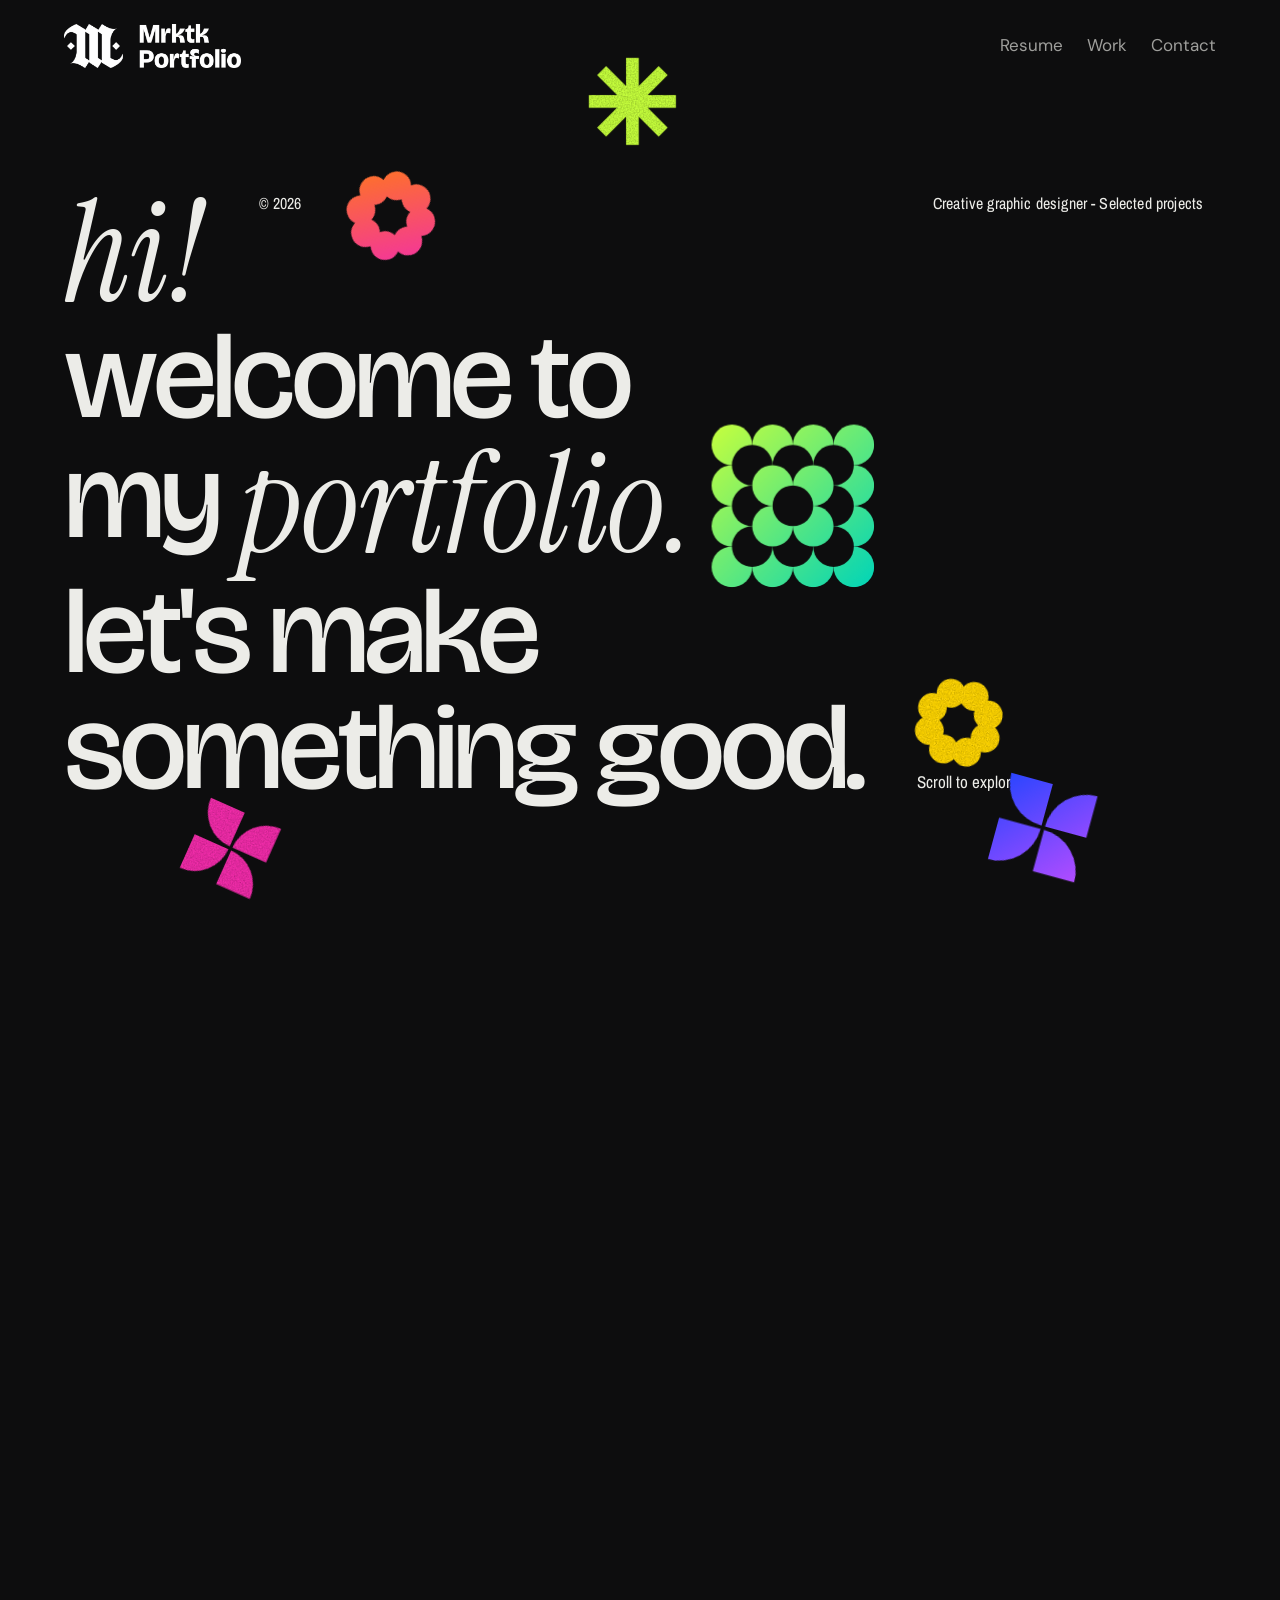
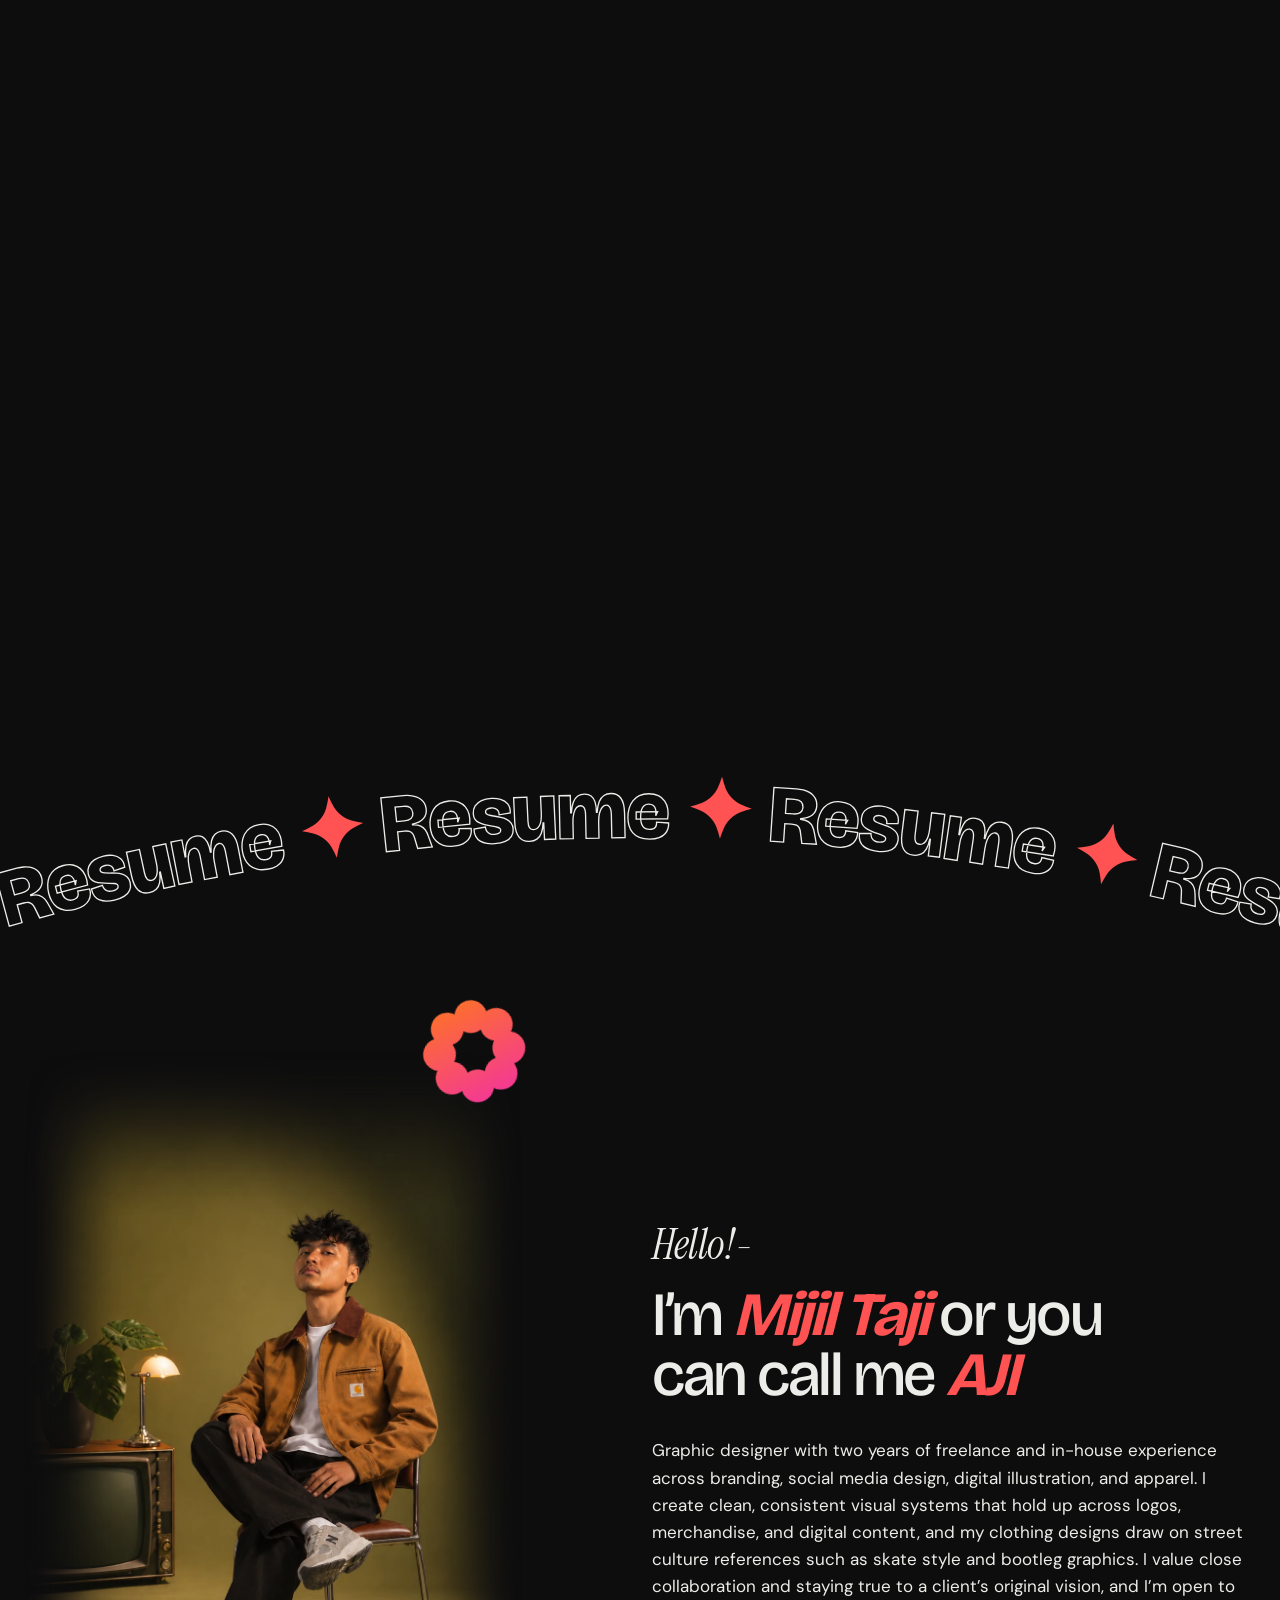
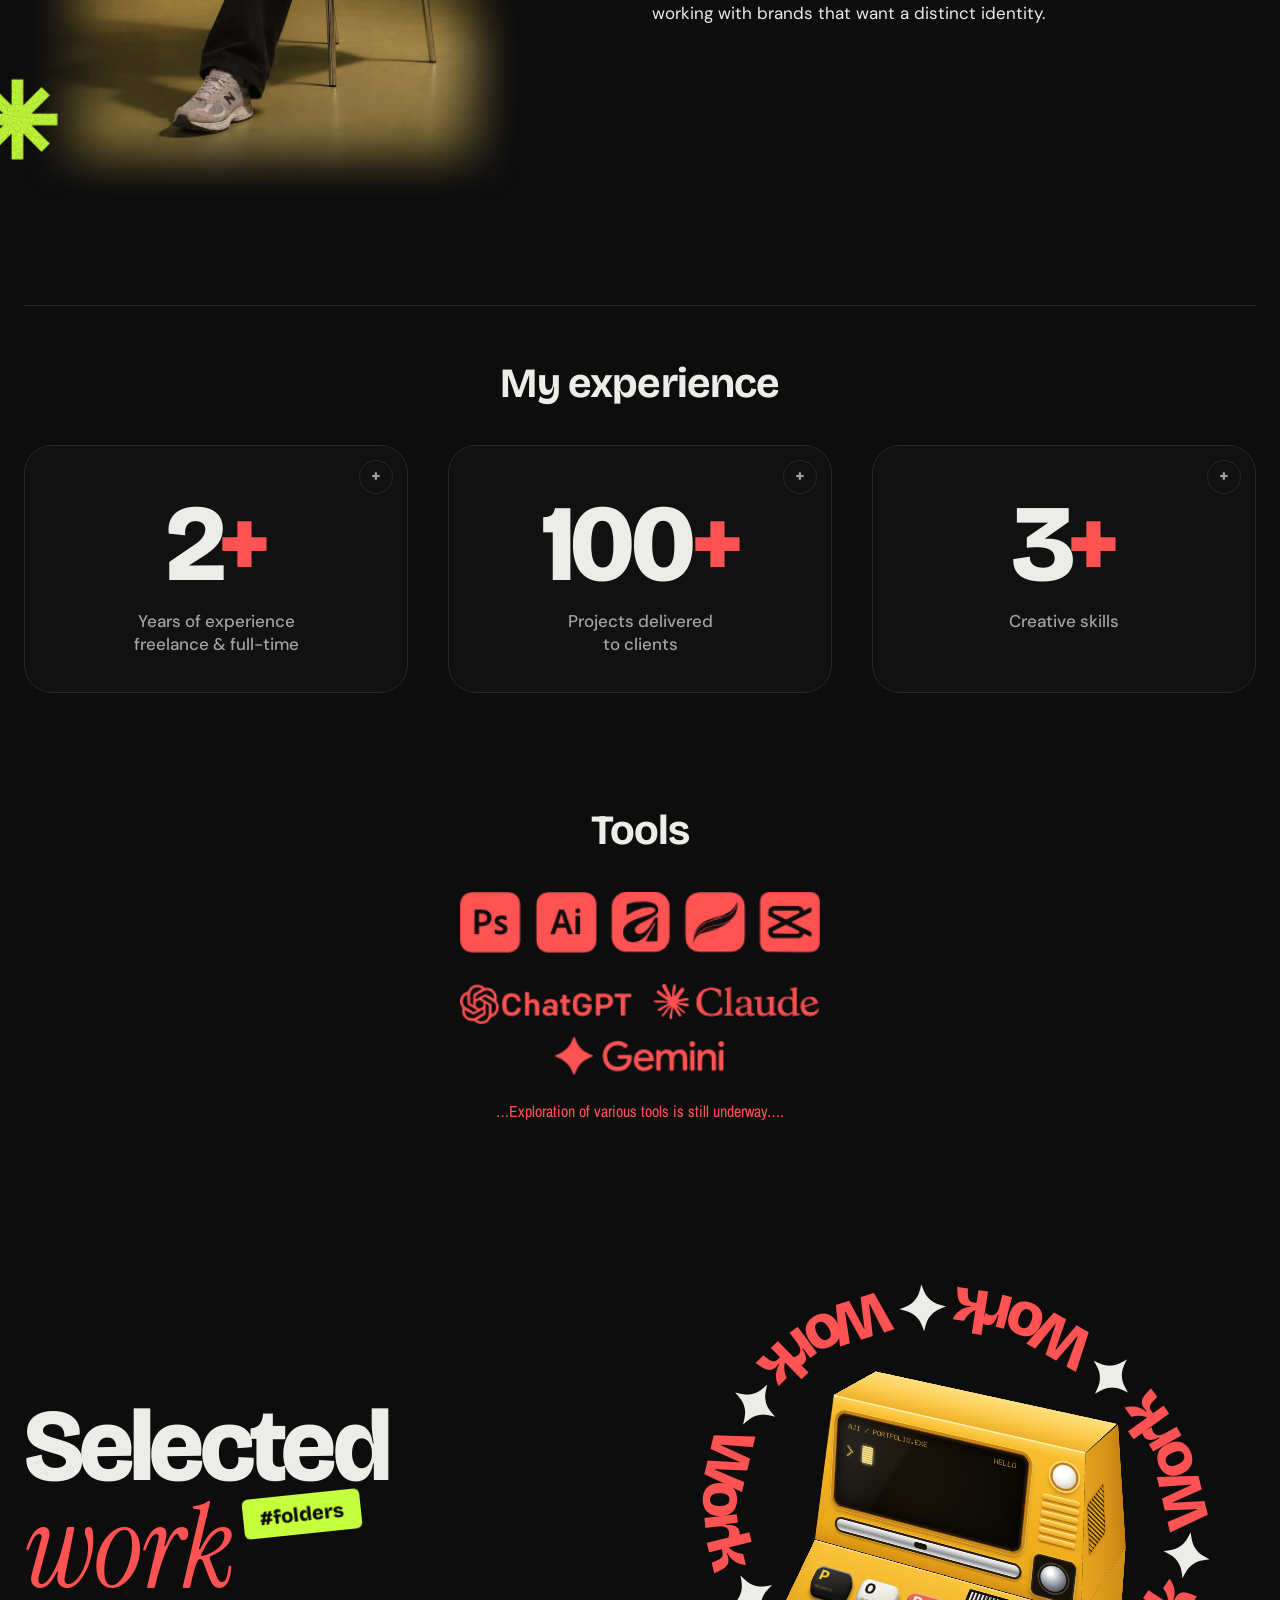
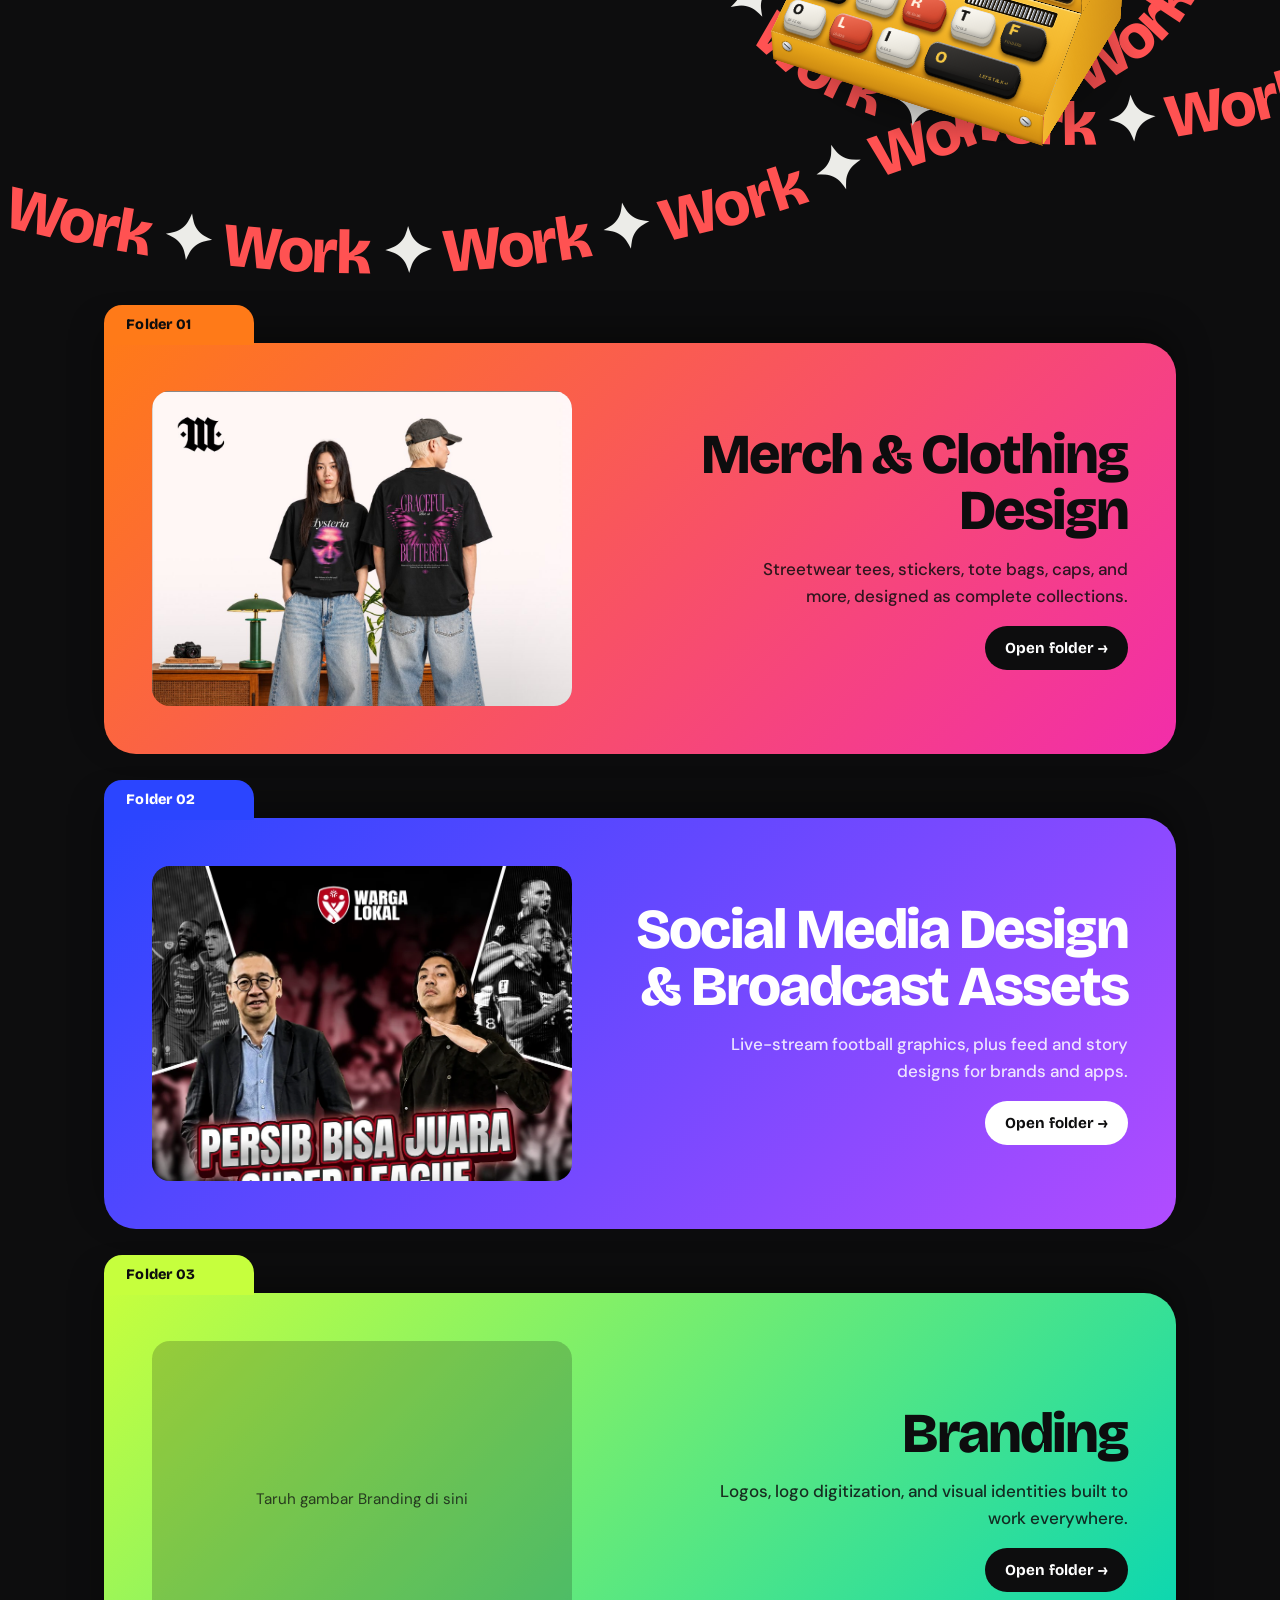
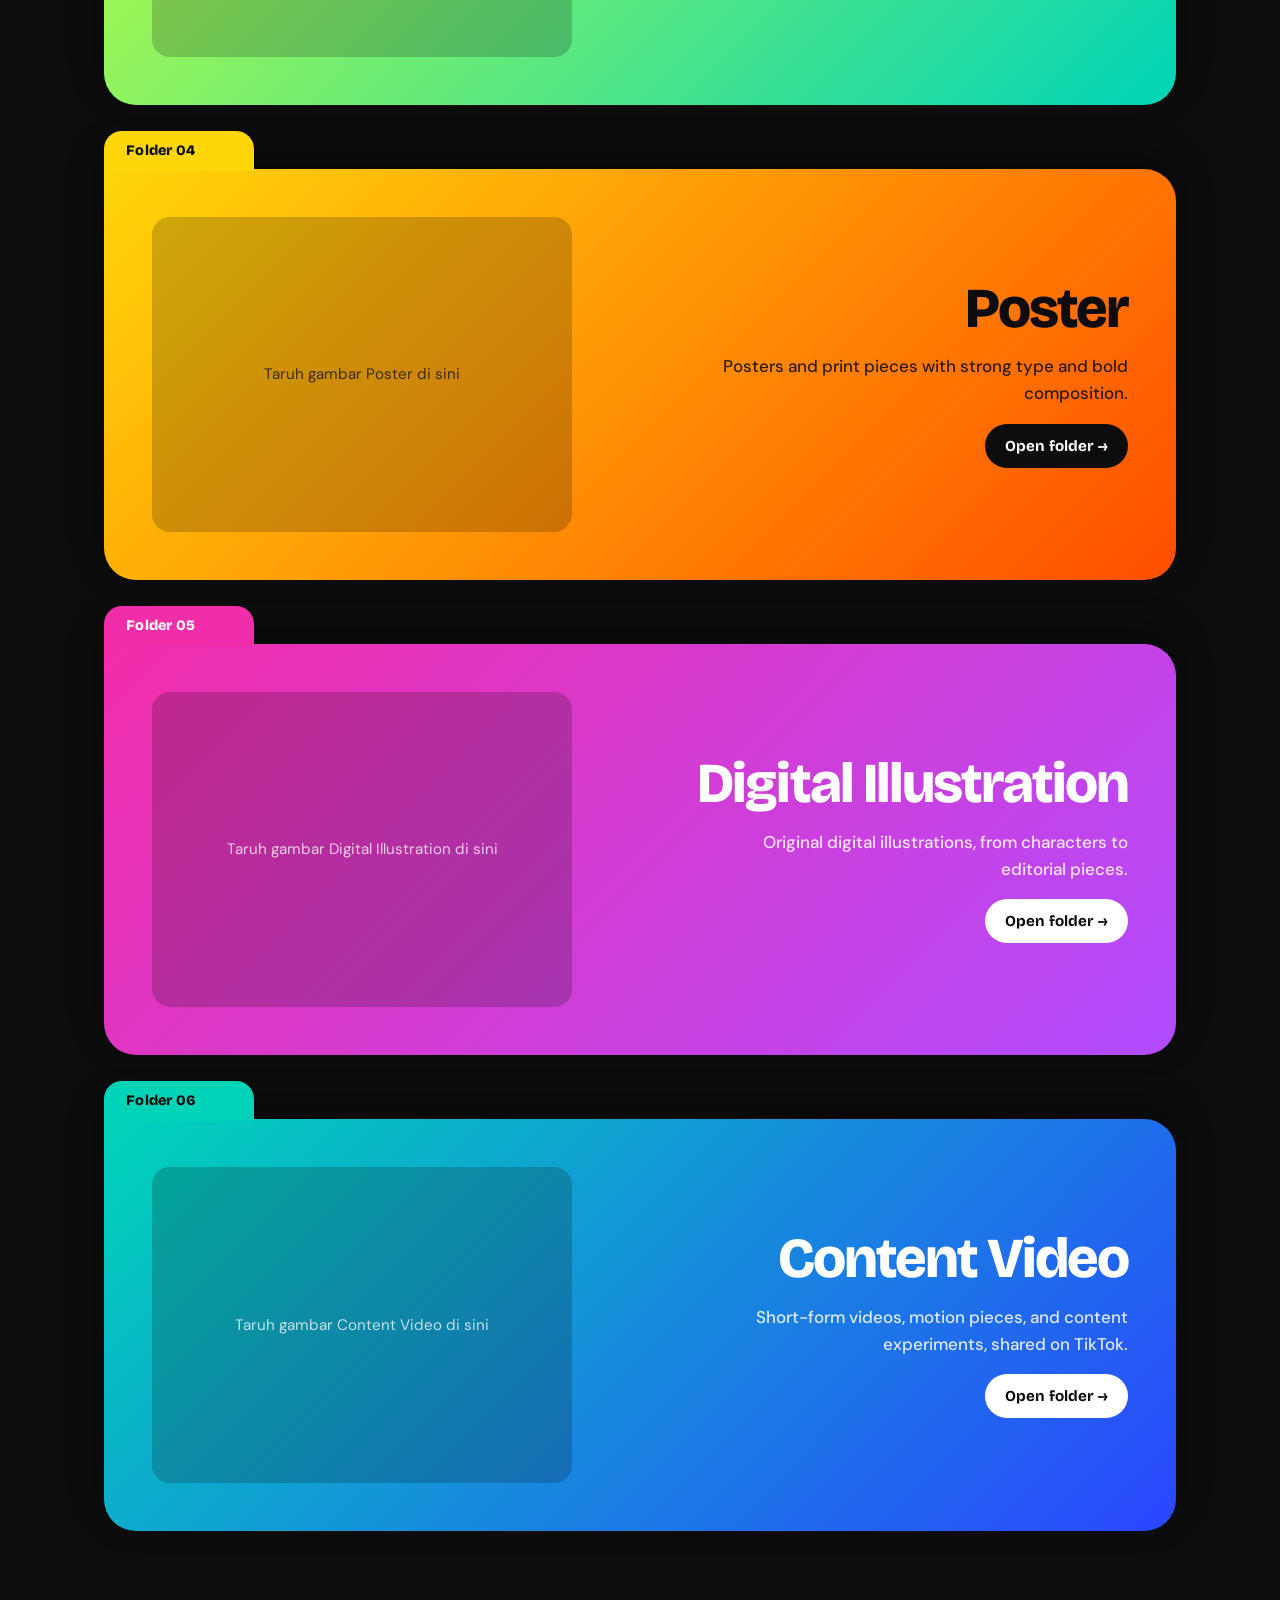
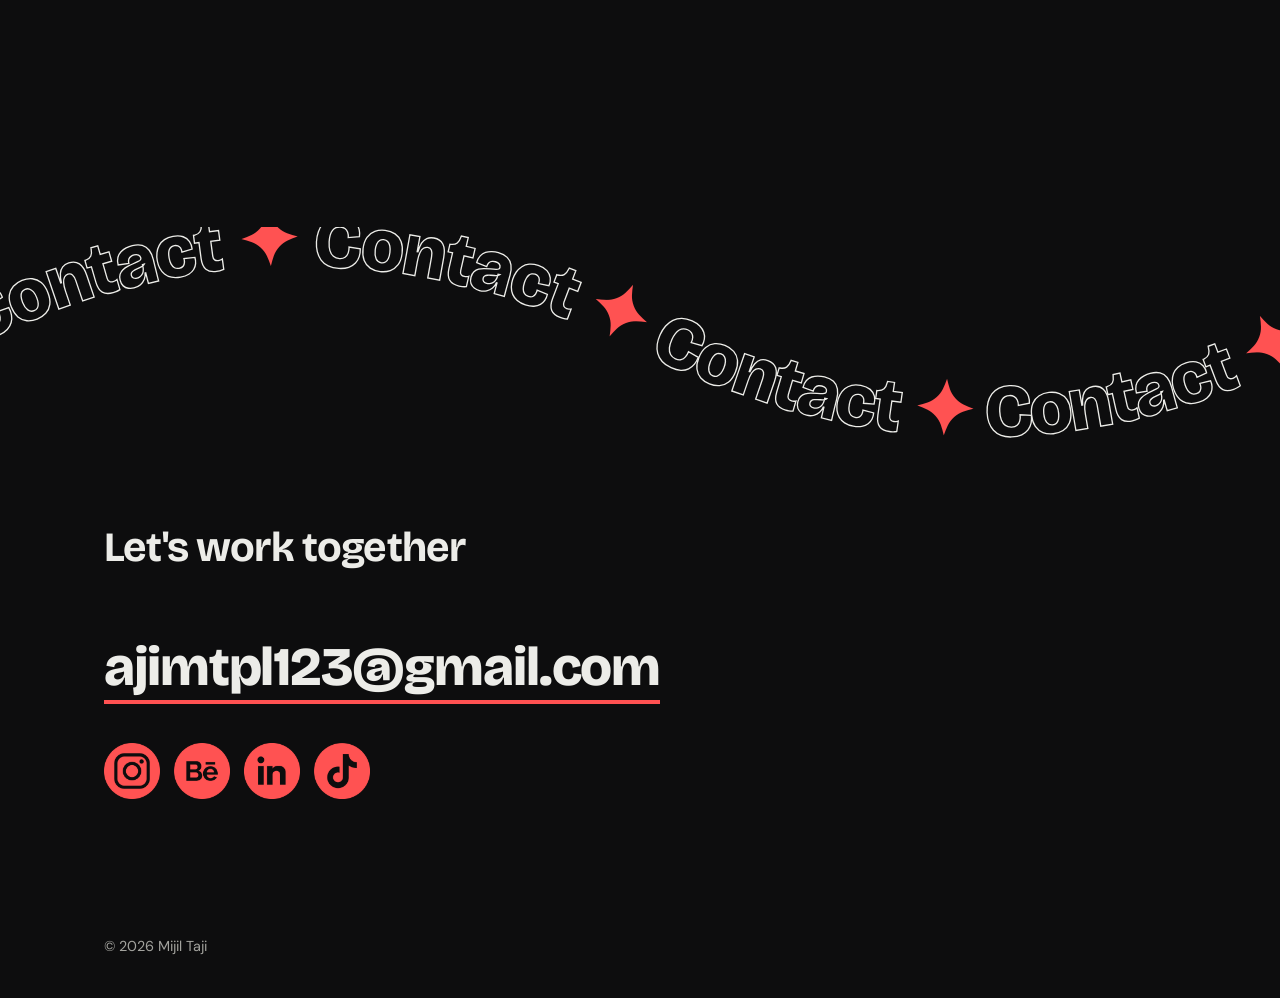
==== index.html @ 5948eebe "Add files via upload" ====
<!DOCTYPE html>
<!-- index.html  —  ISI/KERANGKA website: teks, gambar, dan susunan section.
     Tampilannya diatur di css/style.css, gerakannya di js/script.js. -->
<html lang="en">
<head>
<meta charset="utf-8">
<meta name="viewport" content="width=device-width, initial-scale=1, viewport-fit=cover">
<!-- GANTI: judul tab browser -->
<title>Mijil Taji (AJI) – Graphic Designer</title>
<meta name="description" content="Portfolio of a graphic designer: clothing, merchandise, and brand design.">
<link rel="preconnect" href="https://fonts.googleapis.com">
<link rel="preconnect" href="https://fonts.gstatic.com" crossorigin>
<link href="https://fonts.googleapis.com/css2?family=Bricolage+Grotesque:wght@500;700;800&family=DM+Sans:wght@400;500&family=Archivo+Narrow:wght@500&family=Instrument+Serif:ital@1&display=swap" rel="stylesheet">
<!-- menandai bahwa JavaScript aktif (dipakai CSS untuk menyembunyikan headline sebelum efek huruf mulai); pengaman 2,5 detik kalau script gagal -->
<script>document.documentElement.classList.add('js'); setTimeout(function () { document.documentElement.classList.add('fx-ready'); }, 2500);</script>
<link rel="stylesheet" href="css/style.css">
</head>
<body>

<!-- SHAPE GEOMETRIS: gradien, noise, dan 4 bentuk dasar. Dipakai lewat <use href="#s-..."> -->
<svg width="0" height="0" style="position:absolute" aria-hidden="true"><defs>
  <linearGradient id="g1" gradientUnits="userSpaceOnUse" x1="0" y1="0" x2="100" y2="100"><stop offset="0" stop-color="#FF7A18"/><stop offset="1" stop-color="#F22DAA"/></linearGradient>
  <linearGradient id="g2" gradientUnits="userSpaceOnUse" x1="0" y1="0" x2="100" y2="100"><stop offset="0" stop-color="#2B45FF"/><stop offset="1" stop-color="#B14CFF"/></linearGradient>
  <linearGradient id="g3" gradientUnits="userSpaceOnUse" x1="0" y1="0" x2="100" y2="100"><stop offset="0" stop-color="#C6FF3D"/><stop offset="1" stop-color="#00D4B8"/></linearGradient>
  <linearGradient id="g4" gradientUnits="userSpaceOnUse" x1="0" y1="0" x2="100" y2="100"><stop offset="0" stop-color="#FFD60A"/><stop offset="1" stop-color="#FF4D00"/></linearGradient>
  <!-- noise: butiran halus di atas shape (makin besar angka .35, makin kasar) -->
  <filter id="noise" x="0" y="0" width="1" height="1"><feTurbulence type="fractalNoise" baseFrequency=".9" numOctaves="2" result="n"/><feColorMatrix in="n" type="matrix" values="0 0 0 0 0  0 0 0 0 0  0 0 0 0 0  0 0 0 .9 -.3" result="g"/><feComposite in="g" in2="SourceAlpha" operator="in" result="gn"/><feMerge><feMergeNode in="SourceGraphic"/><feMergeNode in="gn"/></feMerge></filter>
  <symbol id="s-flower" viewBox="0 0 100 100"><circle cx="81.4" cy="63" r="16"/><circle cx="81.4" cy="37" r="16"/><circle cx="63" cy="81.4" r="16"/><circle cx="37" cy="81.4" r="16"/><circle cx="18.6" cy="63" r="16"/><circle cx="18.6" cy="37" r="16"/><circle cx="37" cy="18.6" r="16"/><circle cx="63" cy="18.6" r="16"/></symbol>
  <symbol id="s-star" viewBox="0 0 100 100"><rect x="43" y="2" width="14" height="96"/><rect x="43" y="2" width="14" height="96" transform="rotate(45 50 50)"/><rect x="43" y="2" width="14" height="96" transform="rotate(90 50 50)"/><rect x="43" y="2" width="14" height="96" transform="rotate(135 50 50)"/></symbol>
  <symbol id="s-wheel" viewBox="0 0 100 100"><path d="M0 0H48V48A48 48 0 0 1 0 0Z"/><path d="M100 0V48H52A48 48 0 0 1 100 0Z"/><path d="M0 52H48A48 48 0 0 1 0 100Z"/><path d="M100 100H52V52A48 48 0 0 1 100 100Z"/></symbol>
  <symbol id="s-dots" viewBox="0 0 100 100"><g><circle cx="12.5" cy="12.5" r="12.5"/><circle cx="37.5" cy="12.5" r="12.5"/><circle cx="62.5" cy="12.5" r="12.5"/><circle cx="87.5" cy="12.5" r="12.5"/><circle cx="12.5" cy="37.5" r="12.5"/><circle cx="87.5" cy="37.5" r="12.5"/><circle cx="12.5" cy="62.5" r="12.5"/><circle cx="87.5" cy="62.5" r="12.5"/><circle cx="12.5" cy="87.5" r="12.5"/><circle cx="37.5" cy="87.5" r="12.5"/><circle cx="62.5" cy="87.5" r="12.5"/><circle cx="87.5" cy="87.5" r="12.5"/></g><g fill="#0D0D0E"><circle cx="25" cy="25" r="12.5"/><circle cx="50" cy="25" r="12.5"/><circle cx="75" cy="25" r="12.5"/><circle cx="25" cy="50" r="12.5"/><circle cx="75" cy="50" r="12.5"/><circle cx="25" cy="75" r="12.5"/><circle cx="50" cy="75" r="12.5"/><circle cx="75" cy="75" r="12.5"/></g><circle cx="37.5" cy="37.5" r="12.5"/><circle cx="62.5" cy="37.5" r="12.5"/><circle cx="37.5" cy="62.5" r="12.5"/><circle cx="62.5" cy="62.5" r="12.5"/><circle cx="50" cy="50" r="12.5" fill="#0D0D0E"/></symbol>
</defs></svg>

<header class="hero2" id="top">
  <div class="stage">

    <nav>
      <!-- GANTI: logo. Taruh file logomu di folder images, lalu samakan nama filenya di src -->
      <a class="logo" href="#top"><img src="images/logo-mrktk.png" alt="mrktk"></a>
      <ul>
        <li><a href="#resume">Resume</a></li>
        <li><a href="#work">Work</a></li>
        <li><a href="#contact">Contact</a></li>
      </ul>
    </nav>

    <!--
      OBJEK ILUSTRASI (yang bergoyang)
      Sekarang masih emoji sebagai placeholder. Ganti dengan ilustrasimu sendiri (PNG transparan):
      hapus emoji-nya, lalu tulis: <img src="images/kursi.png" alt="">
      --x dan --y = posisi (persen), --s = ukuran, --t = kecepatan goyang (detik), --dl = jeda mulai
    -->
    <div class="obj" style="--x:27%; --y:19%; --s:7vw;  --lift:-40"><span class="wob" style="--t:3.8s"><svg class="shp" data-m="spin" viewBox="0 0 100 100"><use href="#s-flower" fill="url(#g1)"/></svg></span></div>
    <div class="obj" style="--x:50%; --y:7%;  --s:6vw;  --lift:-25; margin-left:-.6em"><span class="wob" style="--t:4.6s; --dl:-1s"><svg class="shp" data-m="pulse" viewBox="0 0 100 100" style="filter:url(#noise)"><use href="#s-star" fill="#C6FF3D"/></svg></span></div>
    <div class="obj" style="--x:78%; --y:87%; --s:7vw;  --lift:-35"><span class="wob" style="--t:3.4s; --dl:-2s"><svg class="shp" data-m="swing" viewBox="0 0 100 100"><use href="#s-wheel" fill="url(#g2)"/></svg></span></div>

    <!-- OBJEK di atas sekarang shape SVG. Ganti warna lewat fill="url(#g1..g4)" atau kode warna, gerakan lewat data-m="spin|swing|pulse|pop", noise lewat style="filter:url(#noise)" -->
    <!-- GANTI: kalimat headline, satu baris per .line -->
    <h1>
      <span class="line l1"><span class="serif">hi!</span><!-- GANTI: teks kecil di sebelah "hi!" --><span class="tag tag-year">© 2026</span><span class="tag tag-right">Creative graphic designer - Selected projects</span></span>
      <span class="line l2">welcome to</span>
      <span class="line l3"><span>my <span class="serif">portfolio.</span></span><span class="obj" aria-hidden="true" style="--s:1.15em; --lift:-20"><span class="wob" style="--t:5s; --dl:-.5s"><svg class="shp" data-m="pulse" viewBox="0 0 100 100"><use href="#s-dots" fill="url(#g3)"/></svg></span></span></span>
      <span class="line l4">let's make</span>
      <span class="line l5"><span>so<span class="under">m<span class="obj" aria-hidden="true" style="--s:6vw; --lift:-30"><span class="wob" style="--t:4.8s; --dl:-1.5s"><svg class="shp" data-m="spin" viewBox="0 0 100 100" style="filter:url(#noise)"><use href="#s-wheel" fill="#F22DAA"/></svg></span></span></span>ething good.</span><span class="hint-wrap" aria-hidden="true"><span class="scroll-hint">Scroll to explore</span><span class="obj" style="--s:7vw; --lift:-38"><span class="wob" style="--t:3.6s; --dl:-2.5s"><svg class="shp" data-m="swing" viewBox="0 0 100 100" style="filter:url(#noise)"><use href="#s-flower" fill="#FFD60A"/></svg></span></span></span></span>
    </h1>

  </div>
</header>

<!-- Teks yang berjalan diambil dari data-text. Ganti isinya kalau mau teks lain. -->

<section class="sec resume" id="resume">
  <!-- RUNNING TEXT MELENGKUNG: data-curve = arch | wave | swirl (bentuk garis, diatur di js/script.js bagian 2) -->
  <div class="cmq" aria-hidden="true" data-text="Resume" data-curve="arch"></div>
  <div class="wrap">
    <div class="bio">
      <figure class="portrait">
        <img src="images/aji.webp" alt="Portrait of Mijil Taji (AJI)">
        <span class="obj" aria-hidden="true" style="--x:80%; --y:-7%; --s:clamp(64px,8vw,112px)"><span class="wob" style="--t:4.4s"><svg class="shp" data-m="spin" viewBox="0 0 100 100"><use href="#s-flower" fill="url(#g1)"/></svg></span></span>
        <span class="obj" aria-hidden="true" style="--x:-9%; --y:84%; --s:clamp(48px,6vw,84px)"><span class="wob" style="--t:3.8s; --dl:-1s"><svg class="shp" data-m="pulse" viewBox="0 0 100 100" style="filter:url(#noise)"><use href="#s-star" fill="#C6FF3D"/></svg></span></span>
      </figure>
      <div class="bio-text">
        <p class="hello"><span class="serif">Hello!-</span></p>
        <h2 class="name">I’m <b>Mijil Taji</b> or you can call me <b>AJI</b></h2>
        <p class="lead">Graphic designer with two years of freelance and in-house experience across branding, social media design, digital illustration, and apparel. I create clean, consistent visual systems that hold up across logos, merchandise, and digital content, and my clothing designs draw on street culture references such as skate style and bootleg graphics. I value close collaboration and staying true to a client’s original vision, and I’m open to working with brands that want a distinct identity.</p>
      </div>
    </div>

    <!-- PENGALAMAN: angka menghitung naik saat terlihat. GANTI: angka di data-to dan teks labelnya.
         Ketiga kotak bisa diklik: 1 = buka pop up Experience, 2 = lompat ke section Selected Work, 3 = buka pop up Skills.
         Isi pop up ada di bagian paling bawah file ini (id="pop-exp" dan id="pop-skills"). -->
    <div class="stats">
      <p class="stats-t">My experience</p>
      <button class="stat" type="button" data-pop="exp" aria-haspopup="dialog"><b data-to="2"><span class="n">2</span><i>+</i></b><span>Years of experience<br>freelance &amp; full-time</span><em class="go" aria-hidden="true">+</em></button>
      <button class="stat" type="button" data-pop="projects" aria-haspopup="dialog"><b data-to="100"><span class="n">100</span><i>+</i></b><span>Projects delivered<br>to clients</span><em class="go" aria-hidden="true">+</em></button>
      <button class="stat" type="button" data-pop="skills" aria-haspopup="dialog"><b data-to="3"><span class="n">3</span><i>+</i></b><span>Creative skills</span><em class="go" aria-hidden="true">+</em></button>
    </div>

    <!-- TOOLS: gambar images/tools.png sudah berwarna sama dengan teks "Mijil Taji" -->
    <div class="tools-wrap">
      <h2>Tools</h2>
      <img class="tools-img" src="images/tools.png" alt="Tools I use: Photoshop, Illustrator, Procreate, Alight Motion, CapCut, ChatGPT, Claude, and Gemini.">
      <p class="tools-note">…Exploration of various tools is still underway….</p>
    </div>
    <!-- SEMENTARA DIKOSONGKAN (pendidikan, pengalaman kerja, tools). Untuk menampilkan lagi, hapus tanda komentar ini dan penutupnya di bawah.
    <div class="cv">
      <div class="cv-l">
        <h2>Where I <em>learned?</em></h2>
        <p class="edu"><strong>Widyatama University</strong><span>Visual Communication Design</span></p>
        <h2 class="use">What I <em>use?</em></h2>
        <div class="tools"><img src="images/tool-photoshop.png" alt="Photoshop" title="Photoshop"><img src="images/tool-illustrator.png" alt="Illustrator" title="Illustrator"><img src="images/tool-alight-motion.png" alt="Alight Motion" title="Alight Motion"><img src="images/tool-procreate.png" alt="Procreate" title="Procreate"><img src="images/tool-capcut.png" alt="CapCut" title="CapCut"><img class="wm" src="images/tool-chatgpt.png" alt="ChatGPT"><img class="wm" src="images/tool-gemini.png" alt="Gemini"></div>
        <p class="note">…Exploration of various tools is still underway….</p>
      </div>
      <div class="cv-r">
        <h2>Where I’ve <em>worked?</em></h2>
        <ul class="jobs"><li><time>2026</time><div><h3><svg class="ast" viewBox="0 0 100 100" aria-hidden="true"><use href="#s-star" fill="currentColor"/></svg>Graphic Designer at PT. Spend Group International</h3><p>Creating design requirements for social media, marketing kits, and UI assets for a live-streaming application</p></div></li><li><time>2025</time><div><h3><svg class="ast" viewBox="0 0 100 100" aria-hidden="true"><use href="#s-star" fill="currentColor"/></svg>Freelance Pattern Designer at SATTKA</h3><p>Making patterns for pashmina products</p></div></li><li><time>2024</time><div><h3><svg class="ast" viewBox="0 0 100 100" aria-hidden="true"><use href="#s-star" fill="currentColor"/></svg>Warehouse Crew at PT. Yomart Rukun Selalu</h3><p>Warehouse Crew, Stock Opname</p></div></li><li><time>2023</time><div><h3><svg class="ast" viewBox="0 0 100 100" aria-hidden="true"><use href="#s-star" fill="currentColor"/></svg>Freelance Graphic Designer at HANSAMU RAMEN</h3><p>Designing ornaments and fixtures for the café</p></div></li></ul>
      </div>
    </div>
    -->
  </div>
</section>

<section class="sec work" id="work">
  <!-- Bagian atas: running text melingkar + komputer retro yang mengetik "PORTFOLIO" (otomatis, berulang) -->
  <div class="work-hero">
    <div class="cmq fill" aria-hidden="true" data-text="Work" data-curve="swirl"></div>
    <h2 class="wh-title">Selected<br><span class="serif">work</span><span class="chip">#folders</span></h2>
    <!-- Komputer retro 3D: keyboard P-O-R-T-F-O-L-I-O menekan satu per satu, layar mengetik mengikuti tombol (diatur di js/script.js, bagian 2c) -->
    <div class="pc" aria-hidden="true">
      <div class="pc-wrap"><div class="pc-stage"><div class="pc-model" id="pcModel">
        <i class="pf pf-shadow"></i>
        <div class="pf pf-lip"><b class="pc-screw" style="left:16px"></b><b class="pc-screw" style="right:16px"></b></div>
        <div class="pf pf-deck">
          <i class="pc-comb"></i>
          <!-- Tombol: data-k = huruf, data-s = tulisan kecil, data-c = warna (b hitam, w putih, r merah) -->
          <i class="k" data-k="P" data-s="PROJECTS" data-c="b" style="--x:22px;--y:32px;--w:60px;--h:44px"></i>
          <i class="k" data-k="O" data-s="ABOUT"    data-c="w" style="--x:90px;--y:32px;--w:60px;--h:44px"></i>
          <i class="k" data-k="R" data-s="RESUME"   data-c="r" style="--x:158px;--y:32px;--w:60px;--h:44px"></i>
          <i class="k" data-k="T" data-s="TOOLS"    data-c="w" style="--x:226px;--y:32px;--w:60px;--h:44px"></i>
          <i class="k" data-k="F" data-s="FOLDERS"  data-c="b" style="--x:294px;--y:32px;--w:60px;--h:44px"></i>
          <i class="k" data-k="O" data-s="OFFERS"   data-c="w" style="--x:8px;--y:86px;--w:60px;--h:44px"></i>
          <i class="k" data-k="L" data-s="LOGOS"    data-c="r" style="--x:76px;--y:86px;--w:60px;--h:44px"></i>
          <i class="k" data-k="I" data-s="IDEAS"    data-c="w" style="--x:144px;--y:86px;--w:60px;--h:44px"></i>
          <i class="k wide" data-k="O" data-s="LET'S TALK ↵" data-c="b" style="--x:212px;--y:86px;--w:128px;--h:44px"></i>
        </div>
        <div class="pf pf-mon">
          <div class="scr"><canvas id="pcScreen" width="516" height="240"></canvas><span class="scr-glass"></span></div>
          <i class="pc-slot"></i>
          <i class="pc-btn"></i>
          <div class="pc-vents"><i></i><i></i><i></i><i></i><i></i><i></i></div>
          <div class="pc-knob"><i></i></div>
        </div>
        <i class="pf pf-top"></i>
        <i class="pf pf-sr sd"></i>
        <i class="pf pf-sr sm"><b class="pc-grill"></b></i>
        <i class="pf pf-sl sd"></i>
        <i class="pf pf-sl sm"></i>
      </div></div></div>
    </div>
  </div>

  <div class="wrap">
    <div class="folders">
      <!--
        CARA GANTI GAMBAR DI TIAP FOLDER:
        1. Taruh gambar di folder "images" (sebelah index.html)
        2. Hapus tanda komentar di baris <img>, samakan nama filenya
        3. Hapus baris <span class="ph">
        Warna folder: --c1 dan --c2 (gradien), --fg = warna teks
      -->
      <a class="folder" href="#" data-showcase="merch" style="--i:0; --c1:#FF7A18; --c2:#F22DAA; --fg:#0D0D0E; --fg2:#FFFFFF">
        <span class="f-tab">Folder 01</span>
        <div class="f-media">
          <img src="images/merch/cover.jpg" alt="Merch &amp; Clothing Design: mrktk streetwear tees" style="object-position:50% 38%">
        </div>
        <div class="f-text">
          <h3>Merch &amp; Clothing Design</h3>
          <p>Streetwear tees, stickers, tote bags, caps, and more, designed as complete collections.</p>
          <span class="f-btn">Open folder &rarr;</span>
        </div>
      </a>
      <a class="folder" href="#" data-showcase="wl" style="--i:1; --c1:#2B45FF; --c2:#B14CFF; --fg:#FFFFFF; --fg2:#0D0D0E">
        <span class="f-tab">Folder 02</span>
        <div class="f-media">
          <img src="images/social.webp" alt="Social Media Design &amp; Broadcast Assets: Warga Lokal Instagram post" style="object-position:50% 32%">
        </div>
        <div class="f-text">
          <h3>Social Media Design &amp; Broadcast Assets</h3>
          <p>Live-stream football graphics, plus feed and story designs for brands and apps.</p>
          <span class="f-btn">Open folder &rarr;</span>
        </div>
      </a>
      <a class="folder" href="#" data-folder="branding" style="--i:2; --c1:#C6FF3D; --c2:#00D4B8; --fg:#0D0D0E; --fg2:#FFFFFF">
        <span class="f-tab">Folder 03</span>
        <div class="f-media">
          <!-- <img src="images/branding.jpg" alt="Branding"> -->
          <span class="ph">Taruh gambar Branding di sini</span>
        </div>
        <div class="f-text">
          <h3>Branding</h3>
          <p>Logos, logo digitization, and visual identities built to work everywhere.</p>
          <span class="f-btn">Open folder &rarr;</span>
        </div>
      </a>
      <a class="folder" href="#" data-folder="poster" style="--i:3; --c1:#FFD60A; --c2:#FF4D00; --fg:#0D0D0E; --fg2:#FFFFFF">
        <span class="f-tab">Folder 04</span>
        <div class="f-media">
          <!-- <img src="images/poster.jpg" alt="Poster"> -->
          <span class="ph">Taruh gambar Poster di sini</span>
        </div>
        <div class="f-text">
          <h3>Poster</h3>
          <p>Posters and print pieces with strong type and bold composition.</p>
          <span class="f-btn">Open folder &rarr;</span>
        </div>
      </a>
      <a class="folder" href="#" data-folder="illustration" style="--i:4; --c1:#F22DAA; --c2:#B14CFF; --fg:#FFFFFF; --fg2:#0D0D0E">
        <span class="f-tab">Folder 05</span>
        <div class="f-media">
          <!-- <img src="images/illustration.jpg" alt="Digital Illustration"> -->
          <span class="ph">Taruh gambar Digital Illustration di sini</span>
        </div>
        <div class="f-text">
          <h3>Digital Illustration</h3>
          <p>Original digital illustrations, from characters to editorial pieces.</p>
          <span class="f-btn">Open folder &rarr;</span>
        </div>
      </a>
      <a class="folder" href="#" data-folder="content" style="--i:5; --c1:#00D4B8; --c2:#2B45FF; --fg:#FFFFFF; --fg2:#0D0D0E; --tabfg:#0D0D0E">
        <span class="f-tab">Folder 06</span>
        <div class="f-media">
          <span class="ph">Taruh gambar Content Video di sini</span>
        </div>
        <div class="f-text">
          <h3>Content Video</h3>
          <p>Short-form videos, motion pieces, and content experiments, shared on TikTok.</p>
          <span class="f-btn">Open folder &rarr;</span>
        </div>
      </a>
    </div>
  </div>
</section>

<section class="sec contact" id="contact">
  <div class="cmq" aria-hidden="true" data-text="Contact" data-curve="wave"></div>
  <div class="wrap">
    <h2>Let's work together</h2>
    <a class="mail" href="mailto:ajimtpl123@gmail.com">ajimtpl123@gmail.com</a>
    <ul class="socials">
      <!-- Link profil: ubah di href tiap ikon (Instagram, Behance, LinkedIn, TikTok) -->
      <li><a href="https://www.instagram.com/_taajiii" target="_blank" rel="noopener" aria-label="Instagram" title="Instagram"><img src="images/social-instagram.png" alt="" width="56" height="56"></a></li>
      <li><a href="https://www.behance.net/ajimtpl" target="_blank" rel="noopener" aria-label="Behance" title="Behance"><img src="images/social-behance.png" alt="" width="56" height="56"></a></li>
      <li><a href="https://www.linkedin.com/in/mijil-taji-prio-laksono-77979b265" target="_blank" rel="noopener" aria-label="LinkedIn" title="LinkedIn"><img src="images/social-linkedin.png" alt="" width="56" height="56"></a></li>
      <li><a href="https://www.tiktok.com/@_mrktk" target="_blank" rel="noopener" aria-label="TikTok" title="TikTok"><img src="images/social-tiktok.png" alt="" width="56" height="56"></a></li>
    </ul>
  </div>
</section>

<div class="wrap"><footer>© 2026 Mijil Taji</footer></div>

<!-- GSAP (library animasi, gratis) -->
<!-- ================= SHOWCASE: Merch & Clothing Design (terbuka saat folder 01 diklik) =================
     GANTI FOTO: timpa file di folder images/merch/ dengan nama yang sama
       scene.jpg = foto latar (ruangan, TANPA model), shirt-1.png ... shirt-8.png = tiap desain baju (PNG transparan), logo.png = logo
       model-1.webp ... model-8.webp = foto model yang memakai desain baju nomor 1 sampai 8 (PNG/WebP transparan, ukuran & pose sama)
     MENGHUBUNGKAN BAJU DENGAN MODEL: di baris <div class="sf" ...> baju yang bersangkutan, tambahkan 4 atribut ini:
       data-model="images/merch/model-5.webp" data-alt="deskripsi foto" role="button" tabindex="0" aria-pressed="false"
       Baju yang punya data-model otomatis bisa diklik. Model awal = baju yang punya atribut data-start (kalau tidak ada, baju pertama yang punya data-model).
     GANTI TEKS: ubah isi data-text di bawah ini (teks yang "diketik") -->
<div class="sc wl" id="showcase-wl" data-hash="#broadcast-social" role="dialog" aria-modal="true" aria-label="Social Media Design &amp; Broadcast Assets: Warga Lokal, Swipe, Variety Coffee and a rotating cylinder of feed designs" hidden>
  <button class="sc-x" type="button">&larr; Back to work</button>
  <!-- running text paling atas halaman. GANTI tulisan: ubah WARGA LOKAL / PERSONAL PROJECT di dalam tiap <span> (dua blok <div> harus sama persis) -->
  <div class="wl-band wl-top" aria-hidden="true"><div class="wl-run"><div><span>WARGA LOKAL</span><i aria-hidden="true">&#10033;</i><span>PERSONAL PROJECT</span><i aria-hidden="true">&#10033;</i><span>WARGA LOKAL</span><i aria-hidden="true">&#10033;</i><span>PERSONAL PROJECT</span><i aria-hidden="true">&#10033;</i><span>WARGA LOKAL</span><i aria-hidden="true">&#10033;</i><span>PERSONAL PROJECT</span><i aria-hidden="true">&#10033;</i><span>WARGA LOKAL</span><i aria-hidden="true">&#10033;</i><span>PERSONAL PROJECT</span><i aria-hidden="true">&#10033;</i></div><div><span>WARGA LOKAL</span><i aria-hidden="true">&#10033;</i><span>PERSONAL PROJECT</span><i aria-hidden="true">&#10033;</i><span>WARGA LOKAL</span><i aria-hidden="true">&#10033;</i><span>PERSONAL PROJECT</span><i aria-hidden="true">&#10033;</i><span>WARGA LOKAL</span><i aria-hidden="true">&#10033;</i><span>PERSONAL PROJECT</span><i aria-hidden="true">&#10033;</i><span>WARGA LOKAL</span><i aria-hidden="true">&#10033;</i><span>PERSONAL PROJECT</span><i aria-hidden="true">&#10033;</i></div></div></div>
  <div class="sc-stage">
    <div class="sc-view gd-view">
      <div class="wl-art">
        <img class="sc-scene" src="images/wl/bg.webp" alt="Warga Lokal designs: an Instagram story on a phone, channel profile picture, video thumbnails, a livestream screen, subscribe button, scoreboard and goal notification">
        <button class="gd-hot gd-it" type="button" data-gp-img="images/wl/profile.webp" data-gp-group="Branding" data-gp-title="Channel Profile Picture" data-label="Branding · Channel Profile Picture" aria-label="Branding: Channel Profile Picture. Open preview" style="--x:62.79%; --y:20.75%; --w:16.00%; --h:28.00%; --rd:1.2%; --bx:5%; --by:8%; --dl:-0.0s; --px:0%; --py:0%; --pw:100%; --ph:100%; --sh:drop-shadow(0 0 0 rgba(0,0,0,0))"><span class="gd-fl"><img src="images/wl/profile.webp" alt="" draggable="false"></span><i class="gd-dot" aria-hidden="true"></i></button>
        <button class="gd-hot gd-it" type="button" data-gp-img="images/wl/thumb-video.webp" data-gp-group="YouTube" data-gp-title="Video Thumbnail" data-label="YouTube · Video Thumbnail" aria-label="YouTube: Video Thumbnail. Open preview" style="--x:84.07%; --y:18.62%; --w:24.14%; --h:23.75%; --rd:1.2%; --bx:5%; --by:8%; --dl:-0.7s; --px:0%; --py:0%; --pw:100%; --ph:100%; --sh:drop-shadow(0 0 0 rgba(0,0,0,0))"><span class="gd-fl"><img src="images/wl/thumb-video.webp" alt="" draggable="false"></span><i class="gd-dot" aria-hidden="true"></i></button>
        <button class="gd-hot gd-it" type="button" data-gp-img="images/wl/thumb-live.webp" data-gp-group="Livestream" data-gp-title="Live Stream Starting Screen" data-label="Livestream · Live Stream Starting Screen" aria-label="Livestream: Live Stream Starting Screen. Open preview" style="--x:84.07%; --y:44.12%; --w:24.14%; --h:23.75%; --rd:1.2%; --bx:5%; --by:8%; --dl:-1.4s; --px:0%; --py:0%; --pw:100%; --ph:100%; --sh:drop-shadow(0 0 0 rgba(0,0,0,0))"><span class="gd-fl"><img src="images/wl/thumb-live.webp" alt="" draggable="false"></span><i class="gd-dot" aria-hidden="true"></i></button>
        <button class="gd-hot gd-it" type="button" data-gp-img="images/wl/square.webp" data-gp-group="Social Media" data-gp-title="Instagram Feed Post" data-label="Social Media · Instagram Feed Post" aria-label="Social Media: Instagram Feed Post. Open preview" style="--x:62.75%; --y:54.12%; --w:15.93%; --h:34.75%; --rd:1.2%; --bx:5%; --by:8%; --dl:-2.1s; --px:0%; --py:0%; --pw:100%; --ph:100%; --sh:drop-shadow(0 0 0 rgba(0,0,0,0))"><span class="gd-fl"><img src="images/wl/square.webp" alt="" draggable="false"></span><i class="gd-dot" aria-hidden="true"></i></button>
        <button class="gd-hot gd-it" type="button" data-gp-img="images/wl/subscribe.webp" data-gp-group="Livestream" data-gp-title="Subscribe Button" data-label="Livestream · Subscribe Button" aria-label="Livestream: Subscribe Button. Open preview" style="--x:64.86%; --y:76.75%; --w:20.57%; --h:7.00%; --rd:1.2%; --bx:5%; --by:8%; --dl:-2.8s; --px:0%; --py:0%; --pw:100%; --ph:100%; --sh:drop-shadow(0 0 0 rgba(0,0,0,0))"><span class="gd-fl"><img src="images/wl/subscribe.webp" alt="" draggable="false"></span><i class="gd-dot" aria-hidden="true"></i></button>
        <button class="gd-hot gd-it" type="button" data-gp-img="images/wl/scorebar.webp" data-gp-group="Livestream" data-gp-title="Scoreboard" data-label="Livestream · Scoreboard" aria-label="Livestream: Scoreboard. Open preview" style="--x:86.04%; --y:76.44%; --w:20.50%; --h:6.88%; --rd:1.2%; --bx:5%; --by:8%; --dl:-3.5s; --px:0%; --py:0%; --pw:100%; --ph:100%; --sh:drop-shadow(0 0 0 rgba(0,0,0,0))"><span class="gd-fl"><img src="images/wl/scorebar.webp" alt="" draggable="false"></span><i class="gd-dot" aria-hidden="true"></i></button>
        <button class="gd-hot gd-it" type="button" data-gp-img="images/wl/goal.webp" data-gp-group="Livestream" data-gp-title="Goal Notification (Team)" data-label="Livestream · Goal Notification (Team)" aria-label="Livestream: Goal Notification (Team). Open preview" style="--x:81.25%; --y:89.75%; --w:10.64%; --h:9.25%; --rd:1.2%; --bx:5%; --by:8%; --dl:-4.2s; --px:0%; --py:0%; --pw:100%; --ph:100%; --sh:drop-shadow(0 0 0 rgba(0,0,0,0))"><span class="gd-fl"><img src="images/wl/goal.webp" alt="" draggable="false"></span><i class="gd-dot" aria-hidden="true"></i></button>
        <button class="gd-hot gd-it" type="button" data-gp-img="images/wl/goal-player.webp" data-gp-group="Livestream" data-gp-title="Goal Notification (Player)" data-label="Livestream · Goal Notification (Player)" aria-label="Livestream: Goal Notification (Player). Open preview" style="--x:92.32%; --y:87.31%; --w:8.07%; --h:12.88%; --rd:1.5%; --bx:2%; --by:-14%; --dl:-5.6s; --px:0%; --py:0%; --pw:100%; --ph:100%; --sh:drop-shadow(0 0 0 rgba(0,0,0,0))"><span class="gd-fl"><img src="images/wl/goal-player.webp" alt="" draggable="false"></span><i class="gd-dot" aria-hidden="true"></i></button>
        <button class="gd-hot gd-it" type="button" data-gp-img="images/wl/lt-justin.webp" data-gp-group="Livestream" data-gp-title="Lower Third: Coach Justin" data-label="Livestream · Lower Third: Coach Justin" aria-label="Livestream: Lower Third: Coach Justin. Open preview" style="--x:59.61%; --y:87.00%; --w:9.93%; --h:4.50%; --rd:1.5%; --bx:2%; --by:-14%; --dl:-6.3s; --px:0%; --py:0%; --pw:100%; --ph:100%; --sh:drop-shadow(0 0 0 rgba(0,0,0,0))"><span class="gd-fl"><img src="images/wl/lt-justin.webp" alt="" draggable="false"></span><i class="gd-dot" aria-hidden="true"></i></button>
        <button class="gd-hot gd-it" type="button" data-gp-img="images/wl/lt-panji.webp" data-gp-group="Livestream" data-gp-title="Lower Third: Panji Suryono" data-label="Livestream · Lower Third: Panji Suryono" aria-label="Livestream: Lower Third: Panji Suryono. Open preview" style="--x:59.61%; --y:92.12%; --w:9.93%; --h:4.50%; --rd:1.5%; --bx:2%; --by:-14%; --dl:-7.0s; --px:0%; --py:0%; --pw:100%; --ph:100%; --sh:drop-shadow(0 0 0 rgba(0,0,0,0))"><span class="gd-fl"><img src="images/wl/lt-panji.webp" alt="" draggable="false"></span><i class="gd-dot" aria-hidden="true"></i></button>
        <button class="gd-hot gd-it" type="button" data-gp-img="images/wl/card-red.webp" data-gp-group="Livestream" data-gp-title="Red Card Notification" data-label="Livestream · Red Card Notification" aria-label="Livestream: Red Card Notification. Open preview" style="--x:70.18%; --y:85.75%; --w:9.93%; --h:5.00%; --rd:1.5%; --bx:2%; --by:-14%; --dl:-7.7s; --px:0%; --py:0%; --pw:100%; --ph:100%; --sh:drop-shadow(0 0 0 rgba(0,0,0,0))"><span class="gd-fl"><img src="images/wl/card-red.webp" alt="" draggable="false"></span><i class="gd-dot" aria-hidden="true"></i></button>
        <button class="gd-hot gd-it" type="button" data-gp-img="images/wl/card-yellow.webp" data-gp-group="Livestream" data-gp-title="Yellow Card Notification" data-label="Livestream · Yellow Card Notification" aria-label="Livestream: Yellow Card Notification. Open preview" style="--x:70.18%; --y:91.38%; --w:9.93%; --h:5.00%; --rd:1.5%; --bx:2%; --by:-14%; --dl:-8.4s; --px:0%; --py:0%; --pw:100%; --ph:100%; --sh:drop-shadow(0 0 0 rgba(0,0,0,0))"><span class="gd-fl"><img src="images/wl/card-yellow.webp" alt="" draggable="false"></span><i class="gd-dot" aria-hidden="true"></i></button>
        <button class="gd-hot gd-it" type="button" data-gp-img="images/wl/logos.webp" data-gp-group="Branding" data-gp-title="Channel Logo Variations" data-label="Branding · Channel Logo Variations" aria-label="Branding: Channel Logo Variations. Open preview" style="--x:84.04%; --y:64.31%; --w:24.07%; --h:14.38%; --rd:1.5%; --bx:2%; --by:-14%; --dl:-9.1s; --px:0%; --py:0%; --pw:100%; --ph:100%; --sh:drop-shadow(0 0 0 rgba(0,0,0,0))"><span class="gd-fl"><img src="images/wl/logos.webp" alt="" draggable="false"></span><i class="gd-dot" aria-hidden="true"></i></button>
        <button class="gd-hot gd-it wl-story" type="button" data-gp-img="images/wl/story.webp" data-gp-group="Social Media" data-gp-title="Instagram Story" data-label="Social Media · Instagram Story" aria-label="Social Media: Instagram Story. Open preview" style="--x:39.57%; --y:50.31%; --w:22.29%; --h:85.12%; --rd:5%; --bx:6%; --by:3%; --dl:-5.2s; --px:0%; --py:0%; --pw:100%; --ph:100%; --sh:drop-shadow(0 0 0 rgba(0,0,0,0))"><span class="gd-fl"><img src="images/wl/story.webp" alt="" draggable="false"></span><i class="gd-dot" aria-hidden="true"></i></button>
        <!-- dua orang: hanya motion goyang kiri-kanan (loop), tanpa klik/pop up -->
        <div class="wl-ppl" style="left:0%; top:51.75%; width:37.79%; height:48.25%"><img src="images/wl/people.webp" alt="Justinus Lhaksana and Panji Suryono" draggable="false"></div>
      </div>
    </div>
    <div class="sc-text wl-text">
      <span class="wl-logo"><img src="images/wl/logo.webp" alt="Warga Lokal"></span>
      <p class="sc-type" data-text="This is one of my personal projects, which originated from a test for “WARGA LOKAL”—a YouTube channel run by prominent Indonesian pundits Justinus Lhaksana and Panji Suryono. For this test, I created various designs for the channel and its livestreams, including a logo, key visuals, and livestream assets (such as scoreboards, subscribe buttons, lower thirds, card information displays, etc.). I also produced designs specifically for Premier League match coverage.">This is one of my personal projects, which originated from a test for “WARGA LOKAL”—a YouTube channel run by prominent Indonesian pundits Justinus Lhaksana and Panji Suryono. For this test, I created various designs for the channel and its livestreams, including a logo, key visuals, and livestream assets (such as scoreboards, subscribe buttons, lower thirds, card information displays, etc.). I also produced designs specifically for Premier League match coverage.</p>
      <div class="sc-pills"><span>Key Visual and Social Media</span><span>Personal Project</span></div>
    </div>
    <p class="sc-hint"><span>To see the project details, <b class="h-click">click</b><b class="h-tap">tap</b> any item</span><svg viewBox="0 0 40 46" width="40" height="46" fill="none" stroke="currentColor" stroke-width="1.7" stroke-linecap="round" stroke-linejoin="round" aria-hidden="true"><path d="M7 3C22 5 31 15 25 38"/><path d="M17 30l8 9 7-10"/></svg></p>
  </div>
  <!-- jeda antar dua bagian: gradasi hitam + running text -->
  <div class="wl-band" aria-hidden="true"><div class="wl-run"><div><span>LIVE STREAM PACKAGE</span><i aria-hidden="true">&#10033;</i><span>LIVE STREAM PACKAGE</span><i aria-hidden="true">&#10033;</i><span>LIVE STREAM PACKAGE</span><i aria-hidden="true">&#10033;</i><span>LIVE STREAM PACKAGE</span><i aria-hidden="true">&#10033;</i></div><div><span>LIVE STREAM PACKAGE</span><i aria-hidden="true">&#10033;</i><span>LIVE STREAM PACKAGE</span><i aria-hidden="true">&#10033;</i><span>LIVE STREAM PACKAGE</span><i aria-hidden="true">&#10033;</i><span>LIVE STREAM PACKAGE</span><i aria-hidden="true">&#10033;</i></div></div></div>
  <div class="sc-stage wl-stage2">
    <div class="sc-view gd-view">
      <div class="wl-art">
        <img class="sc-scene" src="images/wl/bg2.webp" alt="Match day graphics: starting line-ups, match stats, goal scorers, standings, a live score layout, and a yellow card notification">
        <button class="gd-hot gd-it" type="button" data-gp-img="images/wl/md-arsenal.webp" data-gp-group="Match Day" data-gp-title="Starting Line-up: Arsenal" data-label="Match Day · Starting Line-up: Arsenal" aria-label="Match Day: Starting Line-up: Arsenal. Open preview" style="--x:20.36%; --y:20.19%; --w:28.29%; --h:27.88%; --rd:1.2%; --bx:3%; --by:5%; --dl:-0.0s; --px:0%; --py:0%; --pw:100%; --ph:100%; --sh:drop-shadow(0 0 0 rgba(0,0,0,0))"><span class="gd-fl"><img src="images/wl/md-arsenal.webp" alt="" draggable="false"></span><i class="gd-dot" aria-hidden="true"></i></button>
        <button class="gd-hot gd-it" type="button" data-gp-img="images/wl/md-chelsea.webp" data-gp-group="Match Day" data-gp-title="Starting Line-up: Chelsea" data-label="Match Day · Starting Line-up: Chelsea" aria-label="Match Day: Starting Line-up: Chelsea. Open preview" style="--x:49.82%; --y:20.25%; --w:28.36%; --h:28.00%; --rd:1.2%; --bx:3%; --by:5%; --dl:-0.6s; --px:0%; --py:0%; --pw:100%; --ph:100%; --sh:drop-shadow(0 0 0 rgba(0,0,0,0))"><span class="gd-fl"><img src="images/wl/md-chelsea.webp" alt="" draggable="false"></span><i class="gd-dot" aria-hidden="true"></i></button>
        <button class="gd-hot gd-it" type="button" data-gp-img="images/wl/md-livescore.webp" data-gp-group="Livestream" data-gp-title="Live Score Layout" data-label="Livestream · Live Score Layout" aria-label="Livestream: Live Score Layout. Open preview" style="--x:79.50%; --y:20.25%; --w:28.57%; --h:28.25%; --rd:1.2%; --bx:3%; --by:5%; --dl:-1.2s; --px:0%; --py:0%; --pw:100%; --ph:100%; --sh:drop-shadow(0 0 0 rgba(0,0,0,0))"><span class="gd-fl"><img src="images/wl/md-livescore.webp" alt="" draggable="false"></span><i class="gd-dot" aria-hidden="true"></i></button>
        <button class="gd-hot gd-it" type="button" data-gp-img="images/wl/md-stats.webp" data-gp-group="Match Day" data-gp-title="Match Stats" data-label="Match Day · Match Stats" aria-label="Match Day: Match Stats. Open preview" style="--x:20.36%; --y:49.88%; --w:28.29%; --h:28.00%; --rd:1.2%; --bx:3%; --by:5%; --dl:-1.8s; --px:0%; --py:0%; --pw:100%; --ph:100%; --sh:drop-shadow(0 0 0 rgba(0,0,0,0))"><span class="gd-fl"><img src="images/wl/md-stats.webp" alt="" draggable="false"></span><i class="gd-dot" aria-hidden="true"></i></button>
        <button class="gd-hot gd-it" type="button" data-gp-img="images/wl/md-goalscorer.webp" data-gp-group="Match Day" data-gp-title="Goal Scorers: Manchester United" data-label="Match Day · Goal Scorers: Manchester United" aria-label="Match Day: Goal Scorers: Manchester United. Open preview" style="--x:49.86%; --y:50.00%; --w:28.29%; --h:28.00%; --rd:1.2%; --bx:3%; --by:5%; --dl:-2.4s; --px:0%; --py:0%; --pw:100%; --ph:100%; --sh:drop-shadow(0 0 0 rgba(0,0,0,0))"><span class="gd-fl"><img src="images/wl/md-goalscorer.webp" alt="" draggable="false"></span><i class="gd-dot" aria-hidden="true"></i></button>
        <button class="gd-hot gd-it" type="button" data-gp-img="images/wl/md-frame.webp" data-gp-group="Livestream" data-gp-title="Live Stream Frame" data-label="Livestream · Live Stream Frame" aria-label="Livestream: Live Stream Frame. Open preview" style="--x:79.50%; --y:49.88%; --w:28.57%; --h:28.25%; --rd:1.2%; --bx:3%; --by:5%; --dl:-3.0s; --px:0%; --py:0%; --pw:100%; --ph:100%; --sh:drop-shadow(0 0 0 rgba(0,0,0,0))"><span class="gd-fl"><img src="images/wl/md-frame.webp" alt="" draggable="false"></span><i class="gd-dot" aria-hidden="true"></i></button>
        <button class="gd-hot gd-it" type="button" data-gp-img="images/wl/md-klasemen.webp" data-gp-group="Match Day" data-gp-title="Final Standings 2025/2026" data-label="Match Day · Final Standings 2025/2026" aria-label="Match Day: Final Standings 2025/2026. Open preview" style="--x:20.36%; --y:79.81%; --w:28.29%; --h:27.88%; --rd:1.2%; --bx:3%; --by:5%; --dl:-3.6s; --px:0%; --py:0%; --pw:100%; --ph:100%; --sh:drop-shadow(0 0 0 rgba(0,0,0,0))"><span class="gd-fl"><img src="images/wl/md-klasemen.webp" alt="" draggable="false"></span><i class="gd-dot" aria-hidden="true"></i></button>
        <button class="gd-hot gd-it" type="button" data-gp-img="images/wl/md-update.webp" data-gp-group="Match Day" data-gp-title="Standings Update 2026/2027" data-label="Match Day · Standings Update 2026/2027" aria-label="Match Day: Standings Update 2026/2027. Open preview" style="--x:49.86%; --y:79.81%; --w:28.29%; --h:27.88%; --rd:1.2%; --bx:3%; --by:5%; --dl:-4.2s; --px:0%; --py:0%; --pw:100%; --ph:100%; --sh:drop-shadow(0 0 0 rgba(0,0,0,0))"><span class="gd-fl"><img src="images/wl/md-update.webp" alt="" draggable="false"></span><i class="gd-dot" aria-hidden="true"></i></button>
        <button class="gd-hot gd-it" type="button" data-gp-img="images/wl/md-yellow.webp" data-gp-group="Livestream" data-gp-title="Yellow Card Notification + Live Info" data-label="Livestream · Yellow Card Notification + Live Info" aria-label="Livestream: Yellow Card Notification + Live Info. Open preview" style="--x:79.50%; --y:79.88%; --w:28.57%; --h:27.75%; --rd:1.2%; --bx:3%; --by:5%; --dl:-4.8s; --px:0%; --py:0%; --pw:100%; --ph:100%; --sh:drop-shadow(0 0 0 rgba(0,0,0,0))"><span class="gd-fl"><img src="images/wl/md-yellow.webp" alt="" draggable="false"></span><i class="gd-dot" aria-hidden="true"></i></button>
      </div>
    </div>
  </div>
  <!-- BAGIAN SWIPE (di antara Warga Lokal / Match Day dan Variety Coffee). Foto latar images/swipe/bg.webp = layout utuh tanpa paragraf & pill (logo Swipe tetap menyatu di foto).
       Desain-desainnya menyusul: tiap desain = satu <button class="gd-hot gd-it"> di dalam <div class="wl-art"> (salin pola dari bagian Variety Coffee: hover = muncul + glow, klik = pop up).
       GANTI TEKS: ubah data-text DAN kalimat yang sama persis di dalam <p class="sc-type">. GANTI PERNYATAAN "App on hold": ubah isi <div class="sw-note"> (bahasa Inggris). -->
  <div class="wl-band sw-band" aria-hidden="true"><div class="wl-run"><div><span>SWIPE</span><i aria-hidden="true">&#10033;</i><span>LIVESTREAM APPS</span><i aria-hidden="true">&#10033;</i><span>SWIPE</span><i aria-hidden="true">&#10033;</i><span>LIVESTREAM APPS</span><i aria-hidden="true">&#10033;</i><span>SWIPE</span><i aria-hidden="true">&#10033;</i><span>LIVESTREAM APPS</span><i aria-hidden="true">&#10033;</i></div><div><span>SWIPE</span><i aria-hidden="true">&#10033;</i><span>LIVESTREAM APPS</span><i aria-hidden="true">&#10033;</i><span>SWIPE</span><i aria-hidden="true">&#10033;</i><span>LIVESTREAM APPS</span><i aria-hidden="true">&#10033;</i><span>SWIPE</span><i aria-hidden="true">&#10033;</i><span>LIVESTREAM APPS</span><i aria-hidden="true">&#10033;</i></div></div></div>
  <div class="sc-stage sw-stage">
    <div class="sc-view gd-view">
      <div class="wl-art">
        <img class="sc-scene" src="images/swipe/bg.webp" alt="Swipe, a livestream app: an Instagram story on a phone, campaign posters and the app icon">
        <button class="gd-hot gd-it wl-story" type="button" data-gp-img="images/swipe/story-earn.webp" data-gp-group="Instagram Story" data-gp-title="Earn Extra Money" data-label="Instagram Story · Earn Extra Money" aria-label="Instagram Story: Earn Extra Money. Open preview" style="--x:40.90%; --y:50.12%; --w:22.13%; --h:84.00%; --rd:6%; --bx:6%; --by:5%; --dl:-2.8s; --px:0%; --py:0%; --pw:100%; --ph:100%; --sh:drop-shadow(0 0 0 rgba(0,0,0,0))"><span class="gd-fl"><img src="images/swipe/story-earn.webp" alt="" draggable="false"></span><i class="gd-dot" aria-hidden="true"></i></button>
        <button class="gd-hot gd-it" type="button" data-gp-img="images/swipe/post-withdrawal.webp" data-gp-group="Instagram Feed Post" data-gp-title="How to Add Your Withdrawal" data-label="Instagram Feed Post · How to Add Your Withdrawal" aria-label="Instagram Feed Post: How to Add Your Withdrawal. Open preview" style="--x:60.96%; --y:23.44%; --w:13.28%; --h:29.12%; --rd:1.2%; --bx:6%; --by:5%; --dl:-2.3s; --px:0%; --py:0%; --pw:100%; --ph:100%; --sh:drop-shadow(0 0 0 rgba(0,0,0,0))"><span class="gd-fl"><img src="images/swipe/post-withdrawal.webp" alt="" draggable="false"></span><i class="gd-dot" aria-hidden="true"></i></button>
        <button class="gd-hot gd-it" type="button" data-gp-img="images/swipe/post-earnings.webp" data-gp-group="Instagram Feed Post" data-gp-title="Your Earnings on Swipe" data-label="Instagram Feed Post · Your Earnings on Swipe" aria-label="Instagram Feed Post: Your Earnings on Swipe. Open preview" style="--x:75.30%; --y:23.44%; --w:13.28%; --h:29.12%; --rd:1.2%; --bx:6%; --by:5%; --dl:-0.2s; --px:0%; --py:0%; --pw:100%; --ph:100%; --sh:drop-shadow(0 0 0 rgba(0,0,0,0))"><span class="gd-fl"><img src="images/swipe/post-earnings.webp" alt="" draggable="false"></span><i class="gd-dot" aria-hidden="true"></i></button>
        <button class="gd-hot gd-it" type="button" data-gp-img="images/swipe/post-50k.webp" data-gp-group="Instagram Feed Post" data-gp-title="50k Followers on Swipe" data-label="Instagram Feed Post · 50k Followers on Swipe" aria-label="Instagram Feed Post: 50k Followers on Swipe. Open preview" style="--x:89.72%; --y:23.44%; --w:13.28%; --h:29.12%; --rd:1.2%; --bx:6%; --by:5%; --dl:-2.6s; --px:0%; --py:0%; --pw:100%; --ph:100%; --sh:drop-shadow(0 0 0 rgba(0,0,0,0))"><span class="gd-fl"><img src="images/swipe/post-50k.webp" alt="" draggable="false"></span><i class="gd-dot" aria-hidden="true"></i></button>
        <button class="gd-hot gd-it" type="button" data-gp-img="images/swipe/post-live-host.webp" data-gp-group="Instagram Carousel" data-gp-title="Become a Swipe Live Host" data-label="Instagram Carousel · Become a Swipe Live Host" aria-label="Instagram Carousel: Become a Swipe Live Host. Open preview" style="--x:82.98%; --y:48.94%; --w:8.49%; --h:18.62%; --rd:1.2%; --bx:6%; --by:5%; --dl:-2.7s; --px:0%; --py:0%; --pw:100%; --ph:100%; --sh:drop-shadow(0 0 0 rgba(0,0,0,0))"><span class="gd-fl"><img src="images/swipe/post-live-host.webp" alt="" draggable="false"></span><i class="gd-dot" aria-hidden="true"></i></button>
        <button class="gd-hot gd-it" type="button" data-gp-img="images/swipe/post-live-agent.webp|images/swipe/post-commission.webp" data-gp-group="Instagram Feed Post" data-gp-title="Live Agent Guide &amp; Agency Commission" data-label="Instagram Feed Post · Live Agent Guide &amp; Agency Commission" aria-label="Instagram Feed Post: Live Agent Guide &amp; Agency Commission. Open preview" style="--x:92.22%; --y:48.81%; --w:8.28%; --h:18.12%; --rd:1.2%; --bx:6%; --by:5%; --dl:-0.6s; --px:0%; --py:0%; --pw:100%; --ph:100%; --sh:drop-shadow(0 0 0 rgba(0,0,0,0))"><span class="gd-fl"><img src="images/swipe/post-live-agent.webp" alt="" draggable="false"></span><i class="gd-dot" aria-hidden="true"></i></button>
        <button class="gd-hot gd-it" type="button" data-gp-img="images/swipe/post-pk-battle.webp" data-gp-group="Instagram Feed Post" data-gp-title="How to Start PK Battle" data-label="Instagram Feed Post · How to Start PK Battle" aria-label="Instagram Feed Post: How to Start PK Battle. Open preview" style="--x:66.10%; --y:65.44%; --w:23.55%; --h:51.62%; --rd:1.2%; --bx:6%; --by:4%; --dl:-1.4s; --px:0%; --py:0%; --pw:100%; --ph:100%; --sh:drop-shadow(0 0 0 rgba(0,0,0,0))"><span class="gd-fl"><img src="images/swipe/post-pk-battle.webp" alt="" draggable="false"></span><i class="gd-dot" aria-hidden="true"></i></button>
        <div class="sw-note" role="note"><b>App on hold</b><span>The app is on hold while it is being rebuilt, which is why you won’t find it on the Play Store or App Store.</span></div>
      </div>
    </div>
    <div class="sc-text wl-text sw-text">
      <p class="sc-type" data-text="Creating promotional posters, social media content, and graphics for applications. Collaborating with a team to develop the SWIPE application, ensuring an engaging interface and an enjoyable user experience. Designing collaborative campaign posters and supporting materials for themed events to facilitate brand activations and special activities, while maintaining consistent and compelling visual communication across various platforms and user experiences.">Creating promotional posters, social media content, and graphics for applications. Collaborating with a team to develop the SWIPE application, ensuring an engaging interface and an enjoyable user experience. Designing collaborative campaign posters and supporting materials for themed events to facilitate brand activations and special activities, while maintaining consistent and compelling visual communication across various platforms and user experiences.</p>
      <div class="sc-pills"><span>Social Media &amp; Apps</span><span>PT. Spend Group International</span></div>
    </div>
  </div>
  <!-- jeda antar bagian: running text. GANTI tulisan: ubah FREELANCE PROJECT / VARIETY COFFEE di dalam tiap <span> (dua blok <div> harus sama persis) -->
  <div class="wl-band vc-band" aria-hidden="true"><div class="wl-run"><div><span>FREELANCE PROJECT</span><i aria-hidden="true">&#10033;</i><span>VARIETY COFFEE</span><i aria-hidden="true">&#10033;</i><span>FREELANCE PROJECT</span><i aria-hidden="true">&#10033;</i><span>VARIETY COFFEE</span><i aria-hidden="true">&#10033;</i><span>FREELANCE PROJECT</span><i aria-hidden="true">&#10033;</i><span>VARIETY COFFEE</span><i aria-hidden="true">&#10033;</i></div><div><span>FREELANCE PROJECT</span><i aria-hidden="true">&#10033;</i><span>VARIETY COFFEE</span><i aria-hidden="true">&#10033;</i><span>FREELANCE PROJECT</span><i aria-hidden="true">&#10033;</i><span>VARIETY COFFEE</span><i aria-hidden="true">&#10033;</i><span>FREELANCE PROJECT</span><i aria-hidden="true">&#10033;</i><span>VARIETY COFFEE</span><i aria-hidden="true">&#10033;</i></div></div></div>
  <!-- BAGIAN VARIETY COFFEE (di bawah Match Day). Foto latar images/vc/bg.webp = layout utuh tanpa teks; tiap desain = layer di dalam tombol (muncul + glow saat di-hover, pop up saat diklik).
       GANTI TEKS: ubah data-text DAN kalimat yang sama persis di dalam <p class="sc-type">. -->
  <div class="sc-stage vc-stage">
    <div class="sc-view gd-view">
      <div class="wl-art">
        <img class="sc-scene" src="images/vc/bg.webp" alt="Variety Coffee: logo and social media designs: an Instagram story on a phone, six feed posts and a story for the cafe's menu">
        <button class="gd-hot gd-it" type="button" data-gp-img="images/vc/story-sambal-matah.webp" data-gp-group="Instagram Story" data-gp-title="Sambal Matah" data-label="Instagram Story · Sambal Matah" aria-label="Instagram Story: Sambal Matah. Open preview" style="--x:61.10%; --y:27.50%; --w:13.56%; --h:42.25%; --rd:1.2%; --bx:5%; --by:8%; --dl:-0.0s; --px:0%; --py:0%; --pw:100%; --ph:100%; --sh:drop-shadow(0 0 0 rgba(0,0,0,0))"><span class="gd-fl"><img src="images/vc/story-sambal-matah.webp" alt="" draggable="false"></span><i class="gd-dot" aria-hidden="true"></i></button>
        <button class="gd-hot gd-it" type="button" data-gp-img="images/vc/mont-blanc.webp" data-gp-group="Instagram Feed Post" data-gp-title="Mont Blanc Coffee" data-label="Instagram Feed Post · Mont Blanc Coffee" aria-label="Instagram Feed Post: Mont Blanc Coffee. Open preview" style="--x:76.23%; --y:19.88%; --w:12.42%; --h:27.25%; --rd:1.2%; --bx:5%; --by:8%; --dl:-0.7s; --px:0%; --py:0%; --pw:100%; --ph:100%; --sh:drop-shadow(0 0 0 rgba(0,0,0,0))"><span class="gd-fl"><img src="images/vc/mont-blanc.webp" alt="" draggable="false"></span><i class="gd-dot" aria-hidden="true"></i></button>
        <button class="gd-hot gd-it" type="button" data-gp-img="images/vc/bitter-orange.webp" data-gp-group="Instagram Feed Post" data-gp-title="Bitter Orange Coffee" data-label="Instagram Feed Post · Bitter Orange Coffee" aria-label="Instagram Feed Post: Bitter Orange Coffee. Open preview" style="--x:90.22%; --y:19.88%; --w:12.42%; --h:27.25%; --rd:1.2%; --bx:5%; --by:8%; --dl:-1.4s; --px:0%; --py:0%; --pw:100%; --ph:100%; --sh:drop-shadow(0 0 0 rgba(0,0,0,0))"><span class="gd-fl"><img src="images/vc/bitter-orange.webp" alt="" draggable="false"></span><i class="gd-dot" aria-hidden="true"></i></button>
        <button class="gd-hot gd-it" type="button" data-gp-img="images/vc/latte-espresso.webp" data-gp-group="Instagram Feed Post" data-gp-title="Latte and Espresso" data-label="Instagram Feed Post · Latte and Espresso" aria-label="Instagram Feed Post: Latte and Espresso. Open preview" style="--x:76.23%; --y:50.00%; --w:12.42%; --h:27.25%; --rd:1.2%; --bx:5%; --by:8%; --dl:-2.1s; --px:0%; --py:0%; --pw:100%; --ph:100%; --sh:drop-shadow(0 0 0 rgba(0,0,0,0))"><span class="gd-fl"><img src="images/vc/latte-espresso.webp" alt="" draggable="false"></span><i class="gd-dot" aria-hidden="true"></i></button>
        <button class="gd-hot gd-it" type="button" data-gp-img="images/vc/wedang-ronde.webp" data-gp-group="Instagram Feed Post" data-gp-title="Wedang Ronde" data-label="Instagram Feed Post · Wedang Ronde" aria-label="Instagram Feed Post: Wedang Ronde. Open preview" style="--x:90.26%; --y:49.94%; --w:12.49%; --h:27.38%; --rd:1.2%; --bx:5%; --by:8%; --dl:-2.8s; --px:0%; --py:0%; --pw:100%; --ph:100%; --sh:drop-shadow(0 0 0 rgba(0,0,0,0))"><span class="gd-fl"><img src="images/vc/wedang-ronde.webp" alt="" draggable="false"></span><i class="gd-dot" aria-hidden="true"></i></button>
        <button class="gd-hot gd-it" type="button" data-gp-img="images/vc/new-beans.webp" data-gp-group="Instagram Feed Post" data-gp-title="New Beans" data-label="Instagram Feed Post · New Beans" aria-label="Instagram Feed Post: New Beans. Open preview" style="--x:76.20%; --y:80.25%; --w:12.35%; --h:27.00%; --rd:1.2%; --bx:5%; --by:8%; --dl:-3.5s; --px:0%; --py:0%; --pw:100%; --ph:100%; --sh:drop-shadow(0 0 0 rgba(0,0,0,0))"><span class="gd-fl"><img src="images/vc/new-beans.webp" alt="" draggable="false"></span><i class="gd-dot" aria-hidden="true"></i></button>
        <button class="gd-hot gd-it" type="button" data-gp-img="images/vc/signature-set.webp" data-gp-group="Instagram Feed Post" data-gp-title="Signature Set" data-label="Instagram Feed Post · Signature Set" aria-label="Instagram Feed Post: Signature Set. Open preview" style="--x:90.11%; --y:80.25%; --w:12.35%; --h:27.00%; --rd:1.2%; --bx:5%; --by:8%; --dl:-4.2s; --px:0%; --py:0%; --pw:100%; --ph:100%; --sh:drop-shadow(0 0 0 rgba(0,0,0,0))"><span class="gd-fl"><img src="images/vc/signature-set.webp" alt="" draggable="false"></span><i class="gd-dot" aria-hidden="true"></i></button>
        <button class="gd-hot gd-it vc-story" type="button" data-gp-img="images/vc/story-open.webp" data-gp-group="Instagram Story" data-gp-title="We Are Open" data-label="Instagram Story · We Are Open" aria-label="Instagram Story: We Are Open. Open preview" style="--x:39.69%; --y:50.14%; --w:22.13%; --h:84.49%; --rd:4.6%; --bx:6%; --by:3%; --dl:-4.9s; --px:0%; --py:0%; --pw:100%; --ph:100%; --sh:drop-shadow(0 0 0 rgba(0,0,0,0))"><span class="gd-fl"><img src="images/vc/story-screen.webp" alt="" draggable="false"></span><i class="gd-dot" aria-hidden="true"></i></button>
      </div>
    </div>
    <div class="sc-text wl-text vc-text">
      <span class="wl-logo vc-logo"><img src="images/vc/logo.webp" alt="Variety Coffee"></span>
      <p class="sc-type" data-text="This is a freelance project for Variety Coffee, a cafe from Bali. The owner came with a hand-drawn logo sketch and asked me to digitize it without changing any of its details. My focus was on faithfully translating the original linework into a clean digital version while preserving the character of the hand-drawn style. I also created several sample designs for the cafe’s social media to show how the logo could be applied in practice.">This is a freelance project for Variety Coffee, a cafe from Bali. The owner came with a hand-drawn logo sketch and asked me to digitize it without changing any of its details. My focus was on faithfully translating the original linework into a clean digital version while preserving the character of the hand-drawn style. I also created several sample designs for the cafe’s social media to show how the logo could be applied in practice.</p>
      <div class="sc-pills"><span>Logo Design &amp; Social Media</span><span>Freelance Project</span></div>
    </div>
  </div>
  <!-- ===== DESAIN FEED (paling bawah folder ini, di bawah Variety Coffee) =====
       Ruang hitam bertulisan "And feeds design..." lalu poster tersusun melingkar (silinder) yang berputar 360 derajat mengikuti scroll,
       kemudian menampilkan detail tiap poster satu per satu (poster di depan menghadap layar dan membesar). Semua dihitung di js/script.js (cari "Desain feed").
       GANTI/TAMBAH POSTER: gambar ada di images/feeds/ (feed-01.webp ... urut). Tambah/hapus/pindahkan blok kartu (satu <div class="fd-card"> per poster, tulis alamat gambar kecil di data-src & gambar besar di data-hi); jumlah & urutan mengikuti blok.
       GANTI TULISAN: ubah kata di dalam <h2 class="fd-title">. -->
  <section class="fd" id="feeds" aria-label="Feed designs">
    <div class="fd-track">
      <div class="fd-pin">
        <div class="fd-bg" aria-hidden="true"><i class="fd-glow g1"></i><i class="fd-glow g2"></i><i class="fd-floor"></i></div>
        <h2 class="fd-title"><span class="w">And</span> <span class="w">feeds</span> <span class="w">design...</span></h2>
        <div class="fd-fx" aria-hidden="true">
          <div class="fd-persp"><div class="fd-tilt"><div class="fd-ring">
            <div class="fd-card"><img data-src="images/feeds/small/feed-01.webp" data-hi="images/feeds/feed-01.webp" alt="" decoding="async" draggable="false"></div>
            <div class="fd-card"><img data-src="images/feeds/small/feed-02.webp" data-hi="images/feeds/feed-02.webp" alt="" decoding="async" draggable="false"></div>
            <div class="fd-card"><img data-src="images/feeds/small/feed-03.webp" data-hi="images/feeds/feed-03.webp" alt="" decoding="async" draggable="false"></div>
            <div class="fd-card"><img data-src="images/feeds/small/feed-04.webp" data-hi="images/feeds/feed-04.webp" alt="" decoding="async" draggable="false"></div>
            <div class="fd-card"><img data-src="images/feeds/small/feed-05.webp" data-hi="images/feeds/feed-05.webp" alt="" decoding="async" draggable="false"></div>
            <div class="fd-card"><img data-src="images/feeds/small/feed-06.webp" data-hi="images/feeds/feed-06.webp" alt="" decoding="async" draggable="false"></div>
            <div class="fd-card"><img data-src="images/feeds/small/feed-07.webp" data-hi="images/feeds/feed-07.webp" alt="" decoding="async" draggable="false"></div>
            <div class="fd-card"><img data-src="images/feeds/small/feed-08.webp" data-hi="images/feeds/feed-08.webp" alt="" decoding="async" draggable="false"></div>
            <div class="fd-card"><img data-src="images/feeds/small/feed-09.webp" data-hi="images/feeds/feed-09.webp" alt="" decoding="async" draggable="false"></div>
            <div class="fd-card"><img data-src="images/feeds/small/feed-10.webp" data-hi="images/feeds/feed-10.webp" alt="" decoding="async" draggable="false"></div>
            <div class="fd-card"><img data-src="images/feeds/small/feed-11.webp" data-hi="images/feeds/feed-11.webp" alt="" decoding="async" draggable="false"></div>
            <div class="fd-card"><img data-src="images/feeds/small/feed-12.webp" data-hi="images/feeds/feed-12.webp" alt="" decoding="async" draggable="false"></div>
            <div class="fd-card"><img data-src="images/feeds/small/feed-13.webp" data-hi="images/feeds/feed-13.webp" alt="" decoding="async" draggable="false"></div>
            <div class="fd-card"><img data-src="images/feeds/small/feed-14.webp" data-hi="images/feeds/feed-14.webp" alt="" decoding="async" draggable="false"></div>
            <div class="fd-card"><img data-src="images/feeds/small/feed-15.webp" data-hi="images/feeds/feed-15.webp" alt="" decoding="async" draggable="false"></div>
            <div class="fd-card"><img data-src="images/feeds/small/feed-16.webp" data-hi="images/feeds/feed-16.webp" alt="" decoding="async" draggable="false"></div>
            <div class="fd-card"><img data-src="images/feeds/small/feed-17.webp" data-hi="images/feeds/feed-17.webp" alt="" decoding="async" draggable="false"></div>
            <div class="fd-card"><img data-src="images/feeds/small/feed-18.webp" data-hi="images/feeds/feed-18.webp" alt="" decoding="async" draggable="false"></div>
            <div class="fd-card"><img data-src="images/feeds/small/feed-19.webp" data-hi="images/feeds/feed-19.webp" alt="" decoding="async" draggable="false"></div>
            <div class="fd-card"><img data-src="images/feeds/small/feed-20.webp" data-hi="images/feeds/feed-20.webp" alt="" decoding="async" draggable="false"></div>
            <div class="fd-card"><img data-src="images/feeds/small/feed-21.webp" data-hi="images/feeds/feed-21.webp" alt="" decoding="async" draggable="false"></div>
            <div class="fd-card"><img data-src="images/feeds/small/feed-22.webp" data-hi="images/feeds/feed-22.webp" alt="" decoding="async" draggable="false"></div>
            <div class="fd-card"><img data-src="images/feeds/small/feed-23.webp" data-hi="images/feeds/feed-23.webp" alt="" decoding="async" draggable="false"></div>
            <div class="fd-card"><img data-src="images/feeds/small/feed-24.webp" data-hi="images/feeds/feed-24.webp" alt="" decoding="async" draggable="false"></div>
            <div class="fd-card"><img data-src="images/feeds/small/feed-25.webp" data-hi="images/feeds/feed-25.webp" alt="" decoding="async" draggable="false"></div>
            <div class="fd-card"><img data-src="images/feeds/small/feed-26.webp" data-hi="images/feeds/feed-26.webp" alt="" decoding="async" draggable="false"></div>
            <div class="fd-card"><img data-src="images/feeds/small/feed-27.webp" data-hi="images/feeds/feed-27.webp" alt="" decoding="async" draggable="false"></div>
            <div class="fd-card"><img data-src="images/feeds/small/feed-28.webp" data-hi="images/feeds/feed-28.webp" alt="" decoding="async" draggable="false"></div>
            <div class="fd-card"><img data-src="images/feeds/small/feed-29.webp" data-hi="images/feeds/feed-29.webp" alt="" decoding="async" draggable="false"></div>
            <div class="fd-card"><img data-src="images/feeds/small/feed-30.webp" data-hi="images/feeds/feed-30.webp" alt="" decoding="async" draggable="false"></div>
            <div class="fd-card"><img data-src="images/feeds/small/feed-31.webp" data-hi="images/feeds/feed-31.webp" alt="" decoding="async" draggable="false"></div>
            <div class="fd-card"><img data-src="images/feeds/small/feed-32.webp" data-hi="images/feeds/feed-32.webp" alt="" decoding="async" draggable="false"></div>
            <div class="fd-card"><img data-src="images/feeds/small/feed-33.webp" data-hi="images/feeds/feed-33.webp" alt="" decoding="async" draggable="false"></div>
            <div class="fd-card"><img data-src="images/feeds/small/feed-34.webp" data-hi="images/feeds/feed-34.webp" alt="" decoding="async" draggable="false"></div>
            <div class="fd-card"><img data-src="images/feeds/small/feed-35.webp" data-hi="images/feeds/feed-35.webp" alt="" decoding="async" draggable="false"></div>
            <div class="fd-card"><img data-src="images/feeds/small/feed-36.webp" data-hi="images/feeds/feed-36.webp" alt="" decoding="async" draggable="false"></div>
            <div class="fd-card"><img data-src="images/feeds/small/feed-37.webp" data-hi="images/feeds/feed-37.webp" alt="" decoding="async" draggable="false"></div>
          </div></div></div>
        </div>
        <p class="fd-count" aria-hidden="true"><b>01</b> / 37</p>
        <p class="fd-hint" aria-hidden="true"><span>Scroll</span><i></i></p>
      </div>
    </div>
  </section>
  <div class="gp" role="dialog" aria-modal="true" aria-label="Item preview" hidden>
    <div class="gp-bg" data-gp-close></div>
    <button class="gp-x" type="button" data-gp-close aria-label="Close preview">&times;</button>
    <div class="gp-box">
      <div class="gp-art"></div>
      <p class="gp-cap"><span class="gp-g"></span><b class="gp-t"></b></p>
    </div>
  </div>
</div>

<!-- ================= BAGIAN MERCH (sekarang satu halaman dengan Clothing, disusun atas-bawah) (stiker, tote bag, topi, bucket hat, lanyard) =================
     CARA KERJA (v16): foto latar = foto utuh yang sudah berisi semua barang (images/merch/goods/scene-bg.webp, teksnya sudah dihapus karena teks tampil dari HTML).
       Tiap barang punya layer terpisah (scene-*.webp) yang TERSEMBUNYI saat diam; saat di-hover layer muncul tepat di atas barangnya, membesar sedikit + outer glow (sama seperti kaos di Clothing).
     GANTI GAMBAR: timpa file dengan nama yang SAMA di images/merch/goods/
       scene-bg.webp = foto latar utuh (1401x800), scene-tote-white/cap/hat/tote-black/lanyard.webp = layer tiap barang (PNG/WEBP transparan, posisi di foto harus sama persis),
       scene-basket.webp = layer keranjang (sudah termasuk stiker di dalamnya), scene-basket-glow.webp = glow keranjang (hanya di luar siluet),
       sticker-*.webp, tote-*.webp, cap.webp, bucket-hat-*.webp = gambar preview yang muncul saat item diklik
     GANTI TEKS: ubah isi data-text (teks yang "diketik") DAN kalimat yang sama persis di dalam tag <p class="sc-type">
     TAMBAH ITEM: salin satu baris <button class="gd-hot" ...>, ubah data-gp-img (gambar preview; pisahkan dengan | kalau lebih dari satu),
       data-gp-group (kategori), data-gp-title (nama), lalu atur posisinya lewat --x --y (titik tengah) dan --w --h (ukuran) dalam persen. -->
<div class="sc" id="showcase-merch" data-hash="#merch" role="dialog" aria-modal="true" aria-label="Merch and clothing design" hidden>
  <button class="sc-x" type="button">&larr; Back to work</button>
  <!-- RUNNING TEXT atas: judul bagian Clothing Design (desain sama dengan running text di Broadcast & Social). GANTI tulisan: ubah CLOTHING DESIGN di dalam tiap <span> -->
  <div class="wl-band" aria-hidden="true"><div class="wl-run"><div><span>CLOTHING DESIGN</span><i aria-hidden="true">&#10033;</i><span>CLOTHING DESIGN</span><i aria-hidden="true">&#10033;</i><span>CLOTHING DESIGN</span><i aria-hidden="true">&#10033;</i><span>CLOTHING DESIGN</span><i aria-hidden="true">&#10033;</i><span>CLOTHING DESIGN</span><i aria-hidden="true">&#10033;</i><span>CLOTHING DESIGN</span><i aria-hidden="true">&#10033;</i></div><div><span>CLOTHING DESIGN</span><i aria-hidden="true">&#10033;</i><span>CLOTHING DESIGN</span><i aria-hidden="true">&#10033;</i><span>CLOTHING DESIGN</span><i aria-hidden="true">&#10033;</i><span>CLOTHING DESIGN</span><i aria-hidden="true">&#10033;</i><span>CLOTHING DESIGN</span><i aria-hidden="true">&#10033;</i><span>CLOTHING DESIGN</span><i aria-hidden="true">&#10033;</i></div></div></div>
  <div class="sc-stage cl-stage">
    <div class="sc-view">
      <img class="sc-scene" src="images/merch/scene.jpg" alt="">
      <div class="sc-shadow"></div>
      <div class="sc-model"><img alt="Two models wearing a mrktk oversized tee" draggable="false"></div>
    </div>
    <div class="sc-text">
      <img class="sc-logo" src="images/merch/logo.png" alt="mrktk">
      <p class="sc-type" data-text="*mrktk* is a personal clothing design project focused on boxy, oversized streetwear tees. The designs draw inspiration from the raw, unpolished look of bootleg graphics, skater style, and streetwear culture more broadly. Through this project, I explore how to turn these references into relaxed graphics and silhouettes that still carry a distinct character and visual identity of their own.">*mrktk* is a personal clothing design project focused on boxy, oversized streetwear tees. The designs draw inspiration from the raw, unpolished look of bootleg graphics, skater style, and streetwear culture more broadly. Through this project, I explore how to turn these references into relaxed graphics and silhouettes that still carry a distinct character and visual identity of their own.</p>
      <div class="sc-pills"><span>Clothing Design</span><span>Personal Project</span></div>
    </div>
    <!-- PETUNJUK kecil di atas baju. GANTI teksnya di sini. Hilang otomatis setelah pengunjung mengklik salah satu baju. "Click" tampil di komputer, "Tap" di layar sentuh. -->
    <p class="sc-hint hint-c"><span><b class="h-click">Click</b><b class="h-tap">Tap</b> a shirt to see the design on the model</span><svg viewBox="0 0 40 46" width="40" height="46" fill="none" stroke="currentColor" stroke-width="1.7" stroke-linecap="round" stroke-linejoin="round" aria-hidden="true"><path d="M7 3C22 5 31 15 25 38"/><path d="M17 30l8 9 7-10"/></svg></p>
    <div class="sc-shirts">
        <div class="sf" data-model="images/merch/model-1.webp" data-alt="Two models wearing the Life Crisis tee" role="button" tabindex="0" aria-pressed="false" aria-label="Life Crisis: show on model" style="--x:58.82%; --y:19.62%; --w:13.13%; --dx:1.1cqw; --dy:1.6cqw; --fd:9.5s; --wd:8s; --dl:-1.3s; --r:9deg"><img src="images/merch/shirt-1.png" alt=""></div>
        <div class="sf" data-model="images/merch/model-2.webp" data-alt="Two models wearing The Protector hoodie" role="button" tabindex="0" aria-pressed="false" aria-label="The Protector: show on model" style="--x:72.52%; --y:17.12%; --w:12.85%; --dx:-1.0cqw; --dy:2.0cqw; --fd:11s; --wd:10s; --dl:-4.2s; --r:-11deg"><img src="images/merch/shirt-2.png" alt=""></div>
        <div class="sf" data-start data-model="images/merch/model-3.webp" data-alt="Two models wearing the Boring Life tee" role="button" tabindex="0" aria-pressed="false" aria-label="Boring Life: show on model" style="--x:85.44%; --y:19.75%; --w:13.28%; --dx:1.4cqw; --dy:-1.5cqw; --fd:8.5s; --wd:7s; --dl:-2.6s; --r:8deg"><img src="images/merch/shirt-3.png" alt="" ></div>
        <div class="sf" data-model="images/merch/model-4.webp" data-alt="Two models wearing the Graceful Butterfly tee, seen from the back" role="button" tabindex="0" aria-pressed="false" aria-label="Graceful Butterfly: show on model" style="--x:58.89%; --y:42.50%; --w:13.35%; --dx:-1.2cqw; --dy:-1.8cqw; --fd:10.5s; --wd:9s; --dl:-6.0s; --r:-10deg"><img src="images/merch/shirt-4.png" alt="" ></div>
        <div class="sf" data-model="images/merch/model-5.webp" data-alt="Two models wearing the Hysteria tee" role="button" tabindex="0" aria-pressed="false" aria-label="Hysteria: show on model" style="--x:72.52%; --y:42.50%; --w:12.85%; --dx:0.9cqw; --dy:2.2cqw; --fd:9s; --wd:8s; --dl:-0.6s; --r:12deg"><img src="images/merch/shirt-5.png" alt=""></div>
        <div class="sf" data-model="images/merch/model-6.webp" data-alt="Two models wearing the Dancing Dead tee" role="button" tabindex="0" aria-pressed="false" aria-label="Dancing Dead: show on model" style="--x:85.65%; --y:42.62%; --w:13.13%; --dx:-1.4cqw; --dy:1.4cqw; --fd:12s; --wd:11s; --dl:-7.5s; --r:-8deg"><img src="images/merch/shirt-6.png" alt=""></div>
        <div class="sf" data-model="images/merch/model-7.webp" data-alt="Two models wearing the Feel Free tee, seen from the back" role="button" tabindex="0" aria-pressed="false" aria-label="Feel Free: show on model" style="--x:65.45%; --y:65.25%; --w:13.20%; --dx:1.2cqw; --dy:-2.0cqw; --fd:8s; --wd:7s; --dl:-3.4s; --r:10deg"><img src="images/merch/shirt-7.png" alt=""></div>
        <div class="sf" data-model="images/merch/model-8.webp" data-alt="Two models wearing the Floral tee" role="button" tabindex="0" aria-pressed="false" aria-label="Floral: show on model" style="--x:78.73%; --y:65.50%; --w:13.49%; --dx:-0.8cqw; --dy:1.8cqw; --fd:10s; --wd:9s; --dl:-5.1s; --r:-12deg"><img src="images/merch/shirt-8.png" alt=""></div>
    </div>
  </div>
  <!-- JEDA: ruang berwarna polos (warna diatur lewat --mx-gap di css/style.css, bagian .mx-gap) sebagai transisi ke bagian Merch, lalu running text Merch Design -->
  <div class="mx-gap" aria-hidden="true"></div>
  <div class="wl-band" aria-hidden="true"><div class="wl-run"><div><span>MERCH DESIGN</span><i aria-hidden="true">&#10033;</i><span>MERCH DESIGN</span><i aria-hidden="true">&#10033;</i><span>MERCH DESIGN</span><i aria-hidden="true">&#10033;</i><span>MERCH DESIGN</span><i aria-hidden="true">&#10033;</i><span>MERCH DESIGN</span><i aria-hidden="true">&#10033;</i><span>MERCH DESIGN</span><i aria-hidden="true">&#10033;</i></div><div><span>MERCH DESIGN</span><i aria-hidden="true">&#10033;</i><span>MERCH DESIGN</span><i aria-hidden="true">&#10033;</i><span>MERCH DESIGN</span><i aria-hidden="true">&#10033;</i><span>MERCH DESIGN</span><i aria-hidden="true">&#10033;</i><span>MERCH DESIGN</span><i aria-hidden="true">&#10033;</i><span>MERCH DESIGN</span><i aria-hidden="true">&#10033;</i></div></div></div>
  <div class="sc-stage gd-stage">
    <div class="sc-view gd-view">
      <div class="gd-art">
        <img class="sc-scene" src="images/merch/goods/scene-bg.webp" alt="Top view of a merch collection: a red basket of stickers, two tote bags, a cap, a bucket hat, and a lanyard on a rug">
        <!-- tiap item = layer PNG/WEBP transparan di dalam tombol (.gd-fl). Hover: item melayang + bergoyang + outer glow. Gambar layer: images/merch/goods/scene-*.webp -->
        <button class="gd-hot gd-it" type="button" data-gp-img="images/merch/goods/tote-white.webp" data-gp-group="Tote Bag" data-gp-title="It’s Okay to Not Be Okay" data-label="Tote Bag · It’s Okay to Not Be Okay" aria-label="Tote Bag: It’s Okay to Not Be Okay. Open preview" style="--x:60.85%; --y:21.56%; --w:19.63%; --h:43.12%; --rd:6%; --bx:16%; --by:20%; --dl:-2.70s; --px:-17.09%; --py:0.00%; --pw:118.55%; --ph:111.59%; --sh:drop-shadow(0 0 0 rgba(0,0,0,0)); --fr:1.6deg; --fd:3.8s"><span class="gd-fl"><img src="images/merch/goods/scene-tote-white.webp" alt="" draggable="false"></span><i class="gd-dot" aria-hidden="true"></i></button>
        <!-- layer keranjang: muncul + bercahaya saat di-hover (stiker di dalamnya punya titik klik sendiri) -->
        <div class="gd-basket" style="left:21.770%; top:23.750%; width:48.680%; height:82.125%">
          <img class="gd-bglow" src="images/merch/goods/scene-basket-glow.webp" alt="" draggable="false" style="left:-9.237%; top:3.957%; width:104.251%; height:114.764%">
          <img class="gd-bimg" src="images/merch/goods/scene-basket.webp" alt="" draggable="false" style="left:1.027%; top:14.612%; width:83.724%; height:93.455%">
          <!-- area hover keranjang (mengikuti bentuk keranjang, bukan kotak) -->
          <span class="gd-bhit" aria-hidden="true" style="left:1.027%; top:14.612%; width:83.724%; height:93.455%; clip-path: polygon(57.79% 0.00%, 51.31% 0.00%, 51.31% 1.14%, 35.73% 18.24%, 34.50% 20.36%, 34.50% 22.31%, 17.69% 43.81%, 12.78% 47.39%, 1.40% 64.01%, 0.00% 64.17%, 0.00% 70.20%, 1.23% 70.20%, 10.86% 77.04%, 14.01% 81.27%, 25.92% 90.23%, 32.40% 92.35%, 40.98% 98.53%, 41.16% 99.84%, 47.64% 99.84%, 47.64% 98.70%, 63.22% 81.60%, 64.80% 76.71%, 82.31% 54.40%, 86.34% 52.28%, 98.25% 35.02%, 99.82% 34.69%, 99.82% 28.34%, 98.60% 28.34%, 88.79% 21.66%, 83.36% 15.64%, 73.20% 9.12%, 66.37% 7.00%, 57.97% 1.30%)"></span>
          <button class="gd-hot gd-it" type="button" data-gp-img="images/merch/goods/sticker-coconut.webp" data-gp-group="Sticker" data-gp-title="Coconut Skull" data-label="Sticker · Coconut Skull" aria-label="Sticker: Coconut Skull. Open preview" style="--x:46.92%; --y:35.77%; --w:9.09%; --h:15.22%; --rd:10%; --bx:12%; --by:12%; --dl:-0.00s; --px:-9.68%; --py:-17.50%; --pw:119.35%; --ph:135.00%; --sh:drop-shadow(.22cqw .32cqw .28cqw rgba(30,10,10,.32)); --fr:4deg; --fd:3.2s; --rot:28deg"><span class="gd-fl"><img src="images/merch/goods/sticker-coconut.webp" alt="" draggable="false"></span><i class="gd-dot" aria-hidden="true"></i></button>
          <button class="gd-hot gd-it" type="button" data-gp-img="images/merch/goods/sticker-ikari.webp" data-gp-group="Sticker" data-gp-title="Ikari" data-label="Sticker · Ikari" aria-label="Sticker: Ikari. Open preview" style="--x:36.22%; --y:45.36%; --w:9.09%; --h:15.22%; --rd:10%; --bx:12%; --by:12%; --dl:-0.45s; --px:-9.68%; --py:-17.50%; --pw:119.35%; --ph:135.00%; --sh:drop-shadow(.22cqw .32cqw .28cqw rgba(30,10,10,.32)); --fr:4deg; --fd:3.6s; --rot:20deg"><span class="gd-fl"><img src="images/merch/goods/sticker-ikari.webp" alt="" draggable="false"></span><i class="gd-dot" aria-hidden="true"></i></button>
          <button class="gd-hot gd-it" type="button" data-gp-img="images/merch/goods/sticker-beach.webp" data-gp-group="Sticker" data-gp-title="Skeleton Beach" data-label="Sticker · Skeleton Beach" aria-label="Sticker: Skeleton Beach. Open preview" style="--x:55.28%; --y:48.40%; --w:9.09%; --h:15.22%; --rd:10%; --bx:12%; --by:12%; --dl:-0.90s; --px:-9.68%; --py:-17.50%; --pw:119.35%; --ph:135.00%; --sh:drop-shadow(.22cqw .32cqw .28cqw rgba(30,10,10,.32)); --fr:4deg; --fd:3.0s; --rot:38deg"><span class="gd-fl"><img src="images/merch/goods/sticker-beach.webp" alt="" draggable="false"></span><i class="gd-dot" aria-hidden="true"></i></button>
          <button class="gd-hot gd-it" type="button" data-gp-img="images/merch/goods/sticker-skull.webp" data-gp-group="Sticker" data-gp-title="Skull" data-label="Sticker · Skull" aria-label="Sticker: Skull. Open preview" style="--x:29.77%; --y:58.45%; --w:9.09%; --h:15.22%; --rd:10%; --bx:12%; --by:12%; --dl:-1.35s; --px:-9.68%; --py:-17.50%; --pw:119.35%; --ph:135.00%; --sh:drop-shadow(.22cqw .32cqw .28cqw rgba(30,10,10,.32)); --fr:4deg; --fd:3.8s; --rot:25deg"><span class="gd-fl"><img src="images/merch/goods/sticker-skull.webp" alt="" draggable="false"></span><i class="gd-dot" aria-hidden="true"></i></button>
          <button class="gd-hot gd-it" type="button" data-gp-img="images/merch/goods/sticker-round.webp" data-gp-group="Sticker" data-gp-title="Round Beach" data-label="Sticker · Round Beach" aria-label="Sticker: Round Beach. Open preview" style="--x:35.34%; --y:69.41%; --w:9.09%; --h:15.22%; --rd:10%; --bx:12%; --by:12%; --dl:-1.80s; --px:-9.68%; --py:-17.50%; --pw:119.35%; --ph:135.00%; --sh:drop-shadow(.22cqw .32cqw .28cqw rgba(30,10,10,.32)); --fr:4deg; --fd:3.3s; --rot:32deg"><span class="gd-fl"><img src="images/merch/goods/sticker-round.webp" alt="" draggable="false"></span><i class="gd-dot" aria-hidden="true"></i></button>
          <button class="gd-hot gd-it" type="button" data-gp-img="images/merch/goods/sticker-koi.webp" data-gp-group="Sticker" data-gp-title="Koi" data-label="Sticker · Koi" aria-label="Sticker: Koi. Open preview" style="--x:49.41%; --y:64.84%; --w:9.09%; --h:15.22%; --rd:10%; --bx:12%; --by:12%; --dl:-2.25s; --px:-9.68%; --py:-17.50%; --pw:119.35%; --ph:135.00%; --sh:drop-shadow(.22cqw .32cqw .28cqw rgba(30,10,10,.32)); --fr:4deg; --fd:3.5s; --rot:14deg"><span class="gd-fl"><img src="images/merch/goods/sticker-koi.webp" alt="" draggable="false"></span><i class="gd-dot" aria-hidden="true"></i></button>
        </div>
        <button class="gd-hot gd-it" type="button" data-gp-img="images/merch/goods/bucket-hat-beige.webp|images/merch/goods/bucket-hat-green.webp" data-gp-group="Bucket Hat" data-gp-title="OFFGRID STD." data-label="Bucket Hat · OFFGRID STD." aria-label="Bucket Hat: OFFGRID STD.. Open preview" style="--x:69.16%; --y:78.62%; --w:15.56%; --h:27.25%; --rd:50%; --bx:12%; --by:12%; --dl:-3.60s; --px:-6.83%; --py:0.00%; --pw:109.63%; --ph:110.55%; --sh:drop-shadow(.8cqw .9cqw .6cqw rgba(30,15,10,.34)); --fr:2.4deg; --fd:3.4s"><span class="gd-fl"><img src="images/merch/goods/scene-hat.webp" alt="" draggable="false"></span><i class="gd-dot" aria-hidden="true"></i></button>
        <button class="gd-hot gd-it" type="button" data-gp-img="images/merch/goods/cap.webp" data-gp-group="Baseball Cap" data-gp-title="OFFGRID STD." data-label="Baseball Cap · OFFGRID STD." aria-label="Baseball Cap: OFFGRID STD.. Open preview" style="--x:91.04%; --y:23.44%; --w:17.92%; --h:36.88%; --rd:42%; --bx:12%; --by:12%; --dl:-3.15s; --px:-2.35%; --py:-0.68%; --pw:107.53%; --ph:100.34%; --sh:drop-shadow(.8cqw .9cqw .6cqw rgba(30,15,10,.34)); --fr:2deg; --fd:3.6s"><span class="gd-fl"><img src="images/merch/goods/scene-cap.webp" alt="" draggable="false"></span><i class="gd-dot" aria-hidden="true"></i></button>
        <button class="gd-hot gd-it" type="button" data-gp-img="images/merch/goods/tote-black.webp" data-gp-group="Tote Bag" data-gp-title="Take It Easy" data-label="Tote Bag · Take It Easy" aria-label="Tote Bag: Take It Easy. Open preview" style="--x:88.72%; --y:75.00%; --w:22.56%; --h:50.00%; --rd:6%; --bx:16%; --by:20%; --dl:-4.05s; --px:-3.76%; --py:-6.75%; --pw:145.52%; --ph:117.00%; --sh:drop-shadow(.8cqw .9cqw .6cqw rgba(30,15,10,.34)); --fr:1.6deg; --fd:3.9s"><span class="gd-fl"><img src="images/merch/goods/scene-tote-black.webp" alt="" draggable="false"></span><i class="gd-dot" aria-hidden="true"></i></button>
        <button class="gd-hot gd-it" type="button" data-gp-img="images/merch/goods/lanyard.webp" data-gp-group="Lanyard" data-gp-title="Squid Scraps" data-label="Lanyard · Squid Scraps" aria-label="Lanyard: Squid Scraps. Open preview" style="--x:11.96%; --y:80.62%; --w:23.91%; --h:38.75%; --rd:18%; --bx:10%; --by:8%; --dl:-4.50s; --px:-1.22%; --py:-2.26%; --pw:106.57%; --ph:106.77%; --sh:drop-shadow(.8cqw .9cqw .6cqw rgba(30,15,10,.34)); --fr:2.2deg; --fd:3.5s"><span class="gd-fl"><img src="images/merch/goods/scene-lanyard.webp" alt="" draggable="false"></span><i class="gd-dot" aria-hidden="true"></i></button>
      </div>
    </div>
    <div class="sc-text">
      <img class="sc-logo" src="images/merch/logo.png" alt="mrktk">
      <p class="sc-type" data-text="In another personal project, I designed a merchandise collection that includes stickers, a tote bag, a lanyard, a baseball cap, and a bucket hat. The goal was to create a cohesive set of pieces that work together as one visual identity while suiting the different formats and surfaces of each item. This project let me explore how a single design language can be adapted across both small accessories and wearable pieces, balancing playful graphics with practical, everyday use.">In another personal project, I designed a merchandise collection that includes stickers, a tote bag, a lanyard, a baseball cap, and a bucket hat. The goal was to create a cohesive set of pieces that work together as one visual identity while suiting the different formats and surfaces of each item. This project let me explore how a single design language can be adapted across both small accessories and wearable pieces, balancing playful graphics with practical, everyday use.</p>
      <div class="sc-pills"><span>Merch Design</span><span>Personal Project</span></div>
    </div>
    <!-- PETUNJUK: hilang otomatis setelah pengunjung mengklik salah satu item. "Click" tampil di komputer, "Tap" di layar sentuh. -->
    <p class="sc-hint hint-g"><span>To see the project details, <b class="h-click">click</b><b class="h-tap">tap</b> any item</span><svg viewBox="0 0 40 46" width="40" height="46" fill="none" stroke="currentColor" stroke-width="1.7" stroke-linecap="round" stroke-linejoin="round" aria-hidden="true"><path d="M7 3C22 5 31 15 25 38"/><path d="M17 30l8 9 7-10"/></svg></p>
    <!-- daftar item (hanya tampil di HP, supaya mudah disentuh) -->
    <div class="gd-list">
      <button type="button" class="gd-li" data-gp-img="images/merch/goods/sticker-coconut.webp" data-gp-group="Sticker" data-gp-title="Coconut Skull"><img src="images/merch/goods/sticker-coconut.webp" alt="" loading="lazy"><span><em>Sticker</em>Coconut Skull</span></button>
      <button type="button" class="gd-li" data-gp-img="images/merch/goods/sticker-ikari.webp" data-gp-group="Sticker" data-gp-title="Ikari"><img src="images/merch/goods/sticker-ikari.webp" alt="" loading="lazy"><span><em>Sticker</em>Ikari</span></button>
      <button type="button" class="gd-li" data-gp-img="images/merch/goods/sticker-beach.webp" data-gp-group="Sticker" data-gp-title="Skeleton Beach"><img src="images/merch/goods/sticker-beach.webp" alt="" loading="lazy"><span><em>Sticker</em>Skeleton Beach</span></button>
      <button type="button" class="gd-li" data-gp-img="images/merch/goods/sticker-skull.webp" data-gp-group="Sticker" data-gp-title="Skull"><img src="images/merch/goods/sticker-skull.webp" alt="" loading="lazy"><span><em>Sticker</em>Skull</span></button>
      <button type="button" class="gd-li" data-gp-img="images/merch/goods/sticker-round.webp" data-gp-group="Sticker" data-gp-title="Round Beach"><img src="images/merch/goods/sticker-round.webp" alt="" loading="lazy"><span><em>Sticker</em>Round Beach</span></button>
      <button type="button" class="gd-li" data-gp-img="images/merch/goods/sticker-koi.webp" data-gp-group="Sticker" data-gp-title="Koi"><img src="images/merch/goods/sticker-koi.webp" alt="" loading="lazy"><span><em>Sticker</em>Koi</span></button>
      <button type="button" class="gd-li" data-gp-img="images/merch/goods/tote-white.webp" data-gp-group="Tote Bag" data-gp-title="It’s Okay to Not Be Okay"><img src="images/merch/goods/tote-white.webp" alt="" loading="lazy"><span><em>Tote Bag</em>It’s Okay to Not Be Okay</span></button>
      <button type="button" class="gd-li" data-gp-img="images/merch/goods/cap.webp" data-gp-group="Baseball Cap" data-gp-title="OFFGRID STD."><img src="images/merch/goods/cap.webp" alt="" loading="lazy"><span><em>Baseball Cap</em>OFFGRID STD.</span></button>
      <button type="button" class="gd-li" data-gp-img="images/merch/goods/bucket-hat-beige.webp|images/merch/goods/bucket-hat-green.webp" data-gp-group="Bucket Hat" data-gp-title="OFFGRID STD."><img src="images/merch/goods/bucket-hat-beige.webp" alt="" loading="lazy"><span><em>Bucket Hat</em>OFFGRID STD.</span></button>
      <button type="button" class="gd-li" data-gp-img="images/merch/goods/lanyard.webp" data-gp-group="Lanyard" data-gp-title="Squid Scraps"><img src="images/merch/goods/lanyard.webp" alt="" loading="lazy"><span><em>Lanyard</em>Squid Scraps</span></button>
      <button type="button" class="gd-li" data-gp-img="images/merch/goods/tote-black.webp" data-gp-group="Tote Bag" data-gp-title="Take It Easy"><img src="images/merch/goods/tote-black.webp" alt="" loading="lazy"><span><em>Tote Bag</em>Take It Easy</span></button>
    </div>
  </div>
  <!-- POP UP PREVIEW: isinya diisi otomatis dari data-gp-* di tombol yang diklik -->
  <div class="gp" role="dialog" aria-modal="true" aria-label="Item preview" hidden>
    <div class="gp-bg" data-gp-close></div>
    <button class="gp-x" type="button" data-gp-close aria-label="Close preview">&times;</button>
    <div class="gp-box">
      <div class="gp-art"></div>
      <p class="gp-cap"><span class="gp-g"></span><b class="gp-t"></b></p>
    </div>
  </div>
</div>


<!-- ================= POP UP (terbuka saat kotak di "My experience" diklik) =================
     Pop up SKILLS: tambah/hapus skill dengan menambah/menghapus baris <li> di bawah.
     Pop up EXPERIENCE: tambah/ubah pengalaman kerja dengan menambah/mengubah baris <li> di <ul class="pop-jobs"> (tahun, posisi di perusahaan, deskripsi singkat). -->
<div class="pop" id="pop-skills" role="dialog" aria-modal="true" aria-labelledby="pop-skills-t" hidden>
  <div class="pop-bg" data-close></div>
  <div class="pop-box" style="--c1:#FF7A18; --c2:#F22DAA; --fg:#0D0D0E">
    <div class="pop-top"><h3 id="pop-skills-t">Skills</h3><button class="pop-x" type="button" data-close aria-label="Close">&times;</button></div>
    <div class="pop-body">
      <ul class="skills">
        <li>Digital illustration</li>
        <li>Clothing design</li>
        <li>Merchandise</li>
        <li>Social Media Design</li>
        <li>Creative Thinking</li>
        <li>Branding</li>
        <li>Team Work</li>
      </ul>
    </div>
  </div>
</div>

<div class="pop" id="pop-projects" role="dialog" aria-modal="true" aria-labelledby="pop-projects-t" hidden>
  <div class="pop-bg" data-close></div>
  <div class="pop-box" style="--c1:#12C2A0; --c2:#2B7BFF; --fg:#0D0D0E">
    <div class="pop-top"><h3 id="pop-projects-t">Projects</h3><button class="pop-x" type="button" data-close aria-label="Close">&times;</button></div>
    <div class="pop-body">
      <!-- nama kategori project = nama folder di Selected Work; tambah/hapus baris <li> sesuai kebutuhan -->
      <ul class="skills">
        <li>Merch &amp; Clothing Design</li>
        <li>Social Media Design &amp; Broadcast Assets</li>
        <li>Branding</li>
        <li>Poster</li>
        <li>Digital Illustration</li>
        <li>Content Video</li>
      </ul>
    </div>
  </div>
</div>

<div class="pop" id="pop-exp" role="dialog" aria-modal="true" aria-labelledby="pop-exp-t" hidden>
  <div class="pop-bg" data-close></div>
  <div class="pop-box" style="--c1:#2B45FF; --c2:#B14CFF; --fg:#FFFFFF">
    <div class="pop-top"><h3 id="pop-exp-t">Experience</h3><button class="pop-x" type="button" data-close aria-label="Close">&times;</button></div>
    <div class="pop-body">
      <ul class="pop-jobs">
        <li><time>2026</time><div><h4>Graphic Designer at PT. Spend Group International</h4><p>Creating design requirements for social media, marketing kits, and UI assets for a live-streaming application</p></div></li>
        <li><time>2025</time><div><h4>Freelance Pattern Designer at SATTKA</h4><p>Making patterns for pashmina products</p></div></li>
        <li><time>2024</time><div><h4>Warehouse Crew at PT. Yomart Rukun Selalu</h4><p>Warehouse crew, stock opname</p></div></li>
        <li><time>2023</time><div><h4>Freelance Graphic Designer at HANSAMU RAMEN</h4><p>Designing ornaments and fixtures for the café</p></div></li>
      </ul>
    </div>
  </div>
</div>

<script src="https://cdnjs.cloudflare.com/ajax/libs/gsap/3.12.5/gsap.min.js"></script>
<script src="js/karya.js"></script>
<script src="js/script.js"></script>
</body>
</html>
---- css/style.css ----
/* =====================================================================
   style.css  —  TAMPILAN website
   Semua urusan warna, font, ukuran, posisi, dan animasi ada di file ini.
   Dipanggil dari index.html lewat: <link rel="stylesheet" href="css/style.css">
   Tips: warna & font utama ada di bagian :root paling atas.
   ===================================================================== */

/* ========== WARNA & FONT: ubah di sini, berubah di seluruh website ========== */
:root {
  --bg: #0D0D0E;
  --ink: #ECECE8;
  --muted: #A3A39E;
  --accent: #FF5252;
  --line: #2A2A2D;
  --head: "Bricolage Grotesque", "Helvetica Neue", Arial, sans-serif;
  --body: "DM Sans", "Helvetica Neue", Arial, sans-serif;
  --hero-bg: #0D0D0E;   /* warna latar halaman headline */
  --hero-ink: #ECECE8;  /* warna teks headline */
  --serif: "Instrument Serif", Georgia, serif; /* font untuk kata 'hi!' dan 'portfolio.' */
  --small-font: "Archivo Narrow", "Arial Narrow", Arial, sans-serif;
  --marquee-speed: 28s; /* makin kecil angkanya, makin cepat teksnya berjalan */
}
* { box-sizing: border-box; margin: 0; }
html { scroll-behavior: smooth; }
body { background: var(--bg); color: var(--ink); font-family: var(--body); font-size: 1.0625rem; line-height: 1.6; overflow-x: clip; }
a { color: inherit; }
:focus-visible { outline: 3px solid var(--accent); outline-offset: 3px; }
.wrap { max-width: 1120px; margin: 0 auto; padding: 0 24px; }

/* ========== NAVIGASI ========== */
nav { display: flex; justify-content: space-between; align-items: center; padding: 24px 0; }
nav .logo { font-family: var(--head); font-weight: 800; text-decoration: none; font-size: 1.15rem; }
nav ul { display: flex; gap: 24px; list-style: none; padding: 0; }
nav ul a { text-decoration: none; color: var(--muted); }
nav ul a:hover { color: var(--ink); }

/* ========== HERO: headline bergerak saat scroll ========== */
.hero2 { height: 260vh; position: relative; background: var(--hero-bg); color: var(--hero-ink); }
.stage { position: sticky; top: 0; height: 100vh; overflow: hidden; display: flex; flex-direction: column; justify-content: center; padding: clamp(96px, 15vh, 170px) 0 40px; }
.stage nav { position: absolute; top: 0; left: 0; right: 0; padding: 24px 5vw; z-index: 5; }
.logo img { height: clamp(30px, 3.6vw, 44px); width: auto; display: block; }
.stage nav ul a { color: rgba(236,236,232,.65); }
.stage nav ul a:hover { color: var(--hero-ink); }

/* tiap baris headline bergeser kiri/kanan sesuai --p (progress scroll 0 sampai 1, diisi oleh JavaScript) */
.line { display: block; white-space: nowrap; font-family: var(--head); font-weight: 500;
        font-size: clamp(2.6rem, min(10.5vw, 13.5vh), 10.5rem); line-height: .95; letter-spacing: -.04em; padding-left: 5vw;
        translate: calc(var(--p, 0) * var(--dir, 1) * 115vw * var(--sp, 1)) 0; will-change: translate; }
.serif { font-family: var(--serif); font-style: italic; font-weight: 400; font-size: 1.14em; letter-spacing: -.01em; }
.l1, .l3, .l5 { --dir: -1; }  /* ke kiri */
.l2, .l4 { --dir: 1; }        /* ke kanan */
.l1 { --sp: .9; } .l2 { --sp: 1.1; } .l3 { --sp: 1; } .l4 { --sp: 1.25; } .l5 { --sp: .95; }  /* beda kecepatan */

/* baris "hi!": teks © 2026 tepat di kanan "hi!" (jaraknya sama dengan Scroll to explore), teks panjang di ujung kanan, semuanya sejajar */
.l1 { display: flex; align-items: baseline; gap: .45em; padding-right: 6vw; }
.tag { font-family: var(--small-font); font-size: 1rem; font-weight: 400; letter-spacing: .01em; line-height: 1.2; white-space: nowrap; flex-shrink: 0;
       position: relative; top: calc(var(--year-lift, 0px) * -1); } /* --year-lift diisi JavaScript supaya ujung atasnya sejajar dengan ujung atas tanda seru */
.tag-right { margin-left: auto; }
@media (max-width: 640px) { .tag-right { display: none; } }
/* baris "my portfolio.": kursi berada di kanan kata portfolio, sejajar di tengah barisnya */
.l3 { display: flex; align-items: center; gap: .25em; }
.l3 .obj { position: relative; left: auto; top: auto; line-height: 0; flex-shrink: 0; }
/* baris terakhir: "something good." lalu "Scroll to explore" tepat di kanan titik, sejajar di garis dasar huruf yang sama */
.l5 { display: flex; align-items: baseline; justify-content: flex-start; gap: .45em; }
.hint-wrap { position: relative; font-family: var(--small-font); font-size: 1.0625rem; font-weight: 400; letter-spacing: 0; line-height: 1.2; white-space: nowrap; flex-shrink: 0; }
.scroll-hint { opacity: calc(1 - var(--p, 0) * 10); }
/* pot tanaman "menempel" di atas teks Scroll to explore: bottom: 100% = tepat di atas pembungkusnya, left: 50% = di tengah */
/* shape di bawah huruf "m" pada kata "something": .under = pembungkus huruf m, shape di tengah-bawahnya */
.under { position: relative; display: inline-block; }
.under .obj { left: 50%; top: 100%; margin: 4px 0 0 -.5em; }
.hint-wrap .obj { left: 50%; top: auto; bottom: calc(100% + 4px); margin-left: -.6em; }
@media (max-width: 900px) { .hint-wrap { display: none; } } /* di layar sempit tidak muat, jadi disembunyikan (pot ikut hilang) */

/* objek ilustrasi: .obj mengatur posisi + naik saat scroll, .wob membuatnya bergoyang terus (loop) */
.obj { position: absolute; left: var(--x); top: var(--y); font-size: var(--s, clamp(3rem, 8vw, 6.5rem)); line-height: 1; z-index: 2;
       translate: 0 calc(var(--p, 0) * var(--lift, -30) * 1vh); }
.shp { width: 1em; height: 1em; display: block; overflow: visible; }  /* shape SVG: ukurannya ikut --s di .obj */
.js:not(.fx-ready) .shp { opacity: 0; }  /* disembunyikan sampai animasi pembuka mulai */
.obj img { width: 1em; height: auto; display: block; }
.wob { display: block; animation: wob var(--t, 4s) ease-in-out infinite; animation-delay: var(--dl, 0s); }
@keyframes wob { 0%, 100% { rotate: -10deg; translate: 0 0; } 50% { rotate: 10deg; translate: 0 -8px; } }

/* ========== EFEK TEKS HEADLINE: huruf berputar seperti mesin slot ========== */
/* sebelum efek mulai, headline disembunyikan supaya tidak "berkedip" (kelas "js" & "fx-ready" diatur di <head> dan script.js) */
.js:not(.fx-ready) .hero2 h1 { visibility: hidden; }

/* tiap huruf dibungkus .ch (jendela kecil/topeng), isinya .ch-in (gulungan) berisi beberapa .ch-cell (huruf acak lalu huruf asli) */
.ch { display: inline-block; vertical-align: top; box-sizing: content-box; height: .95em; overflow: hidden;
      padding: .1em .14em .25em; margin: -.1em -.14em -.25em; } /* padding & margin negatif: memperluas topeng supaya huruf yang menjulur (g, y, miring) tidak terpotong, tanpa menggeser posisi */
/* titik putar saat huruf dibalik (di sekitar tengah huruf kecil) */
.ch { transform-origin: 50% .58em; }
.ch.done { overflow: visible; }      /* setelah huruf berhenti, topeng dilepas */
.ch.rolling { overflow: hidden; }    /* dipakai lagi saat huruf "i" berubah jadi "!" */
.ch-in { display: block; }
.ch:not(.done) .ch-in { will-change: transform; }
.ch-cell { display: block; height: .95em; line-height: .95; }

/* ========== SECTION + EFEK HOVER ========== */
.sec { padding-bottom: 112px; transition: opacity .35s ease; }
h2 { font-family: var(--head); font-weight: 700; font-size: clamp(1.8rem, 4vw, 2.6rem); letter-spacing: -0.02em; margin: 56px 0 32px; position: relative; width: fit-content; }
/* garis aksen di bawah judul, memanjang saat section di-hover */
h2::after { content: ""; display: block; height: 4px; width: 0; background: var(--accent); margin-top: 8px; transition: width .5s ease; }
.sec:hover h2::after { width: 100%; }
@media (hover: hover) {
  /* section lain meredup saat satu section ditunjuk kursor */
  body:has(.sec:hover) .sec:not(:hover) { opacity: .5; }
}

/* ========== RUNNING TEXT (MARQUEE) ========== */
.marquee { overflow: hidden; white-space: nowrap; border-top: 1px solid var(--line); border-bottom: 1px solid var(--line); padding: 10px 0; }
.track { display: flex; width: max-content; animation: run var(--marquee-speed) linear infinite; }
.sec:nth-of-type(even) .track { animation-direction: reverse; } /* section genap berjalan ke arah sebaliknya */
.group { display: flex; flex-shrink: 0; align-items: center; }
.group span { font-family: var(--head); font-weight: 800; font-size: clamp(2.4rem, 7vw, 5.2rem); line-height: 1.1; letter-spacing: -0.02em; color: transparent; -webkit-text-stroke: 1.5px var(--ink); transition: color .3s; }
/* pemisah antar teks: bintang berkaki 4 yang berputar. 12 pemisah per kelompok, jadi 1 putaran = waktu tempuh 1 jarak antar-bintang (mengikuti kecepatan marquee) */
.group i { width: .5em; height: .5em; background: var(--accent); margin: 0 .55em; flex-shrink: 0; font-size: clamp(2.4rem, 7vw, 5.2rem);
           -webkit-mask: url("data:image/svg+xml,%3Csvg xmlns='http://www.w3.org/2000/svg' viewBox='0 0 100 100'%3E%3Cpath d='M50 0C54 30 70 46 100 50C70 54 54 70 50 100C46 70 30 54 0 50C30 46 46 30 50 0Z'/%3E%3C/svg%3E") center / contain no-repeat;
           mask: url("data:image/svg+xml,%3Csvg xmlns='http://www.w3.org/2000/svg' viewBox='0 0 100 100'%3E%3Cpath d='M50 0C54 30 70 46 100 50C70 54 54 70 50 100C46 70 30 54 0 50C30 46 46 30 50 0Z'/%3E%3C/svg%3E") center / contain no-repeat;
           animation: starspin calc(var(--marquee-speed) / 12) linear infinite; }
.sec:nth-of-type(even) .group i { animation-direction: reverse; } /* arah putar ikut arah jalan teks, seperti roda menggelinding */
@keyframes starspin { to { rotate: -360deg; } }
.sec:hover .group span { color: var(--ink); } /* teks terisi saat section di-hover */
@keyframes run { to { transform: translateX(-50%); } }

/* ========== WORK ========== */
.grid { display: grid; grid-template-columns: repeat(12, 1fr); gap: 24px; }
.card { grid-column: span 6; text-decoration: none; display: block; }
.card.wide { grid-column: span 12; }
.thumb { aspect-ratio: 4 / 3; border-radius: 6px; overflow: hidden; background: var(--line); display: grid; place-items: center; }
.card.wide .thumb { aspect-ratio: 21 / 9; }
.thumb img { width: 100%; height: 100%; object-fit: cover; display: block; transition: transform .5s ease; }
.card:hover .thumb img { transform: scale(1.04); }
.ph { color: var(--muted); font-size: .95rem; padding: 16px; text-align: center; }
.card h3 { font-family: var(--head); font-weight: 700; font-size: 1.4rem; margin-top: 16px; }
.card p { color: var(--muted); max-width: 52ch; }

/* ========== SKILLS (pill di dalam pop up Skills) ========== */
.skills { list-style: none; padding: 0; display: flex; flex-wrap: wrap; gap: 10px; }
.skills li { border: 1px solid var(--ink); border-radius: 999px; padding: 6px 16px; font-size: .95rem; transition: background .2s, color .2s; }
.skills li:hover { background: var(--ink); color: var(--bg); }

/* ========== RESUME ========== */
.resume .wrap { max-width: 1280px; }
.bio { display: grid; grid-template-columns: repeat(12, 1fr); gap: 24px; align-items: center; padding-top: 72px; }
.portrait { grid-column: 1 / 6; position: relative; margin: 0; --fade: linear-gradient(to right, rgba(0,0,0,0.0) 0.0%, rgba(0,0,0,0.034) 2.22%, rgba(0,0,0,0.126) 4.44%, rgba(0,0,0,0.259) 6.67%, rgba(0,0,0,0.417) 8.89%, rgba(0,0,0,0.583) 11.11%, rgba(0,0,0,0.741) 13.33%, rgba(0,0,0,0.874) 15.56%, rgba(0,0,0,0.966) 17.78%, rgba(0,0,0,1.0) 20.0%, rgba(0,0,0,1.0) 80.0%, rgba(0,0,0,0.966) 82.22%, rgba(0,0,0,0.874) 84.44%, rgba(0,0,0,0.741) 86.67%, rgba(0,0,0,0.583) 88.89%, rgba(0,0,0,0.417) 91.11%, rgba(0,0,0,0.259) 93.33%, rgba(0,0,0,0.126) 95.56%, rgba(0,0,0,0.034) 97.78%, rgba(0,0,0,0.0) 100.0%), linear-gradient(to bottom, rgba(0,0,0,0.0) 0.0%, rgba(0,0,0,0.034) 2.44%, rgba(0,0,0,0.126) 4.89%, rgba(0,0,0,0.259) 7.33%, rgba(0,0,0,0.417) 9.78%, rgba(0,0,0,0.583) 12.22%, rgba(0,0,0,0.741) 14.67%, rgba(0,0,0,0.874) 17.11%, rgba(0,0,0,0.966) 19.56%, rgba(0,0,0,1.0) 22.0%, rgba(0,0,0,1.0) 89.0%, rgba(0,0,0,0.966) 90.22%, rgba(0,0,0,0.874) 91.44%, rgba(0,0,0,0.741) 92.67%, rgba(0,0,0,0.583) 93.89%, rgba(0,0,0,0.417) 95.11%, rgba(0,0,0,0.259) 96.33%, rgba(0,0,0,0.126) 97.56%, rgba(0,0,0,0.034) 98.78%, rgba(0,0,0,0.0) 100.0%); }
/* foto menyatu dengan background: semua tepinya memudar (feather) ke warna latar halaman. Kurva fade dibuat halus (smoothstep): ubah angka pada --fade di atas (kiri/kanan 20%, atas 22%, bawah 11%) untuk fade lebih lebar/sempit */
.portrait img { position: relative; width: 100%; aspect-ratio: 2 / 3; object-fit: cover; display: block; -webkit-mask-image: var(--fade); mask-image: var(--fade); -webkit-mask-composite: source-in; mask-composite: intersect; }
/* efek kilau: pita cahaya bergerak kiri ke kanan, lalu kanan ke kiri, berulang */
.portrait::after { content: ""; position: absolute; inset: 0; z-index: 1; pointer-events: none; mix-blend-mode: screen; background: linear-gradient(105deg, transparent 42%, rgba(255,214,190,.10) 46%, rgba(255,226,206,.34) 50%, rgba(255,214,190,.10) 54%, transparent 58%) 100% 0 / 260% 100% no-repeat; -webkit-mask-image: var(--fade); mask-image: var(--fade); -webkit-mask-composite: source-in; mask-composite: intersect; animation: portraitShine 7s ease-in-out infinite; }
@keyframes portraitShine { 0%, 8% { background-position: 100% 0; } 46%, 54% { background-position: 0 0; } 92%, 100% { background-position: 100% 0; } }
@media (prefers-reduced-motion: reduce) { .portrait::after { animation: none; opacity: 0; } }
.stk { position: absolute; z-index: 3; rotate: var(--r); font-family: var(--head); font-weight: 800; font-size: 1rem; line-height: 1; padding: .55em 1em; border-radius: 999px; color: #0D0D0E; }
.bio-text { grid-column: 7 / 13; }
.hello { font-size: 1.1rem; line-height: 1; }
.hello .serif { font-size: 2.6rem; }
.resume h2.name::after { display: none; }
.resume h2.name { width: auto; font-weight: 500; font-size: clamp(2.3rem, 4.8vw, 4.4rem); line-height: .98; letter-spacing: -.04em; margin: 18px 0 32px; text-wrap: balance; }
.name b { font-family: var(--head); font-size: 1em; font-weight: 700; font-style: italic; font-synthesis: style weight; letter-spacing: inherit; line-height: inherit; color: var(--accent); }
.lead { max-width: 56ch; }
.cv { display: grid; grid-template-columns: 5fr 7fr; gap: 72px; margin-top: 120px; }
.resume .cv h2 { font-weight: 500; font-size: clamp(2rem, 3.6vw, 3rem); letter-spacing: -.04em; line-height: 1; margin: 0 0 28px; }
.cv h2 em { font-family: var(--serif); font-weight: 400; font-size: 1.14em; letter-spacing: -.01em; color: var(--accent); }
.resume .cv h2::after { display: none; }
.cv h2.use { margin-top: 72px; }
.edu strong { display: block; font-family: var(--head); font-weight: 700; font-size: 1.5rem; line-height: 1.2; }
.edu span { color: var(--muted); }
.tools { display: flex; flex-wrap: wrap; align-items: center; gap: 14px 12px; }
.tools img { height: 56px; width: auto; display: block; transition: translate .25s ease; }
.tools img.wm { height: 34px; margin-top: 6px; margin-right: 10px; }
.tools img:hover { translate: 0 -6px; }
.note { font-family: var(--small-font); color: var(--muted); font-size: .95rem; margin-top: 18px; }
.jobs { list-style: none; padding: 0; }
.jobs li { display: grid; grid-template-columns: 104px 1fr; gap: 20px; padding: 28px 0; border-top: 1px solid var(--line); }
.jobs li:last-child { border-bottom: 1px solid var(--line); }
.jobs time { font-family: var(--serif); font-style: italic; font-size: 2.6rem; line-height: .9; color: var(--accent); }
.jobs h3 { font-family: var(--head); font-weight: 700; font-size: 1.35rem; line-height: 1.2; }
.jobs p { color: var(--muted); margin-top: 6px; max-width: 48ch; }
.ast { width: .8em; height: .8em; color: var(--accent); margin-right: .45em; vertical-align: -.02em; transition: rotate .4s ease; }
.jobs li:hover .ast { rotate: 135deg; }
@media (max-width: 900px) {
  .bio { grid-template-columns: 1fr; gap: 56px; }
  .portrait, .bio-text { grid-column: 1; }
  .portrait { margin: 0; max-width: 440px; }
  .cv { grid-template-columns: 1fr; gap: 64px; margin-top: 88px; }
}
@media (max-width: 480px) { .jobs li { grid-template-columns: 1fr; gap: 8px; } }

/* ========== CONTACT ========== */
.contact a.mail { font-family: var(--head); font-weight: 800; font-size: clamp(1.6rem, 5vw, 3.4rem); letter-spacing: -0.02em; text-decoration: none; border-bottom: 4px solid var(--accent); word-break: break-word; }
.contact ul { list-style: none; padding: 0; display: flex; gap: 14px; margin-top: 32px; }
.contact .socials a { display: block; width: 56px; height: 56px; transition: translate .25s ease; }   /* sama seperti logo di section Tools: warna #FF5252, naik saat di-hover */
.contact .socials a img { display: block; width: 100%; height: 100%; }
.contact .socials a:hover, .contact .socials a:focus-visible { translate: 0 -6px; }
footer { color: var(--muted); font-size: .9rem; padding: 24px 0 40px; }

/* ========== EFEK KURSOR (hanya aktif di laptop/PC) ========== */
.has-cursor, .has-cursor a, .has-cursor button { cursor: none; }
.arrow, .ring { position: fixed; left: 0; top: 0; pointer-events: none; opacity: 0; transition: opacity .2s; }

/* kursor panah 3D glossy: .arrow mengikuti mouse, .arrow-in miring mengikuti gerakan, .arrow-3d berputar terbalik */
.arrow { z-index: 1000; }
.arrow-in { position: relative; }
.arrow-3d { width: 100%; height: 100%; }
.arrow svg { display: block; overflow: visible; filter: drop-shadow(0 4px 6px rgba(0,0,0,.5)); }
.ring { z-index: 999; border-radius: 50%; width: 44px; height: 44px; margin: -22px 0 0 -22px; border: 1.5px solid transparent;
        display: grid; place-items: center; font-size: .8rem; font-weight: 500; color: transparent;
        transition: opacity .2s, width .25s, height .25s, margin .25s, background .25s, border-color .25s, color .2s; }
.ring.is-link { width: 72px; height: 72px; margin: -36px 0 0 -36px; background: rgba(255,82,82,.14); border-color: var(--accent); }
.ring.is-view { width: 92px; height: 92px; margin: -46px 0 0 -46px; background: var(--accent); border-color: var(--accent); color: #0D0D0E; }
.show { opacity: 1; }
.dust { position: fixed; inset: 0; width: 100%; height: 100%; pointer-events: none; z-index: 998; }   /* debu dan asap berwarna */

/* ========== POP UP (Skills & Experience) ========== */
.pop { position: fixed; inset: 0; z-index: 900; display: grid; place-items: center; padding: clamp(10px, 3vw, 40px); }
.pop[hidden] { display: none; }
.pop-bg { position: absolute; inset: 0; background: rgba(5,5,6,.82); backdrop-filter: blur(6px); }
.pop-box { position: relative; width: min(560px, 100%); max-height: 100%; display: flex; flex-direction: column; overflow: hidden; background: #131315; border: 1px solid var(--line); border-radius: 24px; box-shadow: 0 30px 80px rgba(0,0,0,.6); animation: pop-in .28s cubic-bezier(.2,.9,.3,1.2); }
.pop-top { display: flex; align-items: center; gap: 16px; padding: 22px clamp(18px, 3vw, 32px); background: linear-gradient(135deg, var(--c1), var(--c2)); color: var(--fg); }
.pop-top h3 { flex: 1; font-family: var(--head); font-weight: 800; font-size: clamp(1.6rem, 4vw, 2.4rem); line-height: 1.05; letter-spacing: -.03em; }
.pop-x { width: 44px; height: 44px; border-radius: 50%; border: 0; background: rgba(13,13,14,.88); color: #fff; font-size: 1.7rem; line-height: 1; flex-shrink: 0; cursor: pointer; }
.pop-body { padding: clamp(20px, 3vw, 32px); overflow-y: auto; overscroll-behavior: contain; }
.pop .skills { gap: 12px; }
.pop .skills li { padding: 9px 20px; font-size: 1.05rem; }
.pop-empty { color: var(--muted); text-align: center; padding: 24px 0; }
.pop-jobs { list-style: none; padding: 0; display: grid; gap: 22px; }
.pop-jobs li { display: grid; grid-template-columns: 64px 1fr; gap: 16px; }
.pop-jobs time { color: var(--muted); font-weight: 500; }
.pop-jobs h4 { font-family: var(--head); font-weight: 700; font-size: 1.15rem; line-height: 1.25; }
.pop-jobs p { margin-top: 4px; color: var(--muted); }
@keyframes pop-in { from { opacity: 0; scale: .94; translate: 0 14px; } }
@media (prefers-reduced-motion: reduce) { .pop-box { animation: none; } }

/* ========== HP / LAYAR KECIL ========== */
@media (max-width: 720px) {
  .card, .card.wide { grid-column: span 12; }
  .card.wide .thumb { aspect-ratio: 4 / 3; }
  .job { grid-template-columns: 1fr; gap: 4px; }
  nav ul { gap: 16px; }
}
/* hormati pengguna yang mematikan animasi di perangkatnya */
@media (prefers-reduced-motion: reduce) {
  .track, .group i { animation: none; }
  .hero2 { height: auto; }
  .stage { position: relative; height: auto; min-height: 100vh; padding: 120px 0 80px; }
  .wob { animation: none; }
  * { transition: none !important; scroll-behavior: auto !important; }
}


/* ========== RUNNING TEXT MELENGKUNG (Resume, Work, Contact) ========== */
.cmq { width: 100%; line-height: 0; overflow: hidden; }
.cmq svg { display: block; width: 100%; height: auto; }
.cmq text { font-family: var(--head); font-weight: 800; letter-spacing: -.02em; white-space: pre; fill: transparent; stroke: var(--ink); stroke-width: 1.5px; transition: fill .3s; }
.cmq .st { fill: var(--accent); stroke: none; }
.sec:hover .cmq text { fill: var(--ink); }
.cmq.fill { position: absolute; inset: 0; z-index: 1; overflow: visible; pointer-events: none; }
.cmq.fill svg { overflow: visible; }
.cmq.fill text, .sec:hover .cmq.fill text { fill: var(--accent); stroke: none; }
.cmq.fill .st { fill: var(--ink); }

/* About: pita miring berwarna */
.marquee.tape { border: 0; background: var(--accent); rotate: -2.5deg; margin: 56px -3vw 24px; padding: 2px 0; }
.tape .group span, .sec:hover .tape .group span { color: #0D0D0E; -webkit-text-stroke: 0; font-size: clamp(1.6rem, 4vw, 3rem); }
.tape .group i { background: #0D0D0E; font-size: clamp(1.6rem, 4vw, 3rem); }

/* ========== RESUME: pengalaman + tools ========== */
.stats { display: grid; grid-template-columns: repeat(3, 1fr); gap: 28px 40px; margin-top: 104px; padding-top: 44px; border-top: 1px solid var(--line); }
.stats-t { grid-column: 1 / -1; text-align: center; font-family: var(--head); font-weight: 700; font-size: clamp(1.8rem, 4vw, 2.6rem); letter-spacing: -0.02em; }
/* tiap angka = kotak yang bisa diklik (tombol atau link). Efek: border menyala + kilau saat hover/fokus, lencana + / ↓ di pojok */
.stat { position: relative; overflow: hidden; isolation: isolate; display: flex; flex-direction: column; align-items: center; justify-content: flex-start; width: 100%; padding: clamp(28px, 4vw, 44px) 20px clamp(24px, 3vw, 36px); border: 1px solid var(--line); border-radius: 28px; background: rgba(236,236,232,.02); color: inherit; font: inherit; text-align: center; text-decoration: none; cursor: pointer; transition: border-color .25s, background .25s, translate .25s; }
.stat b { display: block; font-family: var(--head); font-weight: 800; font-size: clamp(3.4rem, 8.5vw, 7rem); line-height: 1; letter-spacing: -.04em; }
.stat b i { font-style: normal; color: var(--accent); }
.stat > span { display: block; margin-top: 12px; color: var(--muted); font-weight: 500; line-height: 1.35; }
.stat .go { position: absolute; top: 14px; right: 14px; width: 34px; height: 34px; display: grid; place-items: center; border: 1px solid var(--line); border-radius: 50%; font: 700 1.15rem/1 var(--head); font-style: normal; color: var(--muted); transition: background .25s, color .25s, border-color .25s, rotate .35s; }
/* kilau: garis cahaya miring menyapu kotak */
.stat::before { content: ""; position: absolute; z-index: -1; top: 0; bottom: 0; left: 0; width: 45%; background: linear-gradient(105deg, transparent 0%, rgba(255,255,255,.16) 50%, transparent 100%); translate: -140% 0; pointer-events: none; }
.stat:hover, .stat:focus-visible { border-color: var(--accent); background: rgba(255,82,82,.07); translate: 0 -4px; }
.stat:hover::before, .stat:focus-visible::before { animation: stat-shine .9s ease; }
.stat:hover .go, .stat:focus-visible .go { background: var(--accent); border-color: var(--accent); color: #0D0D0E; }
.stat:hover .go { rotate: 90deg; }
.stat:active { translate: 0 -1px; }
@keyframes stat-shine { to { translate: 340% 0; } }
/* kilau pelan tiap beberapa detik supaya di HP (tanpa hover) tetap kelihatan bisa diklik */
@media (prefers-reduced-motion: no-preference) {
  .stat::before { animation: stat-idle 7s ease infinite; }
  .stats > :nth-child(3)::before { animation-delay: 2.3s; }   /* kotak ke-2 dan ke-3 berkilau bergantian */
  .stats > :nth-child(4)::before { animation-delay: 4.6s; }
  .stat:hover::before, .stat:focus-visible::before { animation: stat-shine .9s ease; }
}
@keyframes stat-idle { 0%, 82% { translate: -140% 0; } 100% { translate: 340% 0; } }
.tools-wrap { margin-top: 104px; text-align: center; }
.tools-wrap h2 { margin: 0 auto 28px; }
.tools-wrap h2::after { display: none; }
.tools-img { display: block; width: min(100%, 360px); height: auto; margin: 0 auto; }
.tools-note { margin-top: 24px; color: var(--accent); font-family: var(--small-font); font-size: 1rem; }

/* ========== WORK: running text melingkar + komputer + folder ========== */
.work-hero { position: relative; max-width: 1280px; margin: 0 auto; aspect-ratio: 1200 / 640; }
.wh-title { position: absolute; left: 24px; top: 24%; z-index: 2; width: auto; margin: 0; font-weight: 800; font-size: clamp(2.6rem, 8vw, 7rem); line-height: .92; letter-spacing: -.045em; }
.wh-title::after { display: none; }
.wh-title .serif { color: var(--accent); }
.chip { display: inline-block; vertical-align: top; margin-left: .5em; padding: .5em .85em; border-radius: 6px; background: #C6FF3D; color: #0D0D0E; rotate: -6deg; font-family: var(--head); font-weight: 800; font-size: clamp(.8rem, 1.7vw, 1.25rem); letter-spacing: 0; line-height: 1; }
/* ===== Komputer retro 3D (kuning) =====
   Semua bentuknya dirakit dari bidang CSS 3D. Ukuran model dasar 560px lalu otomatis diskalakan mengikuti lebar .pc.
   Gerak (miring, melayang, tekan tombol, ketik di layar) ada di js/script.js bagian 2c. */
.pc { position: absolute; z-index: 2; left: 56%; top: 0%; width: 37%; aspect-ratio: 1 / 1; }
.pc-wrap { position: absolute; left: 50%; top: 50%; width: 560px; height: 560px; margin: -280px 0 0 -280px; transform-origin: 50% 50%; perspective: 1800px; perspective-origin: 50% 34%; }
/* loop goyang seperti objek lain (rotate + naik-turun) dan efek hover */
.pc { pointer-events: none; }
.pc .pf { pointer-events: auto; }
.pc-wrap { animation: pcwob 4.6s ease-in-out infinite; transition: scale .35s cubic-bezier(.2,.9,.3,1.3), filter .35s ease; }
.pc:hover .pc-wrap { scale: 1.07; filter: drop-shadow(0 0 26px rgba(255,190,40,.38)); }
@keyframes pcwob { 0%, 100% { rotate: -3.5deg; translate: 0 0; } 50% { rotate: 3.5deg; translate: 0 -10px; } }
@media (prefers-reduced-motion: reduce) { .pc-wrap { animation: none; } }
.pc-stage { position: absolute; left: 280px; top: 474px; width: 0; height: 0; transform-style: preserve-3d; }
.pc-model { position: absolute; left: 0; top: 0; width: 0; height: 0; transform-style: preserve-3d; transform: rotateX(-28deg) rotateY(-18deg); will-change: transform; }
.pf { position: absolute; display: block; backface-visibility: hidden; }

/* badan */
.pf-lip { left: -190px; top: -23px; width: 380px; height: 46px; transform: translate3d(0, -23px, 150px); background: linear-gradient(180deg, #ecab1d 0, #e19f17 38%, #cb8810 100%); box-shadow: inset 0 1px 0 rgba(255,236,170,.6), inset 0 -3px 4px rgba(90,40,0,.4); }
.pf-deck { left: -190px; top: -68.26px; width: 380px; height: 136.53px; transform: translate3d(0, -82px, 92px) rotateX(58.17deg); background: linear-gradient(180deg, #f9c43c, #f0b126 55%, #e29f18); box-shadow: inset 0 1.5px 0 rgba(255,244,190,.7), inset 0 0 0 1px rgba(255,225,130,.25), inset 0 -12px 18px -8px rgba(150,75,0,.4); }
.pf-mon { left: -190px; top: -103.58px; width: 380px; height: 207.15px; transform: translate3d(0, -220px, 16px) rotateX(10.01deg); clip-path: polygon(18px 0, calc(100% - 18px) 0, 100% 100%, 0 100%); background: linear-gradient(180deg, #ffd45a 0, #f8bd2e 7%, #f1b020 55%, #e8a51a 100%); box-shadow: inset 0 2px 0 rgba(255,246,200,.75), inset 0 -16px 22px -10px rgba(150,75,0,.35); }
.pf-top { left: -172.71px; top: -57.06px; width: 345.41px; height: 114.13px; transform: translate3d(0, -314px, -58.5px) rotateX(98.06deg); background: linear-gradient(180deg, #ffe17f, #fbc94a 60%, #efb12a); box-shadow: inset 0 0 0 1px rgba(255,240,170,.5); }
.pf-sr::before, .pf-sl::before { content: ""; position: absolute; left: 0; top: 0; right: 0; bottom: 0; }
.pf-sr, .pf-sl { left: -140px; top: -330px; width: 280px; height: 330px; }
.pf-sr.sd { transform: translate3d(190px, 0, 10px) rotateY(90deg); }
.pf-sr.sd::before { clip-path: polygon(0px 330px, 0px 284px, 116px 212px, 280px 212px, 280px 330px); background: linear-gradient(90deg, #f3b82f 0, #e6a61c 35%, #cf8e17 100%); }
.pf-sl.sd { transform: translate3d(-190px, 0, 10px) rotateY(-90deg); }
.pf-sl.sd::before { clip-path: polygon(280px 330px, 280px 284px, 164px 212px, 0px 212px, 0px 330px); background: linear-gradient(270deg, #e5a51c 0, #d2901a 45%, #b87410 100%); }
.pf-sr.sm { transform-origin: 140px 212px; transform: translate3d(190px, 0, 10px) rotateZ(-5.04deg) rotateY(90deg); }
.pf-sr.sm::before { clip-path: polygon(116px 212px, 152px 8px, 265px 24px, 280px 212px); background: linear-gradient(90deg, #f9c23c 0, #ecac20 30%, #d8921a 80%, #c27d12 100%); }
.pf-sl.sm { transform-origin: 140px 212px; transform: translate3d(-190px, 0, 10px) rotateZ(5.04deg) rotateY(-90deg); }
.pf-sl.sm::before { clip-path: polygon(164px 212px, 128px 8px, 15px 24px, 0px 212px); background: linear-gradient(270deg, #eaaa1d 0, #d6911a 45%, #bc7712 100%); }
.pf-shadow { left: -260px; top: -210px; width: 520px; height: 420px; transform: translate3d(0, 1px, 10px) rotateX(90deg); background: radial-gradient(closest-side, rgba(0,0,0,.75), rgba(0,0,0,.35) 55%, transparent); }
.pc-grill { position: absolute; left: 150px; top: 78px; width: 56px; height: 70px; border-radius: 4px; background: repeating-linear-gradient(45deg, #2e2009 0 2px, #e4a31c 2px 5px); box-shadow: 0 0 0 3px #c98610, inset 0 0 6px rgba(0,0,0,.6); opacity: .92; }

/* layar */
.scr { position: absolute; left: 24px; top: 20px; width: 270px; height: 132px; padding: 6px; border-radius: 14px; background: #191108; box-shadow: inset 0 0 0 1.5px #d38a1c, inset 0 0 0 4px #281a09, 0 0 0 3px #c98610, 0 0 0 4px rgba(255,235,160,.45), 0 3px 4px 3px rgba(110,55,0,.45); }
.scr canvas { position: absolute; left: 6px; top: 6px; width: 258px; height: 120px; border-radius: 9px; image-rendering: pixelated; box-shadow: inset 0 0 12px #000; }
.scr-glass { position: absolute; left: 6px; top: 6px; width: 258px; height: 120px; border-radius: 9px; pointer-events: none; background: linear-gradient(118deg, rgba(255,255,255,.13) 0, rgba(255,255,255,.03) 34%, transparent 36%), repeating-linear-gradient(0deg, rgba(0,0,0,.22) 0 1px, transparent 1px 3px); box-shadow: inset 0 0 16px rgba(0,0,0,.7); }
.pc-slot { position: absolute; left: 32px; top: 168px; width: 262px; height: 16px; border-radius: 8px; background: linear-gradient(180deg, #fbfbf9 0, #d4d5d4 28%, #8c8d90 62%, #ecece9 100%); box-shadow: 0 0 0 3px #2a1c08, 0 0 0 4px rgba(255,230,150,.35), 0 3px 3px 3px rgba(110,55,0,.4); }
.pc-slot::after { content: ""; position: absolute; left: 44%; top: 4px; width: 18px; height: 8px; border-radius: 4px; background: #1c150a; box-shadow: inset 0 1px 2px #000; }
.pc-btn { position: absolute; left: 324px; top: 22px; width: 30px; height: 30px; border-radius: 50%; background: radial-gradient(circle at 38% 30%, #fff 0 30%, #ebe8df 58%, #b4aea1 100%); box-shadow: 0 0 0 3px #b9780f, 0 0 0 5px #ffe28c, 0 4px 6px 3px rgba(90,40,0,.45); }
.pc-vents { position: absolute; left: 314px; top: 64px; width: 48px; }
.pc-vents i { display: block; height: 7px; margin-bottom: 4px; border-radius: 4px; background: linear-gradient(180deg, #ffd964, #eaa31b); box-shadow: 0 2px 2px rgba(120,60,0,.6), inset 0 1px 0 rgba(255,255,255,.55); }
.pc-knob { position: absolute; left: 311px; top: 144px; width: 56px; height: 56px; border-radius: 9px; background: #17120a; box-shadow: inset 0 0 0 2px #2d2415, 0 0 0 2px rgba(255,220,120,.3), 0 3px 4px 2px rgba(90,40,0,.4); }
.pc-knob i { position: absolute; left: 11px; top: 11px; width: 34px; height: 34px; border-radius: 50%; background: radial-gradient(circle at 36% 28%, #fff 0 10%, #d3d6da 26%, #7a7e85 60%, #2c2f34 100%); box-shadow: 0 0 0 2px #0d0a05, 0 0 0 4px #4a4538, 0 4px 5px rgba(0,0,0,.7); }
.pc-comb { position: absolute; left: 232px; top: 8px; width: 120px; height: 20px; border-radius: 3px; background: #1d1507; box-shadow: inset 0 1px 3px #000, 0 0 0 1px rgba(255,230,150,.35); }
.pc-comb::after { content: ""; position: absolute; left: 4px; right: 4px; top: 3px; bottom: 2px; background: repeating-linear-gradient(90deg, #eceef0 0 1.5px, #757980 1.5px 3px, transparent 3px 5px); }
.pc-screw { position: absolute; top: 10px; width: 14px; height: 14px; border-radius: 50%; background: radial-gradient(circle at 35% 30%, #fff, #c5c8cc 42%, #6c7076); box-shadow: 0 1px 2px rgba(0,0,0,.55), 0 0 0 1px rgba(90,50,0,.4); }
.pc-screw::after { content: ""; position: absolute; left: 2px; right: 2px; top: 6px; height: 2px; background: #4b4f55; transform: rotate(35deg); }

/* tombol keyboard: satu bidang datar per tombol; tebal samping digambar dengan box-shadow bertumpuk.
   (Sengaja tidak pakai bidang 3D per sisi karena bisa berkedip di sebagian browser/GPU) */
.k { position: absolute; left: var(--x); top: var(--y); width: var(--w); height: var(--h); display: block; cursor: default; --kt: linear-gradient(160deg, #fffdf7, #dcd8cd); --ks1: #b9b4a6; --ks2: #8f897a; --kc: #181716; }
.k[data-c="b"] { --kt: linear-gradient(160deg, #3d3b38, #171615); --ks1: #151413; --ks2: #070707; --kc: #f6c844; }
.k[data-c="r"] { --kt: linear-gradient(160deg, #f4745a, #c93b23); --ks1: #a92a16; --ks2: #6d1609; --kc: #fff3e2; }
.k b { position: absolute; display: block; }
.k .kt { left: 0; top: 0; width: calc(var(--w) - 6px); height: calc(var(--h) - 9px); border-radius: 11px; background: var(--kt);
  box-shadow: inset 0 1.5px 0 rgba(255,255,255,.6), inset 0 -4px 6px rgba(0,0,0,.22), inset 0 0 0 1px rgba(0,0,0,.2), 0.42px 0.95px 0 var(--ks1),0.84px 1.9px 0 var(--ks1),1.26px 2.85px 0 var(--ks1),1.68px 3.8px 0 var(--ks1),2.1px 4.75px 0 var(--ks1),2.52px 5.7px 0 var(--ks1),2.94px 6.65px 0 var(--ks2),3.36px 7.6px 0 var(--ks2),3.78px 8.55px 0 var(--ks2),4.2px 9.5px 0 var(--ks2), 5px 12px 5px 1px rgba(40,18,0,.55); }
.k u { position: absolute; left: 7px; top: 2px; text-decoration: none; font: 800 21px/1 var(--head); color: var(--kc); }
.k em { position: absolute; left: 7px; bottom: 3px; font: 500 5px/1 var(--small-font); font-style: normal; letter-spacing: .08em; color: var(--kc); opacity: .55; white-space: nowrap; }
.k.wide u { left: 12px; top: 8px; }
.k.wide em { left: auto; right: 9px; bottom: 6px; font-size: 6px; opacity: .9; }

.folders { padding: 24px 0 120px; }
.folder { position: sticky; top: calc(72px + var(--i) * 44px); display: grid; grid-template-columns: 5fr 6fr; gap: clamp(20px, 4vw, 56px); align-items: center; min-height: 360px; margin: 0 0 64px; padding: clamp(22px, 4vw, 48px); color: var(--fg); text-decoration: none; background: linear-gradient(135deg, var(--c1), var(--c2)); border-radius: 0 32px 32px 32px; box-shadow: 0 -14px 34px rgba(0,0,0,.35); }
.f-tab { position: absolute; left: 0; top: -38px; display: flex; align-items: center; height: 40px; min-width: 150px; padding: 0 22px; border-radius: 18px 18px 0 0; background: var(--c1); color: var(--tabfg, var(--fg)); font: 800 .9rem/1 var(--head); letter-spacing: .02em; }
.f-media { aspect-ratio: 4 / 3; border-radius: 18px; overflow: hidden; display: grid; place-items: center; background: rgba(13,13,14,.2); }
.f-media img { width: 100%; height: 100%; object-fit: cover; display: block; }
.f-media .ph { color: var(--fg); opacity: .75; font-size: .95rem; text-align: center; padding: 16px; }
.f-text { display: flex; flex-direction: column; align-items: flex-end; gap: 16px; text-align: right; }
.f-text h3 { font-family: var(--head); font-weight: 800; font-size: clamp(1.9rem, 4.4vw, 3.6rem); line-height: 1; letter-spacing: -.035em; }
.f-text p { max-width: 34ch; font-weight: 500; opacity: .85; }
.f-btn { display: inline-block; padding: .65em 1.3em; border-radius: 999px; background: var(--fg); color: var(--fg2); font-family: var(--head); font-weight: 700; font-size: .95rem; transition: translate .25s ease; }
.folder:hover .f-btn { translate: -6px 0; }
@media (max-width: 700px) {
  .stats { grid-template-columns: 1fr; margin-top: 80px; }
  .folder { position: relative; top: auto; grid-template-columns: 1fr; min-height: 0; margin-bottom: 56px; }
  .f-text { align-items: flex-start; text-align: left; }
}


/* ========== GALERI KARYA (jendela yang terbuka saat folder diklik) ========== */
.gal { position: fixed; inset: 0; z-index: 900; display: grid; place-items: center; padding: clamp(10px, 3vw, 40px); }
.gal[hidden] { display: none; }
.gal-bg { position: absolute; inset: 0; background: rgba(5,5,6,.82); backdrop-filter: blur(6px); }
.gal-box { position: relative; width: min(1100px, 100%); max-height: 100%; display: flex; flex-direction: column; overflow: hidden; background: #131315; border: 1px solid var(--line); border-radius: 24px; box-shadow: 0 30px 80px rgba(0,0,0,.6); }
.gal-top { display: flex; align-items: center; gap: 16px; padding: 22px clamp(18px, 3vw, 36px); }
.gal-top > div { flex: 1; min-width: 0; }
.gal-n { display: block; font: 800 .8rem/1 var(--head); letter-spacing: .08em; text-transform: uppercase; opacity: .75; }
.gal-top h3 { font-family: var(--head); font-weight: 800; font-size: clamp(1.4rem, 3.4vw, 2.4rem); line-height: 1.05; letter-spacing: -.03em; margin-top: 6px; }
.gal-x { width: 44px; height: 44px; border-radius: 50%; border: 0; background: rgba(13,13,14,.88); color: #fff; font-size: 1.7rem; line-height: 1; flex-shrink: 0; }
.gal-btn { display: inline-block; padding: .6em 1.2em; border-radius: 999px; background: var(--ink); color: #0D0D0E; text-decoration: none; font-family: var(--head); font-weight: 700; font-size: .92rem; white-space: nowrap; }
.gal-follow { background: #0D0D0E; color: #fff; }
.gal-body { padding: clamp(18px, 3vw, 36px); overflow-y: auto; overscroll-behavior: contain; }
.gal-pics { columns: 3 240px; column-gap: 16px; }
.gal-pics img { display: block; width: 100%; height: auto; margin: 0 0 16px; border-radius: 12px; break-inside: avoid; background: var(--line); }
.gal-h { margin: 28px 0 16px; font-family: var(--head); font-weight: 700; font-size: 1.4rem; }
.gal-pics + .gal-h { margin-top: 12px; }
.gal-body > .gal-h:first-child { margin-top: 0; }
.gal-vids { display: grid; grid-template-columns: repeat(auto-fill, minmax(230px, 1fr)); gap: 24px; }
.gal-vid { display: flex; flex-direction: column; align-items: center; gap: 12px; }
.gal-frame { width: 100%; max-width: 300px; aspect-ratio: 9 / 16; border-radius: 16px; overflow: hidden; background: #000; }
.gal-frame iframe, .gal-frame video { width: 100%; height: 100%; border: 0; display: block; }
.gal-empty { padding: 48px 0; text-align: center; color: var(--muted); }
.gal-zoom { position: absolute; inset: 0; z-index: 2; display: grid; place-items: center; padding: 24px; background: rgba(5,5,6,.94); }
.gal-zoom[hidden] { display: none; }
.gal-zoom img { max-width: 100%; max-height: 100%; object-fit: contain; border-radius: 10px; }
.folder:focus-visible { outline: 3px solid #fff; outline-offset: 4px; }
@media (max-width: 700px) { .gal-top { flex-wrap: wrap; } .gal-follow { order: 3; } }


/* ========== SHOWCASE (halaman khusus folder Merch & Clothing Design) ========== */
.sc { position: fixed; inset: 0; z-index: 900; display: flex; overflow-y: auto; overscroll-behavior: contain; background: linear-gradient(90deg, #FFF6F5, #FFFDFE); color: #0D0D0E; }
.sc[hidden] { display: none; }
.sc:not([hidden]) { animation: scIn .55s cubic-bezier(.2,.7,.2,1); }
@keyframes scIn { from { opacity: 0; translate: 0 28px; } }
.sc-x { position: fixed; top: 18px; right: 22px; z-index: 5; padding: .65em 1.3em; border: 0; border-radius: 999px; background: #0D0D0E; color: #fff; font-family: var(--head); font-weight: 700; font-size: .95rem; }
.sc-stage { container-type: inline-size; position: relative; width: min(100%, 1600px); margin: 0 auto auto; aspect-ratio: 1401 / 800; }
.sc-view { position: absolute; inset: 0; }
.sc-scene { position: absolute; inset: 0; width: 100%; height: 100%; display: block; -webkit-mask-image: linear-gradient(to bottom, #000 86%, transparent 100%); mask-image: linear-gradient(to bottom, #000 86%, transparent 100%); }
/* model: foto 2 orang (PNG transparan) berdiri di atas karpet. Posisi & ukuran dalam % dari panggung supaya ikut skala layar */
.sc-model { position: absolute; left: 22.6%; top: 9.7%; width: 37.3%; z-index: 1; pointer-events: none; }
.sc-model img { display: block; width: 100%; height: auto; user-select: none; -webkit-user-drag: none; will-change: transform; }
.sc-model img:not([src]) { visibility: hidden; }
.sc-shadow { position: absolute; left: 24.6%; top: 90.5%; width: 34%; height: 4.6%; border-radius: 50%; background: radial-gradient(closest-side, rgba(45,25,20,.32), rgba(45,25,20,0)); mix-blend-mode: multiply; pointer-events: none; }
.sc-text { position: absolute; left: 3.57%; top: 5%; width: 22%; z-index: 3; font-size: max(11.5px, 1cqw); line-height: 1.55; }
.sc-logo { display: block; width: 6.6cqw; min-width: 64px; height: auto; margin-bottom: 1.7cqw; }
.sc-type { position: relative; font-weight: 500; letter-spacing: -.005em; }
.sc-type .ghost { visibility: hidden; }
.sc-type .live { position: absolute; inset: 0; }
.sc-type.typing .live::after { content: ""; display: inline-block; width: 2px; height: 1.05em; margin-left: 2px; vertical-align: -.16em; background: #0D0D0E; animation: scBlink .8s steps(1) infinite; }
@keyframes scBlink { 50% { opacity: 0; } }
.sc-pills { display: flex; flex-wrap: wrap; gap: .55em; margin-top: 1.3cqw; opacity: 0; translate: 0 10px; transition: opacity .6s ease, translate .6s ease; }
.typed .sc-pills { opacity: 1; translate: 0 0; }
.sc-pills span { padding: .32em .9em; border: 1px solid #0D0D0E; border-radius: 999px; font-weight: 500; font-size: .82em; white-space: nowrap; }
.sc-shirts { position: absolute; inset: 0; z-index: 2; pointer-events: none; }
/* petunjuk: catatan tulisan tangan (font serif italic seperti "hi!" di home) + panah kecil yang menunjuk ke baju */
.sc-hint { position: absolute; left: 60%; top: 6%; z-index: 3; display: flex; align-items: flex-end; gap: .35em; max-width: max(18cqw, 160px); font-family: var(--serif); font-style: italic; font-size: max(14px, 1.5cqw); line-height: 1.12; color: #0D0D0E; pointer-events: none; transition: opacity .45s ease, translate .45s ease; }
.sc-hint b { font-weight: inherit; }
.sc-hint > span { text-wrap: balance; }
.sc-hint .h-tap { display: none; }
@media (hover: none) { .sc-hint .h-click { display: none; } .sc-hint .h-tap { display: inline; } }
.sc-hint svg { flex: none; width: 1.7em; height: auto; margin-bottom: -.5em; animation: hintBob 1.9s ease-in-out infinite; }
.sc:not([hidden]) .sc-hint { animation: hintIn .7s cubic-bezier(.2,.7,.2,1) 1.3s backwards; }
.sc.used .sc-hint, .sc.used-c .hint-c, .sc.used-g .hint-g { opacity: 0; translate: 0 -6px; }
@keyframes hintIn { from { opacity: 0; translate: 0 10px; } }
@keyframes hintBob { 50% { translate: 0 .28em; } }
@media (prefers-reduced-motion: reduce) { .sc-hint svg, .sc:not([hidden]) .sc-hint { animation: none; } }
/* baju mengambang tanpa gravitasi: .sf melayang pelan ke segala arah, gambar di dalamnya bergoyang berputar (loop) seperti shape di home */
.sf { --sf-sh: drop-shadow(0 1.4cqw 1.2cqw rgba(40,20,40,.22)); position: absolute; left: var(--x); top: var(--y); width: var(--w); pointer-events: auto; animation: sfDrift var(--fd) ease-in-out var(--dl) infinite; }
.sf img { display: block; width: 100%; height: auto; filter: var(--sf-sh) drop-shadow(0 0 0 rgba(255,255,255,0)) drop-shadow(0 0 0 rgba(255,122,24,0)) drop-shadow(0 0 0 rgba(242,45,170,0)); animation: sfWob var(--wd) ease-in-out var(--dl) infinite alternate; transition: scale .4s cubic-bezier(.3,1.5,.5,1), filter .35s ease; }
/* baju yang terhubung dengan foto model (punya data-model): bisa diklik, baju yang sedang dipakai model diberi label "On model" */
.sf[data-model] { cursor: pointer; }
.has-cursor .sf[data-model] { cursor: none; }
.sf.on img { scale: 1.08; }
/* HOVER: baju yang ada di bawah cursor jadi lebih besar (menonjol dibanding baju lain), naik ke lapisan paling atas, dan bercahaya (outer glow) */
.sf[data-model]:focus-visible { z-index: 3; }
.sf[data-model]:focus-visible img { scale: 1.16; filter: var(--sf-sh) drop-shadow(0 0 .25cqw rgba(255,255,255,.95)) drop-shadow(0 0 .9cqw rgba(255,122,24,.95)) drop-shadow(0 0 1.8cqw rgba(242,45,170,.6)); }
@media (hover: hover) {
  .sf[data-model]:hover { z-index: 3; }
  .sf[data-model]:hover img { scale: 1.16; filter: var(--sf-sh) drop-shadow(0 0 .25cqw rgba(255,255,255,.95)) drop-shadow(0 0 .9cqw rgba(255,122,24,.95)) drop-shadow(0 0 1.8cqw rgba(242,45,170,.6)); }
}
.sf[data-model]:focus-visible { outline: 2px solid #0D0D0E; outline-offset: .8cqw; border-radius: 1cqw; }
.sf::after { content: "On model"; position: absolute; left: 50%; top: -1.1cqw; translate: -50% 4px; padding: .3em .85em; border-radius: 999px; background: #0D0D0E; color: #fff; font: 600 max(10px, .72cqw)/1.2 var(--body); letter-spacing: .01em; white-space: nowrap; opacity: 0; pointer-events: none; transition: opacity .3s ease, translate .3s ease; }
.sf.on::after { opacity: 1; translate: -50% 0; }
@keyframes sfDrift { 0%, 100% { translate: 0 0; } 25% { translate: var(--dx) calc(var(--dy) * -1); } 50% { translate: calc(var(--dx) * -.7) var(--dy); } 75% { translate: calc(var(--dx) * .6) calc(var(--dy) * .4); } }
@keyframes sfWob { from { rotate: calc(var(--r) * -1); translate: 0 .6cqw; } to { rotate: var(--r); translate: 0 -.8cqw; } }
@media (prefers-reduced-motion: reduce) { .sf, .sf img { animation: none; } }
@media (max-width: 820px) {
  .sc-stage { aspect-ratio: auto; display: flex; flex-direction: column; gap: 28px; padding: 76px 20px 48px; }
  .sc-text { position: static; width: auto; order: 1; font-size: 15px; }
  .sc-logo { width: 72px; margin-bottom: 20px; }
  .sc-pills { margin-top: 18px; }
  .sc-view { position: relative; inset: auto; order: 2; aspect-ratio: 4 / 5; border-radius: 18px; overflow: hidden; }
  .sc-scene { object-fit: cover; object-position: 36% 50%; -webkit-mask-image: none; mask-image: none; }
  .sc-model { left: 50%; top: auto; bottom: 2%; width: 84%; translate: -50% 0; }
  .sc-shadow { left: 15%; top: auto; bottom: 1%; width: 70%; height: 5%; }
  .sc-hint { position: static; order: 3; max-width: none; justify-content: center; align-items: center; gap: .5em; font-size: 19px; margin: -6px 0 -10px; }
  .sc-hint > span { text-align: right; max-width: 15em; }
  .sc-hint svg { margin-bottom: 0; }
  .sc-shirts { position: static; order: 4; display: grid; grid-template-columns: 1fr 1fr; gap: 18px 12px; padding-bottom: 12px; }
  .sf { position: relative; left: auto; top: auto; width: 100%; --dx: 6px; --dy: 8px; --sf-sh: drop-shadow(0 10px 10px rgba(40,20,40,.22)); }
}


/* ========== SHOWCASE 02: MERCH COLLECTION (stiker, tote bag, topi, bucket hat) ========== */

/* foto latar + keranjang berada dalam satu pembungkus supaya memudar di bawah bersama-sama */
.gd-art { position: absolute; inset: 0; -webkit-mask-image: linear-gradient(to bottom, #000 86%, transparent 100%); mask-image: linear-gradient(to bottom, #000 86%, transparent 100%); }
.gd-art .sc-scene { -webkit-mask-image: none; mask-image: none; }
/* keranjang bergerak seperti sedang digoyang: goyangan cepat sebentar, lalu bergoyang pelan, berulang */
.gd-basket { position: absolute; }
/* foto latar sudah memuat keranjang, jadi layer keranjang disembunyikan dan baru muncul saat di-hover (sama seperti baju di Clothing: membesar + outer glow) */
.gd-basket > .gd-bimg { position: absolute; display: block; pointer-events: none; user-select: none; -webkit-user-drag: none; opacity: 0;
  transition: opacity .25s ease, scale .4s cubic-bezier(.3,1.5,.5,1); }
.gd-basket > .gd-bglow { position: absolute; display: block; pointer-events: none; user-select: none; -webkit-user-drag: none; opacity: 0; transition: opacity .25s ease, scale .4s cubic-bezier(.3,1.5,.5,1); }   /* glow keranjang sudah "dipanggang" di gambar: hanya di luar siluet, jadi lubang jaring tetap bersih */
.gd-bhit { position: absolute; z-index: 1; background: transparent; }   /* area hover = siluet keranjang; stiker (z-index 2) ada di atasnya */
@media (hover: hover) {
  .gd-basket:has(.gd-bhit:hover) > .gd-bimg, .gd-basket:has(.gd-bhit:hover) > .gd-bglow { opacity: 1; scale: 1.06; }
}

/* titik klik: tiap item punya lingkaran/kotak transparan + tanda "+" yang berdenyut */
.gd-hot { position: absolute; left: var(--x); top: var(--y); width: var(--w); height: var(--h); translate: -50% -50%; z-index: 2; padding: 0; border: 0; border-radius: var(--rd, 50%); background: transparent; cursor: pointer; -webkit-tap-highlight-color: transparent; }
.gd-hot::before { content: ""; position: absolute; inset: -3%; border: 2px solid #0D0D0E; border-radius: inherit; opacity: 0; scale: .9; transition: opacity .25s ease, scale .4s cubic-bezier(.3,1.6,.5,1); pointer-events: none; }
.gd-hot:hover::before, .gd-hot:focus-visible::before, .gd-hot.on::before { opacity: 1; scale: 1; }
.gd-hot:focus-visible { outline: none; }
.gd-hot::after { content: attr(data-label); position: absolute; left: 50%; top: -1.4cqw; translate: -50% 5px; padding: .3em .85em; border-radius: 999px; background: #0D0D0E; color: #fff; font: 600 max(10px, .78cqw)/1.2 var(--body); white-space: nowrap; opacity: 0; pointer-events: none; transition: opacity .25s ease, translate .25s ease; }
.gd-hot:hover::after, .gd-hot:focus-visible::after { opacity: 1; translate: -50% 0; }
.gd-dot { position: absolute; right: var(--bx, 12%); top: var(--by, 12%); width: max(20px, 1.7cqw); height: max(20px, 1.7cqw); border-radius: 50%; background: #0D0D0E; box-shadow: 0 0 0 0 rgba(13,13,14,.45); animation: gdPulse 2.2s ease-out var(--dl, 0s) infinite; pointer-events: none; transition: scale .3s ease; }
.gd-dot::before, .gd-dot::after { content: ""; position: absolute; left: 50%; top: 50%; width: 46%; height: 2px; translate: -50% -50%; background: #fff; border-radius: 2px; }
.gd-dot::after { rotate: 90deg; }
.gd-hot:hover .gd-dot { scale: 1.2; }
.sc.used .gd-dot, .sc.used-g .gd-dot { animation: none; }                         /* setelah ada yang diklik, tanda berhenti berdenyut */
@keyframes gdPulse { 0% { box-shadow: 0 0 0 0 rgba(13,13,14,.45); } 70%, 100% { box-shadow: 0 0 0 .9cqw rgba(13,13,14,0); } }

/* ===== item Merch = layer gambar di dalam tombol. Hover/fokus: item terangkat, melayang + bergoyang (seperti baju di Clothing) dan bercahaya (outer glow) ===== */
.gd-it::before { display: none; }                                   /* kotak outline lama diganti glow di siluet item */
.gd-fl { position: absolute; left: var(--px); top: var(--py); width: var(--pw); height: var(--ph); pointer-events: none; }
.gd-fl img { display: block; width: 100%; height: 100%; transform: rotate(var(--rot, 0deg)); user-select: none; -webkit-user-drag: none; opacity: 0;
  filter: var(--sh) drop-shadow(0 0 0 rgba(255,255,255,0)) drop-shadow(0 0 0 rgba(255,122,24,0)) drop-shadow(0 0 0 rgba(242,45,170,0));
  transition: opacity .25s ease, scale .4s cubic-bezier(.3,1.5,.5,1), filter .35s ease; }
.gd-it:focus-visible .gd-fl img { opacity: 1; scale: 1.07; filter: var(--sh) drop-shadow(0 0 .25cqw rgba(255,255,255,.95)) drop-shadow(0 0 .9cqw rgba(255,122,24,.95)) drop-shadow(0 0 1.8cqw rgba(242,45,170,.6)); }
@media (hover: hover) {
  .gd-it:hover .gd-fl img { opacity: 1; scale: 1.07; filter: var(--sh) drop-shadow(0 0 .25cqw rgba(255,255,255,.95)) drop-shadow(0 0 .9cqw rgba(255,122,24,.95)) drop-shadow(0 0 1.8cqw rgba(242,45,170,.6)); }
}

/* petunjuk: ditaruh di area putih sebelah teks */
#showcase-merch .gd-stage .sc-hint { left: 29%; top: 10%; max-width: max(19cqw, 170px); }

/* daftar item untuk HP */
.gd-list { display: none; }

/* ----- POP UP PREVIEW ----- */
.gp { position: fixed; inset: 0; z-index: 20; display: flex; align-items: center; justify-content: center; padding: 56px 20px 28px; }
.gp[hidden] { display: none; }
.gp-bg { position: absolute; inset: 0; background: rgba(255,246,245,.8); -webkit-backdrop-filter: blur(12px); backdrop-filter: blur(12px); animation: gpFade .35s ease; }
.gp.out .gp-bg { opacity: 0; transition: opacity .25s ease; }
@keyframes gpFade { from { opacity: 0; } }
.gp-box { position: relative; display: flex; flex-direction: column; align-items: center; gap: 2.2vmin; max-width: 100%; will-change: transform; }
.gp-x { position: fixed; top: 18px; right: 22px; z-index: 2; width: 44px; height: 44px; border: 0; border-radius: 50%; background: #0D0D0E; color: #fff; font-size: 26px; line-height: 1; display: grid; place-items: center; }
.gp-art { display: flex; align-items: center; justify-content: center; gap: 2vmin; width: min(86vw, 880px); height: min(66vh, 640px); }
.gp-fl { flex: 0 1 auto; height: 100%; max-width: 100%; display: flex; animation: gpDrift var(--fd, 9s) ease-in-out var(--dl, 0s) infinite; }
.gp-art[data-n="2"] .gp-fl { height: 70%; max-width: 50%; }
.gp-fl img { display: block; height: 100%; width: auto; max-width: 100%; object-fit: contain; filter: drop-shadow(0 2.2vmin 2vmin rgba(40,20,40,.24)); animation: gpWob var(--wd, 7s) ease-in-out var(--dl, 0s) infinite alternate; opacity: 0; transition: opacity .3s ease; user-select: none; -webkit-user-drag: none; }
.gp-fl img.ok { opacity: 1; }
@keyframes gpDrift { 0%, 100% { translate: 0 0; } 25% { translate: 1.2vmin -1.6vmin; } 50% { translate: -.9vmin 1.4vmin; } 75% { translate: .7vmin .5vmin; } }
@keyframes gpWob { from { rotate: calc(var(--r, 4deg) * -1); translate: 0 .8vmin; } to { rotate: var(--r, 4deg); translate: 0 -1vmin; } }
.gp-cap { display: flex; flex-direction: column; align-items: center; gap: .5em; text-align: center; }
.gp-g { padding: .3em .95em; border: 1px solid #0D0D0E; border-radius: 999px; font-weight: 500; font-size: .82rem; }
.gp-t { font-family: var(--serif); font-style: italic; font-weight: 400; font-size: clamp(22px, 3.2vmin, 34px); line-height: 1.1; }
@media (prefers-reduced-motion: reduce) { .gd-basket, .gd-dot, .gp-fl, .gp-fl img, .gd-fl { animation: none; } }

@media (max-width: 820px) {
  #showcase-merch .gd-stage .sc-view { aspect-ratio: 1401 / 800; }
  #showcase-merch .gd-stage .sc-scene { object-fit: fill; }
  #showcase-merch .gd-stage .sc-hint { position: static; }
  .gd-dot { width: 14px; height: 14px; }
  .gd-hot::after { display: none; }
  .gd-list { order: 4; display: grid; grid-template-columns: 1fr 1fr; gap: 12px; }
  .gd-li { display: flex; align-items: center; gap: 10px; padding: 10px; border: 1px solid rgba(13,13,14,.16); border-radius: 16px; background: rgba(255,255,255,.7); text-align: left; font-family: var(--body); font-size: 13px; line-height: 1.25; color: #0D0D0E; }
  .gd-li img { flex: none; width: 44px; height: 56px; object-fit: contain; }
  .gd-li em { display: block; font-style: normal; font-size: 11px; opacity: .6; margin-bottom: 2px; }
  .gp-art { height: min(58vh, 560px); }
  .gp-art[data-n="2"] { flex-direction: column; }
  .gp-art[data-n="2"] .gp-fl { height: 46%; max-width: 100%; }
}


/* ===== Folder 02: Warga Lokal (Broadcast & Social Design) ===== */
.wl-art { position: absolute; inset: 0; overflow: hidden; border-radius: 0; }
.wl-art .sc-scene { -webkit-mask-image: none; mask-image: none; }
.wl-text { color: #fff; }
.wl-text .sc-pills span { border-color: #fff; }
.wl-logo { position: relative; display: block; width: 13.7cqw; min-width: 120px; margin-bottom: 1.25cqw; }
.wl-logo img { display: block; width: 100%; height: auto; }
/* efek kilatan seperti foto di About me: pita cahaya bergerak bolak-balik, hanya di atas bentuk logo */
.wl-logo::after { content: ""; position: absolute; inset: 0; pointer-events: none; mix-blend-mode: screen; background: linear-gradient(105deg, transparent 42%, rgba(255,214,190,.18) 46%, rgba(255,236,222,.9) 50%, rgba(255,214,190,.18) 54%, transparent 58%) 100% 0 / 260% 100% no-repeat; -webkit-mask-image: var(--lg); mask-image: var(--lg); -webkit-mask-size: 100% 100%; mask-size: 100% 100%; animation: portraitShine 7s ease-in-out infinite; }
@media (prefers-reduced-motion: reduce) { .wl-logo::after { animation: none; opacity: 0; } }
/* petunjuk klik: bubble putih di atas foto, ekornya menunjuk ke HP; letaknya di strip kosong bawah HP supaya tidak menimpa teks deskripsi */
#showcase-wl .sc-hint { left: 38%; top: 93.4%; right: auto; max-width: none; white-space: nowrap; text-align: left; color: #0D0D0E; background: #fff; padding: .42em 1.05em; border-radius: 999px; box-shadow: 0 .5cqw 1.5cqw rgba(0,0,0,.35); }
#showcase-wl .sc-hint::before { content: ""; position: absolute; left: 1.7em; top: -.5em; width: 1em; height: 1em; background: #fff; border-radius: 3px 0 0 0; transform: rotate(45deg); }
#showcase-wl .sc-hint svg { display: none; }
.wl-art .gd-dot { background: #fff; animation-name: wlPulse; }
.wl-art .gd-dot::before, .wl-art .gd-dot::after { background: #0D0D0E; }
@keyframes wlPulse { 0% { box-shadow: 0 0 0 0 rgba(255,255,255,.55); } 70%, 100% { box-shadow: 0 0 0 .9cqw rgba(255,255,255,0); } }
.wl-art .gd-hot::after { background: #fff; color: #0D0D0E; }
/* dua orang: hanya motion goyang ke kiri-kanan berulang (berporos di bawah), tidak bisa diklik */
.wl-ppl { position: absolute; z-index: 1; pointer-events: none; }
.wl-ppl img { display: block; width: 100%; height: 100%; transform-origin: 50% 100%; animation: wlSway 4.4s ease-in-out infinite alternate; user-select: none; -webkit-user-drag: none; }
@keyframes wlSway { from { rotate: -2.4deg; } to { rotate: 2.4deg; } }
@media (prefers-reduced-motion: reduce) { .wl-ppl img { animation: none; } }
@media (max-width: 820px) {
  #showcase-wl .sc-view { aspect-ratio: 1400 / 800; border-radius: 14px; overflow: hidden; }
  #showcase-wl .sc-scene { object-fit: fill; }
  #showcase-wl .sc-hint { position: static; color: #0D0D0E; background: none; box-shadow: none; padding: 0; border-radius: 0; white-space: normal; }
  #showcase-wl .sc-hint::before { display: none; }
  .wl-text { color: #0D0D0E; } .wl-text .sc-pills span { border-color: #0D0D0E; }
  .wl-logo { display: inline-block; width: auto; padding: 10px 14px; border-radius: 12px; background: #121214; } .wl-logo img { width: 120px; }
}

/* ===== Warga Lokal: bagian bawah (Match Day Graphics) + jeda gradasi hitam dengan running text ===== */
#showcase-wl { flex-direction: column; }
#showcase-wl .sc-stage { flex: none; }
.wl-band { flex: none; width: 100%; overflow: hidden; padding: clamp(26px, 4.4vw, 72px) 0; background: linear-gradient(180deg, #08080a 0%, #000 50%, #08080a 100%); color: #fff; }
.wl-run { display: flex; width: max-content; animation: run 38s linear infinite; font: 800 clamp(26px, 4.2vw, 68px)/1 var(--head); letter-spacing: .02em; white-space: nowrap; }
.wl-run > div { display: flex; align-items: center; flex: none; }
.wl-run span { padding: 0 .5em; color: transparent; -webkit-text-stroke: 1.5px rgba(255,255,255,.9); }
.wl-run span:nth-of-type(odd) { color: #fff; -webkit-text-stroke: 0; }
.wl-run i { font-style: normal; color: #FF5252; font-size: .7em; }
.wl-stage2 { margin: 0 auto; }
@media (prefers-reduced-motion: reduce) { .wl-run { animation: none; } }
@media (max-width: 820px) { .wl-stage2.sc-stage { padding-top: 0; padding-bottom: 36px; } }

.wl-story .gd-fl img { object-fit: cover; border-radius: 3.6cqw; }   /* layar story: gambar diisi penuh seperti di dalam HP */

/* ===== Variety Coffee (bagian paling bawah Broadcast & Social, di bawah Match Day) =====
   Pita running text, teks yang diketik, logo berkilat, dan tiap desain (hover = muncul + glow, klik = pop up) memakai kelas yang SAMA dengan Warga Lokal. */
/* running text paling atas Broadcast & Social ("Warga Lokal * Personal Project"): tombol Back diberi garis putih supaya terlihat di atas pita hitam */
#showcase-wl .sc-x { box-shadow: 0 0 0 2px #fff; }
@media (max-width: 820px) { .wl-top + .sc-stage { padding-top: 40px; } }
.vc-band .wl-run i { color: #F2CFA0; }                      /* tanda ✱ berwarna emas seperti logo (di Warga Lokal merah) */
@media (min-width: 821px) {
  .vc-logo { width: 5.4cqw; min-width: 0; margin: .75cqw 0 1.7cqw; }
  .vc-text { width: 21.5%; font-size: max(11px, .9cqw); line-height: 1.45; }
  .vc-text .sc-pills { margin-top: 1.5cqw; }
}
@media (max-width: 820px) {
  .vc-stage.sc-stage { padding-top: 40px; }
  .vc-logo { margin: 0; padding: 8px 10px; } .vc-logo img { width: 56px; } .vc-logo::after { display: none; }
}


/* ===== Folder 01: Merch & Clothing Design (satu halaman, disusun atas-bawah seperti Broadcast & Social) =====
   urutan: running text "Clothing Design" > desain Clothing > ruang polos (transisi) > running text "Merch Design" > desain Merch.
   Running text memakai kelas .wl-band / .wl-run yang sama dengan Broadcast & Social, jadi tampilannya selalu sama. */
#showcase-merch { flex-direction: column; --mx-gap: #FFFFFF; }   /* GANTI warna ruang transisi di sini (kode warna polos) */
#showcase-merch .sc-stage { flex: none; margin: 0 auto; }
#showcase-merch .sc-x { box-shadow: 0 0 0 2px #fff; }           /* tombol Back tetap terlihat di atas pita hitam */
.mx-gap { flex: none; width: 100%; height: clamp(64px, 10vw, 160px); background: var(--mx-gap, #FFFFFF); }
@media (max-width: 820px) {
  #showcase-merch .sc-stage { padding-top: 28px; }
  .mx-gap { height: 56px; }
}

/* ===== Swipe (di antara Warga Lokal dan Variety Coffee) ===== */
.sw-band .wl-run i { color: #8B7BFF; }                                   /* tanda ✱ ungu-biru seperti warna Swipe */
.sw-text { color: #3A3EEB; }                                              /* biru teks asli di desain (latar langit terang) */
.sw-text .sc-pills span { border-color: #3A3EEB; }
@media (min-width: 821px) { .sw-text { top: 18.4%; width: 21.6%; font-size: .96cqw; line-height: 1.38; } .sw-text .sc-pills { margin-top: 1.9cqw; } }
@media (max-width: 820px) { .sw-stage.sc-stage { padding-top: 40px; } }
/* pernyataan "App on hold" di pojok kiri bawah: berayun flip kiri-kanan lalu memantul tipis, berulang */
.sw-note { position: absolute; left: 2.6%; bottom: 2.4%; z-index: 2; width: 27cqw; min-width: 200px; padding: .95cqw 1.3cqw 1.05cqw; border-radius: 1.4cqw; background: linear-gradient(135deg, #4B4EF2, #8E5CFF); color: #fff; font-size: max(11px, .92cqw); line-height: 1.4; box-shadow: 0 1cqw 2.4cqw rgba(60,50,200,.35); transform-origin: 50% 60%; animation: swFlip 5.6s ease-in-out infinite; }
.sw-note b { display: block; margin-bottom: .2em; font-size: 1.08em; letter-spacing: .04em; text-transform: uppercase; }
@keyframes swFlip {
  0%, 46%, 100% { transform: perspective(700px) rotateY(0) translateY(0); }
  8%  { transform: perspective(700px) rotateY(-26deg) translateY(-.7cqw); }
  16% { transform: perspective(700px) rotateY(24deg) translateY(.15cqw); }
  24% { transform: perspective(700px) rotateY(-11deg) translateY(-.35cqw); }
  32% { transform: perspective(700px) rotateY(5deg) translateY(.05cqw); }
  40% { transform: perspective(700px) rotateY(0) translateY(-.15cqw); }
}
@media (prefers-reduced-motion: reduce) { .sw-note { animation: none; } }

/* =====================================================================
   DESAIN FEED (paling bawah folder 02): "And feeds design..." + silinder poster yang berputar saat di-scroll
   Gerakannya dihitung di js/script.js (bagian "Desain feed"). Di sini hanya tampilan.
   Ukuran kartu (--cw/--ch) diisi otomatis oleh JS mengikuti ukuran layar.
   ===================================================================== */
.fd { position: relative; flex: none; width: 100%; background: var(--bg); color: var(--ink); }
.fd-track { position: relative; height: 2400vh; }                       /* tinggi sebenarnya diatur JS (= jarak scroll) */
.fd-pin { position: sticky; top: 0; height: 100vh; overflow: hidden; --cw: 288px; --ch: 360px; }
/* latar: hitam khas website + cahaya lembut warna gradasi website (oranye-pink dan biru-ungu) + lantai bersinar di bawah silinder */
.fd-bg { position: absolute; inset: 0; pointer-events: none; background: radial-gradient(120% 90% at 50% 38%, #151517 0%, var(--bg) 62%); }
.fd-glow { position: absolute; border-radius: 50%; filter: blur(70px); opacity: .5; will-change: transform, opacity; }
.fd-glow.g1 { left: -12%; bottom: -22%; width: 56vmax; height: 56vmax; background: radial-gradient(closest-side, rgba(255,92,64,.55), rgba(242,45,170,.28) 55%, transparent 100%); }
.fd-glow.g2 { right: -14%; top: -26%; width: 60vmax; height: 60vmax; background: radial-gradient(closest-side, rgba(43,69,255,.5), rgba(177,76,255,.26) 55%, transparent 100%); }
.fd-floor { position: absolute; left: 50%; top: 66%; width: 86vmin; height: 20vmin; transform: translateX(-50%); border-radius: 50%; background: radial-gradient(closest-side, rgba(255,255,255,.11), rgba(255,255,255,0)); }
/* judul */
.fd-title { position: absolute; left: 50%; top: 50%; z-index: 2; width: min(94%, 1500px); margin: 0; text-align: center; transform: translate(-50%, -50%); font: italic 400 clamp(54px, 12.5vw, 210px)/.98 var(--serif); letter-spacing: -.02em; color: var(--ink); pointer-events: none; will-change: transform, opacity, filter; }
.fd-title .w { display: inline-block; will-change: transform, opacity, filter; }
.js .fd-title .w { opacity: 0; }                                        /* dikendalikan JS (muncul kata demi kata saat bagian ini masuk layar) */
/* silinder: .fd-fx (efek blur/pecah warna) > .fd-persp (perspektif) > .fd-tilt (kemiringan kamera) > .fd-ring (kartu) */
.fd-fx { position: absolute; inset: 0; z-index: 1; }
.fd-persp { position: absolute; inset: 0; perspective: 1800px; perspective-origin: 50% 50%; }
.fd-tilt, .fd-ring { position: absolute; left: 50%; top: 50%; width: 0; height: 0; transform-style: preserve-3d; }
.fd-card { position: absolute; left: calc(var(--cw) / -2); top: calc(var(--ch) / -2); width: var(--cw); height: var(--ch); border-radius: calc(var(--cw) * .045); background: #1b1b1f; will-change: transform, opacity; -webkit-backface-visibility: visible; backface-visibility: visible; box-shadow: 0 18px 40px rgba(0,0,0,.45); }
.fd-card img:not([src]) { visibility: hidden; }
.fd-card img { opacity: 0; transition: opacity .6s ease; display: block; width: 100%; height: 100%; object-fit: cover; border-radius: inherit; user-select: none; -webkit-user-drag: none; pointer-events: none; }
.fd-card img.ld { opacity: 1; }
.fd-card::after { content: ""; position: absolute; inset: 0; background: var(--bg); opacity: var(--dim, 0); pointer-events: none; }
/* penghitung & petunjuk */
.fd-count { position: absolute; left: 50%; bottom: max(22px, 4.5vh); z-index: 3; margin: 0; transform: translateX(-50%); font: 500 .85rem/1 var(--body); letter-spacing: .14em; color: var(--muted); opacity: 0; pointer-events: none; }
.fd-count b { color: var(--ink); font-weight: 500; }
.fd-hint { position: absolute; left: 50%; bottom: max(24px, 5vh); z-index: 3; display: flex; flex-direction: column; align-items: center; gap: 10px; margin: 0; transform: translateX(-50%); font: 500 .72rem/1 var(--body); letter-spacing: .28em; text-transform: uppercase; color: var(--muted); pointer-events: none; }
.fd-hint i { display: block; width: 1px; height: 34px; background: linear-gradient(var(--muted), transparent); transform-origin: top; animation: fdHint 1.8s ease-in-out infinite; }
@keyframes fdHint { 0% { transform: scaleY(0); opacity: 1; } 60% { transform: scaleY(1); opacity: 1; } 100% { transform: scaleY(1); opacity: 0; } }
@media (max-width: 820px) { .fd-glow { filter: blur(50px); } .fd-floor { top: 62%; } }
@media (prefers-reduced-motion: reduce) { .fd-hint i { animation: none; } }
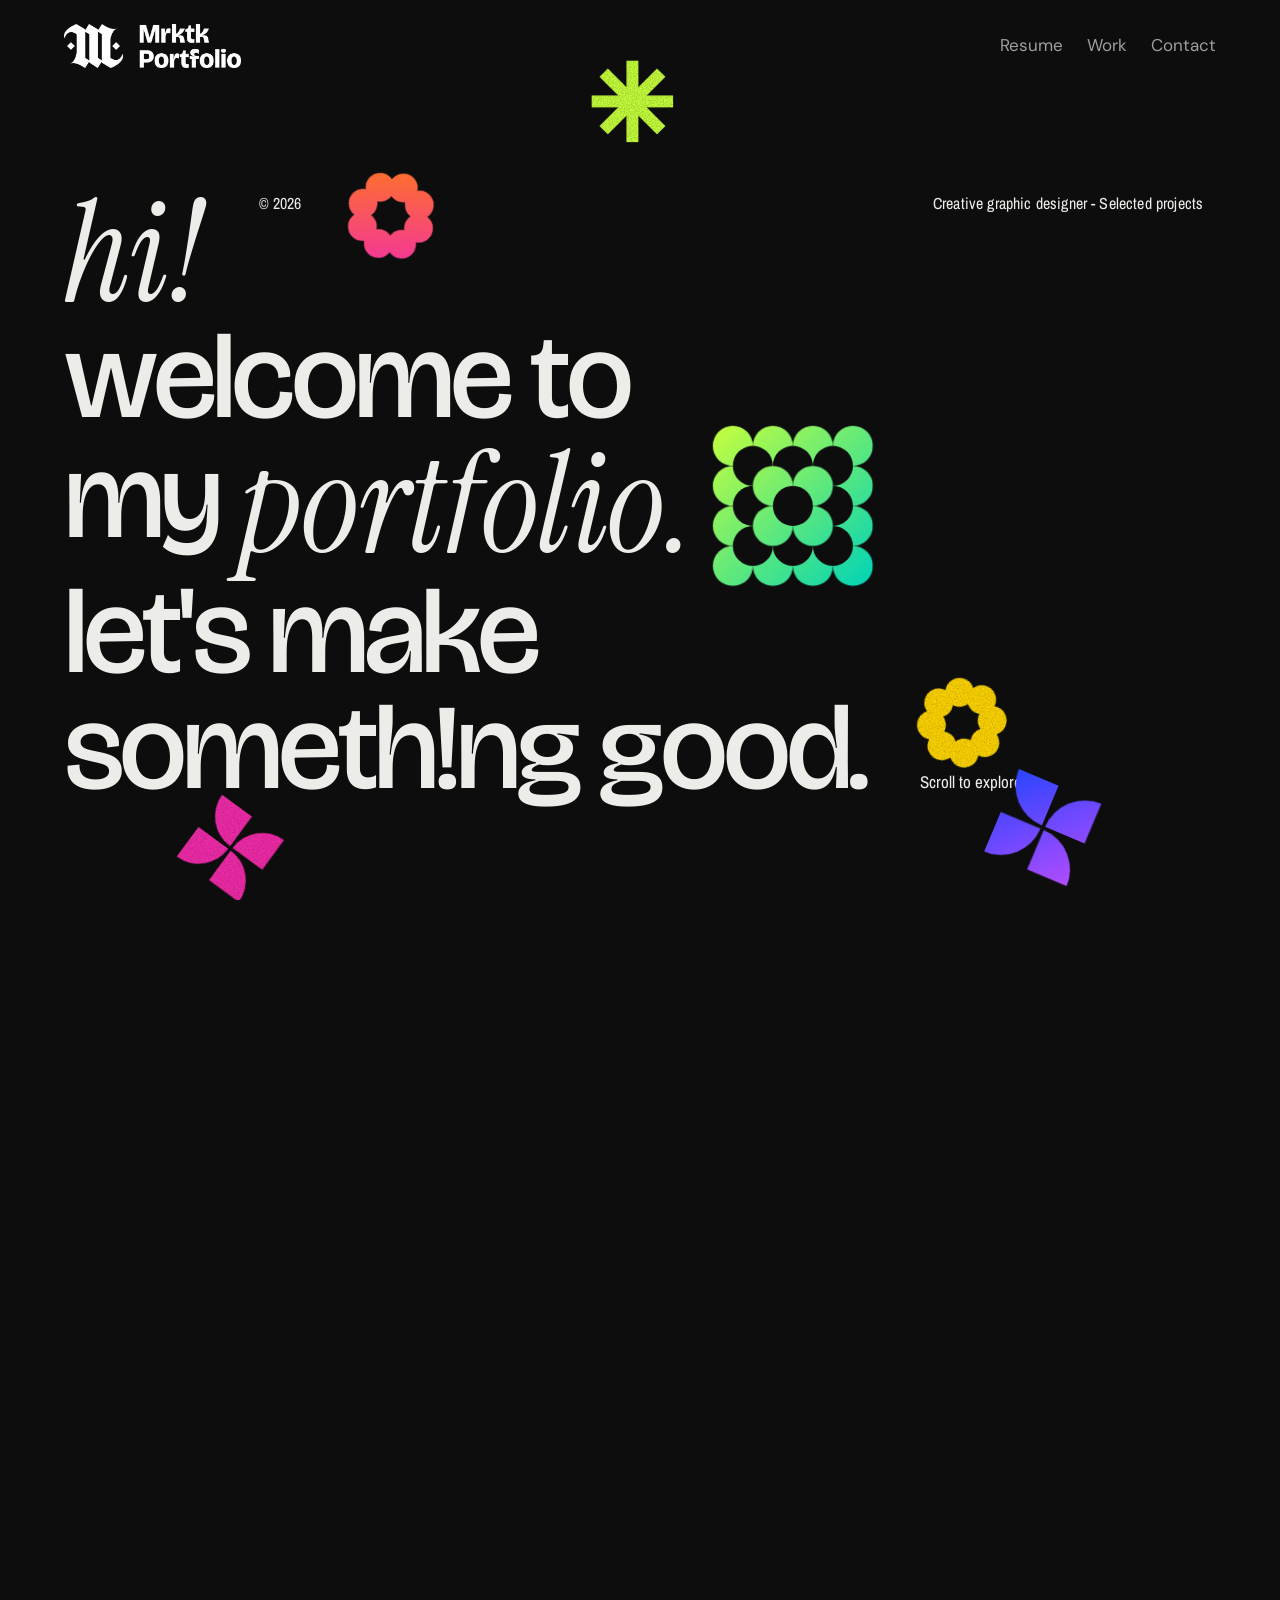
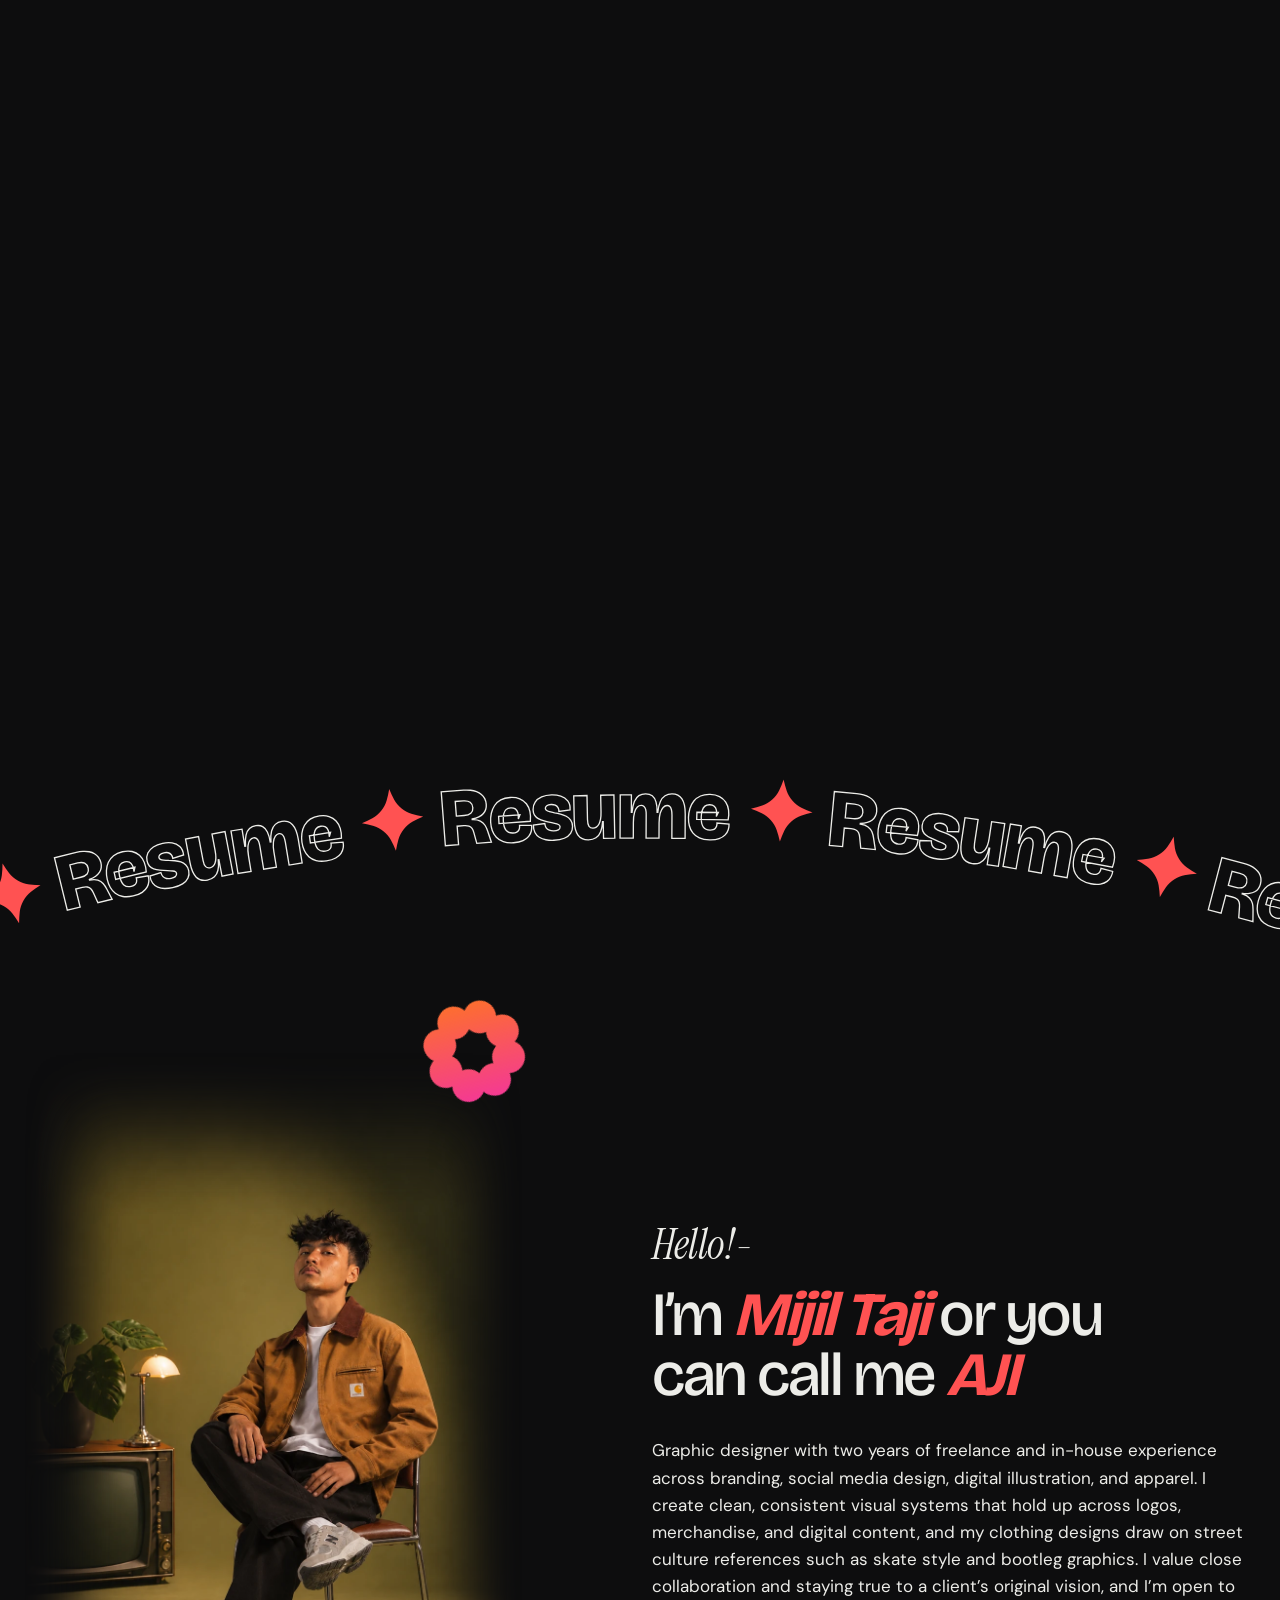
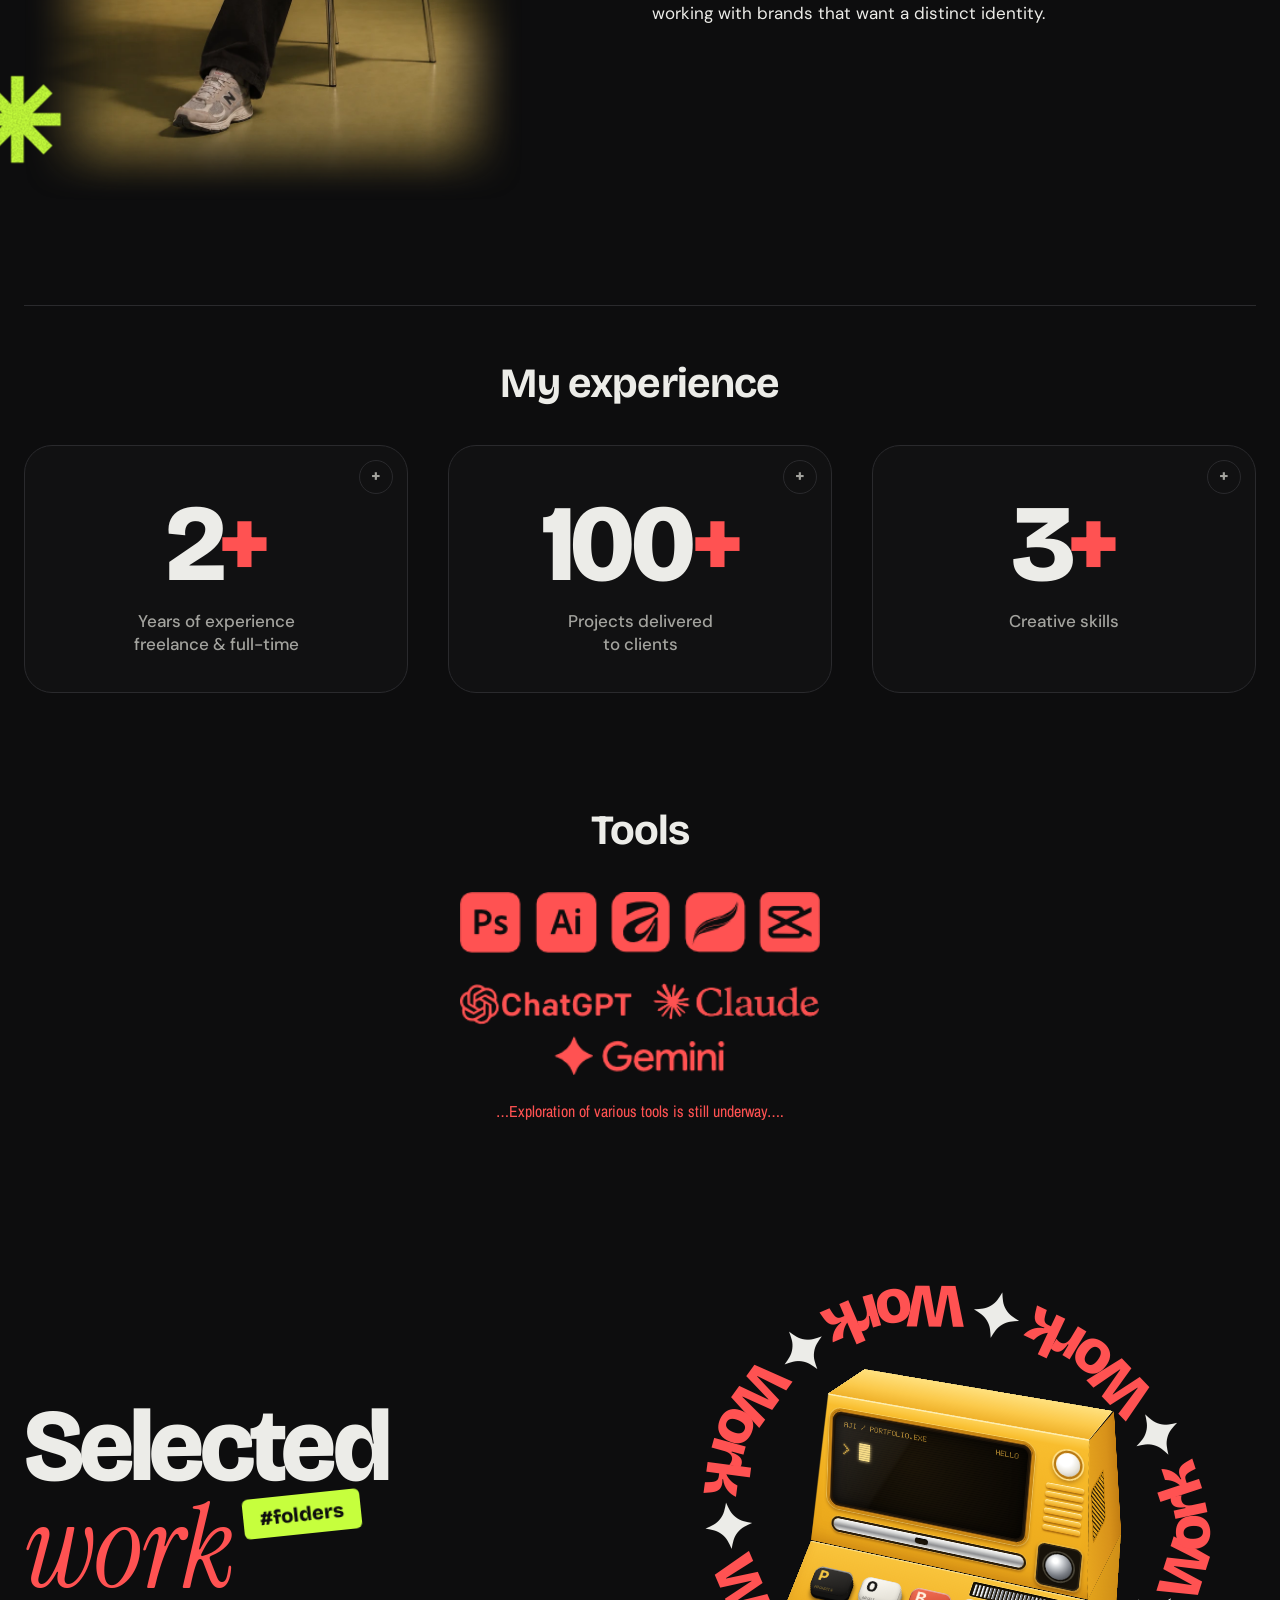
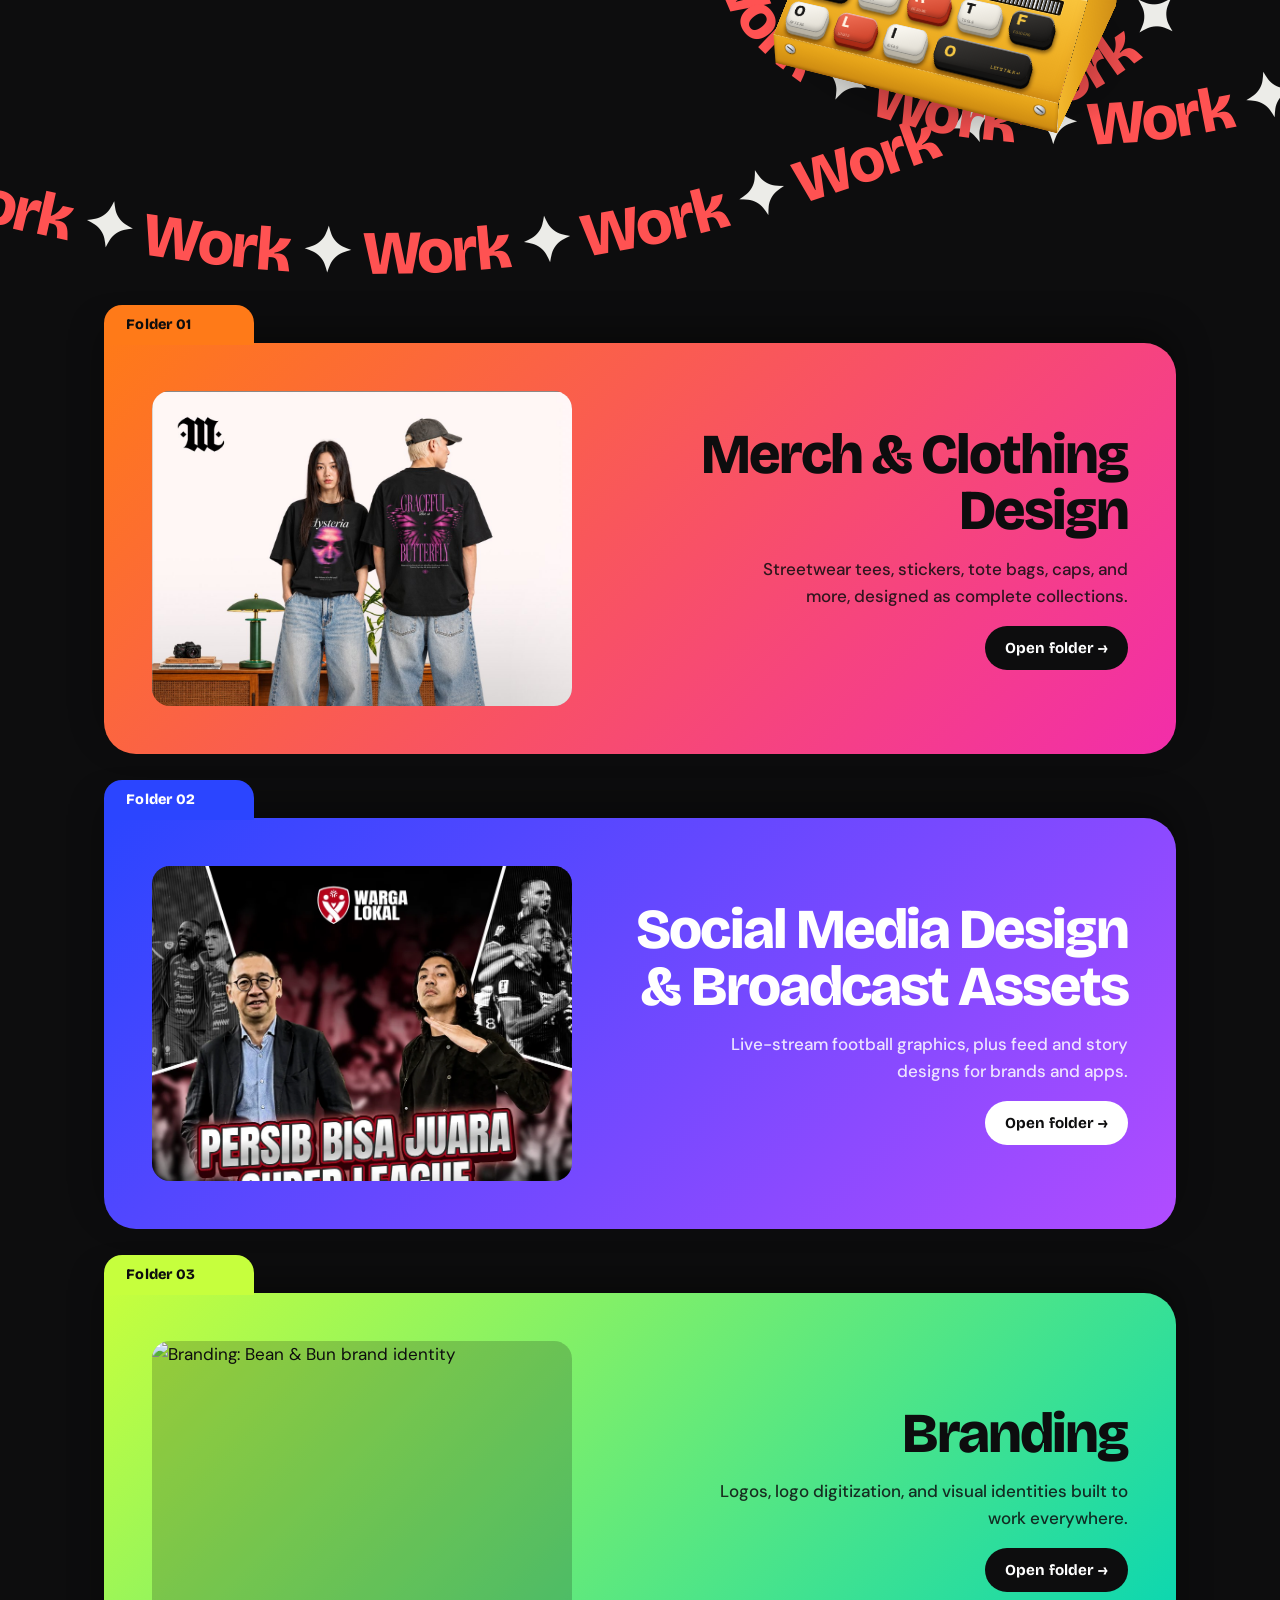
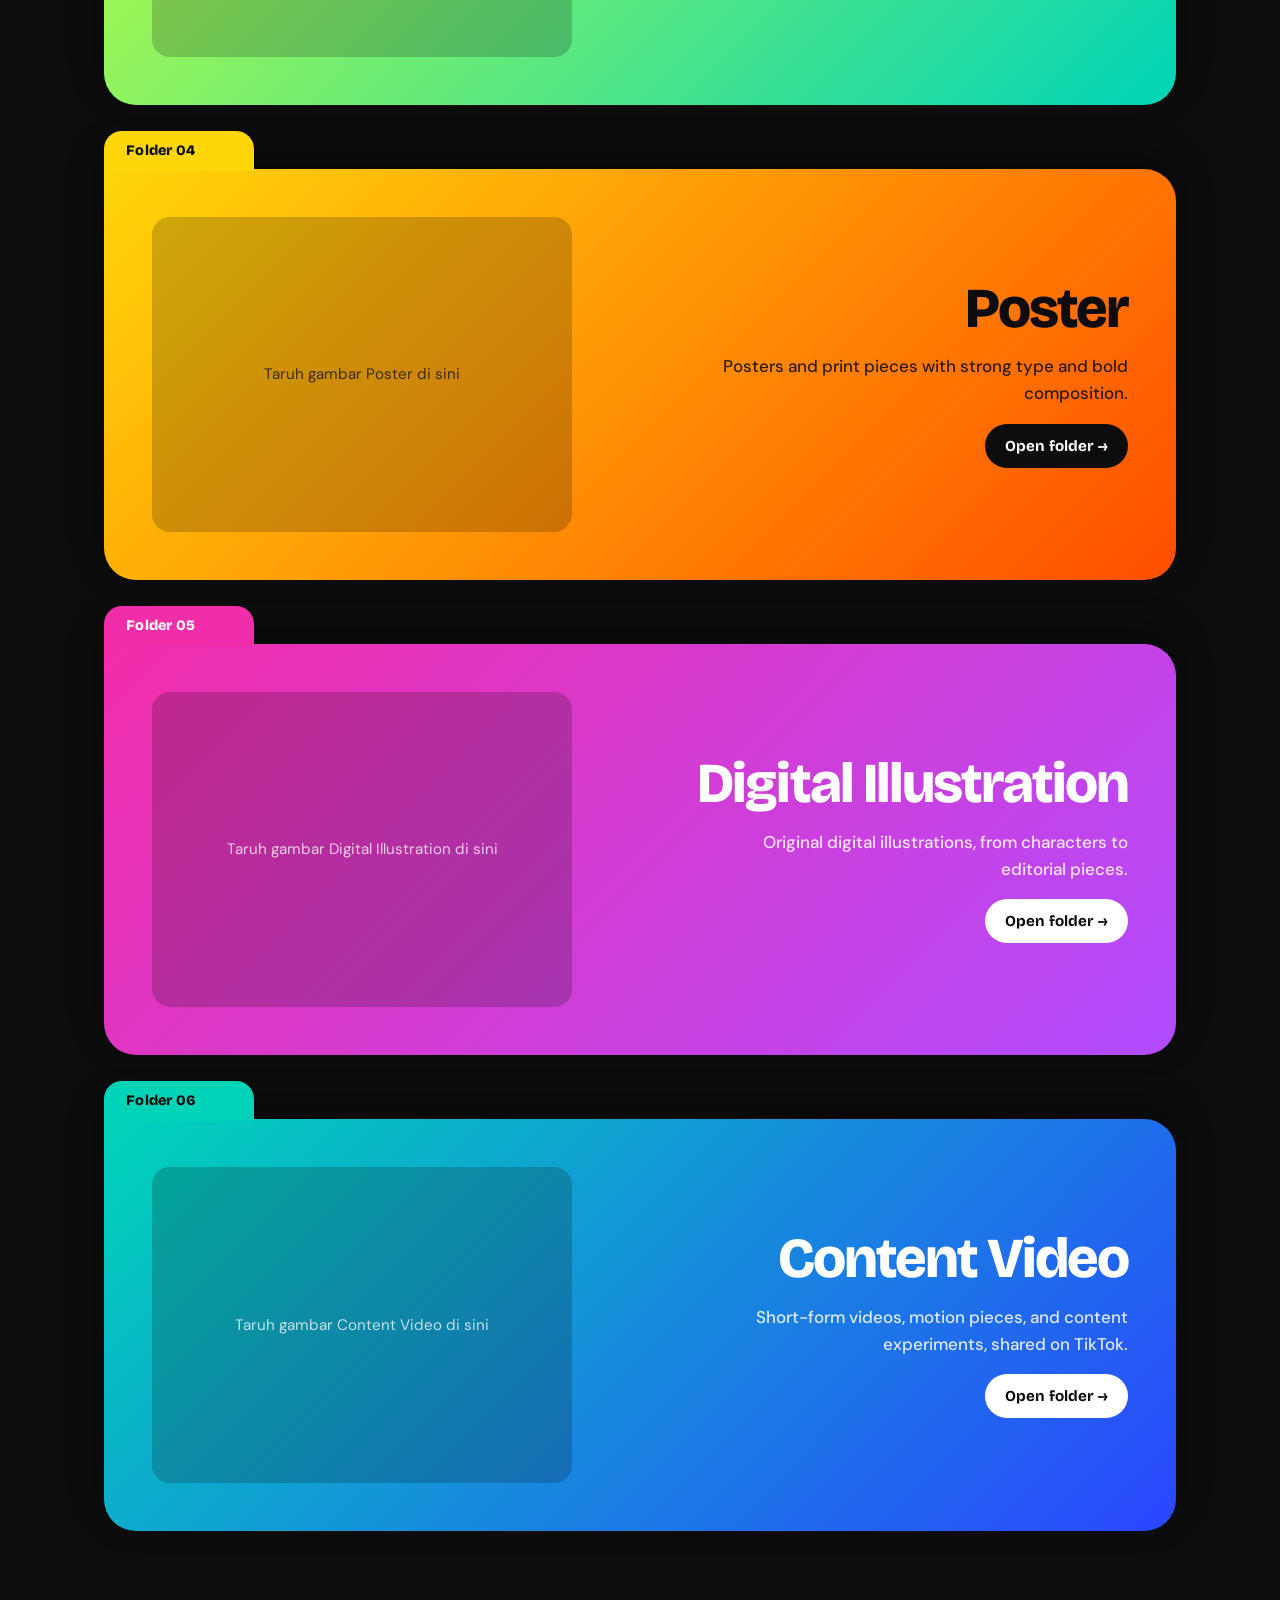
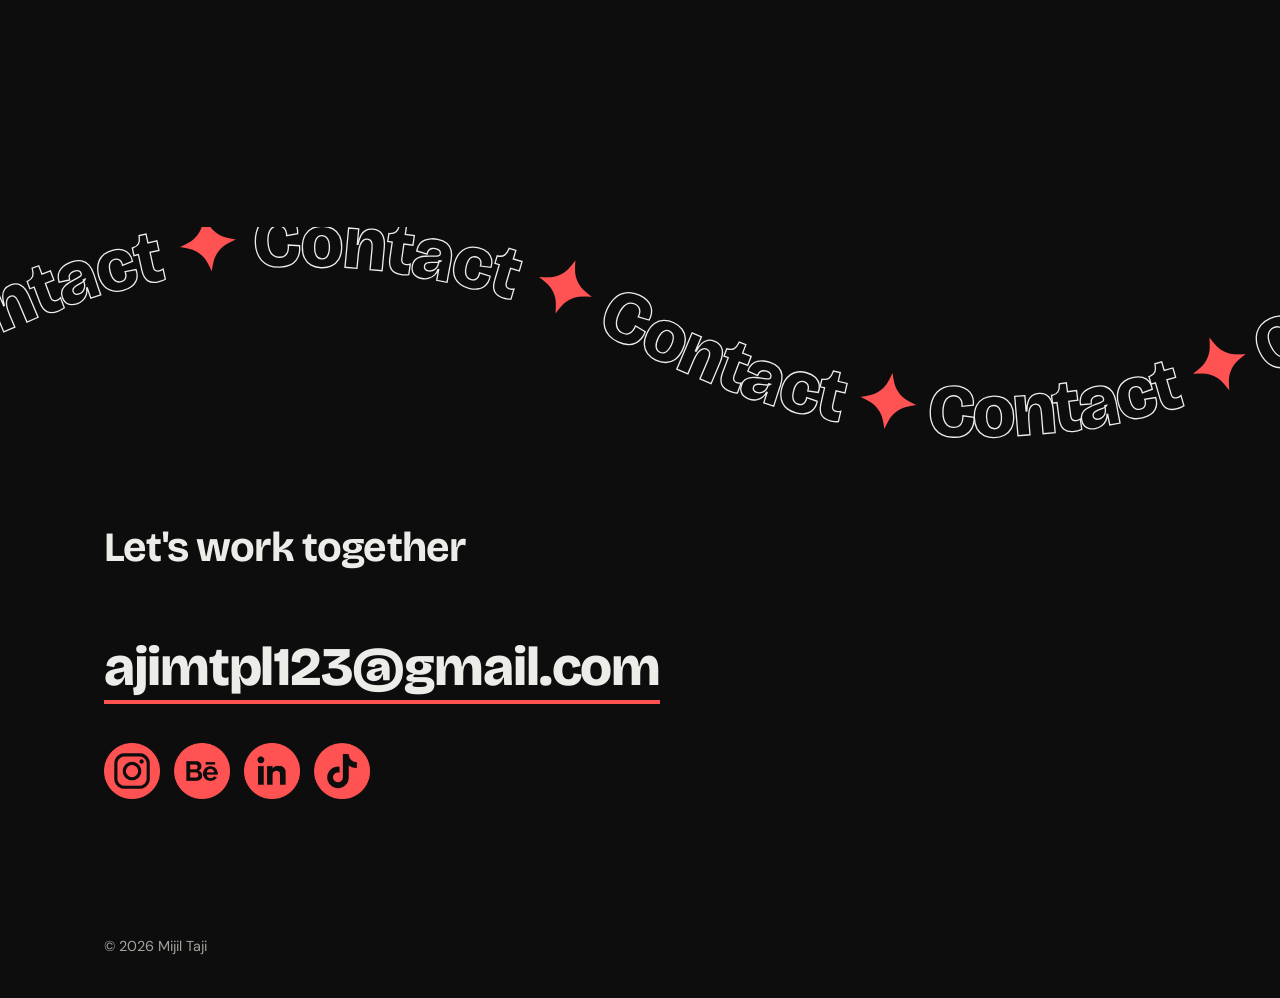
==== commit 2f7b34e8: "Add files via upload" ====
--- a/index.html
+++ b/index.html
@@ -8,6 +8,18 @@
 <!-- GANTI: judul tab browser -->
 <title>Mijil Taji (AJI) – Graphic Designer</title>
 <meta name="description" content="Portfolio of a graphic designer: clothing, merchandise, and brand design.">
+<meta name="theme-color" content="#0D0D0E">
+<meta name="color-scheme" content="dark">
+<link rel="icon" href="images/logo-mrktk.png" type="image/png">
+<link rel="apple-touch-icon" href="images/logo-mrktk.png">
+<!-- GANTI: ganti GANTI-DOMAIN-KAMU.com dengan alamat websitemu (wajib alamat lengkap agar preview muncul di WhatsApp/Instagram/LinkedIn) -->
+<meta property="og:type" content="website">
+<meta property="og:title" content="Mijil Taji (AJI) – Graphic Designer">
+<meta property="og:description" content="Portfolio of a graphic designer: clothing, merchandise, and brand design.">
+<meta property="og:image" content="https://GANTI-DOMAIN-KAMU.com/images/merch/cover.jpg">
+<meta property="og:url" content="https://GANTI-DOMAIN-KAMU.com/">
+<meta name="twitter:card" content="summary_large_image">
+<script type="application/ld+json">{"@context":"https://schema.org","@type":"Person","name":"Mijil Taji (AJI)","jobTitle":"Graphic Designer","url":"https://GANTI-DOMAIN-KAMU.com/","sameAs":["https://www.tiktok.com/@_mrktk"]}</script>
 <link rel="preconnect" href="https://fonts.googleapis.com">
 <link rel="preconnect" href="https://fonts.gstatic.com" crossorigin>
 <link href="https://fonts.googleapis.com/css2?family=Bricolage+Grotesque:wght@500;700;800&family=DM+Sans:wght@400;500&family=Archivo+Narrow:wght@500&family=Instrument+Serif:ital@1&display=swap" rel="stylesheet">
@@ -16,6 +28,7 @@
 <link rel="stylesheet" href="css/style.css">
 </head>
 <body>
+<a class="skip-link" href="#resume">Skip to content</a>
 
 <!-- SHAPE GEOMETRIS: gradien, noise, dan 4 bentuk dasar. Dipakai lewat <use href="#s-..."> -->
 <svg width="0" height="0" style="position:absolute" aria-hidden="true"><defs>
@@ -36,7 +49,7 @@
 
     <nav>
       <!-- GANTI: logo. Taruh file logomu di folder images, lalu samakan nama filenya di src -->
-      <a class="logo" href="#top"><img src="images/logo-mrktk.png" alt="mrktk"></a>
+      <a class="logo" href="#top"><img src="images/logo-mrktk.png" fetchpriority="high" decoding="async" alt="mrktk"></a>
       <ul>
         <li><a href="#resume">Resume</a></li>
         <li><a href="#work">Work</a></li>
@@ -47,7 +60,7 @@
     <!--
       OBJEK ILUSTRASI (yang bergoyang)
       Sekarang masih emoji sebagai placeholder. Ganti dengan ilustrasimu sendiri (PNG transparan):
-      hapus emoji-nya, lalu tulis: <img src="images/kursi.png" alt="">
+      hapus emoji-nya, lalu tulis: <img decoding="async" loading="lazy" src="images/kursi.png" alt="">
       --x dan --y = posisi (persen), --s = ukuran, --t = kecepatan goyang (detik), --dl = jeda mulai
     -->
     <div class="obj" style="--x:27%; --y:19%; --s:7vw;  --lift:-40"><span class="wob" style="--t:3.8s"><svg class="shp" data-m="spin" viewBox="0 0 100 100"><use href="#s-flower" fill="url(#g1)"/></svg></span></div>
@@ -99,7 +112,7 @@
     <!-- TOOLS: gambar images/tools.png sudah berwarna sama dengan teks "Mijil Taji" -->
     <div class="tools-wrap">
       <h2>Tools</h2>
-      <img class="tools-img" src="images/tools.png" alt="Tools I use: Photoshop, Illustrator, Procreate, Alight Motion, CapCut, ChatGPT, Claude, and Gemini.">
+      <img decoding="async" loading="lazy" class="tools-img" src="images/tools.png" alt="Tools I use: Photoshop, Illustrator, Procreate, Alight Motion, CapCut, ChatGPT, Claude, and Gemini.">
       <p class="tools-note">…Exploration of various tools is still underway….</p>
     </div>
     <!-- SEMENTARA DIKOSONGKAN (pendidikan, pengalaman kerja, tools). Untuk menampilkan lagi, hapus tanda komentar ini dan penutupnya di bawah.
@@ -108,7 +121,7 @@
         <h2>Where I <em>learned?</em></h2>
         <p class="edu"><strong>Widyatama University</strong><span>Visual Communication Design</span></p>
         <h2 class="use">What I <em>use?</em></h2>
-        <div class="tools"><img src="images/tool-photoshop.png" alt="Photoshop" title="Photoshop"><img src="images/tool-illustrator.png" alt="Illustrator" title="Illustrator"><img src="images/tool-alight-motion.png" alt="Alight Motion" title="Alight Motion"><img src="images/tool-procreate.png" alt="Procreate" title="Procreate"><img src="images/tool-capcut.png" alt="CapCut" title="CapCut"><img class="wm" src="images/tool-chatgpt.png" alt="ChatGPT"><img class="wm" src="images/tool-gemini.png" alt="Gemini"></div>
+        <div class="tools"><img decoding="async" loading="lazy" src="images/tool-photoshop.png" alt="Photoshop" title="Photoshop"><img decoding="async" loading="lazy" src="images/tool-illustrator.png" alt="Illustrator" title="Illustrator"><img decoding="async" loading="lazy" src="images/tool-alight-motion.png" alt="Alight Motion" title="Alight Motion"><img decoding="async" loading="lazy" src="images/tool-procreate.png" alt="Procreate" title="Procreate"><img decoding="async" loading="lazy" src="images/tool-capcut.png" alt="CapCut" title="CapCut"><img decoding="async" loading="lazy" class="wm" src="images/tool-chatgpt.png" alt="ChatGPT"><img decoding="async" loading="lazy" class="wm" src="images/tool-gemini.png" alt="Gemini"></div>
         <p class="note">…Exploration of various tools is still underway….</p>
       </div>
       <div class="cv-r">
@@ -164,14 +177,14 @@
       <!--
         CARA GANTI GAMBAR DI TIAP FOLDER:
         1. Taruh gambar di folder "images" (sebelah index.html)
-        2. Hapus tanda komentar di baris <img>, samakan nama filenya
+        2. Hapus tanda komentar di baris <img decoding="async" loading="lazy">, samakan nama filenya
         3. Hapus baris <span class="ph">
         Warna folder: --c1 dan --c2 (gradien), --fg = warna teks
       -->
       <a class="folder" href="#" data-showcase="merch" style="--i:0; --c1:#FF7A18; --c2:#F22DAA; --fg:#0D0D0E; --fg2:#FFFFFF">
         <span class="f-tab">Folder 01</span>
         <div class="f-media">
-          <img src="images/merch/cover.jpg" alt="Merch &amp; Clothing Design: mrktk streetwear tees" style="object-position:50% 38%">
+          <img decoding="async" loading="lazy" src="images/merch/cover.jpg" alt="Merch &amp; Clothing Design: mrktk streetwear tees" style="object-position:50% 38%">
         </div>
         <div class="f-text">
           <h3>Merch &amp; Clothing Design</h3>
@@ -182,7 +195,7 @@
       <a class="folder" href="#" data-showcase="wl" style="--i:1; --c1:#2B45FF; --c2:#B14CFF; --fg:#FFFFFF; --fg2:#0D0D0E">
         <span class="f-tab">Folder 02</span>
         <div class="f-media">
-          <img src="images/social.webp" alt="Social Media Design &amp; Broadcast Assets: Warga Lokal Instagram post" style="object-position:50% 32%">
+          <img decoding="async" loading="lazy" src="images/social.webp" alt="Social Media Design &amp; Broadcast Assets: Warga Lokal Instagram post" style="object-position:50% 32%">
         </div>
         <div class="f-text">
           <h3>Social Media Design &amp; Broadcast Assets</h3>
@@ -190,11 +203,10 @@
           <span class="f-btn">Open folder &rarr;</span>
         </div>
       </a>
-      <a class="folder" href="#" data-folder="branding" style="--i:2; --c1:#C6FF3D; --c2:#00D4B8; --fg:#0D0D0E; --fg2:#FFFFFF">
+      <a class="folder" href="#" data-showcase="branding" style="--i:2; --c1:#C6FF3D; --c2:#00D4B8; --fg:#0D0D0E; --fg2:#FFFFFF">
         <span class="f-tab">Folder 03</span>
         <div class="f-media">
-          <!-- <img src="images/branding.jpg" alt="Branding"> -->
-          <span class="ph">Taruh gambar Branding di sini</span>
+          <img decoding="async" loading="lazy" src="images/bnb/p4.webp" alt="Branding: Bean &amp; Bun brand identity" style="object-position:50% 50%">
         </div>
         <div class="f-text">
           <h3>Branding</h3>
@@ -205,7 +217,7 @@
       <a class="folder" href="#" data-folder="poster" style="--i:3; --c1:#FFD60A; --c2:#FF4D00; --fg:#0D0D0E; --fg2:#FFFFFF">
         <span class="f-tab">Folder 04</span>
         <div class="f-media">
-          <!-- <img src="images/poster.jpg" alt="Poster"> -->
+          <!-- <img decoding="async" loading="lazy" src="images/poster.jpg" alt="Poster"> -->
           <span class="ph">Taruh gambar Poster di sini</span>
         </div>
         <div class="f-text">
@@ -217,7 +229,7 @@
       <a class="folder" href="#" data-folder="illustration" style="--i:4; --c1:#F22DAA; --c2:#B14CFF; --fg:#FFFFFF; --fg2:#0D0D0E">
         <span class="f-tab">Folder 05</span>
         <div class="f-media">
-          <!-- <img src="images/illustration.jpg" alt="Digital Illustration"> -->
+          <!-- <img decoding="async" loading="lazy" src="images/illustration.jpg" alt="Digital Illustration"> -->
           <span class="ph">Taruh gambar Digital Illustration di sini</span>
         </div>
         <div class="f-text">
@@ -248,10 +260,10 @@
     <a class="mail" href="mailto:ajimtpl123@gmail.com">ajimtpl123@gmail.com</a>
     <ul class="socials">
       <!-- Link profil: ubah di href tiap ikon (Instagram, Behance, LinkedIn, TikTok) -->
-      <li><a href="https://www.instagram.com/_taajiii" target="_blank" rel="noopener" aria-label="Instagram" title="Instagram"><img src="images/social-instagram.png" alt="" width="56" height="56"></a></li>
-      <li><a href="https://www.behance.net/ajimtpl" target="_blank" rel="noopener" aria-label="Behance" title="Behance"><img src="images/social-behance.png" alt="" width="56" height="56"></a></li>
-      <li><a href="https://www.linkedin.com/in/mijil-taji-prio-laksono-77979b265" target="_blank" rel="noopener" aria-label="LinkedIn" title="LinkedIn"><img src="images/social-linkedin.png" alt="" width="56" height="56"></a></li>
-      <li><a href="https://www.tiktok.com/@_mrktk" target="_blank" rel="noopener" aria-label="TikTok" title="TikTok"><img src="images/social-tiktok.png" alt="" width="56" height="56"></a></li>
+      <li><a href="https://www.instagram.com/_taajiii" target="_blank" rel="noopener" aria-label="Instagram" title="Instagram"><img decoding="async" loading="lazy" src="images/social-instagram.png" alt="" width="56" height="56"></a></li>
+      <li><a href="https://www.behance.net/ajimtpl" target="_blank" rel="noopener" aria-label="Behance" title="Behance"><img decoding="async" loading="lazy" src="images/social-behance.png" alt="" width="56" height="56"></a></li>
+      <li><a href="https://www.linkedin.com/in/mijil-taji-prio-laksono-77979b265" target="_blank" rel="noopener" aria-label="LinkedIn" title="LinkedIn"><img decoding="async" loading="lazy" src="images/social-linkedin.png" alt="" width="56" height="56"></a></li>
+      <li><a href="https://www.tiktok.com/@_mrktk" target="_blank" rel="noopener" aria-label="TikTok" title="TikTok"><img decoding="async" loading="lazy" src="images/social-tiktok.png" alt="" width="56" height="56"></a></li>
     </ul>
   </div>
 </section>
@@ -267,6 +279,55 @@
        data-model="images/merch/model-5.webp" data-alt="deskripsi foto" role="button" tabindex="0" aria-pressed="false"
        Baju yang punya data-model otomatis bisa diklik. Model awal = baju yang punya atribut data-start (kalau tidak ada, baju pertama yang punya data-model).
      GANTI TEKS: ubah isi data-text di bawah ini (teks yang "diketik") -->
+<div class="sc bn" id="showcase-branding" data-hash="#branding" role="dialog" aria-modal="true" aria-label="Branding: Bean &amp; Bun brand identity" hidden>
+  <button class="sc-x" type="button">&larr; Back to work</button>
+  <!-- HALAMAN BRANDING disusun atas-bawah sesuai urutan: Page 1 (animasi maskot) sampai Page 5 (klik desain = pop up). Gambar ada di images/bnb/ -->
+  <div class="bn-pages">
+      <section class="bn-page bn-motion" aria-label="Branding page 1: Bean &amp; Bun logo and mascot animation">
+        <img decoding="async" src="images/bnb/p1-s1.webp" alt="Bean &amp; Bun logo" class="on">
+        <img decoding="async" src="images/bnb/p1-s2.webp" alt="" aria-hidden="true">
+        <img decoding="async" src="images/bnb/p1-s3.webp" alt="" aria-hidden="true">
+        <img decoding="async" src="images/bnb/p1-s4.webp" alt="" aria-hidden="true">
+        <img decoding="async" src="images/bnb/p1-s5.webp" alt="" aria-hidden="true">
+      </section>
+      <section class="bn-page " aria-label="Branding page 2: logo process and logo variations">
+        <img decoding="async" loading="lazy" src="images/bnb/p2.webp" alt="Branding page 2: logo process and logo variations">
+      </section>
+      <section class="bn-page " aria-label="Branding page 3: color palette, typography and brand applications">
+        <img decoding="async" loading="lazy" src="images/bnb/p3.webp" alt="Branding page 3: color palette, typography and brand applications">
+      </section>
+      <section class="bn-page " aria-label="Branding page 4: brand merchandise and packaging mockups">
+        <img decoding="async" loading="lazy" src="images/bnb/p4.webp" alt="Branding page 4: brand merchandise and packaging mockups">
+      </section>
+      <section class="bn-page bn-p5" aria-label="Branding page 5: Instagram profile and social media designs">
+        <img decoding="async" loading="lazy" src="images/bnb/p5.webp" alt="Branding page 5: Instagram profile and social media designs">
+        <!-- TEKS Page 5: diketik saat halaman ini terlihat. GANTI tulisan di data-text (dan isi <span class="bn-sr">). Gambar p5.webp sudah dihapus teks aslinya. -->
+        <div class="bn-copy"><span class="bn-sr">For those who seek comfort in the middle of a busy day: Bean &amp; Bun. There is coffee you drink out of habit, and there is coffee that gives you a moment to pause—paired with warm, honest pastries that feel like home. Bean &amp; Bun was created for the latter, where every cup and every bun is a gentle escape from the noise, turning simple routines into quiet, meaningful moments.</span>
+          <p class="bn-type" aria-hidden="true" data-text="For those who seek comfort in the middle of a busy day:"></p>
+          <p class="bn-type" aria-hidden="true" data-text="Bean &amp; Bun. There is coffee you drink out of habit, and there is coffee that gives you a moment to pause—paired with warm, honest pastries that feel like home. Bean &amp; Bun was created for the latter, where every cup and every bun is a gentle escape from the noise, turning simple routines into quiet, meaningful moments."></p>
+        </div>
+        <button class="gd-hot bn-hot" type="button" data-gp-img="images/bnb/p5-1.webp" data-gp-group="Breakfast Post" data-gp-title="Brewed to Wake" data-label="Brewed to Wake" aria-label="Brewed to Wake. Open preview" style="--x:61.60%; --y:20.19%; --w:12.85%; --h:28.38%; --rd:.5cqw; --bx:6%; --by:6%; --dl:-0.0s"><span class="gd-dot"></span></button>
+        <button class="gd-hot bn-hot" type="button" data-gp-img="images/bnb/p5-4.webp" data-gp-group="Social Media Post" data-gp-title="Warm & Sweet" data-label="Warm & Sweet" aria-label="Warm & Sweet. Open preview" style="--x:75.41%; --y:20.19%; --w:13.06%; --h:28.38%; --rd:.5cqw; --bx:6%; --by:6%; --dl:-0.0s"><span class="gd-dot"></span></button>
+        <button class="gd-hot bn-hot" type="button" data-gp-img="images/bnb/p5-7.webp" data-gp-group="Social Media Post" data-gp-title="Bakery Chef Stickers" data-label="Bakery Chef Stickers" aria-label="Bakery Chef Stickers. Open preview" style="--x:61.60%; --y:50.06%; --w:12.85%; --h:28.12%; --rd:.5cqw; --bx:6%; --by:6%; --dl:-0.0s"><span class="gd-dot"></span></button>
+        <button class="gd-hot bn-hot" type="button" data-gp-img="images/bnb/p5-6.webp" data-gp-group="Social Media Post" data-gp-title="Tasty Morning Joy" data-label="Tasty Morning Joy" aria-label="Tasty Morning Joy. Open preview" style="--x:75.41%; --y:50.06%; --w:13.06%; --h:28.12%; --rd:.5cqw; --bx:6%; --by:6%; --dl:-0.0s"><span class="gd-dot"></span></button>
+        <button class="gd-hot bn-hot" type="button" data-gp-img="images/bnb/p5-3.webp" data-gp-group="Social Media Post" data-gp-title="Join the Club" data-label="Join the Club" aria-label="Join the Club. Open preview" style="--x:89.15%; --y:50.06%; --w:12.99%; --h:28.12%; --rd:.5cqw; --bx:6%; --by:6%; --dl:-0.0s"><span class="gd-dot"></span></button>
+        <button class="gd-hot bn-hot" type="button" data-gp-img="images/bnb/p5-5.webp" data-gp-group="Social Media Post" data-gp-title="Freshly Baked, Never Faked" data-label="Freshly Baked, Never Faked" aria-label="Freshly Baked, Never Faked. Open preview" style="--x:75.41%; --y:79.69%; --w:13.06%; --h:28.12%; --rd:.5cqw; --bx:6%; --by:6%; --dl:-0.0s"><span class="gd-dot"></span></button>
+        <button class="gd-hot bn-hot" type="button" data-gp-img="images/bnb/p5-2.webp" data-gp-group="Social Media Post" data-gp-title="Fresh Croissant" data-label="Fresh Croissant" aria-label="Fresh Croissant. Open preview" style="--x:89.15%; --y:79.69%; --w:12.99%; --h:28.12%; --rd:.5cqw; --bx:6%; --by:6%; --dl:-0.0s"><span class="gd-dot"></span></button>
+      </section>
+      <section class="bn-page " aria-label="Branding page 4 (extra): outdoor poster mockup">
+        <img decoding="async" loading="lazy" src="images/bnb/p4b.webp" alt="Branding page 4 (extra): outdoor poster mockup">
+      </section>
+  </div>
+  <div class="gp" role="dialog" aria-modal="true" aria-label="Item preview" hidden>
+    <div class="gp-bg" data-gp-close></div>
+    <button class="gp-x" type="button" data-gp-close aria-label="Close preview">&times;</button>
+    <div class="gp-box">
+      <div class="gp-art"></div>
+      <p class="gp-cap"><span class="gp-g"></span><b class="gp-t"></b></p>
+    </div>
+  </div>
+</div>
+
 <div class="sc wl" id="showcase-wl" data-hash="#broadcast-social" role="dialog" aria-modal="true" aria-label="Social Media Design &amp; Broadcast Assets: Warga Lokal, Swipe, Variety Coffee and a rotating cylinder of feed designs" hidden>
   <button class="sc-x" type="button">&larr; Back to work</button>
   <!-- running text paling atas halaman. GANTI tulisan: ubah WARGA LOKAL / PERSONAL PROJECT di dalam tiap <span> (dua blok <div> harus sama persis) -->
@@ -274,27 +335,27 @@
   <div class="sc-stage">
     <div class="sc-view gd-view">
       <div class="wl-art">
-        <img class="sc-scene" src="images/wl/bg.webp" alt="Warga Lokal designs: an Instagram story on a phone, channel profile picture, video thumbnails, a livestream screen, subscribe button, scoreboard and goal notification">
-        <button class="gd-hot gd-it" type="button" data-gp-img="images/wl/profile.webp" data-gp-group="Branding" data-gp-title="Channel Profile Picture" data-label="Branding · Channel Profile Picture" aria-label="Branding: Channel Profile Picture. Open preview" style="--x:62.79%; --y:20.75%; --w:16.00%; --h:28.00%; --rd:1.2%; --bx:5%; --by:8%; --dl:-0.0s; --px:0%; --py:0%; --pw:100%; --ph:100%; --sh:drop-shadow(0 0 0 rgba(0,0,0,0))"><span class="gd-fl"><img src="images/wl/profile.webp" alt="" draggable="false"></span><i class="gd-dot" aria-hidden="true"></i></button>
-        <button class="gd-hot gd-it" type="button" data-gp-img="images/wl/thumb-video.webp" data-gp-group="YouTube" data-gp-title="Video Thumbnail" data-label="YouTube · Video Thumbnail" aria-label="YouTube: Video Thumbnail. Open preview" style="--x:84.07%; --y:18.62%; --w:24.14%; --h:23.75%; --rd:1.2%; --bx:5%; --by:8%; --dl:-0.7s; --px:0%; --py:0%; --pw:100%; --ph:100%; --sh:drop-shadow(0 0 0 rgba(0,0,0,0))"><span class="gd-fl"><img src="images/wl/thumb-video.webp" alt="" draggable="false"></span><i class="gd-dot" aria-hidden="true"></i></button>
-        <button class="gd-hot gd-it" type="button" data-gp-img="images/wl/thumb-live.webp" data-gp-group="Livestream" data-gp-title="Live Stream Starting Screen" data-label="Livestream · Live Stream Starting Screen" aria-label="Livestream: Live Stream Starting Screen. Open preview" style="--x:84.07%; --y:44.12%; --w:24.14%; --h:23.75%; --rd:1.2%; --bx:5%; --by:8%; --dl:-1.4s; --px:0%; --py:0%; --pw:100%; --ph:100%; --sh:drop-shadow(0 0 0 rgba(0,0,0,0))"><span class="gd-fl"><img src="images/wl/thumb-live.webp" alt="" draggable="false"></span><i class="gd-dot" aria-hidden="true"></i></button>
-        <button class="gd-hot gd-it" type="button" data-gp-img="images/wl/square.webp" data-gp-group="Social Media" data-gp-title="Instagram Feed Post" data-label="Social Media · Instagram Feed Post" aria-label="Social Media: Instagram Feed Post. Open preview" style="--x:62.75%; --y:54.12%; --w:15.93%; --h:34.75%; --rd:1.2%; --bx:5%; --by:8%; --dl:-2.1s; --px:0%; --py:0%; --pw:100%; --ph:100%; --sh:drop-shadow(0 0 0 rgba(0,0,0,0))"><span class="gd-fl"><img src="images/wl/square.webp" alt="" draggable="false"></span><i class="gd-dot" aria-hidden="true"></i></button>
-        <button class="gd-hot gd-it" type="button" data-gp-img="images/wl/subscribe.webp" data-gp-group="Livestream" data-gp-title="Subscribe Button" data-label="Livestream · Subscribe Button" aria-label="Livestream: Subscribe Button. Open preview" style="--x:64.86%; --y:76.75%; --w:20.57%; --h:7.00%; --rd:1.2%; --bx:5%; --by:8%; --dl:-2.8s; --px:0%; --py:0%; --pw:100%; --ph:100%; --sh:drop-shadow(0 0 0 rgba(0,0,0,0))"><span class="gd-fl"><img src="images/wl/subscribe.webp" alt="" draggable="false"></span><i class="gd-dot" aria-hidden="true"></i></button>
-        <button class="gd-hot gd-it" type="button" data-gp-img="images/wl/scorebar.webp" data-gp-group="Livestream" data-gp-title="Scoreboard" data-label="Livestream · Scoreboard" aria-label="Livestream: Scoreboard. Open preview" style="--x:86.04%; --y:76.44%; --w:20.50%; --h:6.88%; --rd:1.2%; --bx:5%; --by:8%; --dl:-3.5s; --px:0%; --py:0%; --pw:100%; --ph:100%; --sh:drop-shadow(0 0 0 rgba(0,0,0,0))"><span class="gd-fl"><img src="images/wl/scorebar.webp" alt="" draggable="false"></span><i class="gd-dot" aria-hidden="true"></i></button>
-        <button class="gd-hot gd-it" type="button" data-gp-img="images/wl/goal.webp" data-gp-group="Livestream" data-gp-title="Goal Notification (Team)" data-label="Livestream · Goal Notification (Team)" aria-label="Livestream: Goal Notification (Team). Open preview" style="--x:81.25%; --y:89.75%; --w:10.64%; --h:9.25%; --rd:1.2%; --bx:5%; --by:8%; --dl:-4.2s; --px:0%; --py:0%; --pw:100%; --ph:100%; --sh:drop-shadow(0 0 0 rgba(0,0,0,0))"><span class="gd-fl"><img src="images/wl/goal.webp" alt="" draggable="false"></span><i class="gd-dot" aria-hidden="true"></i></button>
-        <button class="gd-hot gd-it" type="button" data-gp-img="images/wl/goal-player.webp" data-gp-group="Livestream" data-gp-title="Goal Notification (Player)" data-label="Livestream · Goal Notification (Player)" aria-label="Livestream: Goal Notification (Player). Open preview" style="--x:92.32%; --y:87.31%; --w:8.07%; --h:12.88%; --rd:1.5%; --bx:2%; --by:-14%; --dl:-5.6s; --px:0%; --py:0%; --pw:100%; --ph:100%; --sh:drop-shadow(0 0 0 rgba(0,0,0,0))"><span class="gd-fl"><img src="images/wl/goal-player.webp" alt="" draggable="false"></span><i class="gd-dot" aria-hidden="true"></i></button>
-        <button class="gd-hot gd-it" type="button" data-gp-img="images/wl/lt-justin.webp" data-gp-group="Livestream" data-gp-title="Lower Third: Coach Justin" data-label="Livestream · Lower Third: Coach Justin" aria-label="Livestream: Lower Third: Coach Justin. Open preview" style="--x:59.61%; --y:87.00%; --w:9.93%; --h:4.50%; --rd:1.5%; --bx:2%; --by:-14%; --dl:-6.3s; --px:0%; --py:0%; --pw:100%; --ph:100%; --sh:drop-shadow(0 0 0 rgba(0,0,0,0))"><span class="gd-fl"><img src="images/wl/lt-justin.webp" alt="" draggable="false"></span><i class="gd-dot" aria-hidden="true"></i></button>
-        <button class="gd-hot gd-it" type="button" data-gp-img="images/wl/lt-panji.webp" data-gp-group="Livestream" data-gp-title="Lower Third: Panji Suryono" data-label="Livestream · Lower Third: Panji Suryono" aria-label="Livestream: Lower Third: Panji Suryono. Open preview" style="--x:59.61%; --y:92.12%; --w:9.93%; --h:4.50%; --rd:1.5%; --bx:2%; --by:-14%; --dl:-7.0s; --px:0%; --py:0%; --pw:100%; --ph:100%; --sh:drop-shadow(0 0 0 rgba(0,0,0,0))"><span class="gd-fl"><img src="images/wl/lt-panji.webp" alt="" draggable="false"></span><i class="gd-dot" aria-hidden="true"></i></button>
-        <button class="gd-hot gd-it" type="button" data-gp-img="images/wl/card-red.webp" data-gp-group="Livestream" data-gp-title="Red Card Notification" data-label="Livestream · Red Card Notification" aria-label="Livestream: Red Card Notification. Open preview" style="--x:70.18%; --y:85.75%; --w:9.93%; --h:5.00%; --rd:1.5%; --bx:2%; --by:-14%; --dl:-7.7s; --px:0%; --py:0%; --pw:100%; --ph:100%; --sh:drop-shadow(0 0 0 rgba(0,0,0,0))"><span class="gd-fl"><img src="images/wl/card-red.webp" alt="" draggable="false"></span><i class="gd-dot" aria-hidden="true"></i></button>
-        <button class="gd-hot gd-it" type="button" data-gp-img="images/wl/card-yellow.webp" data-gp-group="Livestream" data-gp-title="Yellow Card Notification" data-label="Livestream · Yellow Card Notification" aria-label="Livestream: Yellow Card Notification. Open preview" style="--x:70.18%; --y:91.38%; --w:9.93%; --h:5.00%; --rd:1.5%; --bx:2%; --by:-14%; --dl:-8.4s; --px:0%; --py:0%; --pw:100%; --ph:100%; --sh:drop-shadow(0 0 0 rgba(0,0,0,0))"><span class="gd-fl"><img src="images/wl/card-yellow.webp" alt="" draggable="false"></span><i class="gd-dot" aria-hidden="true"></i></button>
-        <button class="gd-hot gd-it" type="button" data-gp-img="images/wl/logos.webp" data-gp-group="Branding" data-gp-title="Channel Logo Variations" data-label="Branding · Channel Logo Variations" aria-label="Branding: Channel Logo Variations. Open preview" style="--x:84.04%; --y:64.31%; --w:24.07%; --h:14.38%; --rd:1.5%; --bx:2%; --by:-14%; --dl:-9.1s; --px:0%; --py:0%; --pw:100%; --ph:100%; --sh:drop-shadow(0 0 0 rgba(0,0,0,0))"><span class="gd-fl"><img src="images/wl/logos.webp" alt="" draggable="false"></span><i class="gd-dot" aria-hidden="true"></i></button>
-        <button class="gd-hot gd-it wl-story" type="button" data-gp-img="images/wl/story.webp" data-gp-group="Social Media" data-gp-title="Instagram Story" data-label="Social Media · Instagram Story" aria-label="Social Media: Instagram Story. Open preview" style="--x:39.57%; --y:50.31%; --w:22.29%; --h:85.12%; --rd:5%; --bx:6%; --by:3%; --dl:-5.2s; --px:0%; --py:0%; --pw:100%; --ph:100%; --sh:drop-shadow(0 0 0 rgba(0,0,0,0))"><span class="gd-fl"><img src="images/wl/story.webp" alt="" draggable="false"></span><i class="gd-dot" aria-hidden="true"></i></button>
+        <img decoding="async" loading="lazy" class="sc-scene" src="images/wl/bg.webp" alt="Warga Lokal designs: an Instagram story on a phone, channel profile picture, video thumbnails, a livestream screen, subscribe button, scoreboard and goal notification">
+        <button class="gd-hot gd-it" type="button" data-gp-img="images/wl/profile.webp" data-gp-group="Branding" data-gp-title="Channel Profile Picture" data-label="Branding · Channel Profile Picture" aria-label="Branding: Channel Profile Picture. Open preview" style="--x:62.79%; --y:20.75%; --w:16.00%; --h:28.00%; --rd:1.2%; --bx:5%; --by:8%; --dl:-0.0s; --px:0%; --py:0%; --pw:100%; --ph:100%; --sh:drop-shadow(0 0 0 rgba(0,0,0,0))"><span class="gd-fl"><img decoding="async" loading="lazy" src="images/wl/profile.webp" alt="" draggable="false"></span><i class="gd-dot" aria-hidden="true"></i></button>
+        <button class="gd-hot gd-it" type="button" data-gp-img="images/wl/thumb-video.webp" data-gp-group="YouTube" data-gp-title="Video Thumbnail" data-label="YouTube · Video Thumbnail" aria-label="YouTube: Video Thumbnail. Open preview" style="--x:84.07%; --y:18.62%; --w:24.14%; --h:23.75%; --rd:1.2%; --bx:5%; --by:8%; --dl:-0.7s; --px:0%; --py:0%; --pw:100%; --ph:100%; --sh:drop-shadow(0 0 0 rgba(0,0,0,0))"><span class="gd-fl"><img decoding="async" loading="lazy" src="images/wl/thumb-video.webp" alt="" draggable="false"></span><i class="gd-dot" aria-hidden="true"></i></button>
+        <button class="gd-hot gd-it" type="button" data-gp-img="images/wl/thumb-live.webp" data-gp-group="Livestream" data-gp-title="Live Stream Starting Screen" data-label="Livestream · Live Stream Starting Screen" aria-label="Livestream: Live Stream Starting Screen. Open preview" style="--x:84.07%; --y:44.12%; --w:24.14%; --h:23.75%; --rd:1.2%; --bx:5%; --by:8%; --dl:-1.4s; --px:0%; --py:0%; --pw:100%; --ph:100%; --sh:drop-shadow(0 0 0 rgba(0,0,0,0))"><span class="gd-fl"><img decoding="async" loading="lazy" src="images/wl/thumb-live.webp" alt="" draggable="false"></span><i class="gd-dot" aria-hidden="true"></i></button>
+        <button class="gd-hot gd-it" type="button" data-gp-img="images/wl/square.webp" data-gp-group="Social Media" data-gp-title="Instagram Feed Post" data-label="Social Media · Instagram Feed Post" aria-label="Social Media: Instagram Feed Post. Open preview" style="--x:62.75%; --y:54.12%; --w:15.93%; --h:34.75%; --rd:1.2%; --bx:5%; --by:8%; --dl:-2.1s; --px:0%; --py:0%; --pw:100%; --ph:100%; --sh:drop-shadow(0 0 0 rgba(0,0,0,0))"><span class="gd-fl"><img decoding="async" loading="lazy" src="images/wl/square.webp" alt="" draggable="false"></span><i class="gd-dot" aria-hidden="true"></i></button>
+        <button class="gd-hot gd-it" type="button" data-gp-img="images/wl/subscribe.webp" data-gp-group="Livestream" data-gp-title="Subscribe Button" data-label="Livestream · Subscribe Button" aria-label="Livestream: Subscribe Button. Open preview" style="--x:64.86%; --y:76.75%; --w:20.57%; --h:7.00%; --rd:1.2%; --bx:5%; --by:8%; --dl:-2.8s; --px:0%; --py:0%; --pw:100%; --ph:100%; --sh:drop-shadow(0 0 0 rgba(0,0,0,0))"><span class="gd-fl"><img decoding="async" loading="lazy" src="images/wl/subscribe.webp" alt="" draggable="false"></span><i class="gd-dot" aria-hidden="true"></i></button>
+        <button class="gd-hot gd-it" type="button" data-gp-img="images/wl/scorebar.webp" data-gp-group="Livestream" data-gp-title="Scoreboard" data-label="Livestream · Scoreboard" aria-label="Livestream: Scoreboard. Open preview" style="--x:86.04%; --y:76.44%; --w:20.50%; --h:6.88%; --rd:1.2%; --bx:5%; --by:8%; --dl:-3.5s; --px:0%; --py:0%; --pw:100%; --ph:100%; --sh:drop-shadow(0 0 0 rgba(0,0,0,0))"><span class="gd-fl"><img decoding="async" loading="lazy" src="images/wl/scorebar.webp" alt="" draggable="false"></span><i class="gd-dot" aria-hidden="true"></i></button>
+        <button class="gd-hot gd-it" type="button" data-gp-img="images/wl/goal.webp" data-gp-group="Livestream" data-gp-title="Goal Notification (Team)" data-label="Livestream · Goal Notification (Team)" aria-label="Livestream: Goal Notification (Team). Open preview" style="--x:81.25%; --y:89.75%; --w:10.64%; --h:9.25%; --rd:1.2%; --bx:5%; --by:8%; --dl:-4.2s; --px:0%; --py:0%; --pw:100%; --ph:100%; --sh:drop-shadow(0 0 0 rgba(0,0,0,0))"><span class="gd-fl"><img decoding="async" loading="lazy" src="images/wl/goal.webp" alt="" draggable="false"></span><i class="gd-dot" aria-hidden="true"></i></button>
+        <button class="gd-hot gd-it" type="button" data-gp-img="images/wl/goal-player.webp" data-gp-group="Livestream" data-gp-title="Goal Notification (Player)" data-label="Livestream · Goal Notification (Player)" aria-label="Livestream: Goal Notification (Player). Open preview" style="--x:92.32%; --y:87.31%; --w:8.07%; --h:12.88%; --rd:1.5%; --bx:2%; --by:-14%; --dl:-5.6s; --px:0%; --py:0%; --pw:100%; --ph:100%; --sh:drop-shadow(0 0 0 rgba(0,0,0,0))"><span class="gd-fl"><img decoding="async" loading="lazy" src="images/wl/goal-player.webp" alt="" draggable="false"></span><i class="gd-dot" aria-hidden="true"></i></button>
+        <button class="gd-hot gd-it" type="button" data-gp-img="images/wl/lt-justin.webp" data-gp-group="Livestream" data-gp-title="Lower Third: Coach Justin" data-label="Livestream · Lower Third: Coach Justin" aria-label="Livestream: Lower Third: Coach Justin. Open preview" style="--x:59.61%; --y:87.00%; --w:9.93%; --h:4.50%; --rd:1.5%; --bx:2%; --by:-14%; --dl:-6.3s; --px:0%; --py:0%; --pw:100%; --ph:100%; --sh:drop-shadow(0 0 0 rgba(0,0,0,0))"><span class="gd-fl"><img decoding="async" loading="lazy" src="images/wl/lt-justin.webp" alt="" draggable="false"></span><i class="gd-dot" aria-hidden="true"></i></button>
+        <button class="gd-hot gd-it" type="button" data-gp-img="images/wl/lt-panji.webp" data-gp-group="Livestream" data-gp-title="Lower Third: Panji Suryono" data-label="Livestream · Lower Third: Panji Suryono" aria-label="Livestream: Lower Third: Panji Suryono. Open preview" style="--x:59.61%; --y:92.12%; --w:9.93%; --h:4.50%; --rd:1.5%; --bx:2%; --by:-14%; --dl:-7.0s; --px:0%; --py:0%; --pw:100%; --ph:100%; --sh:drop-shadow(0 0 0 rgba(0,0,0,0))"><span class="gd-fl"><img decoding="async" loading="lazy" src="images/wl/lt-panji.webp" alt="" draggable="false"></span><i class="gd-dot" aria-hidden="true"></i></button>
+        <button class="gd-hot gd-it" type="button" data-gp-img="images/wl/card-red.webp" data-gp-group="Livestream" data-gp-title="Red Card Notification" data-label="Livestream · Red Card Notification" aria-label="Livestream: Red Card Notification. Open preview" style="--x:70.18%; --y:85.75%; --w:9.93%; --h:5.00%; --rd:1.5%; --bx:2%; --by:-14%; --dl:-7.7s; --px:0%; --py:0%; --pw:100%; --ph:100%; --sh:drop-shadow(0 0 0 rgba(0,0,0,0))"><span class="gd-fl"><img decoding="async" loading="lazy" src="images/wl/card-red.webp" alt="" draggable="false"></span><i class="gd-dot" aria-hidden="true"></i></button>
+        <button class="gd-hot gd-it" type="button" data-gp-img="images/wl/card-yellow.webp" data-gp-group="Livestream" data-gp-title="Yellow Card Notification" data-label="Livestream · Yellow Card Notification" aria-label="Livestream: Yellow Card Notification. Open preview" style="--x:70.18%; --y:91.38%; --w:9.93%; --h:5.00%; --rd:1.5%; --bx:2%; --by:-14%; --dl:-8.4s; --px:0%; --py:0%; --pw:100%; --ph:100%; --sh:drop-shadow(0 0 0 rgba(0,0,0,0))"><span class="gd-fl"><img decoding="async" loading="lazy" src="images/wl/card-yellow.webp" alt="" draggable="false"></span><i class="gd-dot" aria-hidden="true"></i></button>
+        <button class="gd-hot gd-it" type="button" data-gp-img="images/wl/logos.webp" data-gp-group="Branding" data-gp-title="Channel Logo Variations" data-label="Branding · Channel Logo Variations" aria-label="Branding: Channel Logo Variations. Open preview" style="--x:84.04%; --y:64.31%; --w:24.07%; --h:14.38%; --rd:1.5%; --bx:2%; --by:-14%; --dl:-9.1s; --px:0%; --py:0%; --pw:100%; --ph:100%; --sh:drop-shadow(0 0 0 rgba(0,0,0,0))"><span class="gd-fl"><img decoding="async" loading="lazy" src="images/wl/logos.webp" alt="" draggable="false"></span><i class="gd-dot" aria-hidden="true"></i></button>
+        <button class="gd-hot gd-it wl-story" type="button" data-gp-img="images/wl/story.webp" data-gp-group="Social Media" data-gp-title="Instagram Story" data-label="Social Media · Instagram Story" aria-label="Social Media: Instagram Story. Open preview" style="--x:39.57%; --y:50.31%; --w:22.29%; --h:85.12%; --rd:5%; --bx:6%; --by:3%; --dl:-5.2s; --px:0%; --py:0%; --pw:100%; --ph:100%; --sh:drop-shadow(0 0 0 rgba(0,0,0,0))"><span class="gd-fl"><img decoding="async" loading="lazy" src="images/wl/story.webp" alt="" draggable="false"></span><i class="gd-dot" aria-hidden="true"></i></button>
         <!-- dua orang: hanya motion goyang kiri-kanan (loop), tanpa klik/pop up -->
-        <div class="wl-ppl" style="left:0%; top:51.75%; width:37.79%; height:48.25%"><img src="images/wl/people.webp" alt="Justinus Lhaksana and Panji Suryono" draggable="false"></div>
+        <div class="wl-ppl" style="left:0%; top:51.75%; width:37.79%; height:48.25%"><img decoding="async" loading="lazy" src="images/wl/people.webp" alt="Justinus Lhaksana and Panji Suryono" draggable="false"></div>
       </div>
     </div>
     <div class="sc-text wl-text">
-      <span class="wl-logo"><img src="images/wl/logo.webp" alt="Warga Lokal"></span>
+      <span class="wl-logo"><img decoding="async" loading="lazy" src="images/wl/logo.webp" alt="Warga Lokal"></span>
       <p class="sc-type" data-text="This is one of my personal projects, which originated from a test for “WARGA LOKAL”—a YouTube channel run by prominent Indonesian pundits Justinus Lhaksana and Panji Suryono. For this test, I created various designs for the channel and its livestreams, including a logo, key visuals, and livestream assets (such as scoreboards, subscribe buttons, lower thirds, card information displays, etc.). I also produced designs specifically for Premier League match coverage.">This is one of my personal projects, which originated from a test for “WARGA LOKAL”—a YouTube channel run by prominent Indonesian pundits Justinus Lhaksana and Panji Suryono. For this test, I created various designs for the channel and its livestreams, including a logo, key visuals, and livestream assets (such as scoreboards, subscribe buttons, lower thirds, card information displays, etc.). I also produced designs specifically for Premier League match coverage.</p>
       <div class="sc-pills"><span>Key Visual and Social Media</span><span>Personal Project</span></div>
     </div>
@@ -305,16 +366,16 @@
   <div class="sc-stage wl-stage2">
     <div class="sc-view gd-view">
       <div class="wl-art">
-        <img class="sc-scene" src="images/wl/bg2.webp" alt="Match day graphics: starting line-ups, match stats, goal scorers, standings, a live score layout, and a yellow card notification">
-        <button class="gd-hot gd-it" type="button" data-gp-img="images/wl/md-arsenal.webp" data-gp-group="Match Day" data-gp-title="Starting Line-up: Arsenal" data-label="Match Day · Starting Line-up: Arsenal" aria-label="Match Day: Starting Line-up: Arsenal. Open preview" style="--x:20.36%; --y:20.19%; --w:28.29%; --h:27.88%; --rd:1.2%; --bx:3%; --by:5%; --dl:-0.0s; --px:0%; --py:0%; --pw:100%; --ph:100%; --sh:drop-shadow(0 0 0 rgba(0,0,0,0))"><span class="gd-fl"><img src="images/wl/md-arsenal.webp" alt="" draggable="false"></span><i class="gd-dot" aria-hidden="true"></i></button>
-        <button class="gd-hot gd-it" type="button" data-gp-img="images/wl/md-chelsea.webp" data-gp-group="Match Day" data-gp-title="Starting Line-up: Chelsea" data-label="Match Day · Starting Line-up: Chelsea" aria-label="Match Day: Starting Line-up: Chelsea. Open preview" style="--x:49.82%; --y:20.25%; --w:28.36%; --h:28.00%; --rd:1.2%; --bx:3%; --by:5%; --dl:-0.6s; --px:0%; --py:0%; --pw:100%; --ph:100%; --sh:drop-shadow(0 0 0 rgba(0,0,0,0))"><span class="gd-fl"><img src="images/wl/md-chelsea.webp" alt="" draggable="false"></span><i class="gd-dot" aria-hidden="true"></i></button>
-        <button class="gd-hot gd-it" type="button" data-gp-img="images/wl/md-livescore.webp" data-gp-group="Livestream" data-gp-title="Live Score Layout" data-label="Livestream · Live Score Layout" aria-label="Livestream: Live Score Layout. Open preview" style="--x:79.50%; --y:20.25%; --w:28.57%; --h:28.25%; --rd:1.2%; --bx:3%; --by:5%; --dl:-1.2s; --px:0%; --py:0%; --pw:100%; --ph:100%; --sh:drop-shadow(0 0 0 rgba(0,0,0,0))"><span class="gd-fl"><img src="images/wl/md-livescore.webp" alt="" draggable="false"></span><i class="gd-dot" aria-hidden="true"></i></button>
-        <button class="gd-hot gd-it" type="button" data-gp-img="images/wl/md-stats.webp" data-gp-group="Match Day" data-gp-title="Match Stats" data-label="Match Day · Match Stats" aria-label="Match Day: Match Stats. Open preview" style="--x:20.36%; --y:49.88%; --w:28.29%; --h:28.00%; --rd:1.2%; --bx:3%; --by:5%; --dl:-1.8s; --px:0%; --py:0%; --pw:100%; --ph:100%; --sh:drop-shadow(0 0 0 rgba(0,0,0,0))"><span class="gd-fl"><img src="images/wl/md-stats.webp" alt="" draggable="false"></span><i class="gd-dot" aria-hidden="true"></i></button>
-        <button class="gd-hot gd-it" type="button" data-gp-img="images/wl/md-goalscorer.webp" data-gp-group="Match Day" data-gp-title="Goal Scorers: Manchester United" data-label="Match Day · Goal Scorers: Manchester United" aria-label="Match Day: Goal Scorers: Manchester United. Open preview" style="--x:49.86%; --y:50.00%; --w:28.29%; --h:28.00%; --rd:1.2%; --bx:3%; --by:5%; --dl:-2.4s; --px:0%; --py:0%; --pw:100%; --ph:100%; --sh:drop-shadow(0 0 0 rgba(0,0,0,0))"><span class="gd-fl"><img src="images/wl/md-goalscorer.webp" alt="" draggable="false"></span><i class="gd-dot" aria-hidden="true"></i></button>
-        <button class="gd-hot gd-it" type="button" data-gp-img="images/wl/md-frame.webp" data-gp-group="Livestream" data-gp-title="Live Stream Frame" data-label="Livestream · Live Stream Frame" aria-label="Livestream: Live Stream Frame. Open preview" style="--x:79.50%; --y:49.88%; --w:28.57%; --h:28.25%; --rd:1.2%; --bx:3%; --by:5%; --dl:-3.0s; --px:0%; --py:0%; --pw:100%; --ph:100%; --sh:drop-shadow(0 0 0 rgba(0,0,0,0))"><span class="gd-fl"><img src="images/wl/md-frame.webp" alt="" draggable="false"></span><i class="gd-dot" aria-hidden="true"></i></button>
-        <button class="gd-hot gd-it" type="button" data-gp-img="images/wl/md-klasemen.webp" data-gp-group="Match Day" data-gp-title="Final Standings 2025/2026" data-label="Match Day · Final Standings 2025/2026" aria-label="Match Day: Final Standings 2025/2026. Open preview" style="--x:20.36%; --y:79.81%; --w:28.29%; --h:27.88%; --rd:1.2%; --bx:3%; --by:5%; --dl:-3.6s; --px:0%; --py:0%; --pw:100%; --ph:100%; --sh:drop-shadow(0 0 0 rgba(0,0,0,0))"><span class="gd-fl"><img src="images/wl/md-klasemen.webp" alt="" draggable="false"></span><i class="gd-dot" aria-hidden="true"></i></button>
-        <button class="gd-hot gd-it" type="button" data-gp-img="images/wl/md-update.webp" data-gp-group="Match Day" data-gp-title="Standings Update 2026/2027" data-label="Match Day · Standings Update 2026/2027" aria-label="Match Day: Standings Update 2026/2027. Open preview" style="--x:49.86%; --y:79.81%; --w:28.29%; --h:27.88%; --rd:1.2%; --bx:3%; --by:5%; --dl:-4.2s; --px:0%; --py:0%; --pw:100%; --ph:100%; --sh:drop-shadow(0 0 0 rgba(0,0,0,0))"><span class="gd-fl"><img src="images/wl/md-update.webp" alt="" draggable="false"></span><i class="gd-dot" aria-hidden="true"></i></button>
-        <button class="gd-hot gd-it" type="button" data-gp-img="images/wl/md-yellow.webp" data-gp-group="Livestream" data-gp-title="Yellow Card Notification + Live Info" data-label="Livestream · Yellow Card Notification + Live Info" aria-label="Livestream: Yellow Card Notification + Live Info. Open preview" style="--x:79.50%; --y:79.88%; --w:28.57%; --h:27.75%; --rd:1.2%; --bx:3%; --by:5%; --dl:-4.8s; --px:0%; --py:0%; --pw:100%; --ph:100%; --sh:drop-shadow(0 0 0 rgba(0,0,0,0))"><span class="gd-fl"><img src="images/wl/md-yellow.webp" alt="" draggable="false"></span><i class="gd-dot" aria-hidden="true"></i></button>
+        <img decoding="async" loading="lazy" class="sc-scene" src="images/wl/bg2.webp" alt="Match day graphics: starting line-ups, match stats, goal scorers, standings, a live score layout, and a yellow card notification">
+        <button class="gd-hot gd-it" type="button" data-gp-img="images/wl/md-arsenal.webp" data-gp-group="Match Day" data-gp-title="Starting Line-up: Arsenal" data-label="Match Day · Starting Line-up: Arsenal" aria-label="Match Day: Starting Line-up: Arsenal. Open preview" style="--x:20.36%; --y:20.19%; --w:28.29%; --h:27.88%; --rd:1.2%; --bx:3%; --by:5%; --dl:-0.0s; --px:0%; --py:0%; --pw:100%; --ph:100%; --sh:drop-shadow(0 0 0 rgba(0,0,0,0))"><span class="gd-fl"><img decoding="async" loading="lazy" src="images/wl/md-arsenal.webp" alt="" draggable="false"></span><i class="gd-dot" aria-hidden="true"></i></button>
+        <button class="gd-hot gd-it" type="button" data-gp-img="images/wl/md-chelsea.webp" data-gp-group="Match Day" data-gp-title="Starting Line-up: Chelsea" data-label="Match Day · Starting Line-up: Chelsea" aria-label="Match Day: Starting Line-up: Chelsea. Open preview" style="--x:49.82%; --y:20.25%; --w:28.36%; --h:28.00%; --rd:1.2%; --bx:3%; --by:5%; --dl:-0.6s; --px:0%; --py:0%; --pw:100%; --ph:100%; --sh:drop-shadow(0 0 0 rgba(0,0,0,0))"><span class="gd-fl"><img decoding="async" loading="lazy" src="images/wl/md-chelsea.webp" alt="" draggable="false"></span><i class="gd-dot" aria-hidden="true"></i></button>
+        <button class="gd-hot gd-it" type="button" data-gp-img="images/wl/md-livescore.webp" data-gp-group="Livestream" data-gp-title="Live Score Layout" data-label="Livestream · Live Score Layout" aria-label="Livestream: Live Score Layout. Open preview" style="--x:79.50%; --y:20.25%; --w:28.57%; --h:28.25%; --rd:1.2%; --bx:3%; --by:5%; --dl:-1.2s; --px:0%; --py:0%; --pw:100%; --ph:100%; --sh:drop-shadow(0 0 0 rgba(0,0,0,0))"><span class="gd-fl"><img decoding="async" loading="lazy" src="images/wl/md-livescore.webp" alt="" draggable="false"></span><i class="gd-dot" aria-hidden="true"></i></button>
+        <button class="gd-hot gd-it" type="button" data-gp-img="images/wl/md-stats.webp" data-gp-group="Match Day" data-gp-title="Match Stats" data-label="Match Day · Match Stats" aria-label="Match Day: Match Stats. Open preview" style="--x:20.36%; --y:49.88%; --w:28.29%; --h:28.00%; --rd:1.2%; --bx:3%; --by:5%; --dl:-1.8s; --px:0%; --py:0%; --pw:100%; --ph:100%; --sh:drop-shadow(0 0 0 rgba(0,0,0,0))"><span class="gd-fl"><img decoding="async" loading="lazy" src="images/wl/md-stats.webp" alt="" draggable="false"></span><i class="gd-dot" aria-hidden="true"></i></button>
+        <button class="gd-hot gd-it" type="button" data-gp-img="images/wl/md-goalscorer.webp" data-gp-group="Match Day" data-gp-title="Goal Scorers: Manchester United" data-label="Match Day · Goal Scorers: Manchester United" aria-label="Match Day: Goal Scorers: Manchester United. Open preview" style="--x:49.86%; --y:50.00%; --w:28.29%; --h:28.00%; --rd:1.2%; --bx:3%; --by:5%; --dl:-2.4s; --px:0%; --py:0%; --pw:100%; --ph:100%; --sh:drop-shadow(0 0 0 rgba(0,0,0,0))"><span class="gd-fl"><img decoding="async" loading="lazy" src="images/wl/md-goalscorer.webp" alt="" draggable="false"></span><i class="gd-dot" aria-hidden="true"></i></button>
+        <button class="gd-hot gd-it" type="button" data-gp-img="images/wl/md-frame.webp" data-gp-group="Livestream" data-gp-title="Live Stream Frame" data-label="Livestream · Live Stream Frame" aria-label="Livestream: Live Stream Frame. Open preview" style="--x:79.50%; --y:49.88%; --w:28.57%; --h:28.25%; --rd:1.2%; --bx:3%; --by:5%; --dl:-3.0s; --px:0%; --py:0%; --pw:100%; --ph:100%; --sh:drop-shadow(0 0 0 rgba(0,0,0,0))"><span class="gd-fl"><img decoding="async" loading="lazy" src="images/wl/md-frame.webp" alt="" draggable="false"></span><i class="gd-dot" aria-hidden="true"></i></button>
+        <button class="gd-hot gd-it" type="button" data-gp-img="images/wl/md-klasemen.webp" data-gp-group="Match Day" data-gp-title="Final Standings 2025/2026" data-label="Match Day · Final Standings 2025/2026" aria-label="Match Day: Final Standings 2025/2026. Open preview" style="--x:20.36%; --y:79.81%; --w:28.29%; --h:27.88%; --rd:1.2%; --bx:3%; --by:5%; --dl:-3.6s; --px:0%; --py:0%; --pw:100%; --ph:100%; --sh:drop-shadow(0 0 0 rgba(0,0,0,0))"><span class="gd-fl"><img decoding="async" loading="lazy" src="images/wl/md-klasemen.webp" alt="" draggable="false"></span><i class="gd-dot" aria-hidden="true"></i></button>
+        <button class="gd-hot gd-it" type="button" data-gp-img="images/wl/md-update.webp" data-gp-group="Match Day" data-gp-title="Standings Update 2026/2027" data-label="Match Day · Standings Update 2026/2027" aria-label="Match Day: Standings Update 2026/2027. Open preview" style="--x:49.86%; --y:79.81%; --w:28.29%; --h:27.88%; --rd:1.2%; --bx:3%; --by:5%; --dl:-4.2s; --px:0%; --py:0%; --pw:100%; --ph:100%; --sh:drop-shadow(0 0 0 rgba(0,0,0,0))"><span class="gd-fl"><img decoding="async" loading="lazy" src="images/wl/md-update.webp" alt="" draggable="false"></span><i class="gd-dot" aria-hidden="true"></i></button>
+        <button class="gd-hot gd-it" type="button" data-gp-img="images/wl/md-yellow.webp" data-gp-group="Livestream" data-gp-title="Yellow Card Notification + Live Info" data-label="Livestream · Yellow Card Notification + Live Info" aria-label="Livestream: Yellow Card Notification + Live Info. Open preview" style="--x:79.50%; --y:79.88%; --w:28.57%; --h:27.75%; --rd:1.2%; --bx:3%; --by:5%; --dl:-4.8s; --px:0%; --py:0%; --pw:100%; --ph:100%; --sh:drop-shadow(0 0 0 rgba(0,0,0,0))"><span class="gd-fl"><img decoding="async" loading="lazy" src="images/wl/md-yellow.webp" alt="" draggable="false"></span><i class="gd-dot" aria-hidden="true"></i></button>
       </div>
     </div>
   </div>
@@ -325,14 +386,14 @@
   <div class="sc-stage sw-stage">
     <div class="sc-view gd-view">
       <div class="wl-art">
-        <img class="sc-scene" src="images/swipe/bg.webp" alt="Swipe, a livestream app: an Instagram story on a phone, campaign posters and the app icon">
-        <button class="gd-hot gd-it wl-story" type="button" data-gp-img="images/swipe/story-earn.webp" data-gp-group="Instagram Story" data-gp-title="Earn Extra Money" data-label="Instagram Story · Earn Extra Money" aria-label="Instagram Story: Earn Extra Money. Open preview" style="--x:40.90%; --y:50.12%; --w:22.13%; --h:84.00%; --rd:6%; --bx:6%; --by:5%; --dl:-2.8s; --px:0%; --py:0%; --pw:100%; --ph:100%; --sh:drop-shadow(0 0 0 rgba(0,0,0,0))"><span class="gd-fl"><img src="images/swipe/story-earn.webp" alt="" draggable="false"></span><i class="gd-dot" aria-hidden="true"></i></button>
-        <button class="gd-hot gd-it" type="button" data-gp-img="images/swipe/post-withdrawal.webp" data-gp-group="Instagram Feed Post" data-gp-title="How to Add Your Withdrawal" data-label="Instagram Feed Post · How to Add Your Withdrawal" aria-label="Instagram Feed Post: How to Add Your Withdrawal. Open preview" style="--x:60.96%; --y:23.44%; --w:13.28%; --h:29.12%; --rd:1.2%; --bx:6%; --by:5%; --dl:-2.3s; --px:0%; --py:0%; --pw:100%; --ph:100%; --sh:drop-shadow(0 0 0 rgba(0,0,0,0))"><span class="gd-fl"><img src="images/swipe/post-withdrawal.webp" alt="" draggable="false"></span><i class="gd-dot" aria-hidden="true"></i></button>
-        <button class="gd-hot gd-it" type="button" data-gp-img="images/swipe/post-earnings.webp" data-gp-group="Instagram Feed Post" data-gp-title="Your Earnings on Swipe" data-label="Instagram Feed Post · Your Earnings on Swipe" aria-label="Instagram Feed Post: Your Earnings on Swipe. Open preview" style="--x:75.30%; --y:23.44%; --w:13.28%; --h:29.12%; --rd:1.2%; --bx:6%; --by:5%; --dl:-0.2s; --px:0%; --py:0%; --pw:100%; --ph:100%; --sh:drop-shadow(0 0 0 rgba(0,0,0,0))"><span class="gd-fl"><img src="images/swipe/post-earnings.webp" alt="" draggable="false"></span><i class="gd-dot" aria-hidden="true"></i></button>
-        <button class="gd-hot gd-it" type="button" data-gp-img="images/swipe/post-50k.webp" data-gp-group="Instagram Feed Post" data-gp-title="50k Followers on Swipe" data-label="Instagram Feed Post · 50k Followers on Swipe" aria-label="Instagram Feed Post: 50k Followers on Swipe. Open preview" style="--x:89.72%; --y:23.44%; --w:13.28%; --h:29.12%; --rd:1.2%; --bx:6%; --by:5%; --dl:-2.6s; --px:0%; --py:0%; --pw:100%; --ph:100%; --sh:drop-shadow(0 0 0 rgba(0,0,0,0))"><span class="gd-fl"><img src="images/swipe/post-50k.webp" alt="" draggable="false"></span><i class="gd-dot" aria-hidden="true"></i></button>
-        <button class="gd-hot gd-it" type="button" data-gp-img="images/swipe/post-live-host.webp" data-gp-group="Instagram Carousel" data-gp-title="Become a Swipe Live Host" data-label="Instagram Carousel · Become a Swipe Live Host" aria-label="Instagram Carousel: Become a Swipe Live Host. Open preview" style="--x:82.98%; --y:48.94%; --w:8.49%; --h:18.62%; --rd:1.2%; --bx:6%; --by:5%; --dl:-2.7s; --px:0%; --py:0%; --pw:100%; --ph:100%; --sh:drop-shadow(0 0 0 rgba(0,0,0,0))"><span class="gd-fl"><img src="images/swipe/post-live-host.webp" alt="" draggable="false"></span><i class="gd-dot" aria-hidden="true"></i></button>
-        <button class="gd-hot gd-it" type="button" data-gp-img="images/swipe/post-live-agent.webp|images/swipe/post-commission.webp" data-gp-group="Instagram Feed Post" data-gp-title="Live Agent Guide &amp; Agency Commission" data-label="Instagram Feed Post · Live Agent Guide &amp; Agency Commission" aria-label="Instagram Feed Post: Live Agent Guide &amp; Agency Commission. Open preview" style="--x:92.22%; --y:48.81%; --w:8.28%; --h:18.12%; --rd:1.2%; --bx:6%; --by:5%; --dl:-0.6s; --px:0%; --py:0%; --pw:100%; --ph:100%; --sh:drop-shadow(0 0 0 rgba(0,0,0,0))"><span class="gd-fl"><img src="images/swipe/post-live-agent.webp" alt="" draggable="false"></span><i class="gd-dot" aria-hidden="true"></i></button>
-        <button class="gd-hot gd-it" type="button" data-gp-img="images/swipe/post-pk-battle.webp" data-gp-group="Instagram Feed Post" data-gp-title="How to Start PK Battle" data-label="Instagram Feed Post · How to Start PK Battle" aria-label="Instagram Feed Post: How to Start PK Battle. Open preview" style="--x:66.10%; --y:65.44%; --w:23.55%; --h:51.62%; --rd:1.2%; --bx:6%; --by:4%; --dl:-1.4s; --px:0%; --py:0%; --pw:100%; --ph:100%; --sh:drop-shadow(0 0 0 rgba(0,0,0,0))"><span class="gd-fl"><img src="images/swipe/post-pk-battle.webp" alt="" draggable="false"></span><i class="gd-dot" aria-hidden="true"></i></button>
+        <img decoding="async" loading="lazy" class="sc-scene" src="images/swipe/bg.webp" alt="Swipe, a livestream app: an Instagram story on a phone, campaign posters and the app icon">
+        <button class="gd-hot gd-it wl-story" type="button" data-gp-img="images/swipe/story-earn.webp" data-gp-group="Instagram Story" data-gp-title="Earn Extra Money" data-label="Instagram Story · Earn Extra Money" aria-label="Instagram Story: Earn Extra Money. Open preview" style="--x:40.90%; --y:50.12%; --w:22.13%; --h:84.00%; --rd:6%; --bx:6%; --by:5%; --dl:-2.8s; --px:0%; --py:0%; --pw:100%; --ph:100%; --sh:drop-shadow(0 0 0 rgba(0,0,0,0))"><span class="gd-fl"><img decoding="async" loading="lazy" src="images/swipe/story-earn.webp" alt="" draggable="false"></span><i class="gd-dot" aria-hidden="true"></i></button>
+        <button class="gd-hot gd-it" type="button" data-gp-img="images/swipe/post-withdrawal.webp" data-gp-group="Instagram Feed Post" data-gp-title="How to Add Your Withdrawal" data-label="Instagram Feed Post · How to Add Your Withdrawal" aria-label="Instagram Feed Post: How to Add Your Withdrawal. Open preview" style="--x:60.96%; --y:23.44%; --w:13.28%; --h:29.12%; --rd:1.2%; --bx:6%; --by:5%; --dl:-2.3s; --px:0%; --py:0%; --pw:100%; --ph:100%; --sh:drop-shadow(0 0 0 rgba(0,0,0,0))"><span class="gd-fl"><img decoding="async" loading="lazy" src="images/swipe/post-withdrawal.webp" alt="" draggable="false"></span><i class="gd-dot" aria-hidden="true"></i></button>
+        <button class="gd-hot gd-it" type="button" data-gp-img="images/swipe/post-earnings.webp" data-gp-group="Instagram Feed Post" data-gp-title="Your Earnings on Swipe" data-label="Instagram Feed Post · Your Earnings on Swipe" aria-label="Instagram Feed Post: Your Earnings on Swipe. Open preview" style="--x:75.30%; --y:23.44%; --w:13.28%; --h:29.12%; --rd:1.2%; --bx:6%; --by:5%; --dl:-0.2s; --px:0%; --py:0%; --pw:100%; --ph:100%; --sh:drop-shadow(0 0 0 rgba(0,0,0,0))"><span class="gd-fl"><img decoding="async" loading="lazy" src="images/swipe/post-earnings.webp" alt="" draggable="false"></span><i class="gd-dot" aria-hidden="true"></i></button>
+        <button class="gd-hot gd-it" type="button" data-gp-img="images/swipe/post-50k.webp" data-gp-group="Instagram Feed Post" data-gp-title="50k Followers on Swipe" data-label="Instagram Feed Post · 50k Followers on Swipe" aria-label="Instagram Feed Post: 50k Followers on Swipe. Open preview" style="--x:89.72%; --y:23.44%; --w:13.28%; --h:29.12%; --rd:1.2%; --bx:6%; --by:5%; --dl:-2.6s; --px:0%; --py:0%; --pw:100%; --ph:100%; --sh:drop-shadow(0 0 0 rgba(0,0,0,0))"><span class="gd-fl"><img decoding="async" loading="lazy" src="images/swipe/post-50k.webp" alt="" draggable="false"></span><i class="gd-dot" aria-hidden="true"></i></button>
+        <button class="gd-hot gd-it" type="button" data-gp-img="images/swipe/post-live-host.webp" data-gp-group="Instagram Carousel" data-gp-title="Become a Swipe Live Host" data-label="Instagram Carousel · Become a Swipe Live Host" aria-label="Instagram Carousel: Become a Swipe Live Host. Open preview" style="--x:82.98%; --y:48.94%; --w:8.49%; --h:18.62%; --rd:1.2%; --bx:6%; --by:5%; --dl:-2.7s; --px:0%; --py:0%; --pw:100%; --ph:100%; --sh:drop-shadow(0 0 0 rgba(0,0,0,0))"><span class="gd-fl"><img decoding="async" loading="lazy" src="images/swipe/post-live-host.webp" alt="" draggable="false"></span><i class="gd-dot" aria-hidden="true"></i></button>
+        <button class="gd-hot gd-it" type="button" data-gp-img="images/swipe/post-live-agent.webp|images/swipe/post-commission.webp" data-gp-group="Instagram Feed Post" data-gp-title="Live Agent Guide &amp; Agency Commission" data-label="Instagram Feed Post · Live Agent Guide &amp; Agency Commission" aria-label="Instagram Feed Post: Live Agent Guide &amp; Agency Commission. Open preview" style="--x:92.22%; --y:48.81%; --w:8.28%; --h:18.12%; --rd:1.2%; --bx:6%; --by:5%; --dl:-0.6s; --px:0%; --py:0%; --pw:100%; --ph:100%; --sh:drop-shadow(0 0 0 rgba(0,0,0,0))"><span class="gd-fl"><img decoding="async" loading="lazy" src="images/swipe/post-live-agent.webp" alt="" draggable="false"></span><i class="gd-dot" aria-hidden="true"></i></button>
+        <button class="gd-hot gd-it" type="button" data-gp-img="images/swipe/post-pk-battle.webp" data-gp-group="Instagram Feed Post" data-gp-title="How to Start PK Battle" data-label="Instagram Feed Post · How to Start PK Battle" aria-label="Instagram Feed Post: How to Start PK Battle. Open preview" style="--x:66.10%; --y:65.44%; --w:23.55%; --h:51.62%; --rd:1.2%; --bx:6%; --by:4%; --dl:-1.4s; --px:0%; --py:0%; --pw:100%; --ph:100%; --sh:drop-shadow(0 0 0 rgba(0,0,0,0))"><span class="gd-fl"><img decoding="async" loading="lazy" src="images/swipe/post-pk-battle.webp" alt="" draggable="false"></span><i class="gd-dot" aria-hidden="true"></i></button>
         <div class="sw-note" role="note"><b>App on hold</b><span>The app is on hold while it is being rebuilt, which is why you won’t find it on the Play Store or App Store.</span></div>
       </div>
     </div>
@@ -348,19 +409,19 @@
   <div class="sc-stage vc-stage">
     <div class="sc-view gd-view">
       <div class="wl-art">
-        <img class="sc-scene" src="images/vc/bg.webp" alt="Variety Coffee: logo and social media designs: an Instagram story on a phone, six feed posts and a story for the cafe's menu">
-        <button class="gd-hot gd-it" type="button" data-gp-img="images/vc/story-sambal-matah.webp" data-gp-group="Instagram Story" data-gp-title="Sambal Matah" data-label="Instagram Story · Sambal Matah" aria-label="Instagram Story: Sambal Matah. Open preview" style="--x:61.10%; --y:27.50%; --w:13.56%; --h:42.25%; --rd:1.2%; --bx:5%; --by:8%; --dl:-0.0s; --px:0%; --py:0%; --pw:100%; --ph:100%; --sh:drop-shadow(0 0 0 rgba(0,0,0,0))"><span class="gd-fl"><img src="images/vc/story-sambal-matah.webp" alt="" draggable="false"></span><i class="gd-dot" aria-hidden="true"></i></button>
-        <button class="gd-hot gd-it" type="button" data-gp-img="images/vc/mont-blanc.webp" data-gp-group="Instagram Feed Post" data-gp-title="Mont Blanc Coffee" data-label="Instagram Feed Post · Mont Blanc Coffee" aria-label="Instagram Feed Post: Mont Blanc Coffee. Open preview" style="--x:76.23%; --y:19.88%; --w:12.42%; --h:27.25%; --rd:1.2%; --bx:5%; --by:8%; --dl:-0.7s; --px:0%; --py:0%; --pw:100%; --ph:100%; --sh:drop-shadow(0 0 0 rgba(0,0,0,0))"><span class="gd-fl"><img src="images/vc/mont-blanc.webp" alt="" draggable="false"></span><i class="gd-dot" aria-hidden="true"></i></button>
-        <button class="gd-hot gd-it" type="button" data-gp-img="images/vc/bitter-orange.webp" data-gp-group="Instagram Feed Post" data-gp-title="Bitter Orange Coffee" data-label="Instagram Feed Post · Bitter Orange Coffee" aria-label="Instagram Feed Post: Bitter Orange Coffee. Open preview" style="--x:90.22%; --y:19.88%; --w:12.42%; --h:27.25%; --rd:1.2%; --bx:5%; --by:8%; --dl:-1.4s; --px:0%; --py:0%; --pw:100%; --ph:100%; --sh:drop-shadow(0 0 0 rgba(0,0,0,0))"><span class="gd-fl"><img src="images/vc/bitter-orange.webp" alt="" draggable="false"></span><i class="gd-dot" aria-hidden="true"></i></button>
-        <button class="gd-hot gd-it" type="button" data-gp-img="images/vc/latte-espresso.webp" data-gp-group="Instagram Feed Post" data-gp-title="Latte and Espresso" data-label="Instagram Feed Post · Latte and Espresso" aria-label="Instagram Feed Post: Latte and Espresso. Open preview" style="--x:76.23%; --y:50.00%; --w:12.42%; --h:27.25%; --rd:1.2%; --bx:5%; --by:8%; --dl:-2.1s; --px:0%; --py:0%; --pw:100%; --ph:100%; --sh:drop-shadow(0 0 0 rgba(0,0,0,0))"><span class="gd-fl"><img src="images/vc/latte-espresso.webp" alt="" draggable="false"></span><i class="gd-dot" aria-hidden="true"></i></button>
-        <button class="gd-hot gd-it" type="button" data-gp-img="images/vc/wedang-ronde.webp" data-gp-group="Instagram Feed Post" data-gp-title="Wedang Ronde" data-label="Instagram Feed Post · Wedang Ronde" aria-label="Instagram Feed Post: Wedang Ronde. Open preview" style="--x:90.26%; --y:49.94%; --w:12.49%; --h:27.38%; --rd:1.2%; --bx:5%; --by:8%; --dl:-2.8s; --px:0%; --py:0%; --pw:100%; --ph:100%; --sh:drop-shadow(0 0 0 rgba(0,0,0,0))"><span class="gd-fl"><img src="images/vc/wedang-ronde.webp" alt="" draggable="false"></span><i class="gd-dot" aria-hidden="true"></i></button>
-        <button class="gd-hot gd-it" type="button" data-gp-img="images/vc/new-beans.webp" data-gp-group="Instagram Feed Post" data-gp-title="New Beans" data-label="Instagram Feed Post · New Beans" aria-label="Instagram Feed Post: New Beans. Open preview" style="--x:76.20%; --y:80.25%; --w:12.35%; --h:27.00%; --rd:1.2%; --bx:5%; --by:8%; --dl:-3.5s; --px:0%; --py:0%; --pw:100%; --ph:100%; --sh:drop-shadow(0 0 0 rgba(0,0,0,0))"><span class="gd-fl"><img src="images/vc/new-beans.webp" alt="" draggable="false"></span><i class="gd-dot" aria-hidden="true"></i></button>
-        <button class="gd-hot gd-it" type="button" data-gp-img="images/vc/signature-set.webp" data-gp-group="Instagram Feed Post" data-gp-title="Signature Set" data-label="Instagram Feed Post · Signature Set" aria-label="Instagram Feed Post: Signature Set. Open preview" style="--x:90.11%; --y:80.25%; --w:12.35%; --h:27.00%; --rd:1.2%; --bx:5%; --by:8%; --dl:-4.2s; --px:0%; --py:0%; --pw:100%; --ph:100%; --sh:drop-shadow(0 0 0 rgba(0,0,0,0))"><span class="gd-fl"><img src="images/vc/signature-set.webp" alt="" draggable="false"></span><i class="gd-dot" aria-hidden="true"></i></button>
-        <button class="gd-hot gd-it vc-story" type="button" data-gp-img="images/vc/story-open.webp" data-gp-group="Instagram Story" data-gp-title="We Are Open" data-label="Instagram Story · We Are Open" aria-label="Instagram Story: We Are Open. Open preview" style="--x:39.69%; --y:50.14%; --w:22.13%; --h:84.49%; --rd:4.6%; --bx:6%; --by:3%; --dl:-4.9s; --px:0%; --py:0%; --pw:100%; --ph:100%; --sh:drop-shadow(0 0 0 rgba(0,0,0,0))"><span class="gd-fl"><img src="images/vc/story-screen.webp" alt="" draggable="false"></span><i class="gd-dot" aria-hidden="true"></i></button>
+        <img decoding="async" loading="lazy" class="sc-scene" src="images/vc/bg.webp" alt="Variety Coffee: logo and social media designs: an Instagram story on a phone, six feed posts and a story for the cafe's menu">
+        <button class="gd-hot gd-it" type="button" data-gp-img="images/vc/story-sambal-matah.webp" data-gp-group="Instagram Story" data-gp-title="Sambal Matah" data-label="Instagram Story · Sambal Matah" aria-label="Instagram Story: Sambal Matah. Open preview" style="--x:61.10%; --y:27.50%; --w:13.56%; --h:42.25%; --rd:1.2%; --bx:5%; --by:8%; --dl:-0.0s; --px:0%; --py:0%; --pw:100%; --ph:100%; --sh:drop-shadow(0 0 0 rgba(0,0,0,0))"><span class="gd-fl"><img decoding="async" loading="lazy" src="images/vc/story-sambal-matah.webp" alt="" draggable="false"></span><i class="gd-dot" aria-hidden="true"></i></button>
+        <button class="gd-hot gd-it" type="button" data-gp-img="images/vc/mont-blanc.webp" data-gp-group="Instagram Feed Post" data-gp-title="Mont Blanc Coffee" data-label="Instagram Feed Post · Mont Blanc Coffee" aria-label="Instagram Feed Post: Mont Blanc Coffee. Open preview" style="--x:76.23%; --y:19.88%; --w:12.42%; --h:27.25%; --rd:1.2%; --bx:5%; --by:8%; --dl:-0.7s; --px:0%; --py:0%; --pw:100%; --ph:100%; --sh:drop-shadow(0 0 0 rgba(0,0,0,0))"><span class="gd-fl"><img decoding="async" loading="lazy" src="images/vc/mont-blanc.webp" alt="" draggable="false"></span><i class="gd-dot" aria-hidden="true"></i></button>
+        <button class="gd-hot gd-it" type="button" data-gp-img="images/vc/bitter-orange.webp" data-gp-group="Instagram Feed Post" data-gp-title="Bitter Orange Coffee" data-label="Instagram Feed Post · Bitter Orange Coffee" aria-label="Instagram Feed Post: Bitter Orange Coffee. Open preview" style="--x:90.22%; --y:19.88%; --w:12.42%; --h:27.25%; --rd:1.2%; --bx:5%; --by:8%; --dl:-1.4s; --px:0%; --py:0%; --pw:100%; --ph:100%; --sh:drop-shadow(0 0 0 rgba(0,0,0,0))"><span class="gd-fl"><img decoding="async" loading="lazy" src="images/vc/bitter-orange.webp" alt="" draggable="false"></span><i class="gd-dot" aria-hidden="true"></i></button>
+        <button class="gd-hot gd-it" type="button" data-gp-img="images/vc/latte-espresso.webp" data-gp-group="Instagram Feed Post" data-gp-title="Latte and Espresso" data-label="Instagram Feed Post · Latte and Espresso" aria-label="Instagram Feed Post: Latte and Espresso. Open preview" style="--x:76.23%; --y:50.00%; --w:12.42%; --h:27.25%; --rd:1.2%; --bx:5%; --by:8%; --dl:-2.1s; --px:0%; --py:0%; --pw:100%; --ph:100%; --sh:drop-shadow(0 0 0 rgba(0,0,0,0))"><span class="gd-fl"><img decoding="async" loading="lazy" src="images/vc/latte-espresso.webp" alt="" draggable="false"></span><i class="gd-dot" aria-hidden="true"></i></button>
+        <button class="gd-hot gd-it" type="button" data-gp-img="images/vc/wedang-ronde.webp" data-gp-group="Instagram Feed Post" data-gp-title="Wedang Ronde" data-label="Instagram Feed Post · Wedang Ronde" aria-label="Instagram Feed Post: Wedang Ronde. Open preview" style="--x:90.26%; --y:49.94%; --w:12.49%; --h:27.38%; --rd:1.2%; --bx:5%; --by:8%; --dl:-2.8s; --px:0%; --py:0%; --pw:100%; --ph:100%; --sh:drop-shadow(0 0 0 rgba(0,0,0,0))"><span class="gd-fl"><img decoding="async" loading="lazy" src="images/vc/wedang-ronde.webp" alt="" draggable="false"></span><i class="gd-dot" aria-hidden="true"></i></button>
+        <button class="gd-hot gd-it" type="button" data-gp-img="images/vc/new-beans.webp" data-gp-group="Instagram Feed Post" data-gp-title="New Beans" data-label="Instagram Feed Post · New Beans" aria-label="Instagram Feed Post: New Beans. Open preview" style="--x:76.20%; --y:80.25%; --w:12.35%; --h:27.00%; --rd:1.2%; --bx:5%; --by:8%; --dl:-3.5s; --px:0%; --py:0%; --pw:100%; --ph:100%; --sh:drop-shadow(0 0 0 rgba(0,0,0,0))"><span class="gd-fl"><img decoding="async" loading="lazy" src="images/vc/new-beans.webp" alt="" draggable="false"></span><i class="gd-dot" aria-hidden="true"></i></button>
+        <button class="gd-hot gd-it" type="button" data-gp-img="images/vc/signature-set.webp" data-gp-group="Instagram Feed Post" data-gp-title="Signature Set" data-label="Instagram Feed Post · Signature Set" aria-label="Instagram Feed Post: Signature Set. Open preview" style="--x:90.11%; --y:80.25%; --w:12.35%; --h:27.00%; --rd:1.2%; --bx:5%; --by:8%; --dl:-4.2s; --px:0%; --py:0%; --pw:100%; --ph:100%; --sh:drop-shadow(0 0 0 rgba(0,0,0,0))"><span class="gd-fl"><img decoding="async" loading="lazy" src="images/vc/signature-set.webp" alt="" draggable="false"></span><i class="gd-dot" aria-hidden="true"></i></button>
+        <button class="gd-hot gd-it vc-story" type="button" data-gp-img="images/vc/story-open.webp" data-gp-group="Instagram Story" data-gp-title="We Are Open" data-label="Instagram Story · We Are Open" aria-label="Instagram Story: We Are Open. Open preview" style="--x:39.69%; --y:50.14%; --w:22.13%; --h:84.49%; --rd:4.6%; --bx:6%; --by:3%; --dl:-4.9s; --px:0%; --py:0%; --pw:100%; --ph:100%; --sh:drop-shadow(0 0 0 rgba(0,0,0,0))"><span class="gd-fl"><img decoding="async" loading="lazy" src="images/vc/story-screen.webp" alt="" draggable="false"></span><i class="gd-dot" aria-hidden="true"></i></button>
       </div>
     </div>
     <div class="sc-text wl-text vc-text">
-      <span class="wl-logo vc-logo"><img src="images/vc/logo.webp" alt="Variety Coffee"></span>
+      <span class="wl-logo vc-logo"><img decoding="async" loading="lazy" src="images/vc/logo.webp" alt="Variety Coffee"></span>
       <p class="sc-type" data-text="This is a freelance project for Variety Coffee, a cafe from Bali. The owner came with a hand-drawn logo sketch and asked me to digitize it without changing any of its details. My focus was on faithfully translating the original linework into a clean digital version while preserving the character of the hand-drawn style. I also created several sample designs for the cafe’s social media to show how the logo could be applied in practice.">This is a freelance project for Variety Coffee, a cafe from Bali. The owner came with a hand-drawn logo sketch and asked me to digitize it without changing any of its details. My focus was on faithfully translating the original linework into a clean digital version while preserving the character of the hand-drawn style. I also created several sample designs for the cafe’s social media to show how the logo could be applied in practice.</p>
       <div class="sc-pills"><span>Logo Design &amp; Social Media</span><span>Freelance Project</span></div>
     </div>
@@ -377,43 +438,43 @@
         <h2 class="fd-title"><span class="w">And</span> <span class="w">feeds</span> <span class="w">design...</span></h2>
         <div class="fd-fx" aria-hidden="true">
           <div class="fd-persp"><div class="fd-tilt"><div class="fd-ring">
-            <div class="fd-card"><img data-src="images/feeds/small/feed-01.webp" data-hi="images/feeds/feed-01.webp" alt="" decoding="async" draggable="false"></div>
-            <div class="fd-card"><img data-src="images/feeds/small/feed-02.webp" data-hi="images/feeds/feed-02.webp" alt="" decoding="async" draggable="false"></div>
-            <div class="fd-card"><img data-src="images/feeds/small/feed-03.webp" data-hi="images/feeds/feed-03.webp" alt="" decoding="async" draggable="false"></div>
-            <div class="fd-card"><img data-src="images/feeds/small/feed-04.webp" data-hi="images/feeds/feed-04.webp" alt="" decoding="async" draggable="false"></div>
-            <div class="fd-card"><img data-src="images/feeds/small/feed-05.webp" data-hi="images/feeds/feed-05.webp" alt="" decoding="async" draggable="false"></div>
-            <div class="fd-card"><img data-src="images/feeds/small/feed-06.webp" data-hi="images/feeds/feed-06.webp" alt="" decoding="async" draggable="false"></div>
-            <div class="fd-card"><img data-src="images/feeds/small/feed-07.webp" data-hi="images/feeds/feed-07.webp" alt="" decoding="async" draggable="false"></div>
-            <div class="fd-card"><img data-src="images/feeds/small/feed-08.webp" data-hi="images/feeds/feed-08.webp" alt="" decoding="async" draggable="false"></div>
-            <div class="fd-card"><img data-src="images/feeds/small/feed-09.webp" data-hi="images/feeds/feed-09.webp" alt="" decoding="async" draggable="false"></div>
-            <div class="fd-card"><img data-src="images/feeds/small/feed-10.webp" data-hi="images/feeds/feed-10.webp" alt="" decoding="async" draggable="false"></div>
-            <div class="fd-card"><img data-src="images/feeds/small/feed-11.webp" data-hi="images/feeds/feed-11.webp" alt="" decoding="async" draggable="false"></div>
-            <div class="fd-card"><img data-src="images/feeds/small/feed-12.webp" data-hi="images/feeds/feed-12.webp" alt="" decoding="async" draggable="false"></div>
-            <div class="fd-card"><img data-src="images/feeds/small/feed-13.webp" data-hi="images/feeds/feed-13.webp" alt="" decoding="async" draggable="false"></div>
-            <div class="fd-card"><img data-src="images/feeds/small/feed-14.webp" data-hi="images/feeds/feed-14.webp" alt="" decoding="async" draggable="false"></div>
-            <div class="fd-card"><img data-src="images/feeds/small/feed-15.webp" data-hi="images/feeds/feed-15.webp" alt="" decoding="async" draggable="false"></div>
-            <div class="fd-card"><img data-src="images/feeds/small/feed-16.webp" data-hi="images/feeds/feed-16.webp" alt="" decoding="async" draggable="false"></div>
-            <div class="fd-card"><img data-src="images/feeds/small/feed-17.webp" data-hi="images/feeds/feed-17.webp" alt="" decoding="async" draggable="false"></div>
-            <div class="fd-card"><img data-src="images/feeds/small/feed-18.webp" data-hi="images/feeds/feed-18.webp" alt="" decoding="async" draggable="false"></div>
-            <div class="fd-card"><img data-src="images/feeds/small/feed-19.webp" data-hi="images/feeds/feed-19.webp" alt="" decoding="async" draggable="false"></div>
-            <div class="fd-card"><img data-src="images/feeds/small/feed-20.webp" data-hi="images/feeds/feed-20.webp" alt="" decoding="async" draggable="false"></div>
-            <div class="fd-card"><img data-src="images/feeds/small/feed-21.webp" data-hi="images/feeds/feed-21.webp" alt="" decoding="async" draggable="false"></div>
-            <div class="fd-card"><img data-src="images/feeds/small/feed-22.webp" data-hi="images/feeds/feed-22.webp" alt="" decoding="async" draggable="false"></div>
-            <div class="fd-card"><img data-src="images/feeds/small/feed-23.webp" data-hi="images/feeds/feed-23.webp" alt="" decoding="async" draggable="false"></div>
-            <div class="fd-card"><img data-src="images/feeds/small/feed-24.webp" data-hi="images/feeds/feed-24.webp" alt="" decoding="async" draggable="false"></div>
-            <div class="fd-card"><img data-src="images/feeds/small/feed-25.webp" data-hi="images/feeds/feed-25.webp" alt="" decoding="async" draggable="false"></div>
-            <div class="fd-card"><img data-src="images/feeds/small/feed-26.webp" data-hi="images/feeds/feed-26.webp" alt="" decoding="async" draggable="false"></div>
-            <div class="fd-card"><img data-src="images/feeds/small/feed-27.webp" data-hi="images/feeds/feed-27.webp" alt="" decoding="async" draggable="false"></div>
-            <div class="fd-card"><img data-src="images/feeds/small/feed-28.webp" data-hi="images/feeds/feed-28.webp" alt="" decoding="async" draggable="false"></div>
-            <div class="fd-card"><img data-src="images/feeds/small/feed-29.webp" data-hi="images/feeds/feed-29.webp" alt="" decoding="async" draggable="false"></div>
-            <div class="fd-card"><img data-src="images/feeds/small/feed-30.webp" data-hi="images/feeds/feed-30.webp" alt="" decoding="async" draggable="false"></div>
-            <div class="fd-card"><img data-src="images/feeds/small/feed-31.webp" data-hi="images/feeds/feed-31.webp" alt="" decoding="async" draggable="false"></div>
-            <div class="fd-card"><img data-src="images/feeds/small/feed-32.webp" data-hi="images/feeds/feed-32.webp" alt="" decoding="async" draggable="false"></div>
-            <div class="fd-card"><img data-src="images/feeds/small/feed-33.webp" data-hi="images/feeds/feed-33.webp" alt="" decoding="async" draggable="false"></div>
-            <div class="fd-card"><img data-src="images/feeds/small/feed-34.webp" data-hi="images/feeds/feed-34.webp" alt="" decoding="async" draggable="false"></div>
-            <div class="fd-card"><img data-src="images/feeds/small/feed-35.webp" data-hi="images/feeds/feed-35.webp" alt="" decoding="async" draggable="false"></div>
-            <div class="fd-card"><img data-src="images/feeds/small/feed-36.webp" data-hi="images/feeds/feed-36.webp" alt="" decoding="async" draggable="false"></div>
-            <div class="fd-card"><img data-src="images/feeds/small/feed-37.webp" data-hi="images/feeds/feed-37.webp" alt="" decoding="async" draggable="false"></div>
+            <div class="fd-card"><img loading="lazy" data-src="images/feeds/small/feed-01.webp" data-hi="images/feeds/feed-01.webp" alt="" decoding="async" draggable="false"></div>
+            <div class="fd-card"><img loading="lazy" data-src="images/feeds/small/feed-02.webp" data-hi="images/feeds/feed-02.webp" alt="" decoding="async" draggable="false"></div>
+            <div class="fd-card"><img loading="lazy" data-src="images/feeds/small/feed-03.webp" data-hi="images/feeds/feed-03.webp" alt="" decoding="async" draggable="false"></div>
+            <div class="fd-card"><img loading="lazy" data-src="images/feeds/small/feed-04.webp" data-hi="images/feeds/feed-04.webp" alt="" decoding="async" draggable="false"></div>
+            <div class="fd-card"><img loading="lazy" data-src="images/feeds/small/feed-05.webp" data-hi="images/feeds/feed-05.webp" alt="" decoding="async" draggable="false"></div>
+            <div class="fd-card"><img loading="lazy" data-src="images/feeds/small/feed-06.webp" data-hi="images/feeds/feed-06.webp" alt="" decoding="async" draggable="false"></div>
+            <div class="fd-card"><img loading="lazy" data-src="images/feeds/small/feed-07.webp" data-hi="images/feeds/feed-07.webp" alt="" decoding="async" draggable="false"></div>
+            <div class="fd-card"><img loading="lazy" data-src="images/feeds/small/feed-08.webp" data-hi="images/feeds/feed-08.webp" alt="" decoding="async" draggable="false"></div>
+            <div class="fd-card"><img loading="lazy" data-src="images/feeds/small/feed-09.webp" data-hi="images/feeds/feed-09.webp" alt="" decoding="async" draggable="false"></div>
+            <div class="fd-card"><img loading="lazy" data-src="images/feeds/small/feed-10.webp" data-hi="images/feeds/feed-10.webp" alt="" decoding="async" draggable="false"></div>
+            <div class="fd-card"><img loading="lazy" data-src="images/feeds/small/feed-11.webp" data-hi="images/feeds/feed-11.webp" alt="" decoding="async" draggable="false"></div>
+            <div class="fd-card"><img loading="lazy" data-src="images/feeds/small/feed-12.webp" data-hi="images/feeds/feed-12.webp" alt="" decoding="async" draggable="false"></div>
+            <div class="fd-card"><img loading="lazy" data-src="images/feeds/small/feed-13.webp" data-hi="images/feeds/feed-13.webp" alt="" decoding="async" draggable="false"></div>
+            <div class="fd-card"><img loading="lazy" data-src="images/feeds/small/feed-14.webp" data-hi="images/feeds/feed-14.webp" alt="" decoding="async" draggable="false"></div>
+            <div class="fd-card"><img loading="lazy" data-src="images/feeds/small/feed-15.webp" data-hi="images/feeds/feed-15.webp" alt="" decoding="async" draggable="false"></div>
+            <div class="fd-card"><img loading="lazy" data-src="images/feeds/small/feed-16.webp" data-hi="images/feeds/feed-16.webp" alt="" decoding="async" draggable="false"></div>
+            <div class="fd-card"><img loading="lazy" data-src="images/feeds/small/feed-17.webp" data-hi="images/feeds/feed-17.webp" alt="" decoding="async" draggable="false"></div>
+            <div class="fd-card"><img loading="lazy" data-src="images/feeds/small/feed-18.webp" data-hi="images/feeds/feed-18.webp" alt="" decoding="async" draggable="false"></div>
+            <div class="fd-card"><img loading="lazy" data-src="images/feeds/small/feed-19.webp" data-hi="images/feeds/feed-19.webp" alt="" decoding="async" draggable="false"></div>
+            <div class="fd-card"><img loading="lazy" data-src="images/feeds/small/feed-20.webp" data-hi="images/feeds/feed-20.webp" alt="" decoding="async" draggable="false"></div>
+            <div class="fd-card"><img loading="lazy" data-src="images/feeds/small/feed-21.webp" data-hi="images/feeds/feed-21.webp" alt="" decoding="async" draggable="false"></div>
+            <div class="fd-card"><img loading="lazy" data-src="images/feeds/small/feed-22.webp" data-hi="images/feeds/feed-22.webp" alt="" decoding="async" draggable="false"></div>
+            <div class="fd-card"><img loading="lazy" data-src="images/feeds/small/feed-23.webp" data-hi="images/feeds/feed-23.webp" alt="" decoding="async" draggable="false"></div>
+            <div class="fd-card"><img loading="lazy" data-src="images/feeds/small/feed-24.webp" data-hi="images/feeds/feed-24.webp" alt="" decoding="async" draggable="false"></div>
+            <div class="fd-card"><img loading="lazy" data-src="images/feeds/small/feed-25.webp" data-hi="images/feeds/feed-25.webp" alt="" decoding="async" draggable="false"></div>
+            <div class="fd-card"><img loading="lazy" data-src="images/feeds/small/feed-26.webp" data-hi="images/feeds/feed-26.webp" alt="" decoding="async" draggable="false"></div>
+            <div class="fd-card"><img loading="lazy" data-src="images/feeds/small/feed-27.webp" data-hi="images/feeds/feed-27.webp" alt="" decoding="async" draggable="false"></div>
+            <div class="fd-card"><img loading="lazy" data-src="images/feeds/small/feed-28.webp" data-hi="images/feeds/feed-28.webp" alt="" decoding="async" draggable="false"></div>
+            <div class="fd-card"><img loading="lazy" data-src="images/feeds/small/feed-29.webp" data-hi="images/feeds/feed-29.webp" alt="" decoding="async" draggable="false"></div>
+            <div class="fd-card"><img loading="lazy" data-src="images/feeds/small/feed-30.webp" data-hi="images/feeds/feed-30.webp" alt="" decoding="async" draggable="false"></div>
+            <div class="fd-card"><img loading="lazy" data-src="images/feeds/small/feed-31.webp" data-hi="images/feeds/feed-31.webp" alt="" decoding="async" draggable="false"></div>
+            <div class="fd-card"><img loading="lazy" data-src="images/feeds/small/feed-32.webp" data-hi="images/feeds/feed-32.webp" alt="" decoding="async" draggable="false"></div>
+            <div class="fd-card"><img loading="lazy" data-src="images/feeds/small/feed-33.webp" data-hi="images/feeds/feed-33.webp" alt="" decoding="async" draggable="false"></div>
+            <div class="fd-card"><img loading="lazy" data-src="images/feeds/small/feed-34.webp" data-hi="images/feeds/feed-34.webp" alt="" decoding="async" draggable="false"></div>
+            <div class="fd-card"><img loading="lazy" data-src="images/feeds/small/feed-35.webp" data-hi="images/feeds/feed-35.webp" alt="" decoding="async" draggable="false"></div>
+            <div class="fd-card"><img loading="lazy" data-src="images/feeds/small/feed-36.webp" data-hi="images/feeds/feed-36.webp" alt="" decoding="async" draggable="false"></div>
+            <div class="fd-card"><img loading="lazy" data-src="images/feeds/small/feed-37.webp" data-hi="images/feeds/feed-37.webp" alt="" decoding="async" draggable="false"></div>
           </div></div></div>
         </div>
         <p class="fd-count" aria-hidden="true"><b>01</b> / 37</p>
@@ -447,26 +508,26 @@
   <div class="wl-band" aria-hidden="true"><div class="wl-run"><div><span>CLOTHING DESIGN</span><i aria-hidden="true">&#10033;</i><span>CLOTHING DESIGN</span><i aria-hidden="true">&#10033;</i><span>CLOTHING DESIGN</span><i aria-hidden="true">&#10033;</i><span>CLOTHING DESIGN</span><i aria-hidden="true">&#10033;</i><span>CLOTHING DESIGN</span><i aria-hidden="true">&#10033;</i><span>CLOTHING DESIGN</span><i aria-hidden="true">&#10033;</i></div><div><span>CLOTHING DESIGN</span><i aria-hidden="true">&#10033;</i><span>CLOTHING DESIGN</span><i aria-hidden="true">&#10033;</i><span>CLOTHING DESIGN</span><i aria-hidden="true">&#10033;</i><span>CLOTHING DESIGN</span><i aria-hidden="true">&#10033;</i><span>CLOTHING DESIGN</span><i aria-hidden="true">&#10033;</i><span>CLOTHING DESIGN</span><i aria-hidden="true">&#10033;</i></div></div></div>
   <div class="sc-stage cl-stage">
     <div class="sc-view">
-      <img class="sc-scene" src="images/merch/scene.jpg" alt="">
+      <img decoding="async" loading="lazy" class="sc-scene" src="images/merch/scene.jpg" alt="">
       <div class="sc-shadow"></div>
-      <div class="sc-model"><img alt="Two models wearing a mrktk oversized tee" draggable="false"></div>
+      <div class="sc-model"><img decoding="async" loading="lazy" alt="Two models wearing a mrktk oversized tee" draggable="false"></div>
     </div>
     <div class="sc-text">
-      <img class="sc-logo" src="images/merch/logo.png" alt="mrktk">
+      <img decoding="async" loading="lazy" class="sc-logo" src="images/merch/logo.png" alt="mrktk">
       <p class="sc-type" data-text="*mrktk* is a personal clothing design project focused on boxy, oversized streetwear tees. The designs draw inspiration from the raw, unpolished look of bootleg graphics, skater style, and streetwear culture more broadly. Through this project, I explore how to turn these references into relaxed graphics and silhouettes that still carry a distinct character and visual identity of their own.">*mrktk* is a personal clothing design project focused on boxy, oversized streetwear tees. The designs draw inspiration from the raw, unpolished look of bootleg graphics, skater style, and streetwear culture more broadly. Through this project, I explore how to turn these references into relaxed graphics and silhouettes that still carry a distinct character and visual identity of their own.</p>
       <div class="sc-pills"><span>Clothing Design</span><span>Personal Project</span></div>
     </div>
     <!-- PETUNJUK kecil di atas baju. GANTI teksnya di sini. Hilang otomatis setelah pengunjung mengklik salah satu baju. "Click" tampil di komputer, "Tap" di layar sentuh. -->
     <p class="sc-hint hint-c"><span><b class="h-click">Click</b><b class="h-tap">Tap</b> a shirt to see the design on the model</span><svg viewBox="0 0 40 46" width="40" height="46" fill="none" stroke="currentColor" stroke-width="1.7" stroke-linecap="round" stroke-linejoin="round" aria-hidden="true"><path d="M7 3C22 5 31 15 25 38"/><path d="M17 30l8 9 7-10"/></svg></p>
     <div class="sc-shirts">
-        <div class="sf" data-model="images/merch/model-1.webp" data-alt="Two models wearing the Life Crisis tee" role="button" tabindex="0" aria-pressed="false" aria-label="Life Crisis: show on model" style="--x:58.82%; --y:19.62%; --w:13.13%; --dx:1.1cqw; --dy:1.6cqw; --fd:9.5s; --wd:8s; --dl:-1.3s; --r:9deg"><img src="images/merch/shirt-1.png" alt=""></div>
-        <div class="sf" data-model="images/merch/model-2.webp" data-alt="Two models wearing The Protector hoodie" role="button" tabindex="0" aria-pressed="false" aria-label="The Protector: show on model" style="--x:72.52%; --y:17.12%; --w:12.85%; --dx:-1.0cqw; --dy:2.0cqw; --fd:11s; --wd:10s; --dl:-4.2s; --r:-11deg"><img src="images/merch/shirt-2.png" alt=""></div>
-        <div class="sf" data-start data-model="images/merch/model-3.webp" data-alt="Two models wearing the Boring Life tee" role="button" tabindex="0" aria-pressed="false" aria-label="Boring Life: show on model" style="--x:85.44%; --y:19.75%; --w:13.28%; --dx:1.4cqw; --dy:-1.5cqw; --fd:8.5s; --wd:7s; --dl:-2.6s; --r:8deg"><img src="images/merch/shirt-3.png" alt="" ></div>
-        <div class="sf" data-model="images/merch/model-4.webp" data-alt="Two models wearing the Graceful Butterfly tee, seen from the back" role="button" tabindex="0" aria-pressed="false" aria-label="Graceful Butterfly: show on model" style="--x:58.89%; --y:42.50%; --w:13.35%; --dx:-1.2cqw; --dy:-1.8cqw; --fd:10.5s; --wd:9s; --dl:-6.0s; --r:-10deg"><img src="images/merch/shirt-4.png" alt="" ></div>
-        <div class="sf" data-model="images/merch/model-5.webp" data-alt="Two models wearing the Hysteria tee" role="button" tabindex="0" aria-pressed="false" aria-label="Hysteria: show on model" style="--x:72.52%; --y:42.50%; --w:12.85%; --dx:0.9cqw; --dy:2.2cqw; --fd:9s; --wd:8s; --dl:-0.6s; --r:12deg"><img src="images/merch/shirt-5.png" alt=""></div>
-        <div class="sf" data-model="images/merch/model-6.webp" data-alt="Two models wearing the Dancing Dead tee" role="button" tabindex="0" aria-pressed="false" aria-label="Dancing Dead: show on model" style="--x:85.65%; --y:42.62%; --w:13.13%; --dx:-1.4cqw; --dy:1.4cqw; --fd:12s; --wd:11s; --dl:-7.5s; --r:-8deg"><img src="images/merch/shirt-6.png" alt=""></div>
-        <div class="sf" data-model="images/merch/model-7.webp" data-alt="Two models wearing the Feel Free tee, seen from the back" role="button" tabindex="0" aria-pressed="false" aria-label="Feel Free: show on model" style="--x:65.45%; --y:65.25%; --w:13.20%; --dx:1.2cqw; --dy:-2.0cqw; --fd:8s; --wd:7s; --dl:-3.4s; --r:10deg"><img src="images/merch/shirt-7.png" alt=""></div>
-        <div class="sf" data-model="images/merch/model-8.webp" data-alt="Two models wearing the Floral tee" role="button" tabindex="0" aria-pressed="false" aria-label="Floral: show on model" style="--x:78.73%; --y:65.50%; --w:13.49%; --dx:-0.8cqw; --dy:1.8cqw; --fd:10s; --wd:9s; --dl:-5.1s; --r:-12deg"><img src="images/merch/shirt-8.png" alt=""></div>
+        <div class="sf" data-model="images/merch/model-1.webp" data-alt="Two models wearing the Life Crisis tee" role="button" tabindex="0" aria-pressed="false" aria-label="Life Crisis: show on model" style="--x:58.82%; --y:19.62%; --w:13.13%; --dx:1.1cqw; --dy:1.6cqw; --fd:9.5s; --wd:8s; --dl:-1.3s; --r:9deg"><img decoding="async" loading="lazy" src="images/merch/shirt-1.png" alt=""></div>
+        <div class="sf" data-model="images/merch/model-2.webp" data-alt="Two models wearing The Protector hoodie" role="button" tabindex="0" aria-pressed="false" aria-label="The Protector: show on model" style="--x:72.52%; --y:17.12%; --w:12.85%; --dx:-1.0cqw; --dy:2.0cqw; --fd:11s; --wd:10s; --dl:-4.2s; --r:-11deg"><img decoding="async" loading="lazy" src="images/merch/shirt-2.png" alt=""></div>
+        <div class="sf" data-start data-model="images/merch/model-3.webp" data-alt="Two models wearing the Boring Life tee" role="button" tabindex="0" aria-pressed="false" aria-label="Boring Life: show on model" style="--x:85.44%; --y:19.75%; --w:13.28%; --dx:1.4cqw; --dy:-1.5cqw; --fd:8.5s; --wd:7s; --dl:-2.6s; --r:8deg"><img decoding="async" loading="lazy" src="images/merch/shirt-3.png" alt="" ></div>
+        <div class="sf" data-model="images/merch/model-4.webp" data-alt="Two models wearing the Graceful Butterfly tee, seen from the back" role="button" tabindex="0" aria-pressed="false" aria-label="Graceful Butterfly: show on model" style="--x:58.89%; --y:42.50%; --w:13.35%; --dx:-1.2cqw; --dy:-1.8cqw; --fd:10.5s; --wd:9s; --dl:-6.0s; --r:-10deg"><img decoding="async" loading="lazy" src="images/merch/shirt-4.png" alt="" ></div>
+        <div class="sf" data-model="images/merch/model-5.webp" data-alt="Two models wearing the Hysteria tee" role="button" tabindex="0" aria-pressed="false" aria-label="Hysteria: show on model" style="--x:72.52%; --y:42.50%; --w:12.85%; --dx:0.9cqw; --dy:2.2cqw; --fd:9s; --wd:8s; --dl:-0.6s; --r:12deg"><img decoding="async" loading="lazy" src="images/merch/shirt-5.png" alt=""></div>
+        <div class="sf" data-model="images/merch/model-6.webp" data-alt="Two models wearing the Dancing Dead tee" role="button" tabindex="0" aria-pressed="false" aria-label="Dancing Dead: show on model" style="--x:85.65%; --y:42.62%; --w:13.13%; --dx:-1.4cqw; --dy:1.4cqw; --fd:12s; --wd:11s; --dl:-7.5s; --r:-8deg"><img decoding="async" loading="lazy" src="images/merch/shirt-6.png" alt=""></div>
+        <div class="sf" data-model="images/merch/model-7.webp" data-alt="Two models wearing the Feel Free tee, seen from the back" role="button" tabindex="0" aria-pressed="false" aria-label="Feel Free: show on model" style="--x:65.45%; --y:65.25%; --w:13.20%; --dx:1.2cqw; --dy:-2.0cqw; --fd:8s; --wd:7s; --dl:-3.4s; --r:10deg"><img decoding="async" loading="lazy" src="images/merch/shirt-7.png" alt=""></div>
+        <div class="sf" data-model="images/merch/model-8.webp" data-alt="Two models wearing the Floral tee" role="button" tabindex="0" aria-pressed="false" aria-label="Floral: show on model" style="--x:78.73%; --y:65.50%; --w:13.49%; --dx:-0.8cqw; --dy:1.8cqw; --fd:10s; --wd:9s; --dl:-5.1s; --r:-12deg"><img decoding="async" loading="lazy" src="images/merch/shirt-8.png" alt=""></div>
     </div>
   </div>
   <!-- JEDA: ruang berwarna polos (warna diatur lewat --mx-gap di css/style.css, bagian .mx-gap) sebagai transisi ke bagian Merch, lalu running text Merch Design -->
@@ -475,30 +536,30 @@
   <div class="sc-stage gd-stage">
     <div class="sc-view gd-view">
       <div class="gd-art">
-        <img class="sc-scene" src="images/merch/goods/scene-bg.webp" alt="Top view of a merch collection: a red basket of stickers, two tote bags, a cap, a bucket hat, and a lanyard on a rug">
+        <img decoding="async" loading="lazy" class="sc-scene" src="images/merch/goods/scene-bg.webp" alt="Top view of a merch collection: a red basket of stickers, two tote bags, a cap, a bucket hat, and a lanyard on a rug">
         <!-- tiap item = layer PNG/WEBP transparan di dalam tombol (.gd-fl). Hover: item melayang + bergoyang + outer glow. Gambar layer: images/merch/goods/scene-*.webp -->
-        <button class="gd-hot gd-it" type="button" data-gp-img="images/merch/goods/tote-white.webp" data-gp-group="Tote Bag" data-gp-title="It’s Okay to Not Be Okay" data-label="Tote Bag · It’s Okay to Not Be Okay" aria-label="Tote Bag: It’s Okay to Not Be Okay. Open preview" style="--x:60.85%; --y:21.56%; --w:19.63%; --h:43.12%; --rd:6%; --bx:16%; --by:20%; --dl:-2.70s; --px:-17.09%; --py:0.00%; --pw:118.55%; --ph:111.59%; --sh:drop-shadow(0 0 0 rgba(0,0,0,0)); --fr:1.6deg; --fd:3.8s"><span class="gd-fl"><img src="images/merch/goods/scene-tote-white.webp" alt="" draggable="false"></span><i class="gd-dot" aria-hidden="true"></i></button>
+        <button class="gd-hot gd-it" type="button" data-gp-img="images/merch/goods/tote-white.webp" data-gp-group="Tote Bag" data-gp-title="It’s Okay to Not Be Okay" data-label="Tote Bag · It’s Okay to Not Be Okay" aria-label="Tote Bag: It’s Okay to Not Be Okay. Open preview" style="--x:60.85%; --y:21.56%; --w:19.63%; --h:43.12%; --rd:6%; --bx:16%; --by:20%; --dl:-2.70s; --px:-17.09%; --py:0.00%; --pw:118.55%; --ph:111.59%; --sh:drop-shadow(0 0 0 rgba(0,0,0,0)); --fr:1.6deg; --fd:3.8s"><span class="gd-fl"><img decoding="async" loading="lazy" src="images/merch/goods/scene-tote-white.webp" alt="" draggable="false"></span><i class="gd-dot" aria-hidden="true"></i></button>
         <!-- layer keranjang: muncul + bercahaya saat di-hover (stiker di dalamnya punya titik klik sendiri) -->
         <div class="gd-basket" style="left:21.770%; top:23.750%; width:48.680%; height:82.125%">
-          <img class="gd-bglow" src="images/merch/goods/scene-basket-glow.webp" alt="" draggable="false" style="left:-9.237%; top:3.957%; width:104.251%; height:114.764%">
-          <img class="gd-bimg" src="images/merch/goods/scene-basket.webp" alt="" draggable="false" style="left:1.027%; top:14.612%; width:83.724%; height:93.455%">
+          <img decoding="async" loading="lazy" class="gd-bglow" src="images/merch/goods/scene-basket-glow.webp" alt="" draggable="false" style="left:-9.237%; top:3.957%; width:104.251%; height:114.764%">
+          <img decoding="async" loading="lazy" class="gd-bimg" src="images/merch/goods/scene-basket.webp" alt="" draggable="false" style="left:1.027%; top:14.612%; width:83.724%; height:93.455%">
           <!-- area hover keranjang (mengikuti bentuk keranjang, bukan kotak) -->
           <span class="gd-bhit" aria-hidden="true" style="left:1.027%; top:14.612%; width:83.724%; height:93.455%; clip-path: polygon(57.79% 0.00%, 51.31% 0.00%, 51.31% 1.14%, 35.73% 18.24%, 34.50% 20.36%, 34.50% 22.31%, 17.69% 43.81%, 12.78% 47.39%, 1.40% 64.01%, 0.00% 64.17%, 0.00% 70.20%, 1.23% 70.20%, 10.86% 77.04%, 14.01% 81.27%, 25.92% 90.23%, 32.40% 92.35%, 40.98% 98.53%, 41.16% 99.84%, 47.64% 99.84%, 47.64% 98.70%, 63.22% 81.60%, 64.80% 76.71%, 82.31% 54.40%, 86.34% 52.28%, 98.25% 35.02%, 99.82% 34.69%, 99.82% 28.34%, 98.60% 28.34%, 88.79% 21.66%, 83.36% 15.64%, 73.20% 9.12%, 66.37% 7.00%, 57.97% 1.30%)"></span>
-          <button class="gd-hot gd-it" type="button" data-gp-img="images/merch/goods/sticker-coconut.webp" data-gp-group="Sticker" data-gp-title="Coconut Skull" data-label="Sticker · Coconut Skull" aria-label="Sticker: Coconut Skull. Open preview" style="--x:46.92%; --y:35.77%; --w:9.09%; --h:15.22%; --rd:10%; --bx:12%; --by:12%; --dl:-0.00s; --px:-9.68%; --py:-17.50%; --pw:119.35%; --ph:135.00%; --sh:drop-shadow(.22cqw .32cqw .28cqw rgba(30,10,10,.32)); --fr:4deg; --fd:3.2s; --rot:28deg"><span class="gd-fl"><img src="images/merch/goods/sticker-coconut.webp" alt="" draggable="false"></span><i class="gd-dot" aria-hidden="true"></i></button>
-          <button class="gd-hot gd-it" type="button" data-gp-img="images/merch/goods/sticker-ikari.webp" data-gp-group="Sticker" data-gp-title="Ikari" data-label="Sticker · Ikari" aria-label="Sticker: Ikari. Open preview" style="--x:36.22%; --y:45.36%; --w:9.09%; --h:15.22%; --rd:10%; --bx:12%; --by:12%; --dl:-0.45s; --px:-9.68%; --py:-17.50%; --pw:119.35%; --ph:135.00%; --sh:drop-shadow(.22cqw .32cqw .28cqw rgba(30,10,10,.32)); --fr:4deg; --fd:3.6s; --rot:20deg"><span class="gd-fl"><img src="images/merch/goods/sticker-ikari.webp" alt="" draggable="false"></span><i class="gd-dot" aria-hidden="true"></i></button>
-          <button class="gd-hot gd-it" type="button" data-gp-img="images/merch/goods/sticker-beach.webp" data-gp-group="Sticker" data-gp-title="Skeleton Beach" data-label="Sticker · Skeleton Beach" aria-label="Sticker: Skeleton Beach. Open preview" style="--x:55.28%; --y:48.40%; --w:9.09%; --h:15.22%; --rd:10%; --bx:12%; --by:12%; --dl:-0.90s; --px:-9.68%; --py:-17.50%; --pw:119.35%; --ph:135.00%; --sh:drop-shadow(.22cqw .32cqw .28cqw rgba(30,10,10,.32)); --fr:4deg; --fd:3.0s; --rot:38deg"><span class="gd-fl"><img src="images/merch/goods/sticker-beach.webp" alt="" draggable="false"></span><i class="gd-dot" aria-hidden="true"></i></button>
-          <button class="gd-hot gd-it" type="button" data-gp-img="images/merch/goods/sticker-skull.webp" data-gp-group="Sticker" data-gp-title="Skull" data-label="Sticker · Skull" aria-label="Sticker: Skull. Open preview" style="--x:29.77%; --y:58.45%; --w:9.09%; --h:15.22%; --rd:10%; --bx:12%; --by:12%; --dl:-1.35s; --px:-9.68%; --py:-17.50%; --pw:119.35%; --ph:135.00%; --sh:drop-shadow(.22cqw .32cqw .28cqw rgba(30,10,10,.32)); --fr:4deg; --fd:3.8s; --rot:25deg"><span class="gd-fl"><img src="images/merch/goods/sticker-skull.webp" alt="" draggable="false"></span><i class="gd-dot" aria-hidden="true"></i></button>
-          <button class="gd-hot gd-it" type="button" data-gp-img="images/merch/goods/sticker-round.webp" data-gp-group="Sticker" data-gp-title="Round Beach" data-label="Sticker · Round Beach" aria-label="Sticker: Round Beach. Open preview" style="--x:35.34%; --y:69.41%; --w:9.09%; --h:15.22%; --rd:10%; --bx:12%; --by:12%; --dl:-1.80s; --px:-9.68%; --py:-17.50%; --pw:119.35%; --ph:135.00%; --sh:drop-shadow(.22cqw .32cqw .28cqw rgba(30,10,10,.32)); --fr:4deg; --fd:3.3s; --rot:32deg"><span class="gd-fl"><img src="images/merch/goods/sticker-round.webp" alt="" draggable="false"></span><i class="gd-dot" aria-hidden="true"></i></button>
-          <button class="gd-hot gd-it" type="button" data-gp-img="images/merch/goods/sticker-koi.webp" data-gp-group="Sticker" data-gp-title="Koi" data-label="Sticker · Koi" aria-label="Sticker: Koi. Open preview" style="--x:49.41%; --y:64.84%; --w:9.09%; --h:15.22%; --rd:10%; --bx:12%; --by:12%; --dl:-2.25s; --px:-9.68%; --py:-17.50%; --pw:119.35%; --ph:135.00%; --sh:drop-shadow(.22cqw .32cqw .28cqw rgba(30,10,10,.32)); --fr:4deg; --fd:3.5s; --rot:14deg"><span class="gd-fl"><img src="images/merch/goods/sticker-koi.webp" alt="" draggable="false"></span><i class="gd-dot" aria-hidden="true"></i></button>
-        </div>
-        <button class="gd-hot gd-it" type="button" data-gp-img="images/merch/goods/bucket-hat-beige.webp|images/merch/goods/bucket-hat-green.webp" data-gp-group="Bucket Hat" data-gp-title="OFFGRID STD." data-label="Bucket Hat · OFFGRID STD." aria-label="Bucket Hat: OFFGRID STD.. Open preview" style="--x:69.16%; --y:78.62%; --w:15.56%; --h:27.25%; --rd:50%; --bx:12%; --by:12%; --dl:-3.60s; --px:-6.83%; --py:0.00%; --pw:109.63%; --ph:110.55%; --sh:drop-shadow(.8cqw .9cqw .6cqw rgba(30,15,10,.34)); --fr:2.4deg; --fd:3.4s"><span class="gd-fl"><img src="images/merch/goods/scene-hat.webp" alt="" draggable="false"></span><i class="gd-dot" aria-hidden="true"></i></button>
-        <button class="gd-hot gd-it" type="button" data-gp-img="images/merch/goods/cap.webp" data-gp-group="Baseball Cap" data-gp-title="OFFGRID STD." data-label="Baseball Cap · OFFGRID STD." aria-label="Baseball Cap: OFFGRID STD.. Open preview" style="--x:91.04%; --y:23.44%; --w:17.92%; --h:36.88%; --rd:42%; --bx:12%; --by:12%; --dl:-3.15s; --px:-2.35%; --py:-0.68%; --pw:107.53%; --ph:100.34%; --sh:drop-shadow(.8cqw .9cqw .6cqw rgba(30,15,10,.34)); --fr:2deg; --fd:3.6s"><span class="gd-fl"><img src="images/merch/goods/scene-cap.webp" alt="" draggable="false"></span><i class="gd-dot" aria-hidden="true"></i></button>
-        <button class="gd-hot gd-it" type="button" data-gp-img="images/merch/goods/tote-black.webp" data-gp-group="Tote Bag" data-gp-title="Take It Easy" data-label="Tote Bag · Take It Easy" aria-label="Tote Bag: Take It Easy. Open preview" style="--x:88.72%; --y:75.00%; --w:22.56%; --h:50.00%; --rd:6%; --bx:16%; --by:20%; --dl:-4.05s; --px:-3.76%; --py:-6.75%; --pw:145.52%; --ph:117.00%; --sh:drop-shadow(.8cqw .9cqw .6cqw rgba(30,15,10,.34)); --fr:1.6deg; --fd:3.9s"><span class="gd-fl"><img src="images/merch/goods/scene-tote-black.webp" alt="" draggable="false"></span><i class="gd-dot" aria-hidden="true"></i></button>
-        <button class="gd-hot gd-it" type="button" data-gp-img="images/merch/goods/lanyard.webp" data-gp-group="Lanyard" data-gp-title="Squid Scraps" data-label="Lanyard · Squid Scraps" aria-label="Lanyard: Squid Scraps. Open preview" style="--x:11.96%; --y:80.62%; --w:23.91%; --h:38.75%; --rd:18%; --bx:10%; --by:8%; --dl:-4.50s; --px:-1.22%; --py:-2.26%; --pw:106.57%; --ph:106.77%; --sh:drop-shadow(.8cqw .9cqw .6cqw rgba(30,15,10,.34)); --fr:2.2deg; --fd:3.5s"><span class="gd-fl"><img src="images/merch/goods/scene-lanyard.webp" alt="" draggable="false"></span><i class="gd-dot" aria-hidden="true"></i></button>
+          <button class="gd-hot gd-it" type="button" data-gp-img="images/merch/goods/sticker-coconut.webp" data-gp-group="Sticker" data-gp-title="Coconut Skull" data-label="Sticker · Coconut Skull" aria-label="Sticker: Coconut Skull. Open preview" style="--x:46.92%; --y:35.77%; --w:9.09%; --h:15.22%; --rd:10%; --bx:12%; --by:12%; --dl:-0.00s; --px:-9.68%; --py:-17.50%; --pw:119.35%; --ph:135.00%; --sh:drop-shadow(.22cqw .32cqw .28cqw rgba(30,10,10,.32)); --fr:4deg; --fd:3.2s; --rot:28deg"><span class="gd-fl"><img decoding="async" loading="lazy" src="images/merch/goods/sticker-coconut.webp" alt="" draggable="false"></span><i class="gd-dot" aria-hidden="true"></i></button>
+          <button class="gd-hot gd-it" type="button" data-gp-img="images/merch/goods/sticker-ikari.webp" data-gp-group="Sticker" data-gp-title="Ikari" data-label="Sticker · Ikari" aria-label="Sticker: Ikari. Open preview" style="--x:36.22%; --y:45.36%; --w:9.09%; --h:15.22%; --rd:10%; --bx:12%; --by:12%; --dl:-0.45s; --px:-9.68%; --py:-17.50%; --pw:119.35%; --ph:135.00%; --sh:drop-shadow(.22cqw .32cqw .28cqw rgba(30,10,10,.32)); --fr:4deg; --fd:3.6s; --rot:20deg"><span class="gd-fl"><img decoding="async" loading="lazy" src="images/merch/goods/sticker-ikari.webp" alt="" draggable="false"></span><i class="gd-dot" aria-hidden="true"></i></button>
+          <button class="gd-hot gd-it" type="button" data-gp-img="images/merch/goods/sticker-beach.webp" data-gp-group="Sticker" data-gp-title="Skeleton Beach" data-label="Sticker · Skeleton Beach" aria-label="Sticker: Skeleton Beach. Open preview" style="--x:55.28%; --y:48.40%; --w:9.09%; --h:15.22%; --rd:10%; --bx:12%; --by:12%; --dl:-0.90s; --px:-9.68%; --py:-17.50%; --pw:119.35%; --ph:135.00%; --sh:drop-shadow(.22cqw .32cqw .28cqw rgba(30,10,10,.32)); --fr:4deg; --fd:3.0s; --rot:38deg"><span class="gd-fl"><img decoding="async" loading="lazy" src="images/merch/goods/sticker-beach.webp" alt="" draggable="false"></span><i class="gd-dot" aria-hidden="true"></i></button>
+          <button class="gd-hot gd-it" type="button" data-gp-img="images/merch/goods/sticker-skull.webp" data-gp-group="Sticker" data-gp-title="Skull" data-label="Sticker · Skull" aria-label="Sticker: Skull. Open preview" style="--x:29.77%; --y:58.45%; --w:9.09%; --h:15.22%; --rd:10%; --bx:12%; --by:12%; --dl:-1.35s; --px:-9.68%; --py:-17.50%; --pw:119.35%; --ph:135.00%; --sh:drop-shadow(.22cqw .32cqw .28cqw rgba(30,10,10,.32)); --fr:4deg; --fd:3.8s; --rot:25deg"><span class="gd-fl"><img decoding="async" loading="lazy" src="images/merch/goods/sticker-skull.webp" alt="" draggable="false"></span><i class="gd-dot" aria-hidden="true"></i></button>
+          <button class="gd-hot gd-it" type="button" data-gp-img="images/merch/goods/sticker-round.webp" data-gp-group="Sticker" data-gp-title="Round Beach" data-label="Sticker · Round Beach" aria-label="Sticker: Round Beach. Open preview" style="--x:35.34%; --y:69.41%; --w:9.09%; --h:15.22%; --rd:10%; --bx:12%; --by:12%; --dl:-1.80s; --px:-9.68%; --py:-17.50%; --pw:119.35%; --ph:135.00%; --sh:drop-shadow(.22cqw .32cqw .28cqw rgba(30,10,10,.32)); --fr:4deg; --fd:3.3s; --rot:32deg"><span class="gd-fl"><img decoding="async" loading="lazy" src="images/merch/goods/sticker-round.webp" alt="" draggable="false"></span><i class="gd-dot" aria-hidden="true"></i></button>
+          <button class="gd-hot gd-it" type="button" data-gp-img="images/merch/goods/sticker-koi.webp" data-gp-group="Sticker" data-gp-title="Koi" data-label="Sticker · Koi" aria-label="Sticker: Koi. Open preview" style="--x:49.41%; --y:64.84%; --w:9.09%; --h:15.22%; --rd:10%; --bx:12%; --by:12%; --dl:-2.25s; --px:-9.68%; --py:-17.50%; --pw:119.35%; --ph:135.00%; --sh:drop-shadow(.22cqw .32cqw .28cqw rgba(30,10,10,.32)); --fr:4deg; --fd:3.5s; --rot:14deg"><span class="gd-fl"><img decoding="async" loading="lazy" src="images/merch/goods/sticker-koi.webp" alt="" draggable="false"></span><i class="gd-dot" aria-hidden="true"></i></button>
+        </div>
+        <button class="gd-hot gd-it" type="button" data-gp-img="images/merch/goods/bucket-hat-beige.webp|images/merch/goods/bucket-hat-green.webp" data-gp-group="Bucket Hat" data-gp-title="OFFGRID STD." data-label="Bucket Hat · OFFGRID STD." aria-label="Bucket Hat: OFFGRID STD.. Open preview" style="--x:69.16%; --y:78.62%; --w:15.56%; --h:27.25%; --rd:50%; --bx:12%; --by:12%; --dl:-3.60s; --px:-6.83%; --py:0.00%; --pw:109.63%; --ph:110.55%; --sh:drop-shadow(.8cqw .9cqw .6cqw rgba(30,15,10,.34)); --fr:2.4deg; --fd:3.4s"><span class="gd-fl"><img decoding="async" loading="lazy" src="images/merch/goods/scene-hat.webp" alt="" draggable="false"></span><i class="gd-dot" aria-hidden="true"></i></button>
+        <button class="gd-hot gd-it" type="button" data-gp-img="images/merch/goods/cap.webp" data-gp-group="Baseball Cap" data-gp-title="OFFGRID STD." data-label="Baseball Cap · OFFGRID STD." aria-label="Baseball Cap: OFFGRID STD.. Open preview" style="--x:91.04%; --y:23.44%; --w:17.92%; --h:36.88%; --rd:42%; --bx:12%; --by:12%; --dl:-3.15s; --px:-2.35%; --py:-0.68%; --pw:107.53%; --ph:100.34%; --sh:drop-shadow(.8cqw .9cqw .6cqw rgba(30,15,10,.34)); --fr:2deg; --fd:3.6s"><span class="gd-fl"><img decoding="async" loading="lazy" src="images/merch/goods/scene-cap.webp" alt="" draggable="false"></span><i class="gd-dot" aria-hidden="true"></i></button>
+        <button class="gd-hot gd-it" type="button" data-gp-img="images/merch/goods/tote-black.webp" data-gp-group="Tote Bag" data-gp-title="Take It Easy" data-label="Tote Bag · Take It Easy" aria-label="Tote Bag: Take It Easy. Open preview" style="--x:88.72%; --y:75.00%; --w:22.56%; --h:50.00%; --rd:6%; --bx:16%; --by:20%; --dl:-4.05s; --px:-3.76%; --py:-6.75%; --pw:145.52%; --ph:117.00%; --sh:drop-shadow(.8cqw .9cqw .6cqw rgba(30,15,10,.34)); --fr:1.6deg; --fd:3.9s"><span class="gd-fl"><img decoding="async" loading="lazy" src="images/merch/goods/scene-tote-black.webp" alt="" draggable="false"></span><i class="gd-dot" aria-hidden="true"></i></button>
+        <button class="gd-hot gd-it" type="button" data-gp-img="images/merch/goods/lanyard.webp" data-gp-group="Lanyard" data-gp-title="Squid Scraps" data-label="Lanyard · Squid Scraps" aria-label="Lanyard: Squid Scraps. Open preview" style="--x:11.96%; --y:80.62%; --w:23.91%; --h:38.75%; --rd:18%; --bx:10%; --by:8%; --dl:-4.50s; --px:-1.22%; --py:-2.26%; --pw:106.57%; --ph:106.77%; --sh:drop-shadow(.8cqw .9cqw .6cqw rgba(30,15,10,.34)); --fr:2.2deg; --fd:3.5s"><span class="gd-fl"><img decoding="async" loading="lazy" src="images/merch/goods/scene-lanyard.webp" alt="" draggable="false"></span><i class="gd-dot" aria-hidden="true"></i></button>
       </div>
     </div>
     <div class="sc-text">
-      <img class="sc-logo" src="images/merch/logo.png" alt="mrktk">
+      <img decoding="async" loading="lazy" class="sc-logo" src="images/merch/logo.png" alt="mrktk">
       <p class="sc-type" data-text="In another personal project, I designed a merchandise collection that includes stickers, a tote bag, a lanyard, a baseball cap, and a bucket hat. The goal was to create a cohesive set of pieces that work together as one visual identity while suiting the different formats and surfaces of each item. This project let me explore how a single design language can be adapted across both small accessories and wearable pieces, balancing playful graphics with practical, everyday use.">In another personal project, I designed a merchandise collection that includes stickers, a tote bag, a lanyard, a baseball cap, and a bucket hat. The goal was to create a cohesive set of pieces that work together as one visual identity while suiting the different formats and surfaces of each item. This project let me explore how a single design language can be adapted across both small accessories and wearable pieces, balancing playful graphics with practical, everyday use.</p>
       <div class="sc-pills"><span>Merch Design</span><span>Personal Project</span></div>
     </div>
@@ -506,17 +567,17 @@
     <p class="sc-hint hint-g"><span>To see the project details, <b class="h-click">click</b><b class="h-tap">tap</b> any item</span><svg viewBox="0 0 40 46" width="40" height="46" fill="none" stroke="currentColor" stroke-width="1.7" stroke-linecap="round" stroke-linejoin="round" aria-hidden="true"><path d="M7 3C22 5 31 15 25 38"/><path d="M17 30l8 9 7-10"/></svg></p>
     <!-- daftar item (hanya tampil di HP, supaya mudah disentuh) -->
     <div class="gd-list">
-      <button type="button" class="gd-li" data-gp-img="images/merch/goods/sticker-coconut.webp" data-gp-group="Sticker" data-gp-title="Coconut Skull"><img src="images/merch/goods/sticker-coconut.webp" alt="" loading="lazy"><span><em>Sticker</em>Coconut Skull</span></button>
-      <button type="button" class="gd-li" data-gp-img="images/merch/goods/sticker-ikari.webp" data-gp-group="Sticker" data-gp-title="Ikari"><img src="images/merch/goods/sticker-ikari.webp" alt="" loading="lazy"><span><em>Sticker</em>Ikari</span></button>
-      <button type="button" class="gd-li" data-gp-img="images/merch/goods/sticker-beach.webp" data-gp-group="Sticker" data-gp-title="Skeleton Beach"><img src="images/merch/goods/sticker-beach.webp" alt="" loading="lazy"><span><em>Sticker</em>Skeleton Beach</span></button>
-      <button type="button" class="gd-li" data-gp-img="images/merch/goods/sticker-skull.webp" data-gp-group="Sticker" data-gp-title="Skull"><img src="images/merch/goods/sticker-skull.webp" alt="" loading="lazy"><span><em>Sticker</em>Skull</span></button>
-      <button type="button" class="gd-li" data-gp-img="images/merch/goods/sticker-round.webp" data-gp-group="Sticker" data-gp-title="Round Beach"><img src="images/merch/goods/sticker-round.webp" alt="" loading="lazy"><span><em>Sticker</em>Round Beach</span></button>
-      <button type="button" class="gd-li" data-gp-img="images/merch/goods/sticker-koi.webp" data-gp-group="Sticker" data-gp-title="Koi"><img src="images/merch/goods/sticker-koi.webp" alt="" loading="lazy"><span><em>Sticker</em>Koi</span></button>
-      <button type="button" class="gd-li" data-gp-img="images/merch/goods/tote-white.webp" data-gp-group="Tote Bag" data-gp-title="It’s Okay to Not Be Okay"><img src="images/merch/goods/tote-white.webp" alt="" loading="lazy"><span><em>Tote Bag</em>It’s Okay to Not Be Okay</span></button>
-      <button type="button" class="gd-li" data-gp-img="images/merch/goods/cap.webp" data-gp-group="Baseball Cap" data-gp-title="OFFGRID STD."><img src="images/merch/goods/cap.webp" alt="" loading="lazy"><span><em>Baseball Cap</em>OFFGRID STD.</span></button>
-      <button type="button" class="gd-li" data-gp-img="images/merch/goods/bucket-hat-beige.webp|images/merch/goods/bucket-hat-green.webp" data-gp-group="Bucket Hat" data-gp-title="OFFGRID STD."><img src="images/merch/goods/bucket-hat-beige.webp" alt="" loading="lazy"><span><em>Bucket Hat</em>OFFGRID STD.</span></button>
-      <button type="button" class="gd-li" data-gp-img="images/merch/goods/lanyard.webp" data-gp-group="Lanyard" data-gp-title="Squid Scraps"><img src="images/merch/goods/lanyard.webp" alt="" loading="lazy"><span><em>Lanyard</em>Squid Scraps</span></button>
-      <button type="button" class="gd-li" data-gp-img="images/merch/goods/tote-black.webp" data-gp-group="Tote Bag" data-gp-title="Take It Easy"><img src="images/merch/goods/tote-black.webp" alt="" loading="lazy"><span><em>Tote Bag</em>Take It Easy</span></button>
+      <button type="button" class="gd-li" data-gp-img="images/merch/goods/sticker-coconut.webp" data-gp-group="Sticker" data-gp-title="Coconut Skull"><img decoding="async" src="images/merch/goods/sticker-coconut.webp" alt="" loading="lazy"><span><em>Sticker</em>Coconut Skull</span></button>
+      <button type="button" class="gd-li" data-gp-img="images/merch/goods/sticker-ikari.webp" data-gp-group="Sticker" data-gp-title="Ikari"><img decoding="async" src="images/merch/goods/sticker-ikari.webp" alt="" loading="lazy"><span><em>Sticker</em>Ikari</span></button>
+      <button type="button" class="gd-li" data-gp-img="images/merch/goods/sticker-beach.webp" data-gp-group="Sticker" data-gp-title="Skeleton Beach"><img decoding="async" src="images/merch/goods/sticker-beach.webp" alt="" loading="lazy"><span><em>Sticker</em>Skeleton Beach</span></button>
+      <button type="button" class="gd-li" data-gp-img="images/merch/goods/sticker-skull.webp" data-gp-group="Sticker" data-gp-title="Skull"><img decoding="async" src="images/merch/goods/sticker-skull.webp" alt="" loading="lazy"><span><em>Sticker</em>Skull</span></button>
+      <button type="button" class="gd-li" data-gp-img="images/merch/goods/sticker-round.webp" data-gp-group="Sticker" data-gp-title="Round Beach"><img decoding="async" src="images/merch/goods/sticker-round.webp" alt="" loading="lazy"><span><em>Sticker</em>Round Beach</span></button>
+      <button type="button" class="gd-li" data-gp-img="images/merch/goods/sticker-koi.webp" data-gp-group="Sticker" data-gp-title="Koi"><img decoding="async" src="images/merch/goods/sticker-koi.webp" alt="" loading="lazy"><span><em>Sticker</em>Koi</span></button>
+      <button type="button" class="gd-li" data-gp-img="images/merch/goods/tote-white.webp" data-gp-group="Tote Bag" data-gp-title="It’s Okay to Not Be Okay"><img decoding="async" src="images/merch/goods/tote-white.webp" alt="" loading="lazy"><span><em>Tote Bag</em>It’s Okay to Not Be Okay</span></button>
+      <button type="button" class="gd-li" data-gp-img="images/merch/goods/cap.webp" data-gp-group="Baseball Cap" data-gp-title="OFFGRID STD."><img decoding="async" src="images/merch/goods/cap.webp" alt="" loading="lazy"><span><em>Baseball Cap</em>OFFGRID STD.</span></button>
+      <button type="button" class="gd-li" data-gp-img="images/merch/goods/bucket-hat-beige.webp|images/merch/goods/bucket-hat-green.webp" data-gp-group="Bucket Hat" data-gp-title="OFFGRID STD."><img decoding="async" src="images/merch/goods/bucket-hat-beige.webp" alt="" loading="lazy"><span><em>Bucket Hat</em>OFFGRID STD.</span></button>
+      <button type="button" class="gd-li" data-gp-img="images/merch/goods/lanyard.webp" data-gp-group="Lanyard" data-gp-title="Squid Scraps"><img decoding="async" src="images/merch/goods/lanyard.webp" alt="" loading="lazy"><span><em>Lanyard</em>Squid Scraps</span></button>
+      <button type="button" class="gd-li" data-gp-img="images/merch/goods/tote-black.webp" data-gp-group="Tote Bag" data-gp-title="Take It Easy"><img decoding="async" src="images/merch/goods/tote-black.webp" alt="" loading="lazy"><span><em>Tote Bag</em>Take It Easy</span></button>
     </div>
   </div>
   <!-- POP UP PREVIEW: isinya diisi otomatis dari data-gp-* di tombol yang diklik -->
--- a/css/style.css
+++ b/css/style.css
@@ -698,3 +698,41 @@
 @keyframes fdHint { 0% { transform: scaleY(0); opacity: 1; } 60% { transform: scaleY(1); opacity: 1; } 100% { transform: scaleY(1); opacity: 0; } }
 @media (max-width: 820px) { .fd-glow { filter: blur(50px); } .fd-floor { top: 62%; } }
 @media (prefers-reduced-motion: reduce) { .fd-hint i { animation: none; } }
+
+
+/* ========== UPGRADE: aksesibilitas & mobile ========== */
+.skip-link { position: fixed; left: 12px; top: -60px; z-index: 9999; background: var(--ink); color: var(--bg); padding: 10px 16px; border-radius: 8px; text-decoration: none; font-weight: 700; transition: top .2s; }
+.skip-link:focus { top: 12px; }
+html { -webkit-text-size-adjust: 100%; scroll-padding-top: 16px; }
+img { max-width: 100%; }
+@media (max-width: 640px) {
+  nav ul { gap: 4px; }
+  nav ul a { display: inline-block; padding: 12px 10px; } /* area sentuh min. ~44px */
+}
+@media (prefers-reduced-motion: reduce) { html { scroll-behavior: auto; } }
+
+
+/* ========== BRANDING (Bean & Bun): halaman bertumpuk atas-bawah ========== */
+.bn { background: #0434C8; }
+.bn-pages { width: min(100%, 1600px); margin: 0 auto auto; display: flex; flex-direction: column; }
+.bn-page { container-type: inline-size; position: relative; width: 100%; aspect-ratio: 1401 / 800; background: #0434C8; overflow: hidden; }
+.bn-page > img { position: absolute; inset: 0; width: 100%; height: 100%; display: block; }
+/* Page 1: gambar saling tumpuk, yang aktif (.on) tampil. Pergantian dibuat patah (tanpa fade) supaya terasa seperti stop-motion */
+.bn-motion > img { opacity: 0; }
+.bn-motion > img.on { opacity: 1; }
+/* Page 5: area klik di atas tiap desain. Hover/fokus = outer glow, klik = pop up (sama seperti Broadcast & Social) */
+.bn-hot::before { inset: 0; border: 0; border-radius: inherit; box-shadow: 0 0 0 .22cqw rgba(255,255,255,.95), 0 0 1.1cqw .3cqw rgba(255,150,30,.95), 0 0 2.8cqw .9cqw rgba(255,255,255,.55); }
+.bn-page .gd-hot::after { background: #fff; color: #0D0D0E; }
+.bn .gd-dot { background: #fff; animation: bnPulse 2.2s ease-out var(--dl, 0s) infinite; }
+.bn .gd-dot::before, .bn .gd-dot::after { background: #0434C8; }
+.bn.used .gd-dot { animation: none; }
+@keyframes bnPulse { 0% { box-shadow: 0 0 0 0 rgba(255,255,255,.6); } 70%, 100% { box-shadow: 0 0 0 .9cqw rgba(255,255,255,0); } }
+.bn .sc-x { background: #fff; color: #0D0D0E; }
+
+/* Page 5: teks di kiri dibuat live supaya bisa diketik (kotak teks aslinya sudah dihapus dari gambar) */
+.bn-copy { position: absolute; left: 3.57%; top: 18.9%; width: 21.9%; z-index: 1; color: #fff; font: 500 .91cqw/1.27 var(--body); letter-spacing: -.005em; }
+.bn-copy p { position: relative; margin: 0 0 3.55cqw; }
+.bn-type .ghost { visibility: hidden; }
+.bn-type .live { position: absolute; inset: 0; }
+.bn-type.typing .live::after { content: ""; display: inline-block; width: 2px; height: 1.05em; margin-left: 2px; vertical-align: -.16em; background: #fff; animation: scBlink .8s steps(1) infinite; }
+.bn-sr { position: absolute; width: 1px; height: 1px; overflow: hidden; clip-path: inset(50%); white-space: nowrap; }
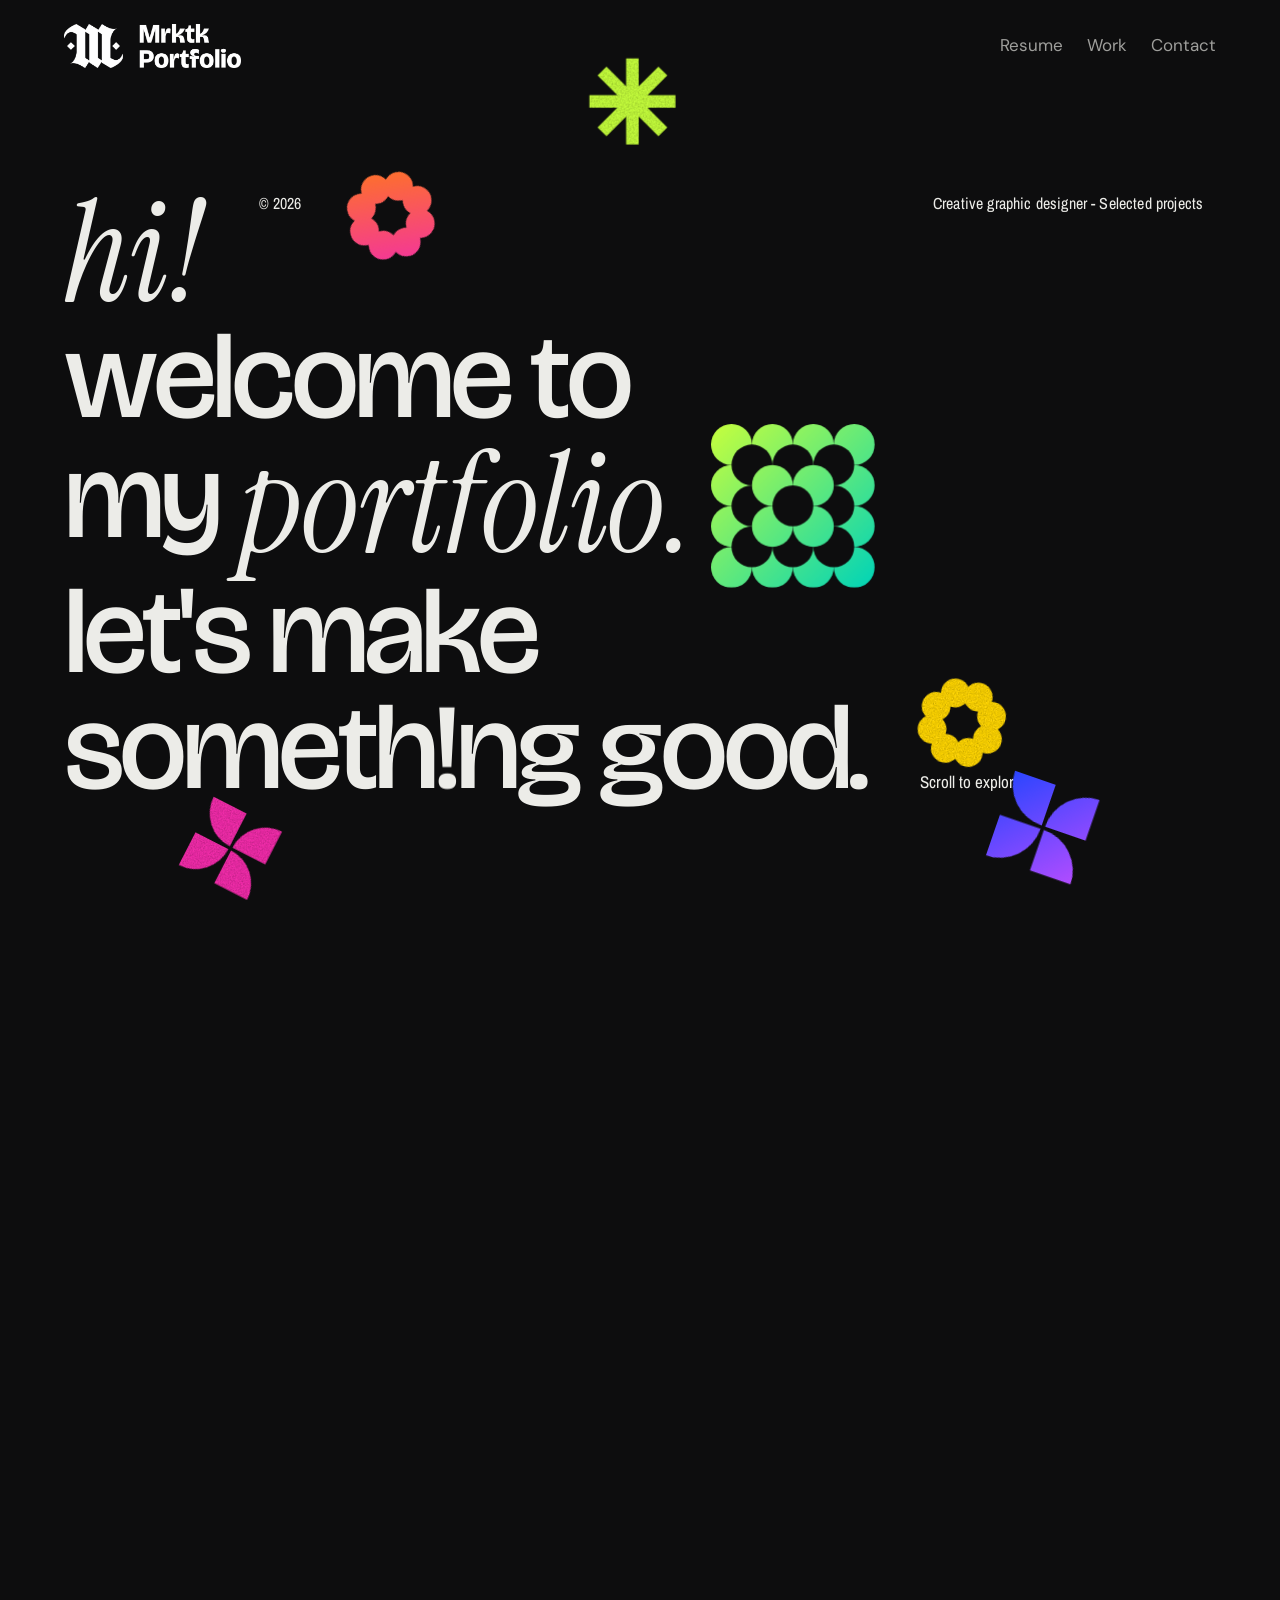
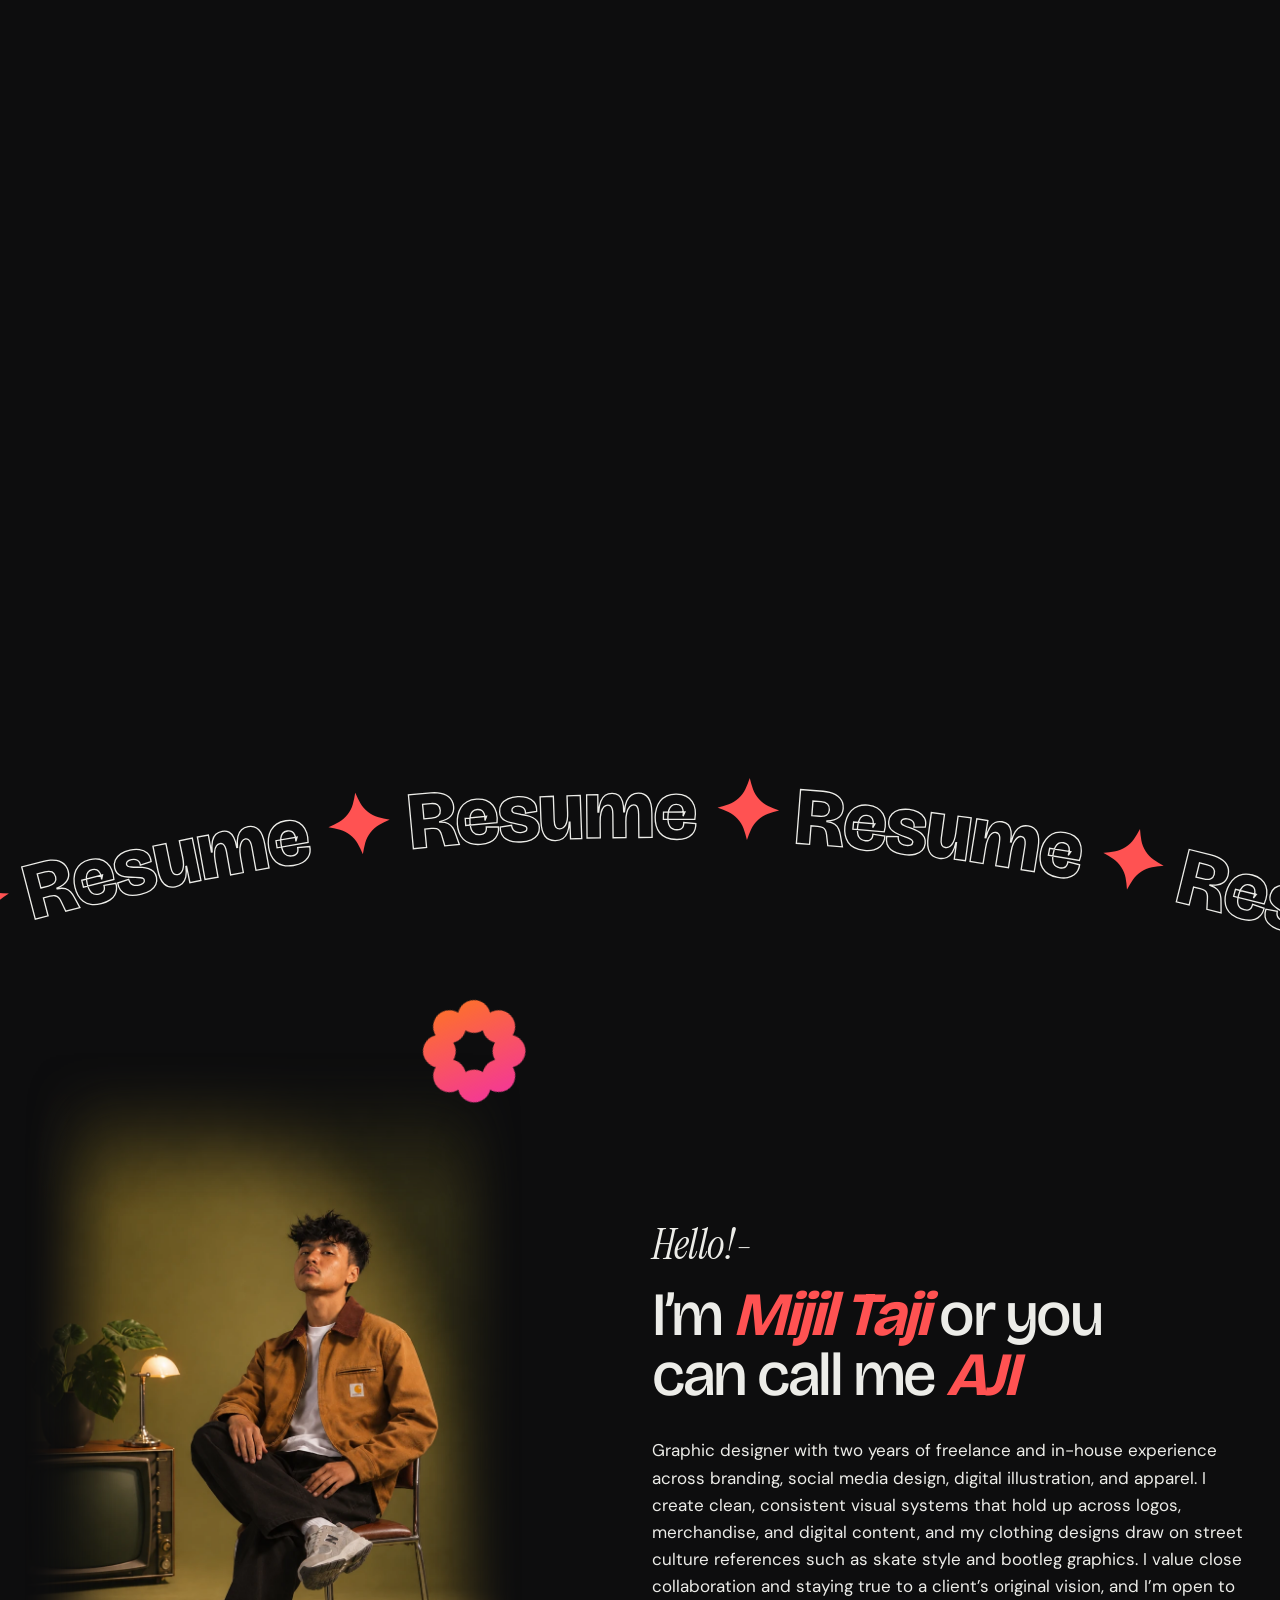
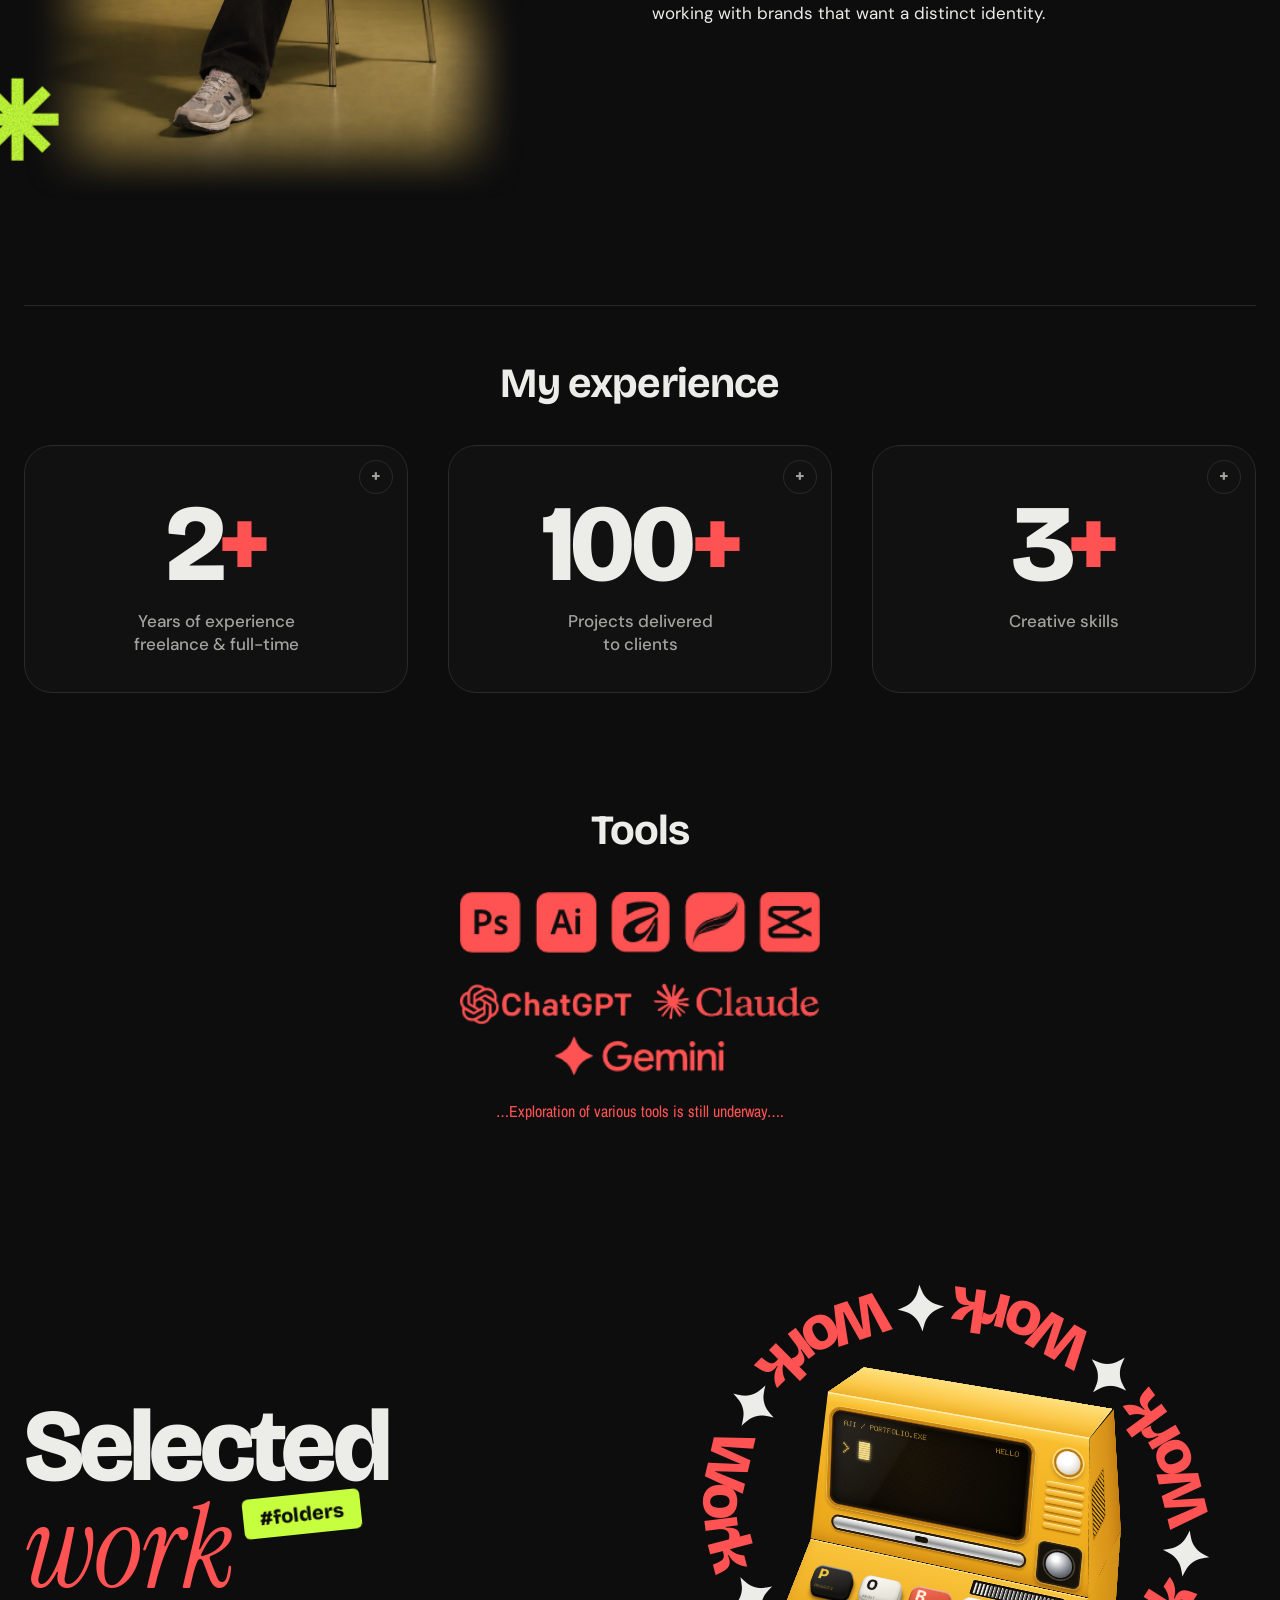
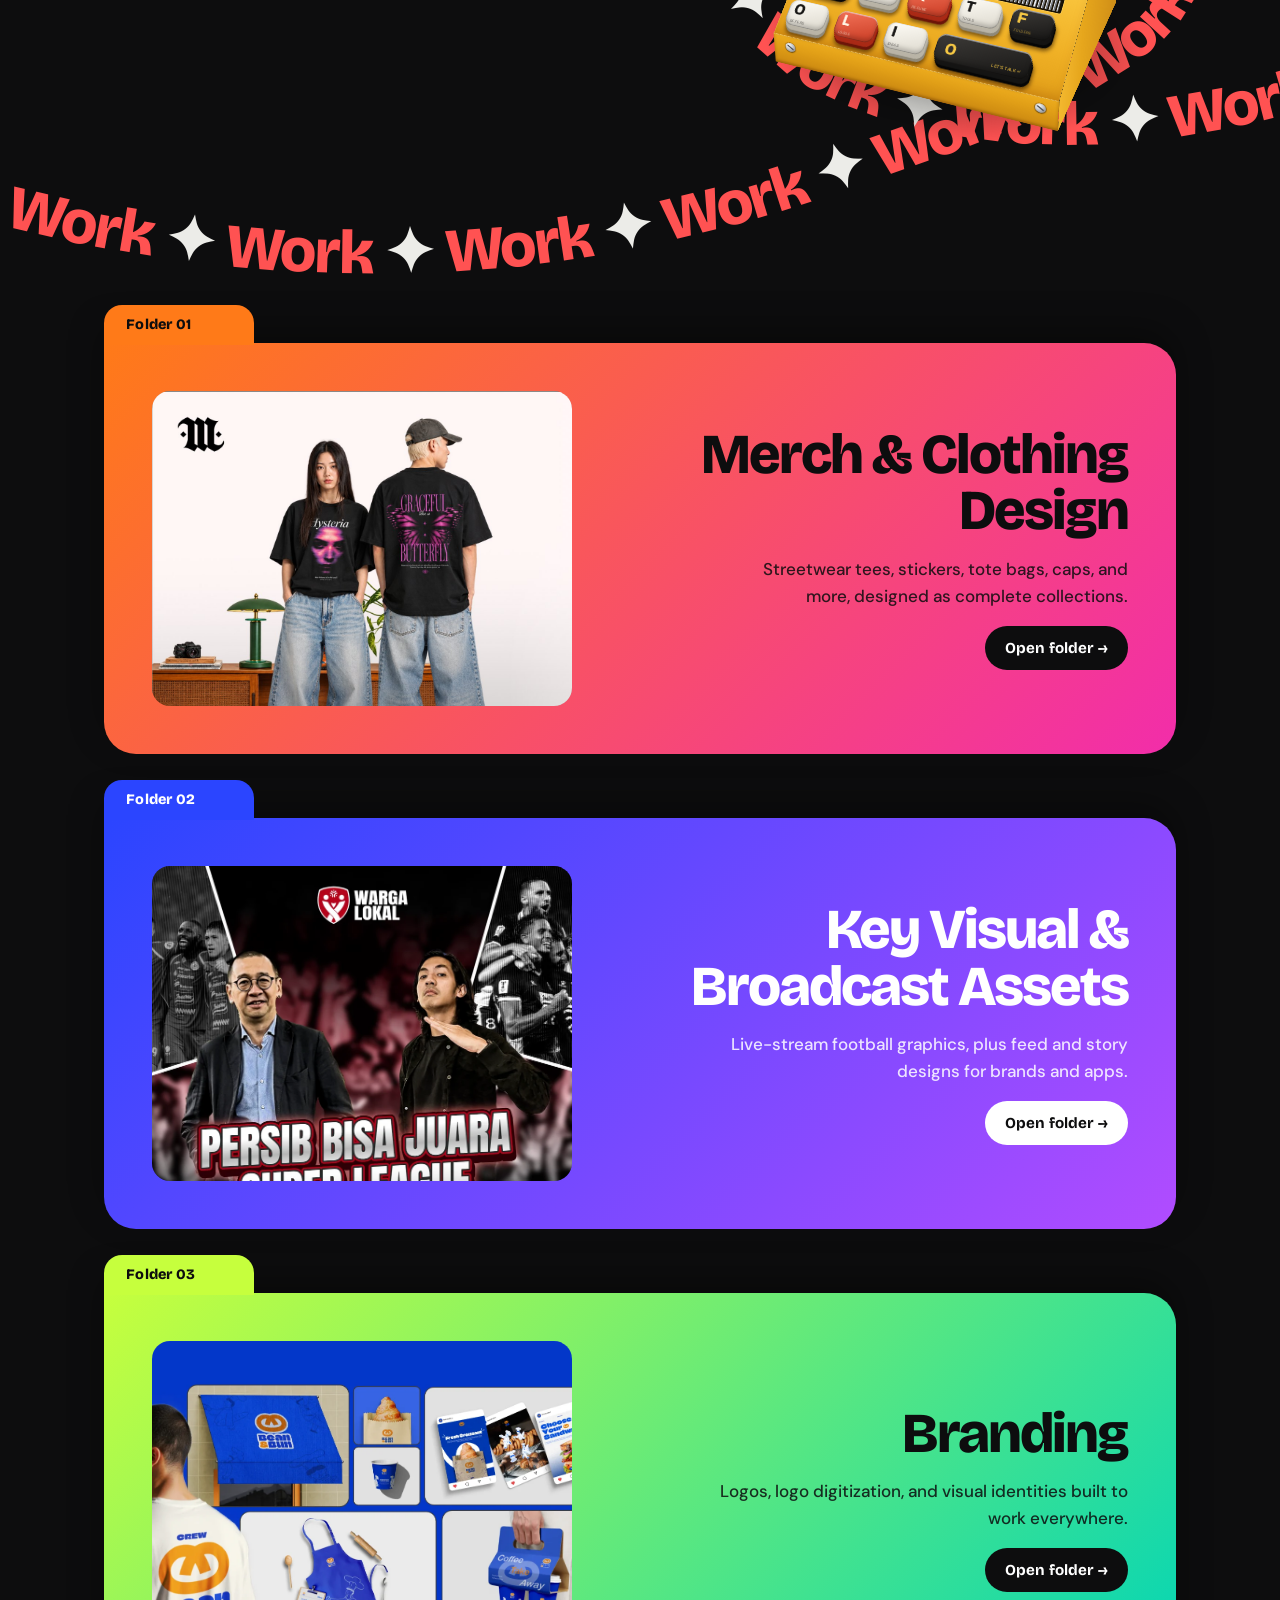
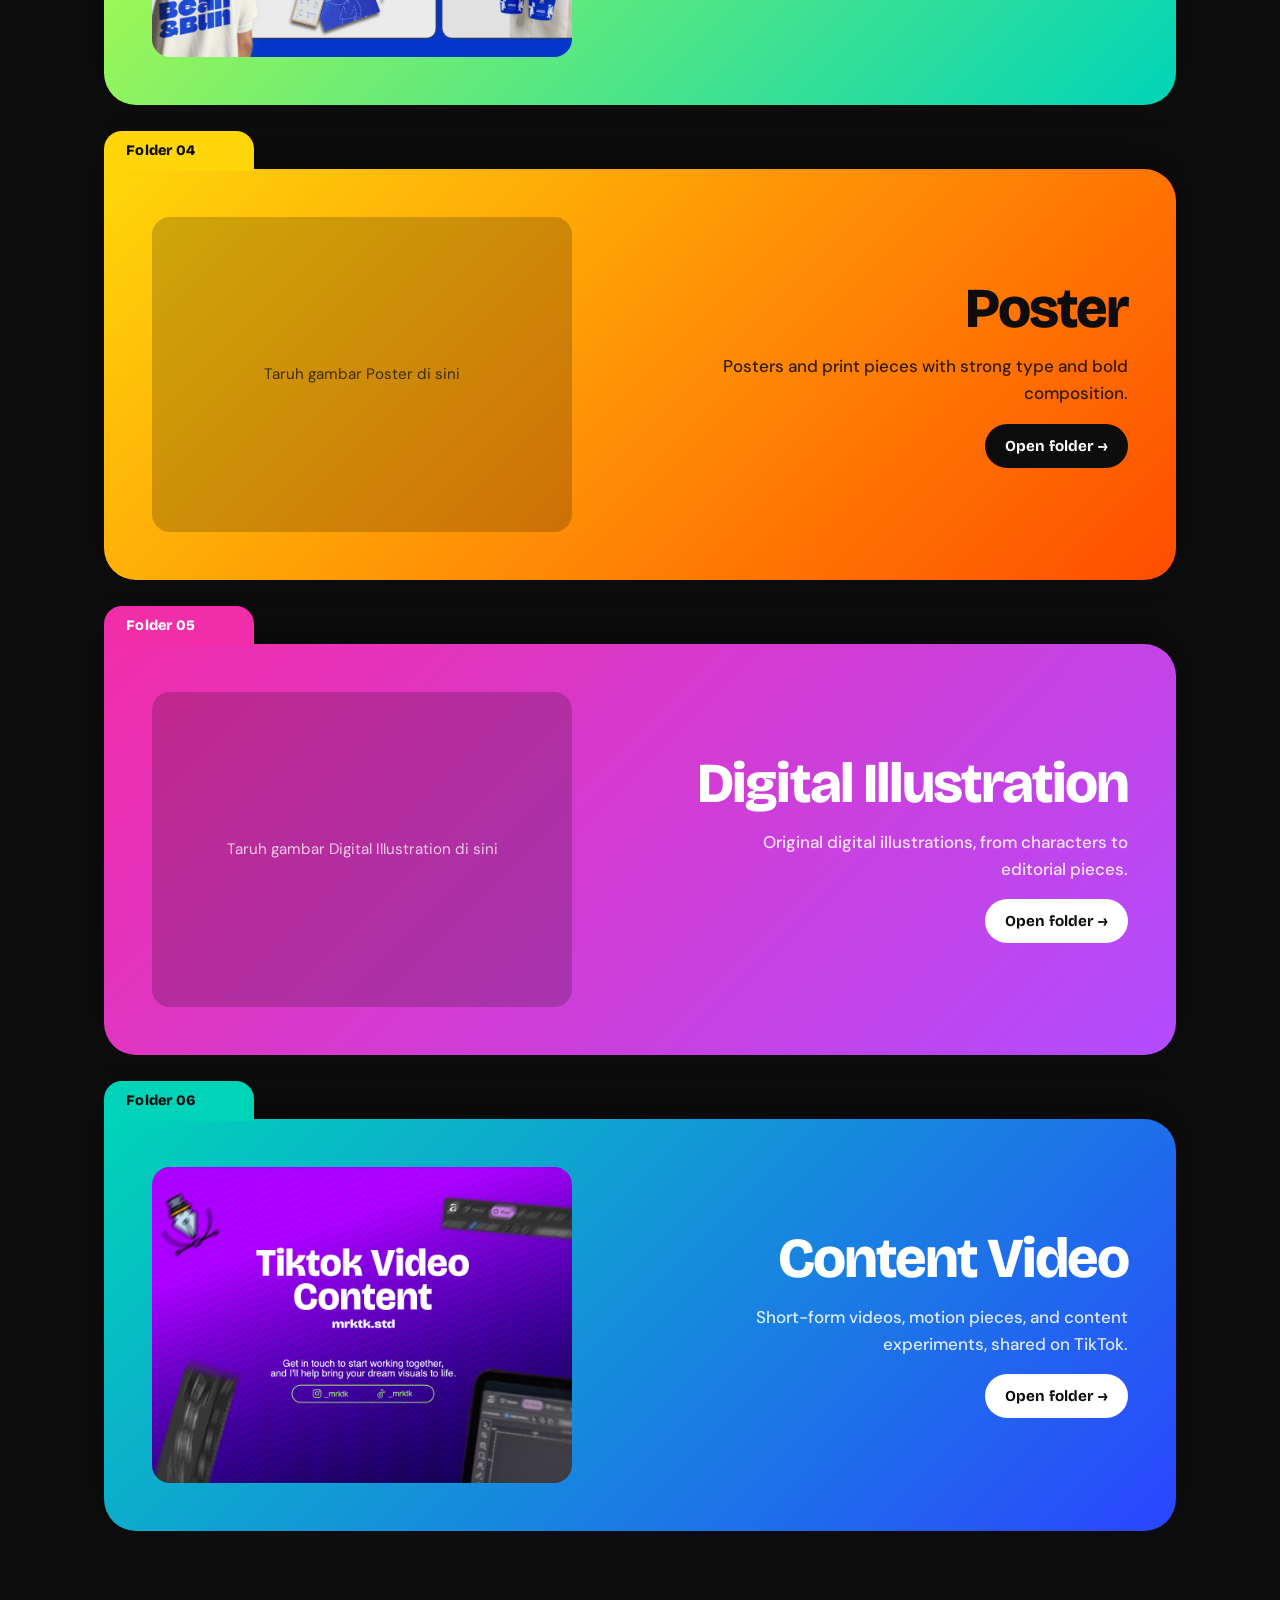
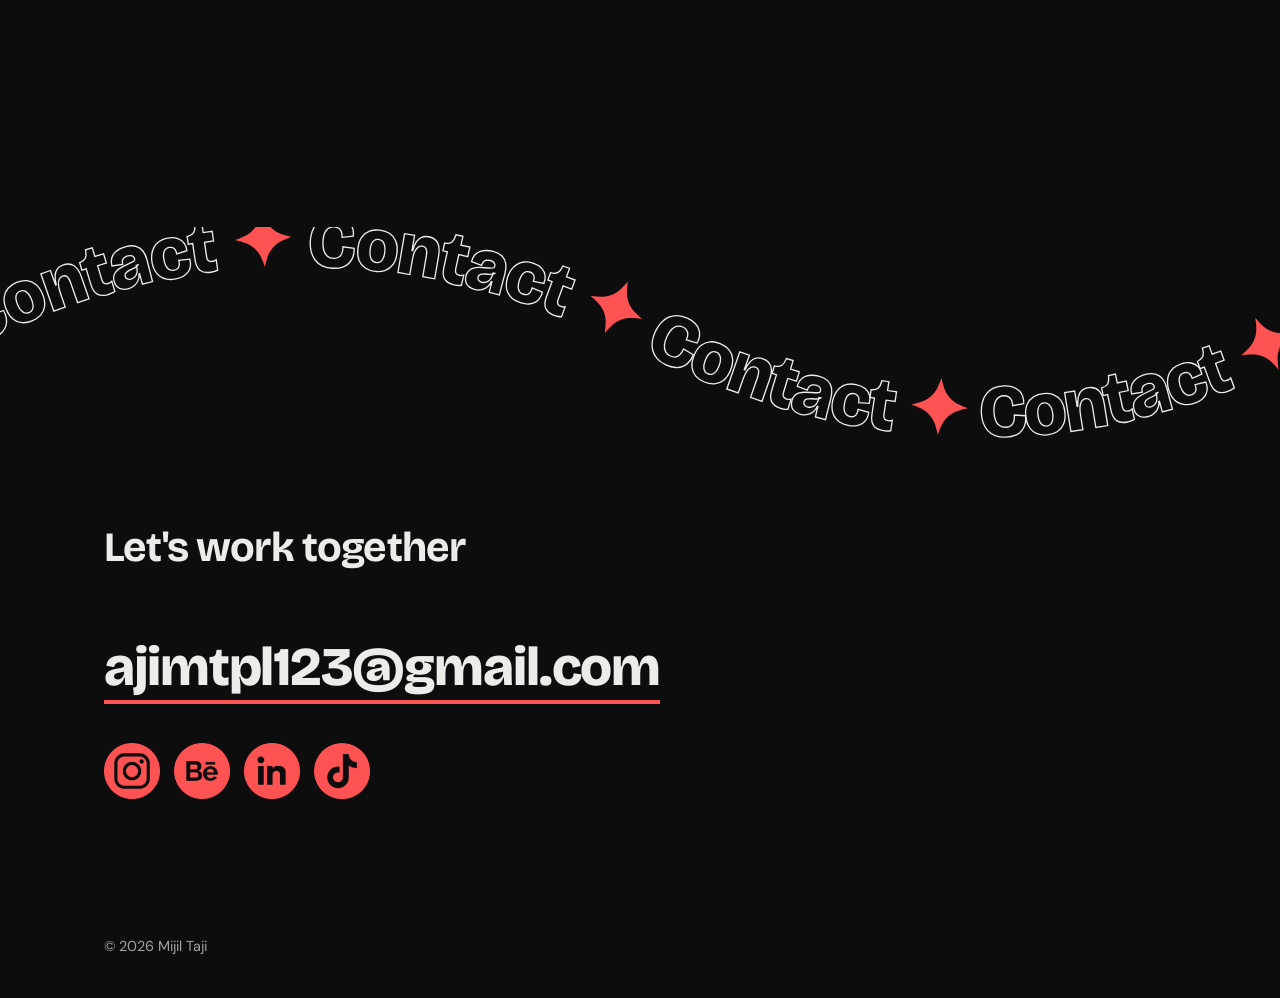
==== commit 8e0c96f5: "Update heading for social media assets section" ====
--- a/index.html
+++ b/index.html
@@ -198,7 +198,7 @@
           <img decoding="async" loading="lazy" src="images/social.webp" alt="Social Media Design &amp; Broadcast Assets: Warga Lokal Instagram post" style="object-position:50% 32%">
         </div>
         <div class="f-text">
-          <h3>Social Media Design &amp; Broadcast Assets</h3>
+          <h3> Key Visual &amp; Broadcast Assets</h3>
           <p>Live-stream football graphics, plus feed and story designs for brands and apps.</p>
           <span class="f-btn">Open folder &rarr;</span>
         </div>
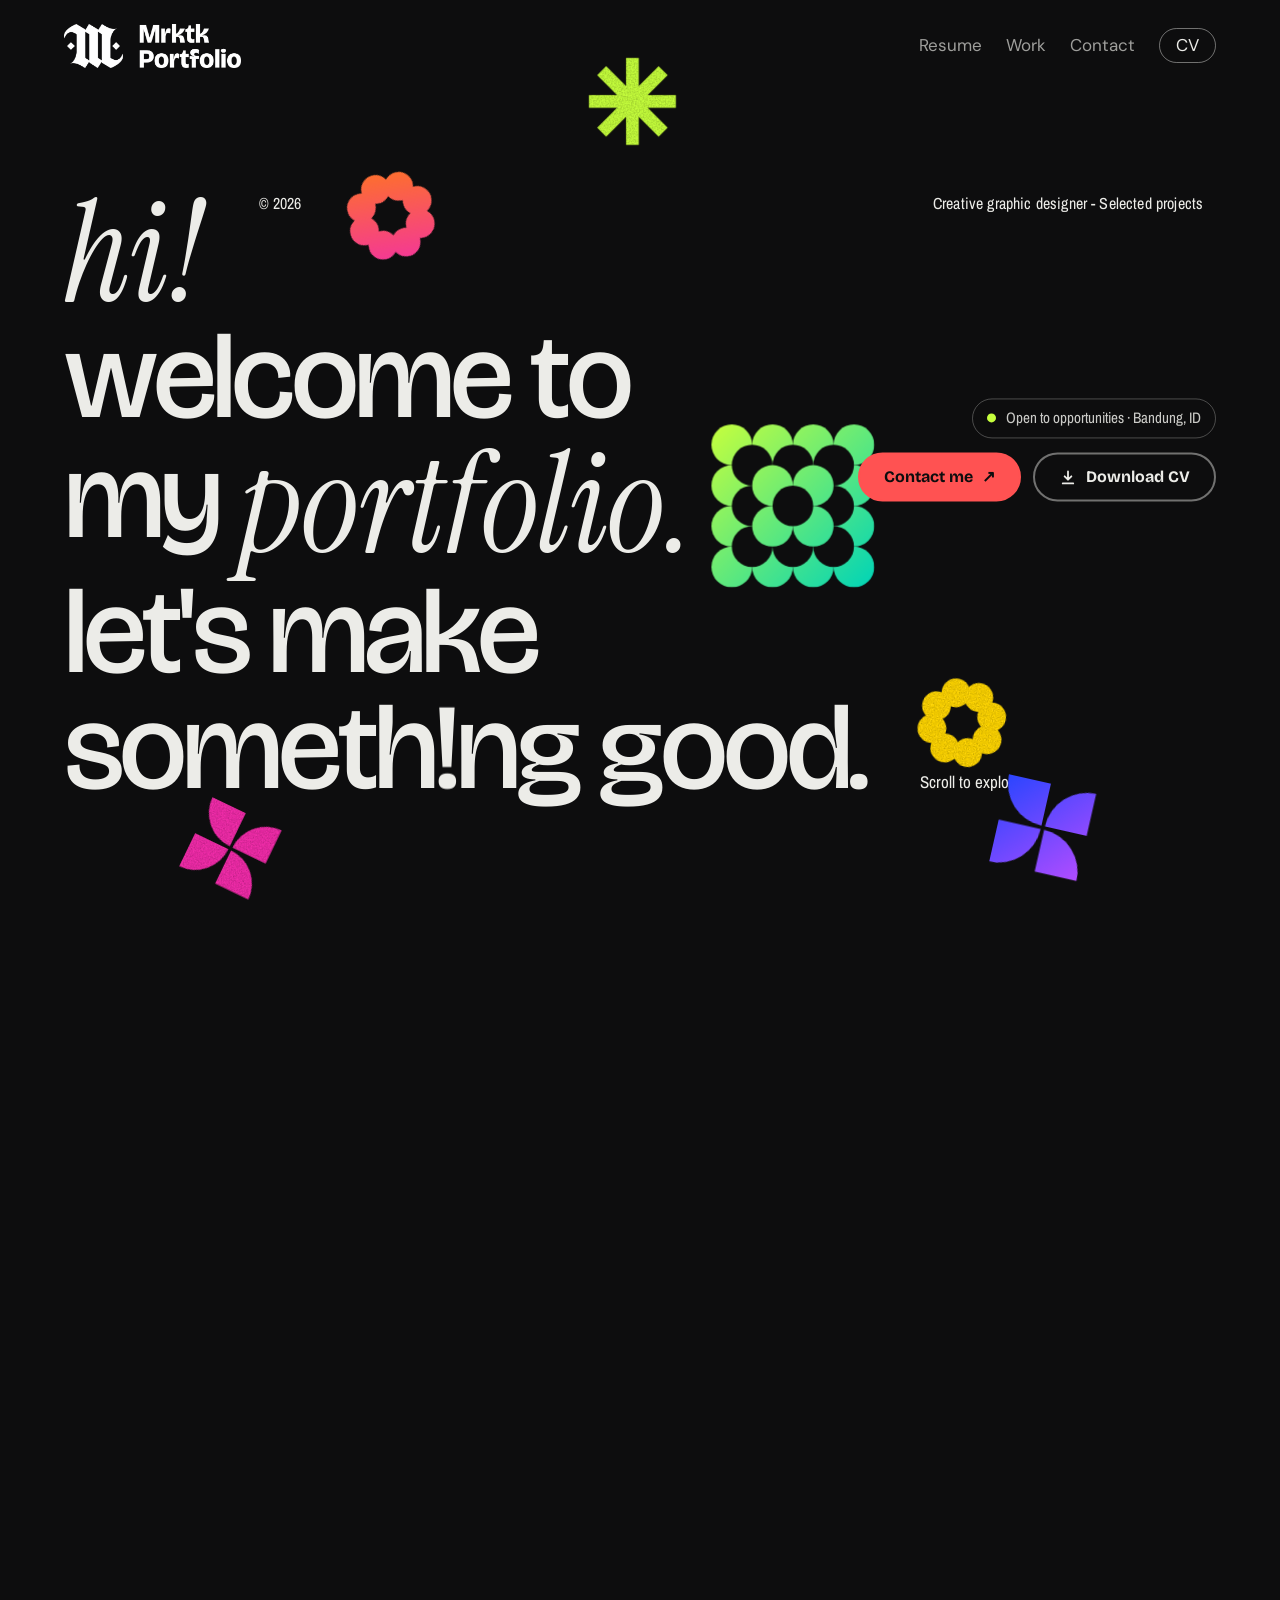
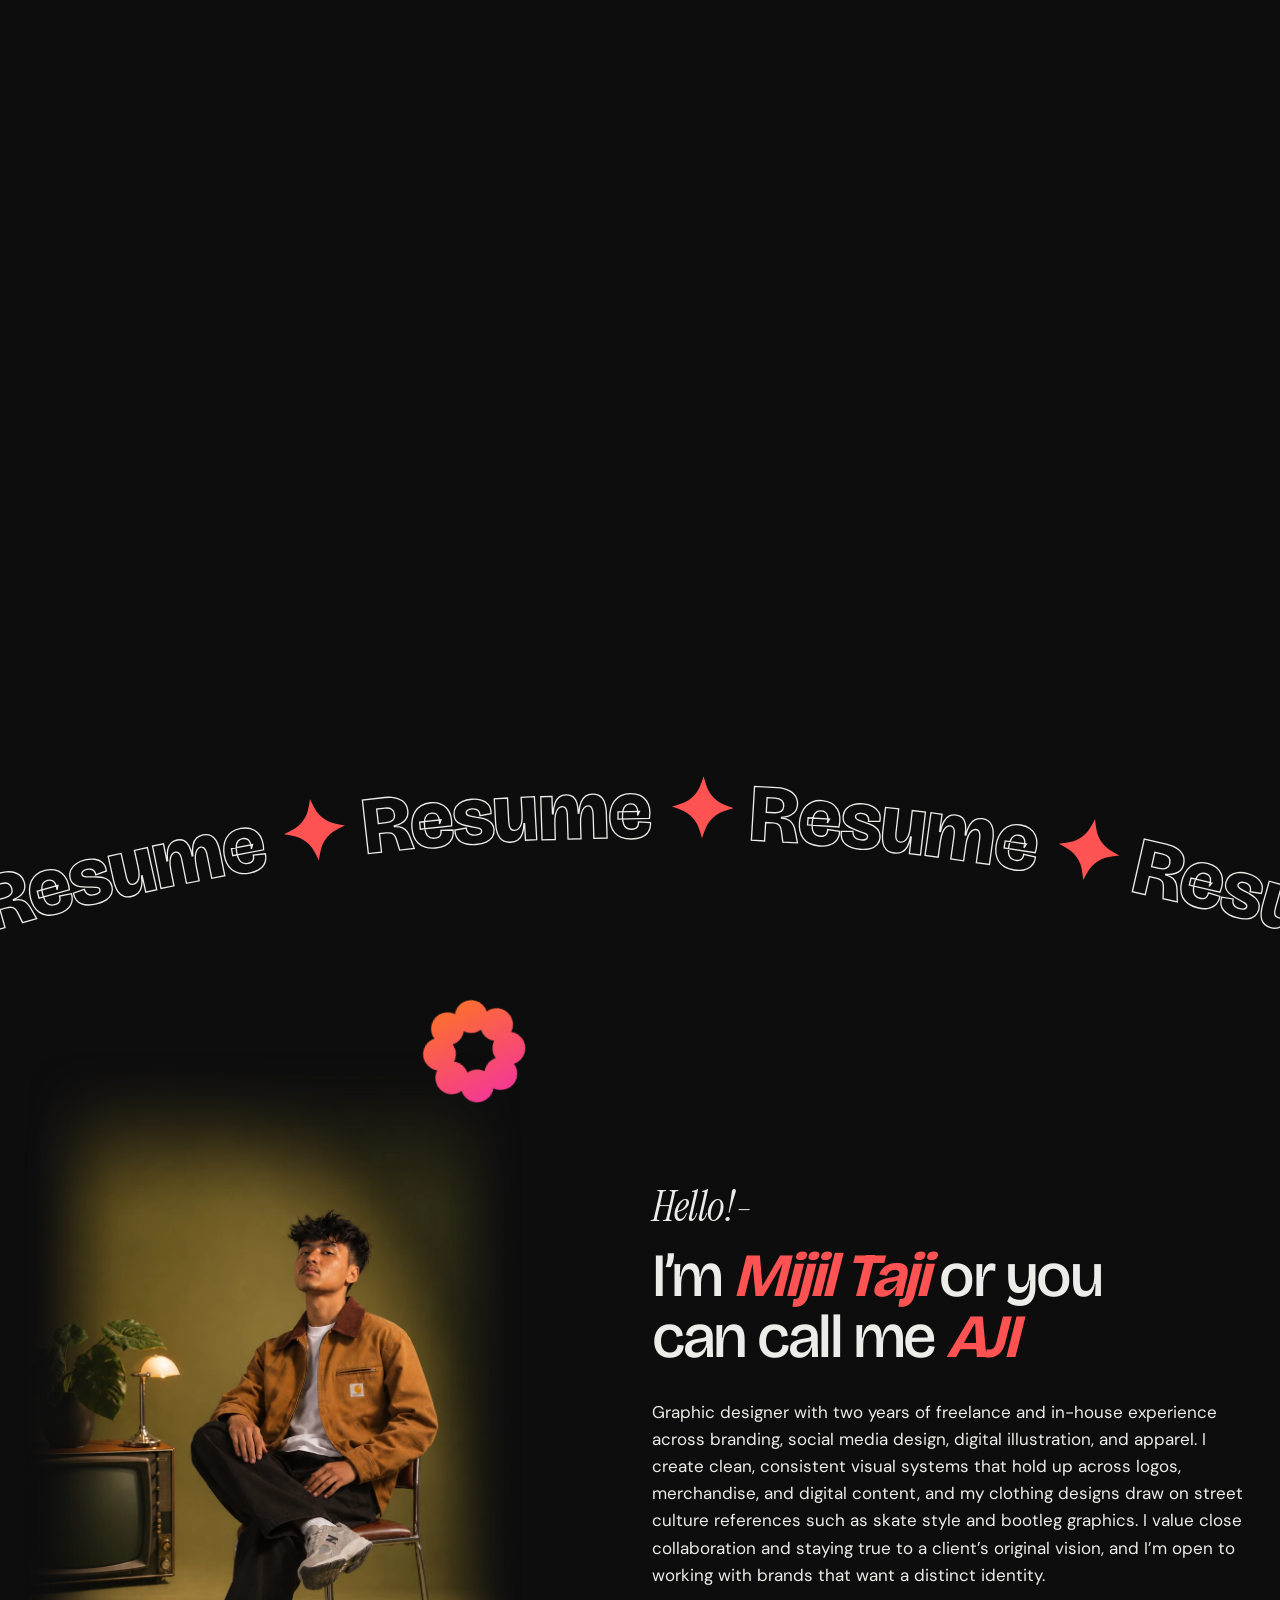
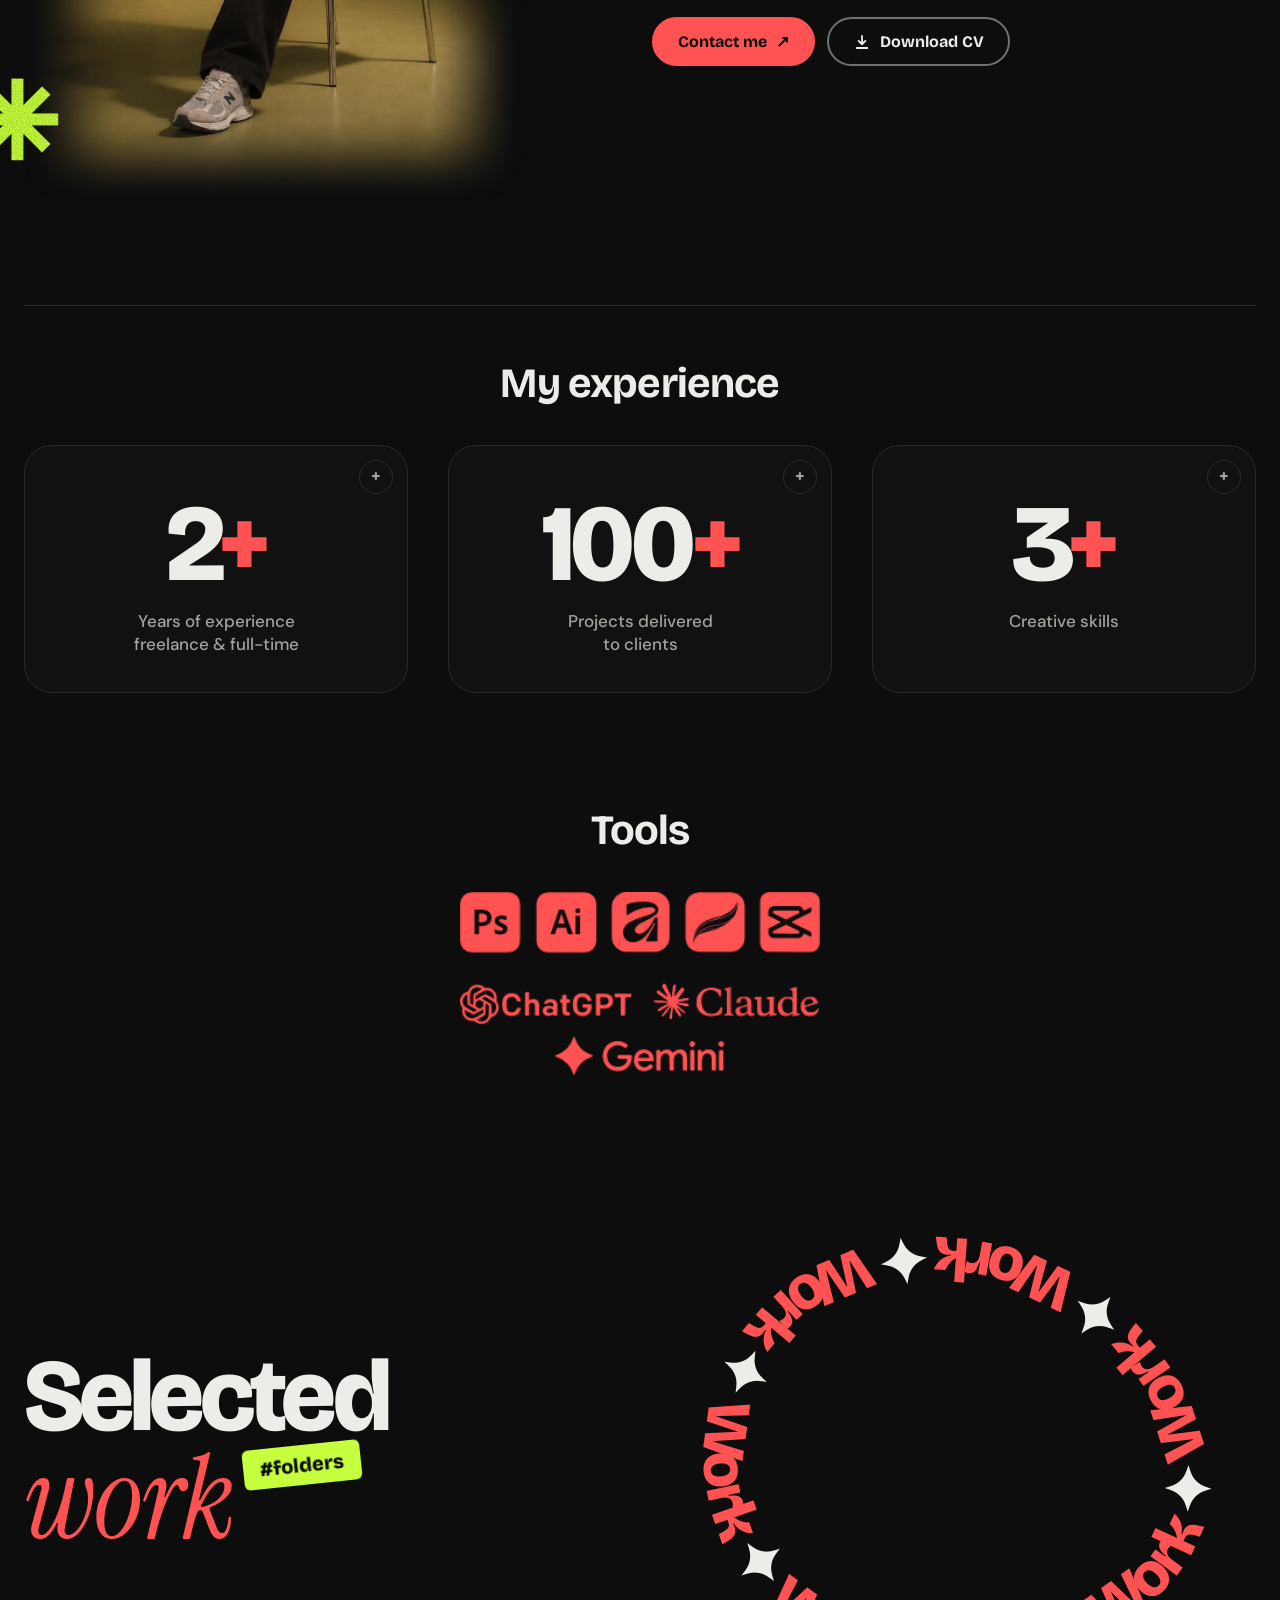
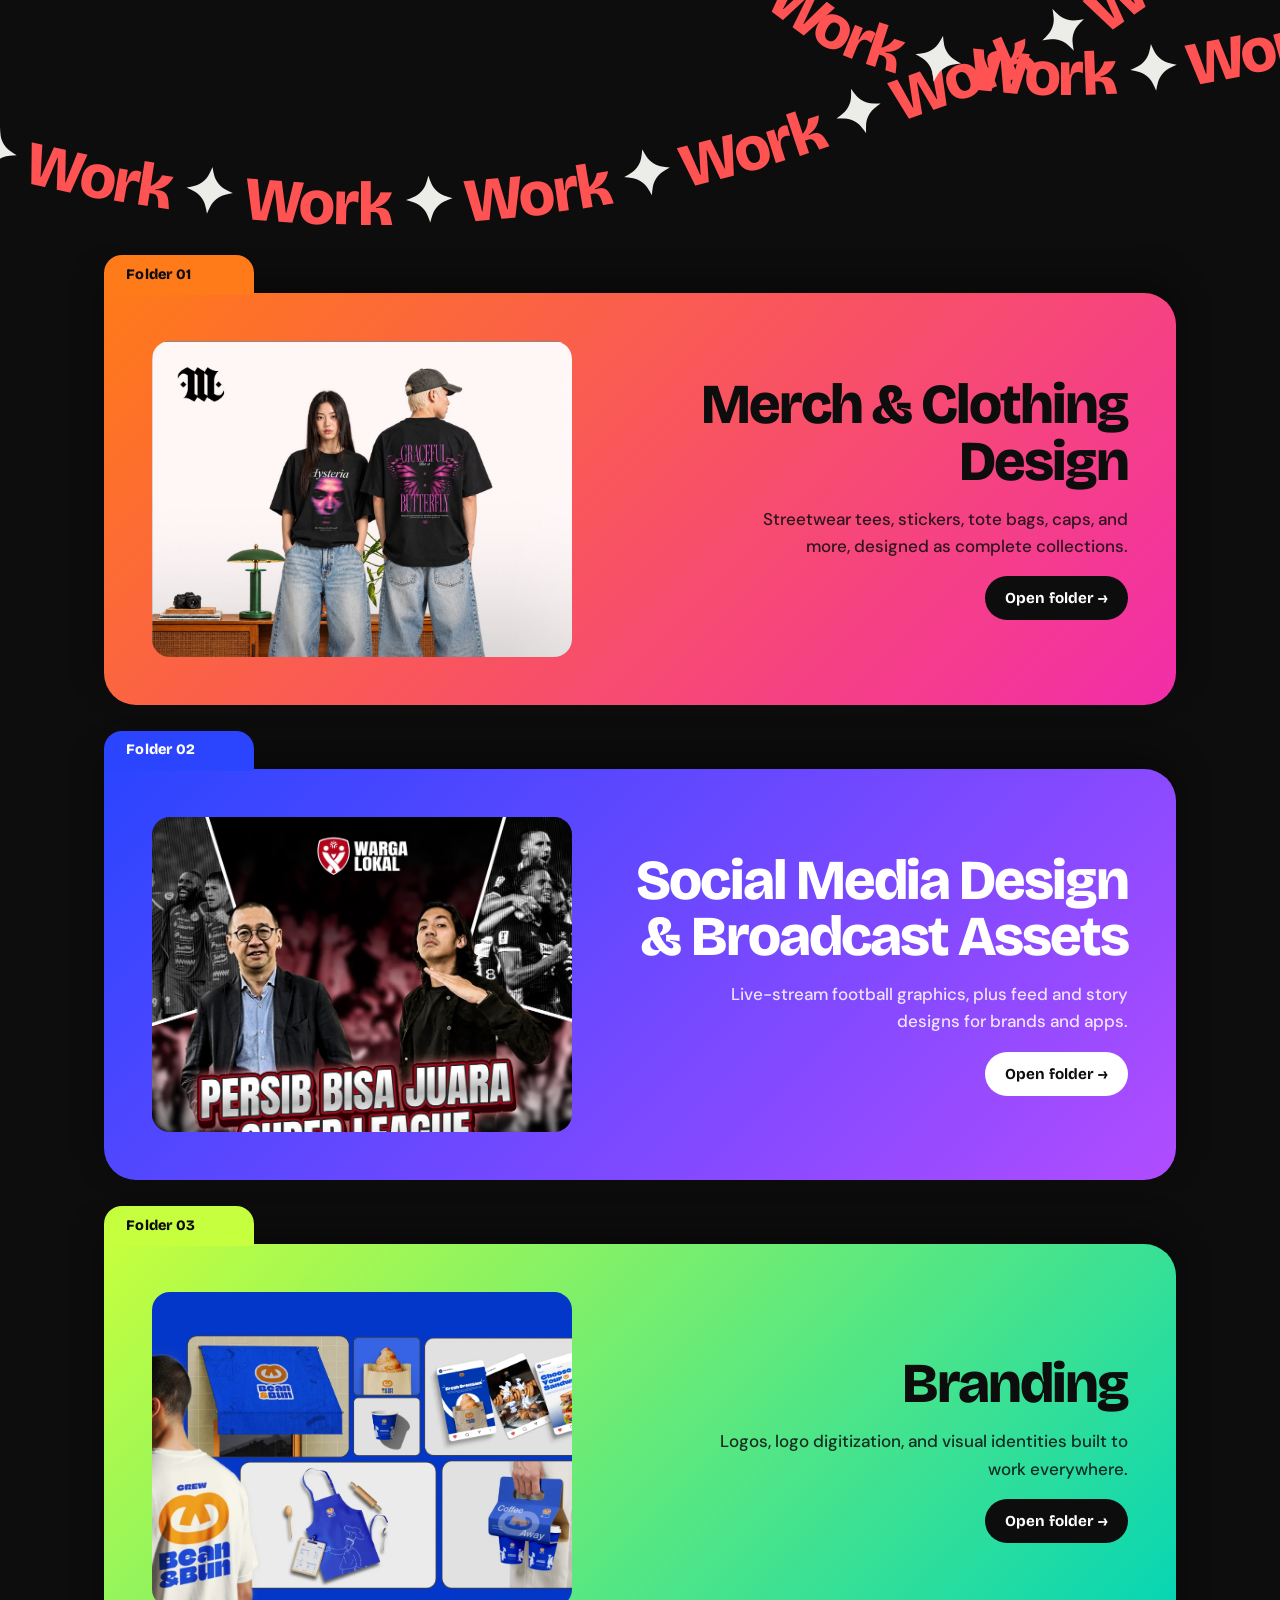
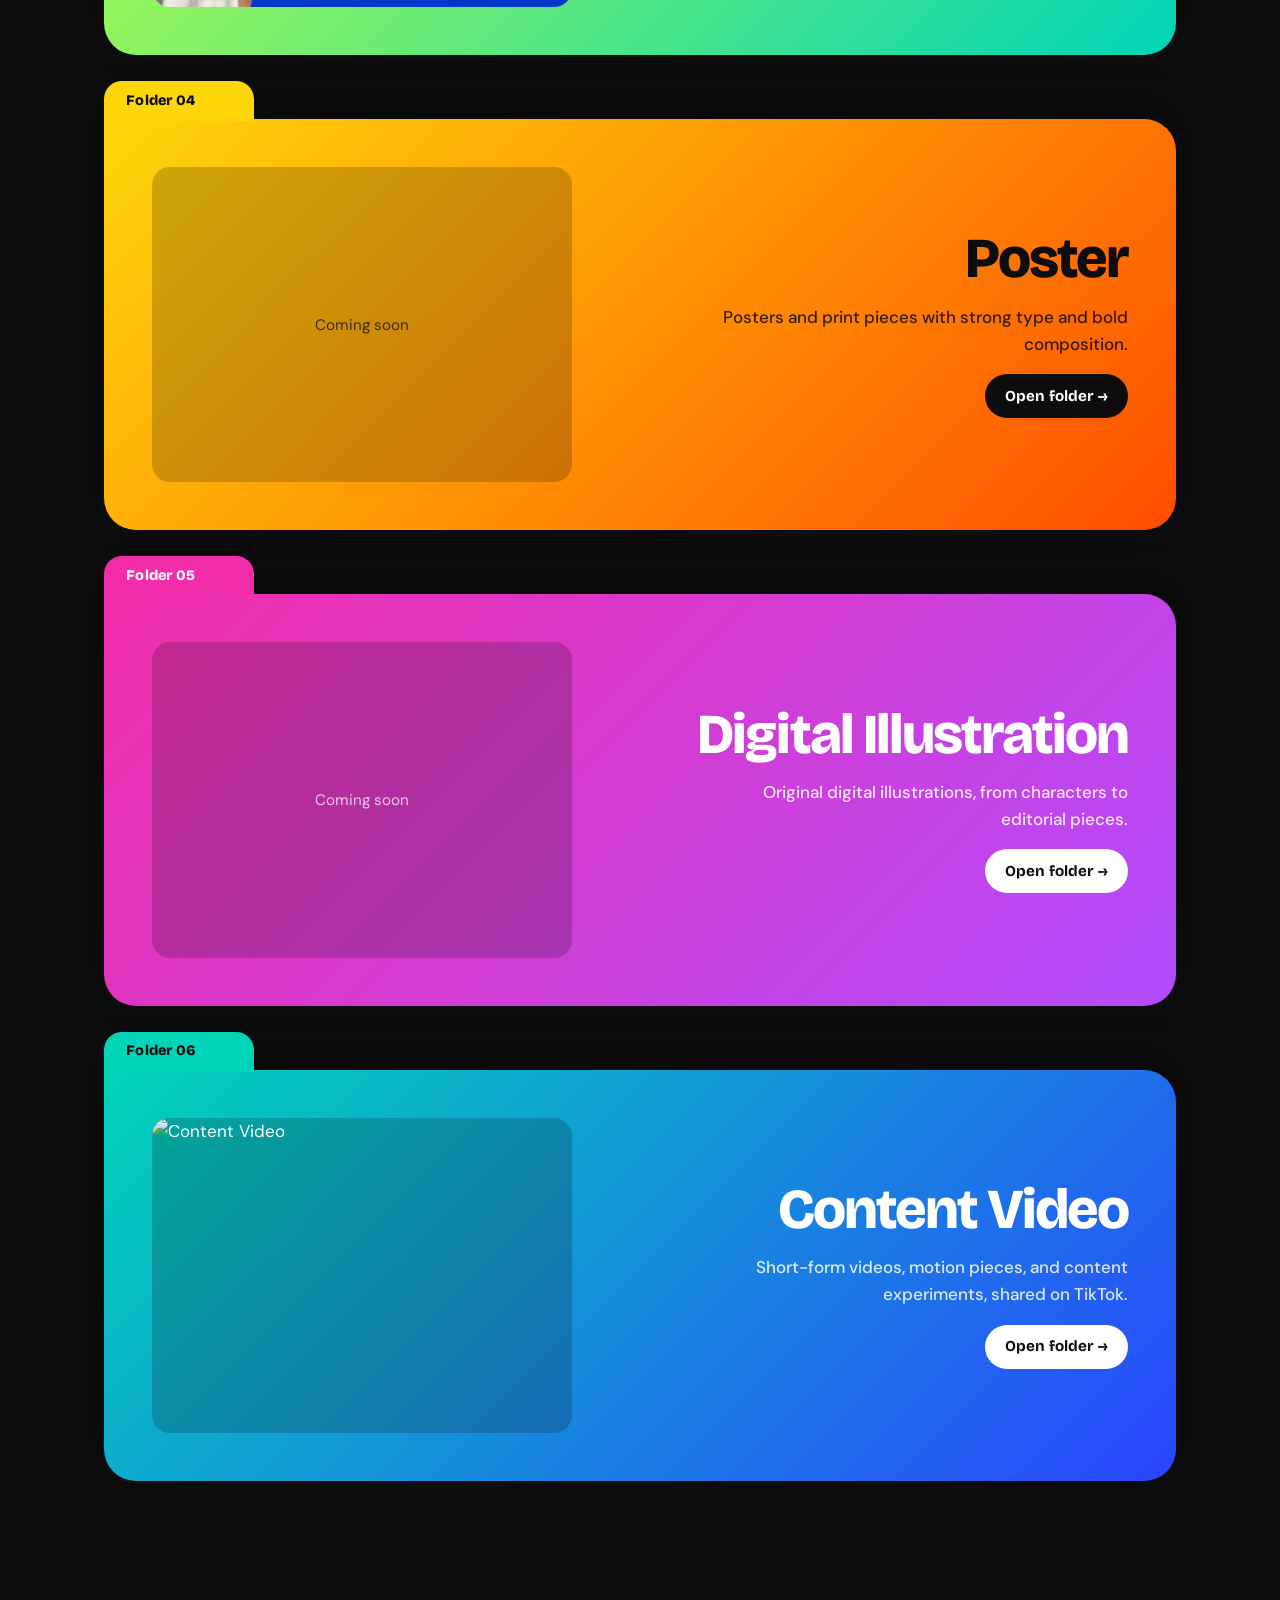
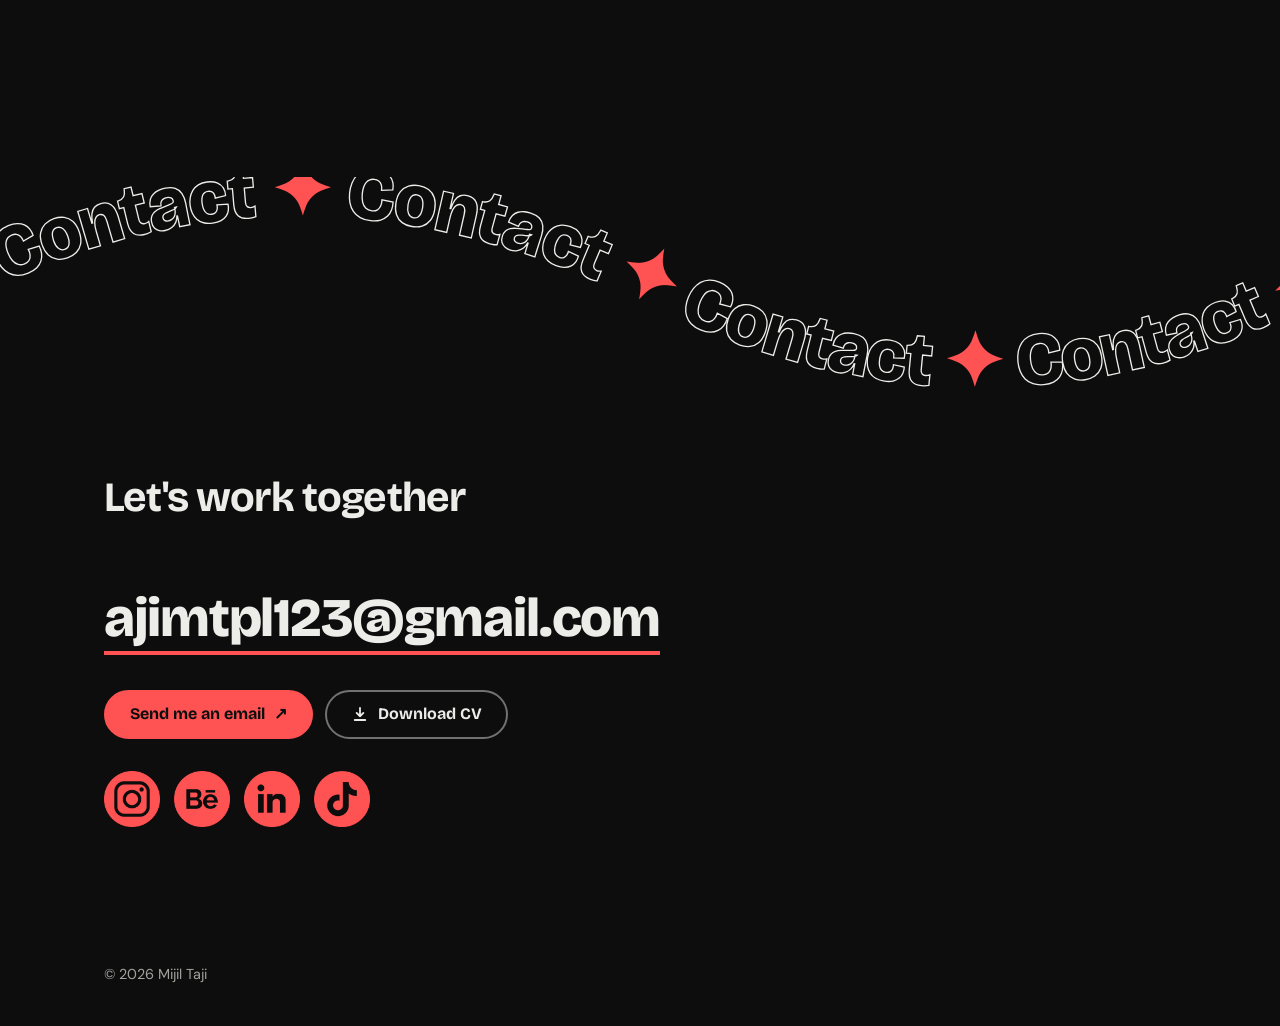
==== commit eef7786e: "Add files via upload" ====
--- a/index.html
+++ b/index.html
@@ -54,6 +54,7 @@
         <li><a href="#resume">Resume</a></li>
         <li><a href="#work">Work</a></li>
         <li><a href="#contact">Contact</a></li>
+        <li><a class="nav-cv" href="files/CV_Mijil_Taji_Prio_Laksono.pdf" download>CV</a></li>
       </ul>
     </nav>
 
@@ -77,6 +78,14 @@
       <span class="line l5"><span>so<span class="under">m<span class="obj" aria-hidden="true" style="--s:6vw; --lift:-30"><span class="wob" style="--t:4.8s; --dl:-1.5s"><svg class="shp" data-m="spin" viewBox="0 0 100 100" style="filter:url(#noise)"><use href="#s-wheel" fill="#F22DAA"/></svg></span></span></span>ething good.</span><span class="hint-wrap" aria-hidden="true"><span class="scroll-hint">Scroll to explore</span><span class="obj" style="--s:7vw; --lift:-38"><span class="wob" style="--t:3.6s; --dl:-2.5s"><svg class="shp" data-m="swing" viewBox="0 0 100 100" style="filter:url(#noise)"><use href="#s-flower" fill="#FFD60A"/></svg></span></span></span></span>
     </h1>
 
+    <!-- AJAKAN BERTINDAK di layar pertama. GANTI: tulisan status, atau hapus <span class="open-chip"> kalau tidak perlu. File CV ada di folder files/ -->
+    <div class="hero-cta">
+      <span class="open-chip"><i aria-hidden="true"></i>Open to opportunities &middot; Bandung, ID</span>
+      <div class="cta-row">
+        <a class="btn" href="#contact">Contact me <span aria-hidden="true">&nearr;</span></a>
+<a class="btn ghost" href="files/CV_Mijil_Taji_Prio_Laksono.pdf" download><svg viewBox="0 0 24 24" width="18" height="18" fill="none" stroke="currentColor" stroke-width="2.4" stroke-linecap="round" stroke-linejoin="round" aria-hidden="true"><path d="M12 4v11m0 0-4.5-4.5M12 15l4.5-4.5M5 20h14"/></svg> Download CV</a>
+      </div>
+    </div>
   </div>
 </header>
 
@@ -96,6 +105,10 @@
         <p class="hello"><span class="serif">Hello!-</span></p>
         <h2 class="name">I’m <b>Mijil Taji</b> or you can call me <b>AJI</b></h2>
         <p class="lead">Graphic designer with two years of freelance and in-house experience across branding, social media design, digital illustration, and apparel. I create clean, consistent visual systems that hold up across logos, merchandise, and digital content, and my clothing designs draw on street culture references such as skate style and bootleg graphics. I value close collaboration and staying true to a client’s original vision, and I’m open to working with brands that want a distinct identity.</p>
+        <div class="cta-row">
+          <a class="btn" href="#contact">Contact me <span aria-hidden="true">&nearr;</span></a>
+          <a class="btn ghost" href="files/CV_Mijil_Taji_Prio_Laksono.pdf" download><svg viewBox="0 0 24 24" width="18" height="18" fill="none" stroke="currentColor" stroke-width="2.4" stroke-linecap="round" stroke-linejoin="round" aria-hidden="true"><path d="M12 4v11m0 0-4.5-4.5M12 15l4.5-4.5M5 20h14"/></svg> Download CV</a>
+        </div>
       </div>
     </div>
 
@@ -113,7 +126,6 @@
     <div class="tools-wrap">
       <h2>Tools</h2>
       <img decoding="async" loading="lazy" class="tools-img" src="images/tools.png" alt="Tools I use: Photoshop, Illustrator, Procreate, Alight Motion, CapCut, ChatGPT, Claude, and Gemini.">
-      <p class="tools-note">…Exploration of various tools is still underway….</p>
     </div>
     <!-- SEMENTARA DIKOSONGKAN (pendidikan, pengalaman kerja, tools). Untuk menampilkan lagi, hapus tanda komentar ini dan penutupnya di bawah.
     <div class="cv">
@@ -198,7 +210,7 @@
           <img decoding="async" loading="lazy" src="images/social.webp" alt="Social Media Design &amp; Broadcast Assets: Warga Lokal Instagram post" style="object-position:50% 32%">
         </div>
         <div class="f-text">
-          <h3> Key Visual &amp; Broadcast Assets</h3>
+          <h3>Social Media Design &amp; Broadcast Assets</h3>
           <p>Live-stream football graphics, plus feed and story designs for brands and apps.</p>
           <span class="f-btn">Open folder &rarr;</span>
         </div>
@@ -218,7 +230,7 @@
         <span class="f-tab">Folder 04</span>
         <div class="f-media">
           <!-- <img decoding="async" loading="lazy" src="images/poster.jpg" alt="Poster"> -->
-          <span class="ph">Taruh gambar Poster di sini</span>
+          <span class="ph">Coming soon</span>
         </div>
         <div class="f-text">
           <h3>Poster</h3>
@@ -230,7 +242,7 @@
         <span class="f-tab">Folder 05</span>
         <div class="f-media">
           <!-- <img decoding="async" loading="lazy" src="images/illustration.jpg" alt="Digital Illustration"> -->
-          <span class="ph">Taruh gambar Digital Illustration di sini</span>
+          <span class="ph">Coming soon</span>
         </div>
         <div class="f-text">
           <h3>Digital Illustration</h3>
@@ -241,7 +253,7 @@
       <a class="folder" href="#" data-folder="content" style="--i:5; --c1:#00D4B8; --c2:#2B45FF; --fg:#FFFFFF; --fg2:#0D0D0E; --tabfg:#0D0D0E">
         <span class="f-tab">Folder 06</span>
         <div class="f-media">
-          <span class="ph">Taruh gambar Content Video di sini</span>
+          <span class="ph">Coming soon</span>
         </div>
         <div class="f-text">
           <h3>Content Video</h3>
@@ -258,6 +270,10 @@
   <div class="wrap">
     <h2>Let's work together</h2>
     <a class="mail" href="mailto:ajimtpl123@gmail.com">ajimtpl123@gmail.com</a>
+    <div class="cta-row">
+      <a class="btn" href="mailto:ajimtpl123@gmail.com">Send me an email <span aria-hidden="true">&nearr;</span></a>
+      <a class="btn ghost" href="files/CV_Mijil_Taji_Prio_Laksono.pdf" download><svg viewBox="0 0 24 24" width="18" height="18" fill="none" stroke="currentColor" stroke-width="2.4" stroke-linecap="round" stroke-linejoin="round" aria-hidden="true"><path d="M12 4v11m0 0-4.5-4.5M12 15l4.5-4.5M5 20h14"/></svg> Download CV</a>
+    </div>
     <ul class="socials">
       <!-- Link profil: ubah di href tiap ikon (Instagram, Behance, LinkedIn, TikTok) -->
       <li><a href="https://www.instagram.com/_taajiii" target="_blank" rel="noopener" aria-label="Instagram" title="Instagram"><img decoding="async" loading="lazy" src="images/social-instagram.png" alt="" width="56" height="56"></a></li>
--- a/css/style.css
+++ b/css/style.css
@@ -103,7 +103,7 @@
 .sec:hover h2::after { width: 100%; }
 @media (hover: hover) {
   /* section lain meredup saat satu section ditunjuk kursor */
-  body:has(.sec:hover) .sec:not(:hover) { opacity: .5; }
+  body:has(.sec:hover) .sec:not(:hover):not(.contact) { opacity: .5; }   /* Contact tidak ikut meredup supaya email & tombolnya selalu jelas */
 }
 
 /* ========== RUNNING TEXT (MARQUEE) ========== */
@@ -736,3 +736,35 @@
 .bn-type .live { position: absolute; inset: 0; }
 .bn-type.typing .live::after { content: ""; display: inline-block; width: 2px; height: 1.05em; margin-left: 2px; vertical-align: -.16em; background: #fff; animation: scBlink .8s steps(1) infinite; }
 .bn-sr { position: absolute; width: 1px; height: 1px; overflow: hidden; clip-path: inset(50%); white-space: nowrap; }
+
+
+/* ===== Video TikTok: thumbnail, putar saat hover / ketuk ===== */
+.gal-thumb { position: relative; cursor: pointer; background: linear-gradient(160deg, #1b1b1f, #0b0b0c); outline-offset: 3px; }
+.gal-thumb > img { position: absolute; inset: 0; width: 100%; height: 100%; object-fit: cover; display: block; }
+.gal-thumb > iframe { position: absolute; inset: 0; opacity: 0; transition: opacity .25s; }
+.gal-thumb.on > iframe { opacity: 1; }
+.gal-play { position: absolute; left: 50%; top: 50%; width: 56px; height: 56px; margin: -28px 0 0 -28px; border-radius: 50%; background: rgba(255,255,255,.92); box-shadow: 0 6px 20px rgba(0,0,0,.35); transition: transform .2s; }
+.gal-play::after { content: ""; position: absolute; left: 22px; top: 17px; border-style: solid; border-width: 11px 0 11px 18px; border-color: transparent transparent transparent #0D0D0E; }
+.gal-thumb:hover .gal-play, .gal-thumb:focus-visible .gal-play { transform: scale(1.12); }
+.gal-thumb.on .gal-play { opacity: 0; pointer-events: none; }
+
+
+/* ========== TOMBOL (Contact me / Download CV), status "Open to opportunities" ========== */
+.btn { display: inline-flex; align-items: center; gap: .55em; padding: .85em 1.5em; border-radius: 999px; border: 2px solid var(--accent); background: var(--accent); color: #0D0D0E;
+       font-family: var(--head); font-weight: 700; font-size: 1rem; line-height: 1; text-decoration: none; white-space: nowrap; transition: transform .2s ease, background .2s ease, color .2s ease, border-color .2s ease; }
+.btn:hover, .btn:focus-visible { transform: translateY(-3px); }
+.btn.ghost { background: transparent; color: var(--ink); border-color: rgba(236,236,232,.45); }
+.btn.ghost:hover, .btn.ghost:focus-visible { background: var(--ink); border-color: var(--ink); color: #0D0D0E; }
+.cta-row { display: flex; flex-wrap: wrap; gap: 12px; margin-top: 28px; }
+.hero-cta { position: absolute; left: 5vw; bottom: clamp(20px, 5vh, 52px); z-index: 4; display: flex; flex-direction: column; align-items: flex-start; gap: 14px; opacity: max(0, calc(1 - var(--p, 0) * 3)); }
+.hero-cta .cta-row { margin-top: 0; }
+.open-chip { display: inline-flex; align-items: center; gap: .6em; padding: .45em .95em; border: 1px solid rgba(236,236,232,.28); border-radius: 999px; font-family: var(--small-font); font-size: .95rem; color: rgba(236,236,232,.85); }
+.open-chip i { width: 9px; height: 9px; border-radius: 50%; background: #C6FF3D; animation: chipPulse 2s ease-out infinite; }
+@keyframes chipPulse { 0% { box-shadow: 0 0 0 0 rgba(198,255,61,.55); } 70%, 100% { box-shadow: 0 0 0 9px rgba(198,255,61,0); } }
+.stage nav ul a.nav-cv { color: var(--hero-ink); border: 1.5px solid rgba(236,236,232,.45); border-radius: 999px; padding: .3em .95em; }
+.stage nav ul a.nav-cv:hover { background: var(--hero-ink); color: #0D0D0E; }
+/* layar lebar: tombol di sisi kanan yang kosong (tengah), supaya tidak menabrak baris headline */
+@media (orientation: landscape) and (max-width: 1199px) { .hero-cta { display: none; } }   /* layar landscape sempit: sudah ada tombol Contact & CV di menu atas */
+@media (min-width: 1200px) { .hero-cta { left: auto; right: 5vw; bottom: auto; top: 50%; translate: 0 -50%; align-items: flex-end; } .hero-cta .cta-row { justify-content: flex-end; } }
+@media (max-width: 640px) { .hero-cta { right: 5vw; } .hero-cta .btn { padding: .75em 1.15em; font-size: .92rem; } .open-chip { font-size: .85rem; } }
+@media (prefers-reduced-motion: reduce) { .open-chip i { animation: none; } .btn { transition: none; } }
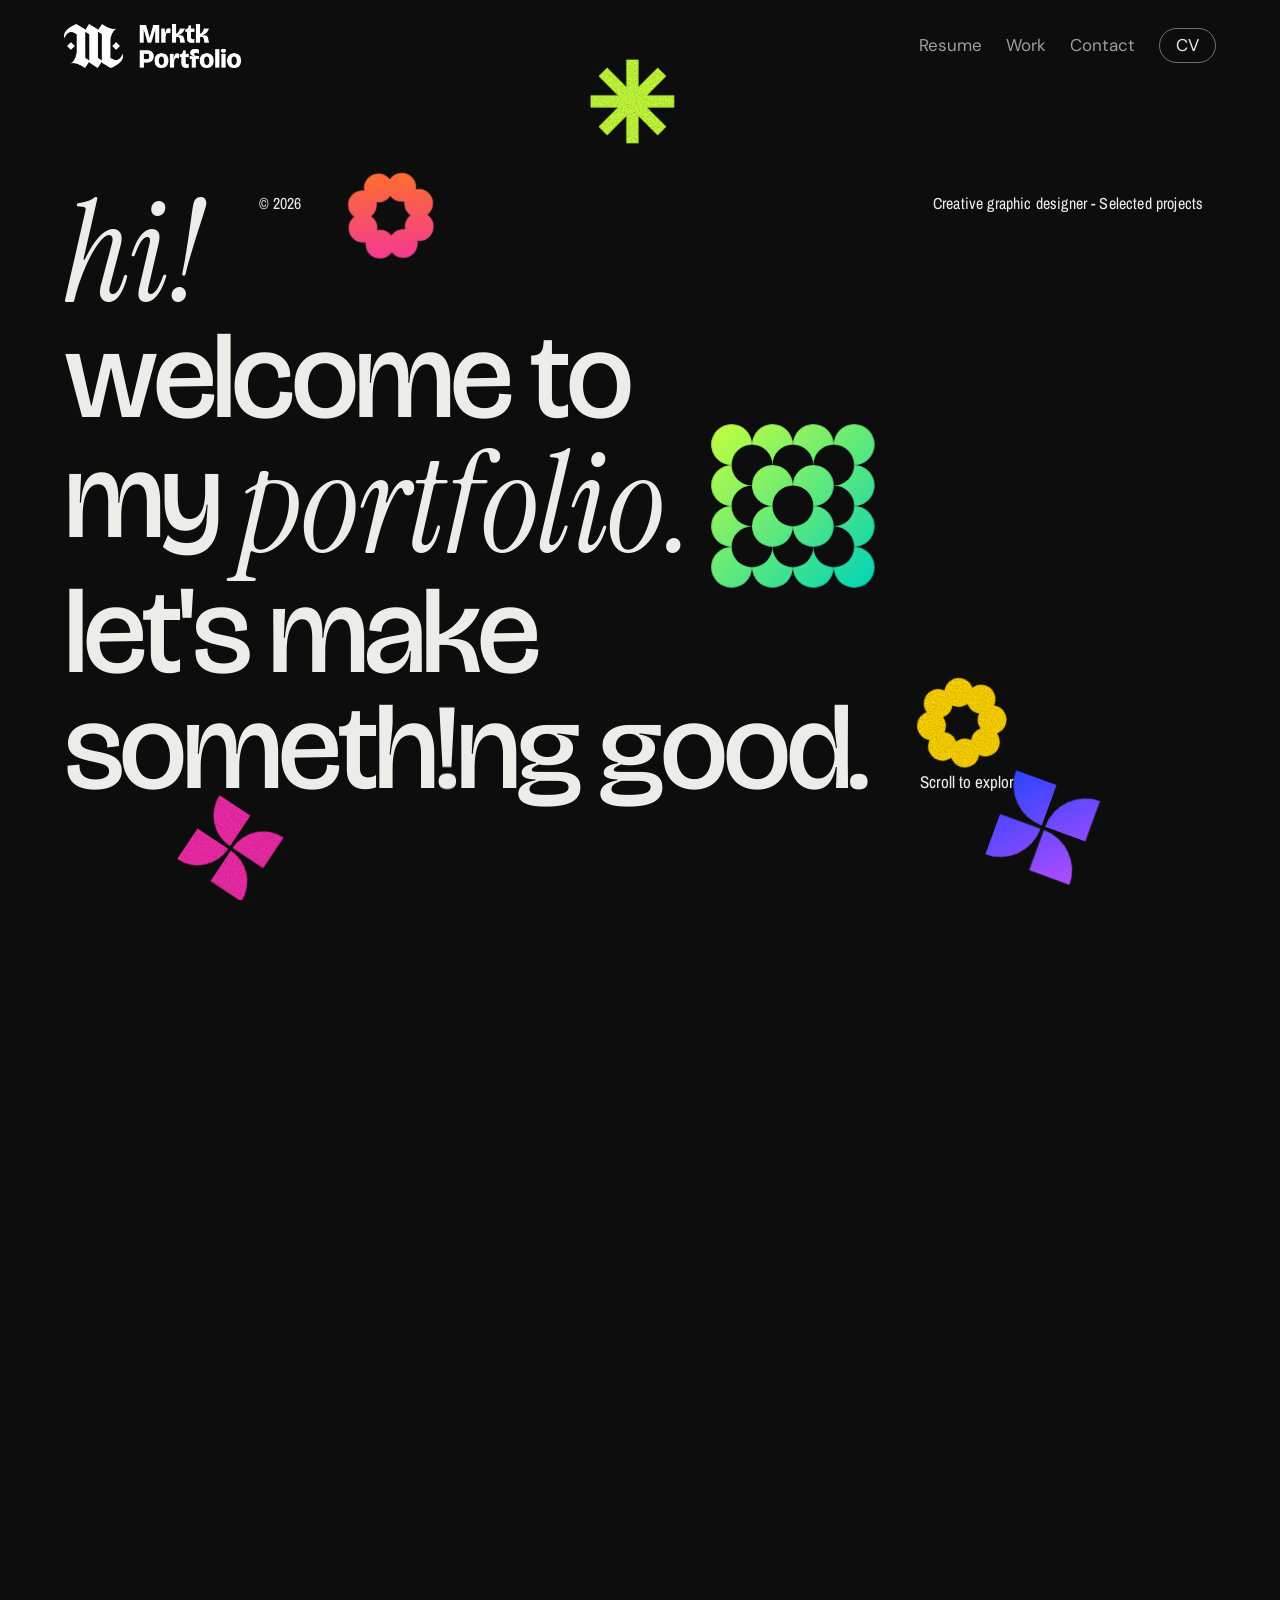
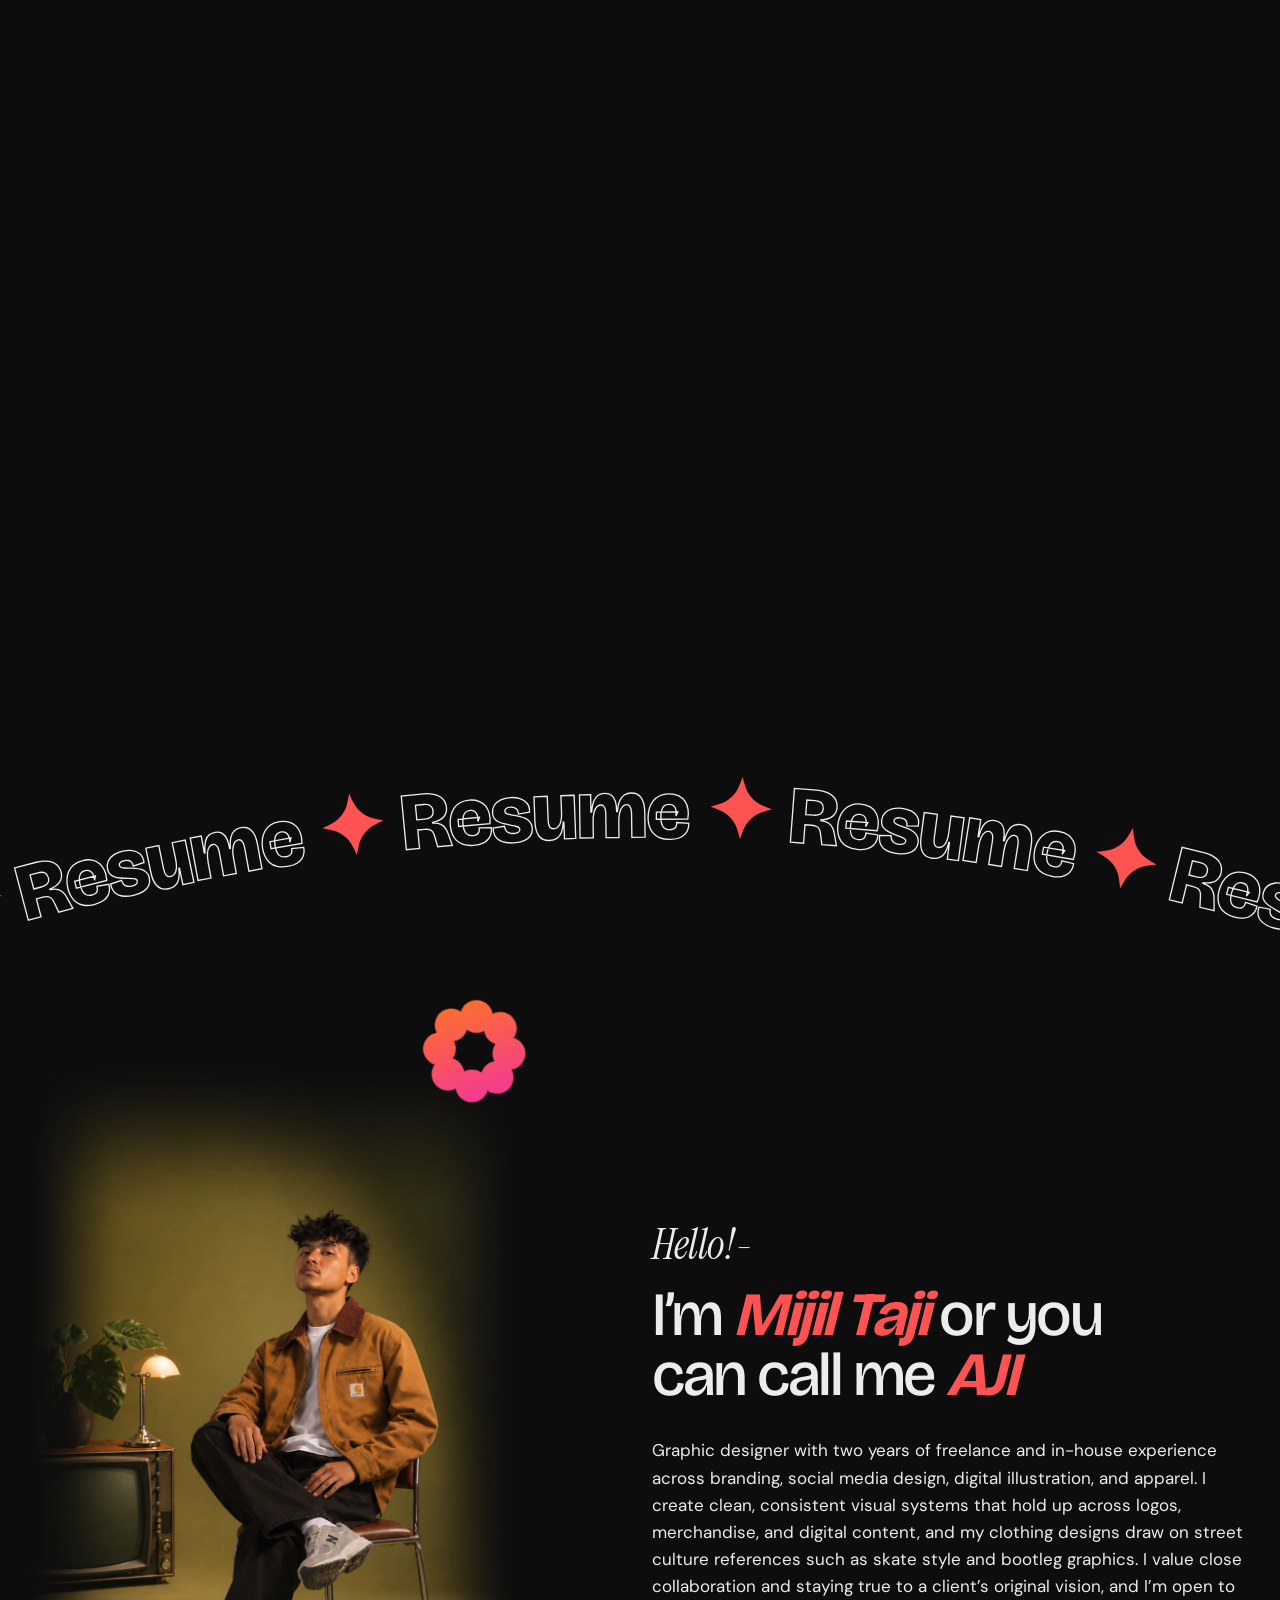
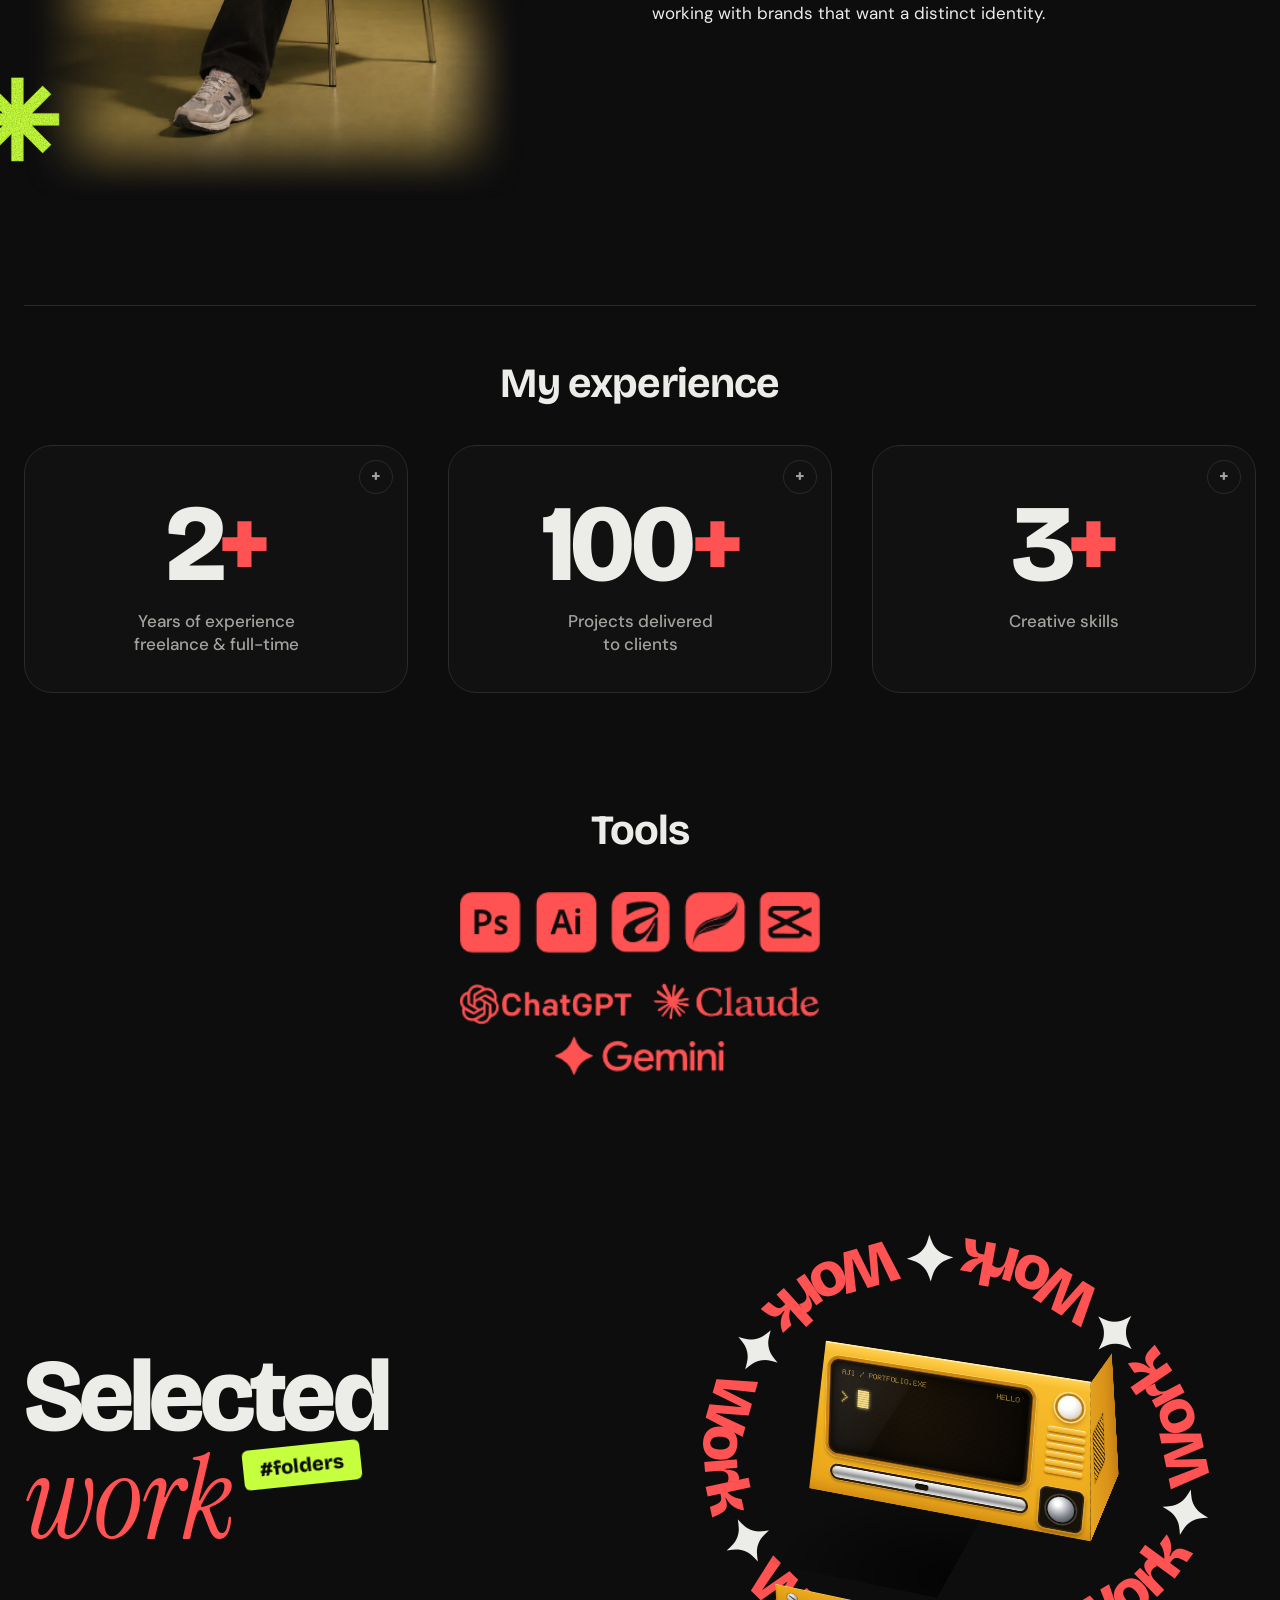
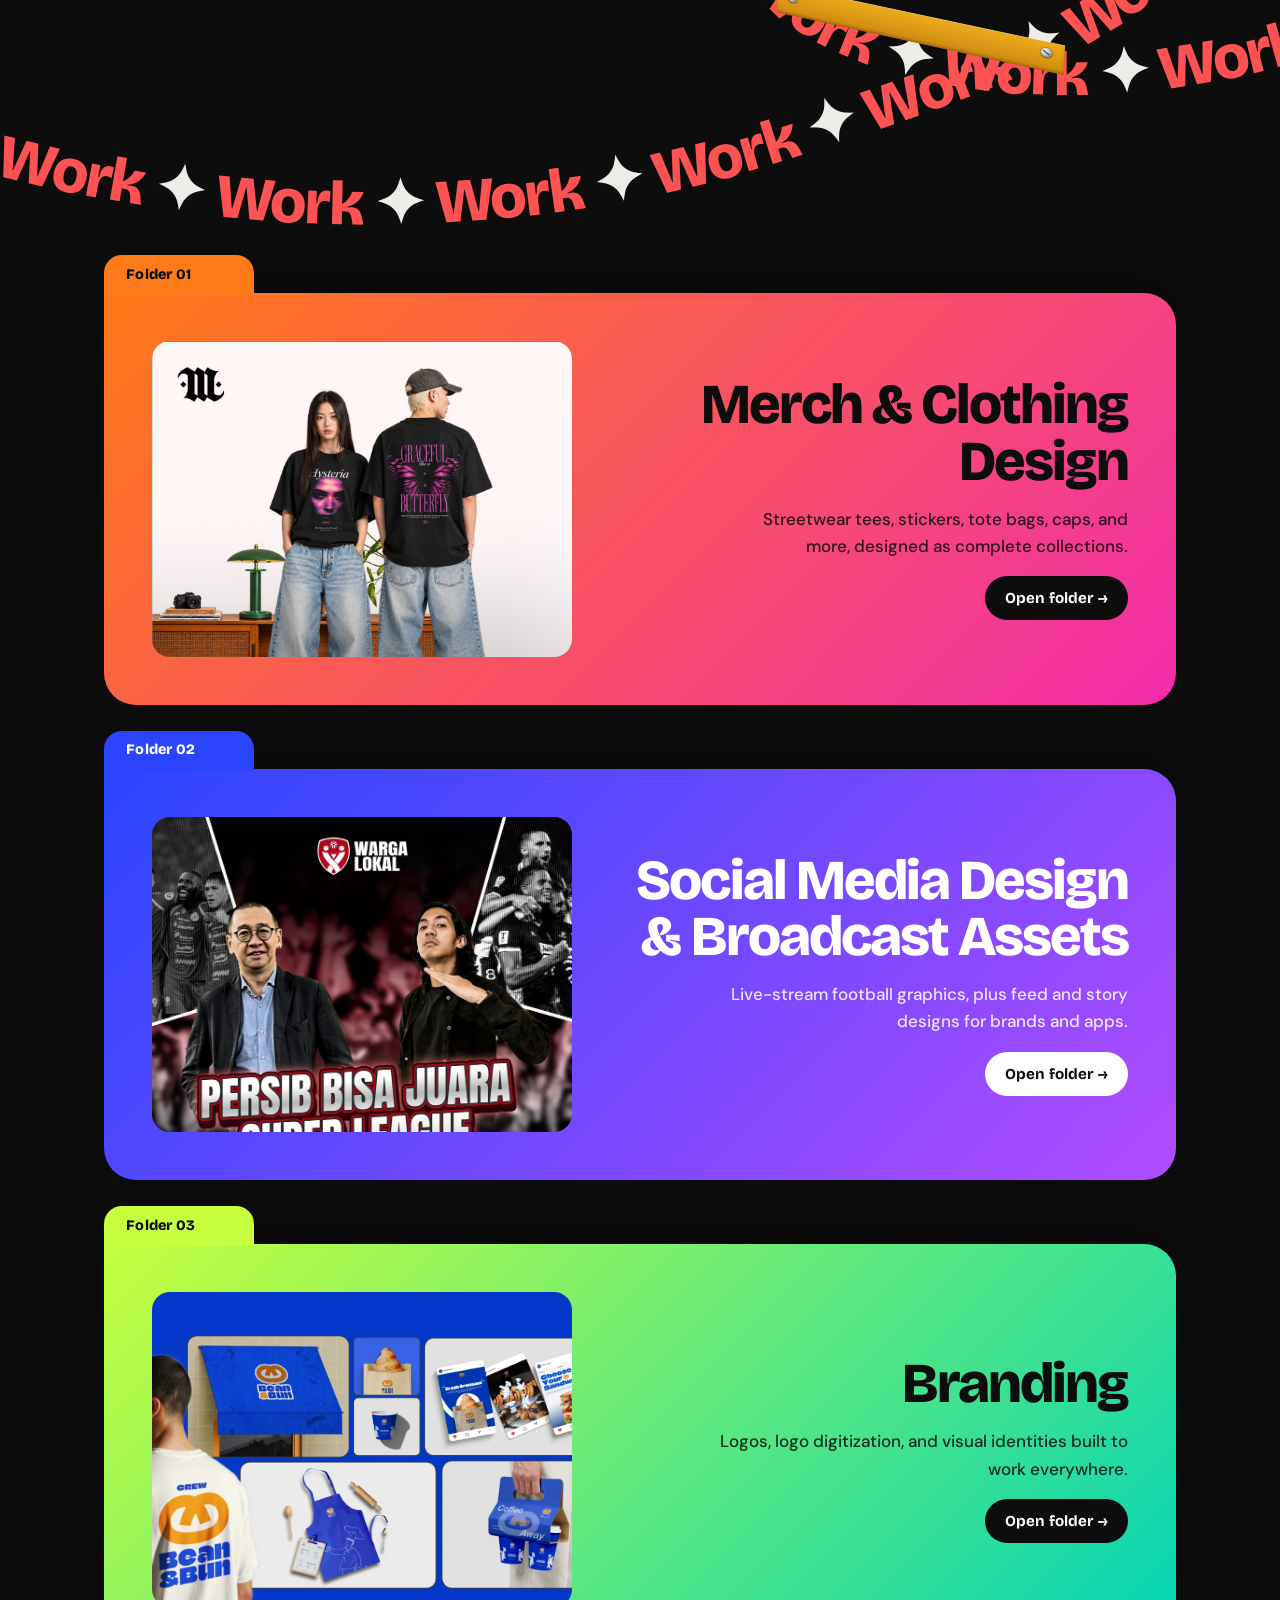
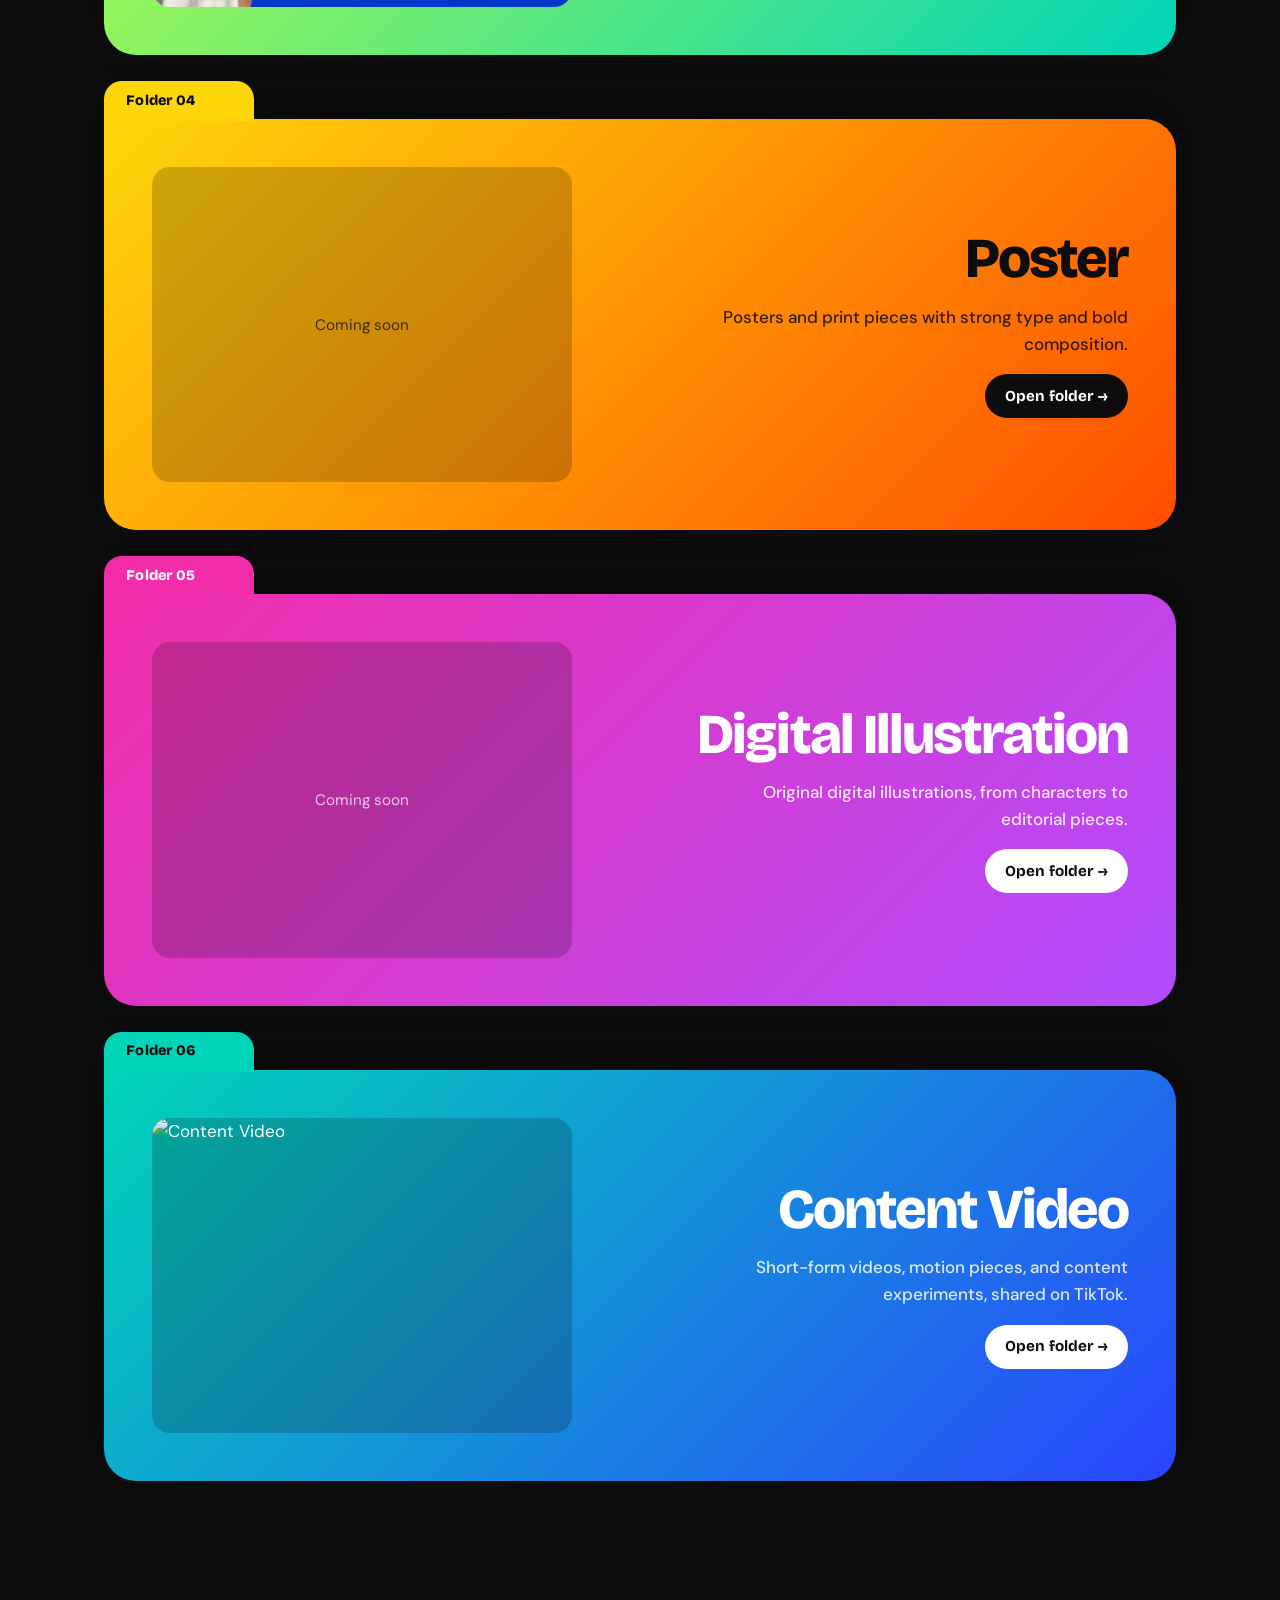
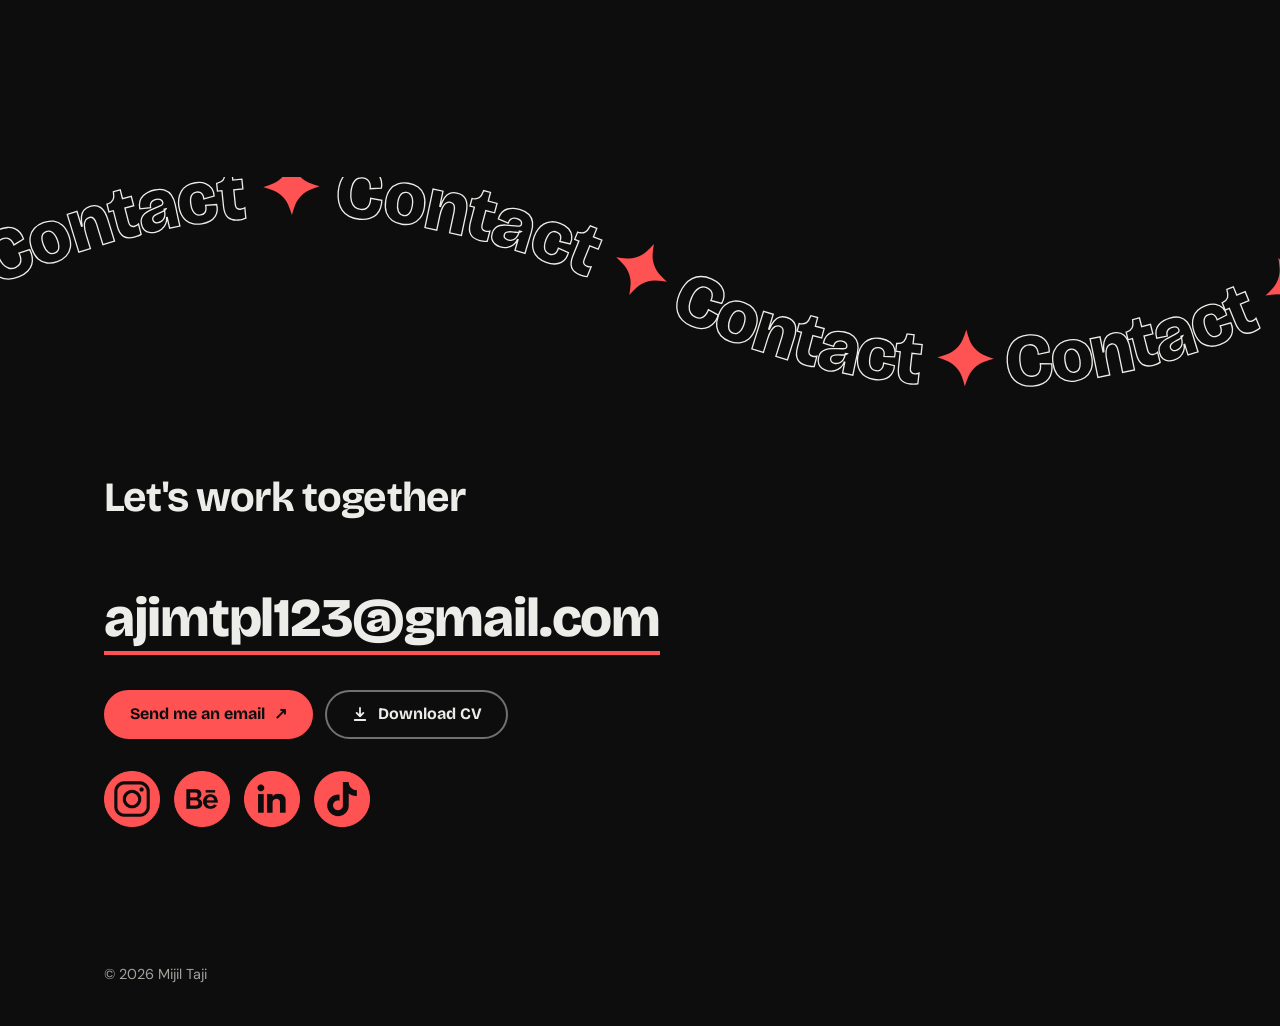
==== commit 7e7bfeac: "Add files via upload" ====
--- a/index.html
+++ b/index.html
@@ -78,14 +78,6 @@
       <span class="line l5"><span>so<span class="under">m<span class="obj" aria-hidden="true" style="--s:6vw; --lift:-30"><span class="wob" style="--t:4.8s; --dl:-1.5s"><svg class="shp" data-m="spin" viewBox="0 0 100 100" style="filter:url(#noise)"><use href="#s-wheel" fill="#F22DAA"/></svg></span></span></span>ething good.</span><span class="hint-wrap" aria-hidden="true"><span class="scroll-hint">Scroll to explore</span><span class="obj" style="--s:7vw; --lift:-38"><span class="wob" style="--t:3.6s; --dl:-2.5s"><svg class="shp" data-m="swing" viewBox="0 0 100 100" style="filter:url(#noise)"><use href="#s-flower" fill="#FFD60A"/></svg></span></span></span></span>
     </h1>
 
-    <!-- AJAKAN BERTINDAK di layar pertama. GANTI: tulisan status, atau hapus <span class="open-chip"> kalau tidak perlu. File CV ada di folder files/ -->
-    <div class="hero-cta">
-      <span class="open-chip"><i aria-hidden="true"></i>Open to opportunities &middot; Bandung, ID</span>
-      <div class="cta-row">
-        <a class="btn" href="#contact">Contact me <span aria-hidden="true">&nearr;</span></a>
-<a class="btn ghost" href="files/CV_Mijil_Taji_Prio_Laksono.pdf" download><svg viewBox="0 0 24 24" width="18" height="18" fill="none" stroke="currentColor" stroke-width="2.4" stroke-linecap="round" stroke-linejoin="round" aria-hidden="true"><path d="M12 4v11m0 0-4.5-4.5M12 15l4.5-4.5M5 20h14"/></svg> Download CV</a>
-      </div>
-    </div>
   </div>
 </header>
 
@@ -105,10 +97,6 @@
         <p class="hello"><span class="serif">Hello!-</span></p>
         <h2 class="name">I’m <b>Mijil Taji</b> or you can call me <b>AJI</b></h2>
         <p class="lead">Graphic designer with two years of freelance and in-house experience across branding, social media design, digital illustration, and apparel. I create clean, consistent visual systems that hold up across logos, merchandise, and digital content, and my clothing designs draw on street culture references such as skate style and bootleg graphics. I value close collaboration and staying true to a client’s original vision, and I’m open to working with brands that want a distinct identity.</p>
-        <div class="cta-row">
-          <a class="btn" href="#contact">Contact me <span aria-hidden="true">&nearr;</span></a>
-          <a class="btn ghost" href="files/CV_Mijil_Taji_Prio_Laksono.pdf" download><svg viewBox="0 0 24 24" width="18" height="18" fill="none" stroke="currentColor" stroke-width="2.4" stroke-linecap="round" stroke-linejoin="round" aria-hidden="true"><path d="M12 4v11m0 0-4.5-4.5M12 15l4.5-4.5M5 20h14"/></svg> Download CV</a>
-        </div>
       </div>
     </div>
 
--- a/css/style.css
+++ b/css/style.css
@@ -756,15 +756,6 @@
 .btn.ghost { background: transparent; color: var(--ink); border-color: rgba(236,236,232,.45); }
 .btn.ghost:hover, .btn.ghost:focus-visible { background: var(--ink); border-color: var(--ink); color: #0D0D0E; }
 .cta-row { display: flex; flex-wrap: wrap; gap: 12px; margin-top: 28px; }
-.hero-cta { position: absolute; left: 5vw; bottom: clamp(20px, 5vh, 52px); z-index: 4; display: flex; flex-direction: column; align-items: flex-start; gap: 14px; opacity: max(0, calc(1 - var(--p, 0) * 3)); }
-.hero-cta .cta-row { margin-top: 0; }
-.open-chip { display: inline-flex; align-items: center; gap: .6em; padding: .45em .95em; border: 1px solid rgba(236,236,232,.28); border-radius: 999px; font-family: var(--small-font); font-size: .95rem; color: rgba(236,236,232,.85); }
-.open-chip i { width: 9px; height: 9px; border-radius: 50%; background: #C6FF3D; animation: chipPulse 2s ease-out infinite; }
-@keyframes chipPulse { 0% { box-shadow: 0 0 0 0 rgba(198,255,61,.55); } 70%, 100% { box-shadow: 0 0 0 9px rgba(198,255,61,0); } }
 .stage nav ul a.nav-cv { color: var(--hero-ink); border: 1.5px solid rgba(236,236,232,.45); border-radius: 999px; padding: .3em .95em; }
 .stage nav ul a.nav-cv:hover { background: var(--hero-ink); color: #0D0D0E; }
-/* layar lebar: tombol di sisi kanan yang kosong (tengah), supaya tidak menabrak baris headline */
-@media (orientation: landscape) and (max-width: 1199px) { .hero-cta { display: none; } }   /* layar landscape sempit: sudah ada tombol Contact & CV di menu atas */
-@media (min-width: 1200px) { .hero-cta { left: auto; right: 5vw; bottom: auto; top: 50%; translate: 0 -50%; align-items: flex-end; } .hero-cta .cta-row { justify-content: flex-end; } }
-@media (max-width: 640px) { .hero-cta { right: 5vw; } .hero-cta .btn { padding: .75em 1.15em; font-size: .92rem; } .open-chip { font-size: .85rem; } }
-@media (prefers-reduced-motion: reduce) { .open-chip i { animation: none; } .btn { transition: none; } }
+@media (orientation: landscape) and (max-width: 1199px) { @media (min-width: 1200px) { @media (max-width: 640px) { @media (prefers-reduced-motion: reduce) { 
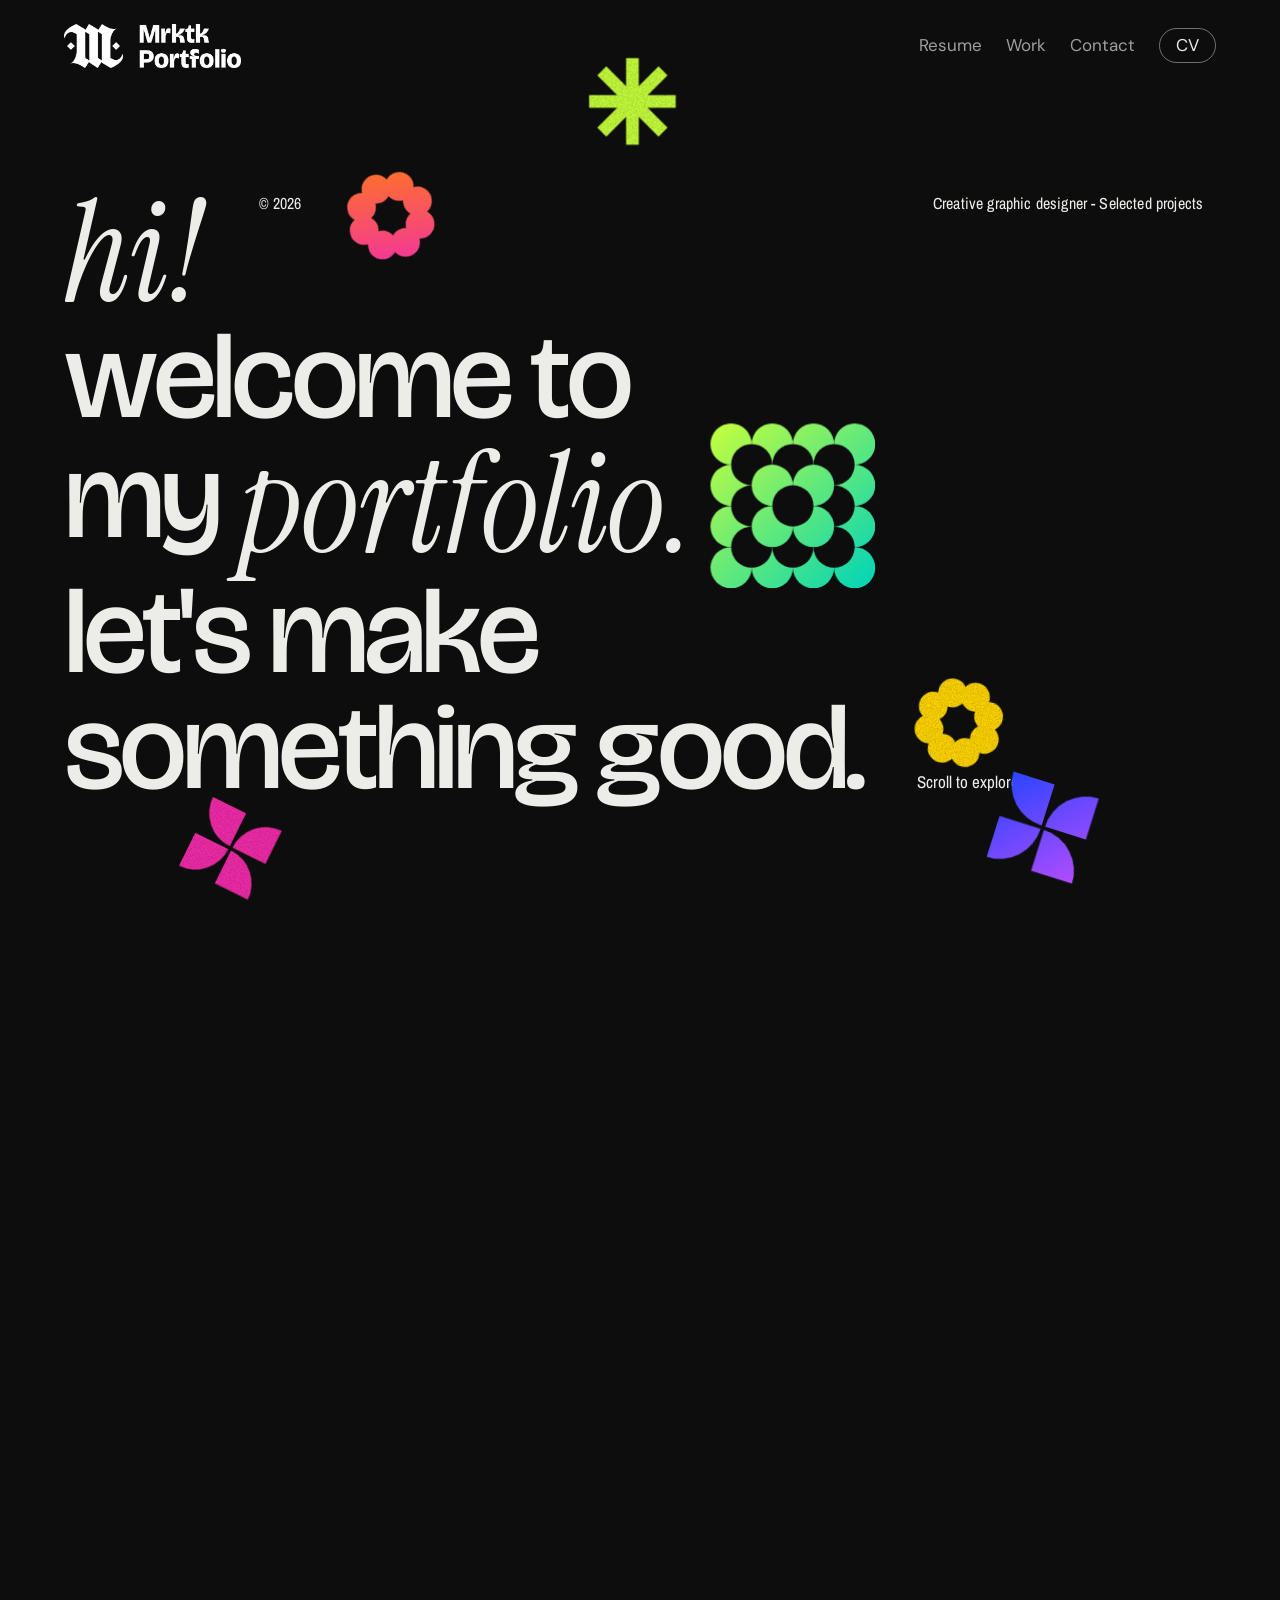
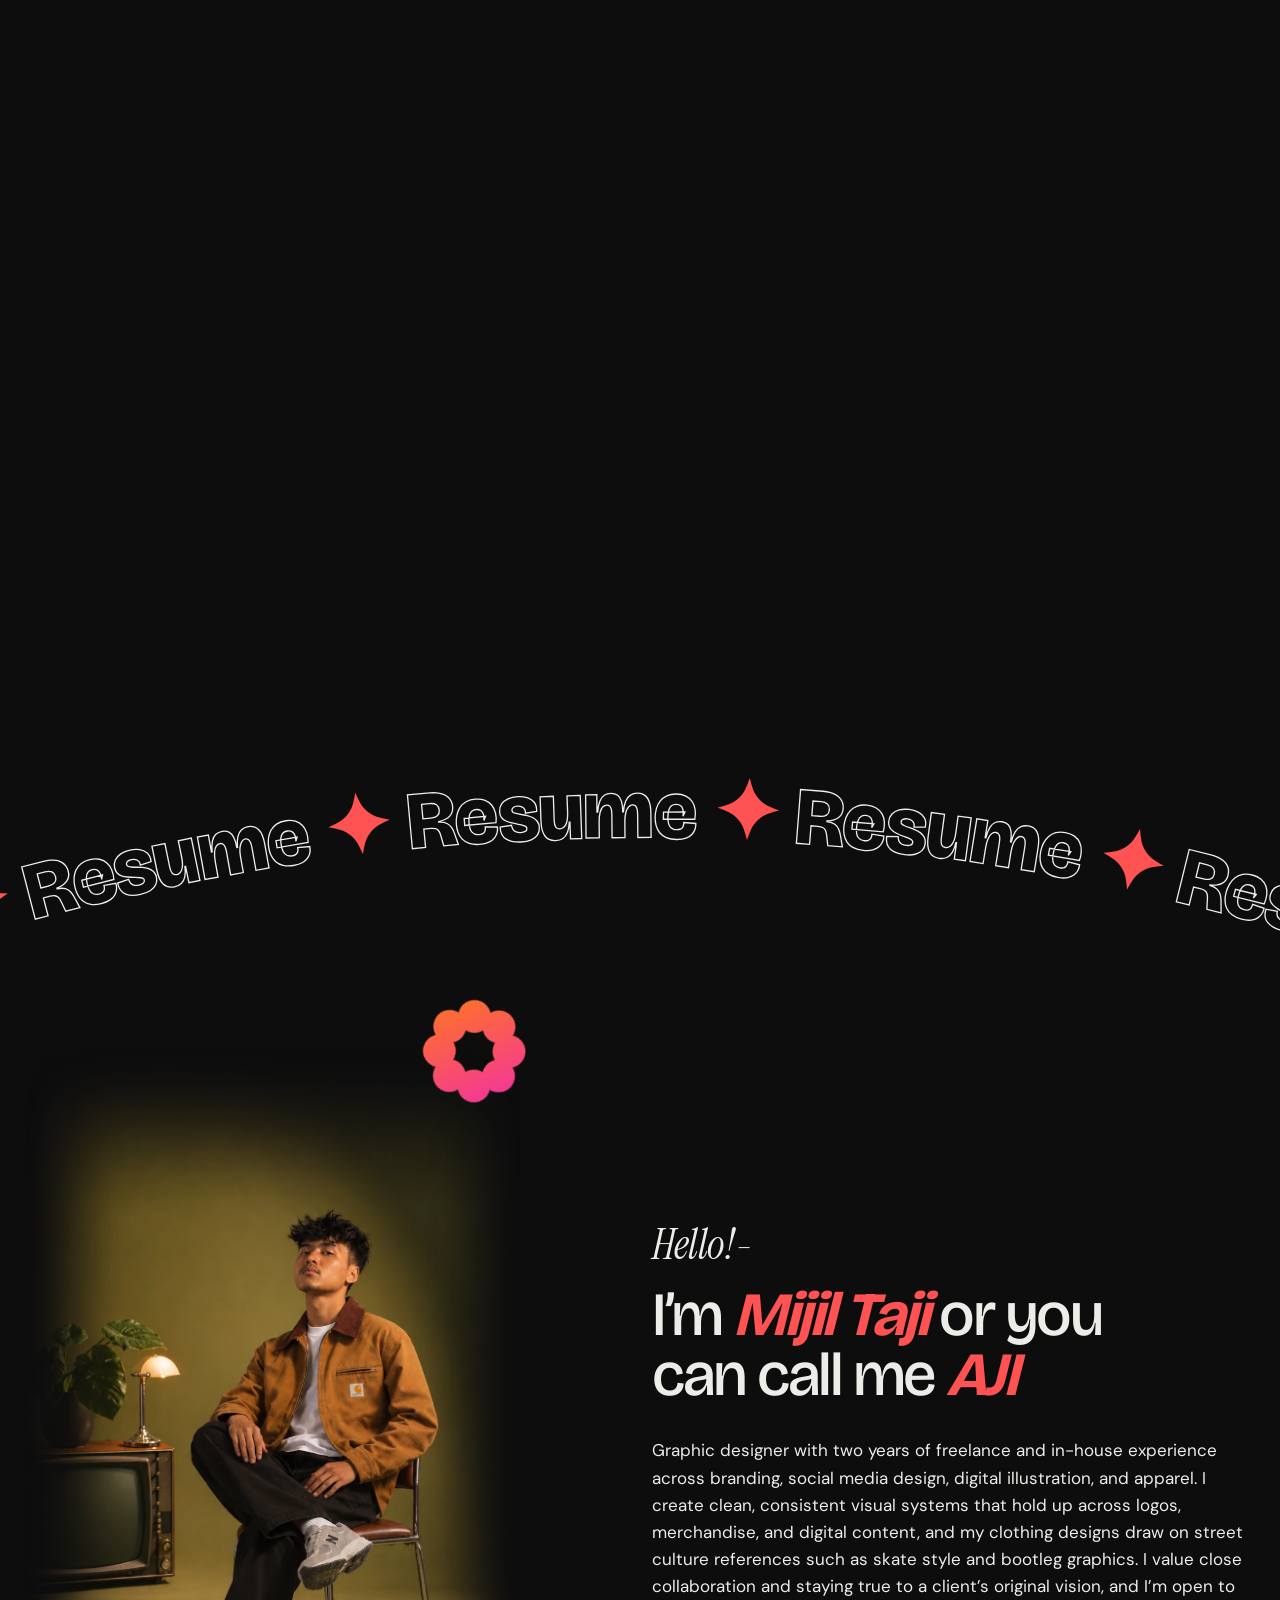
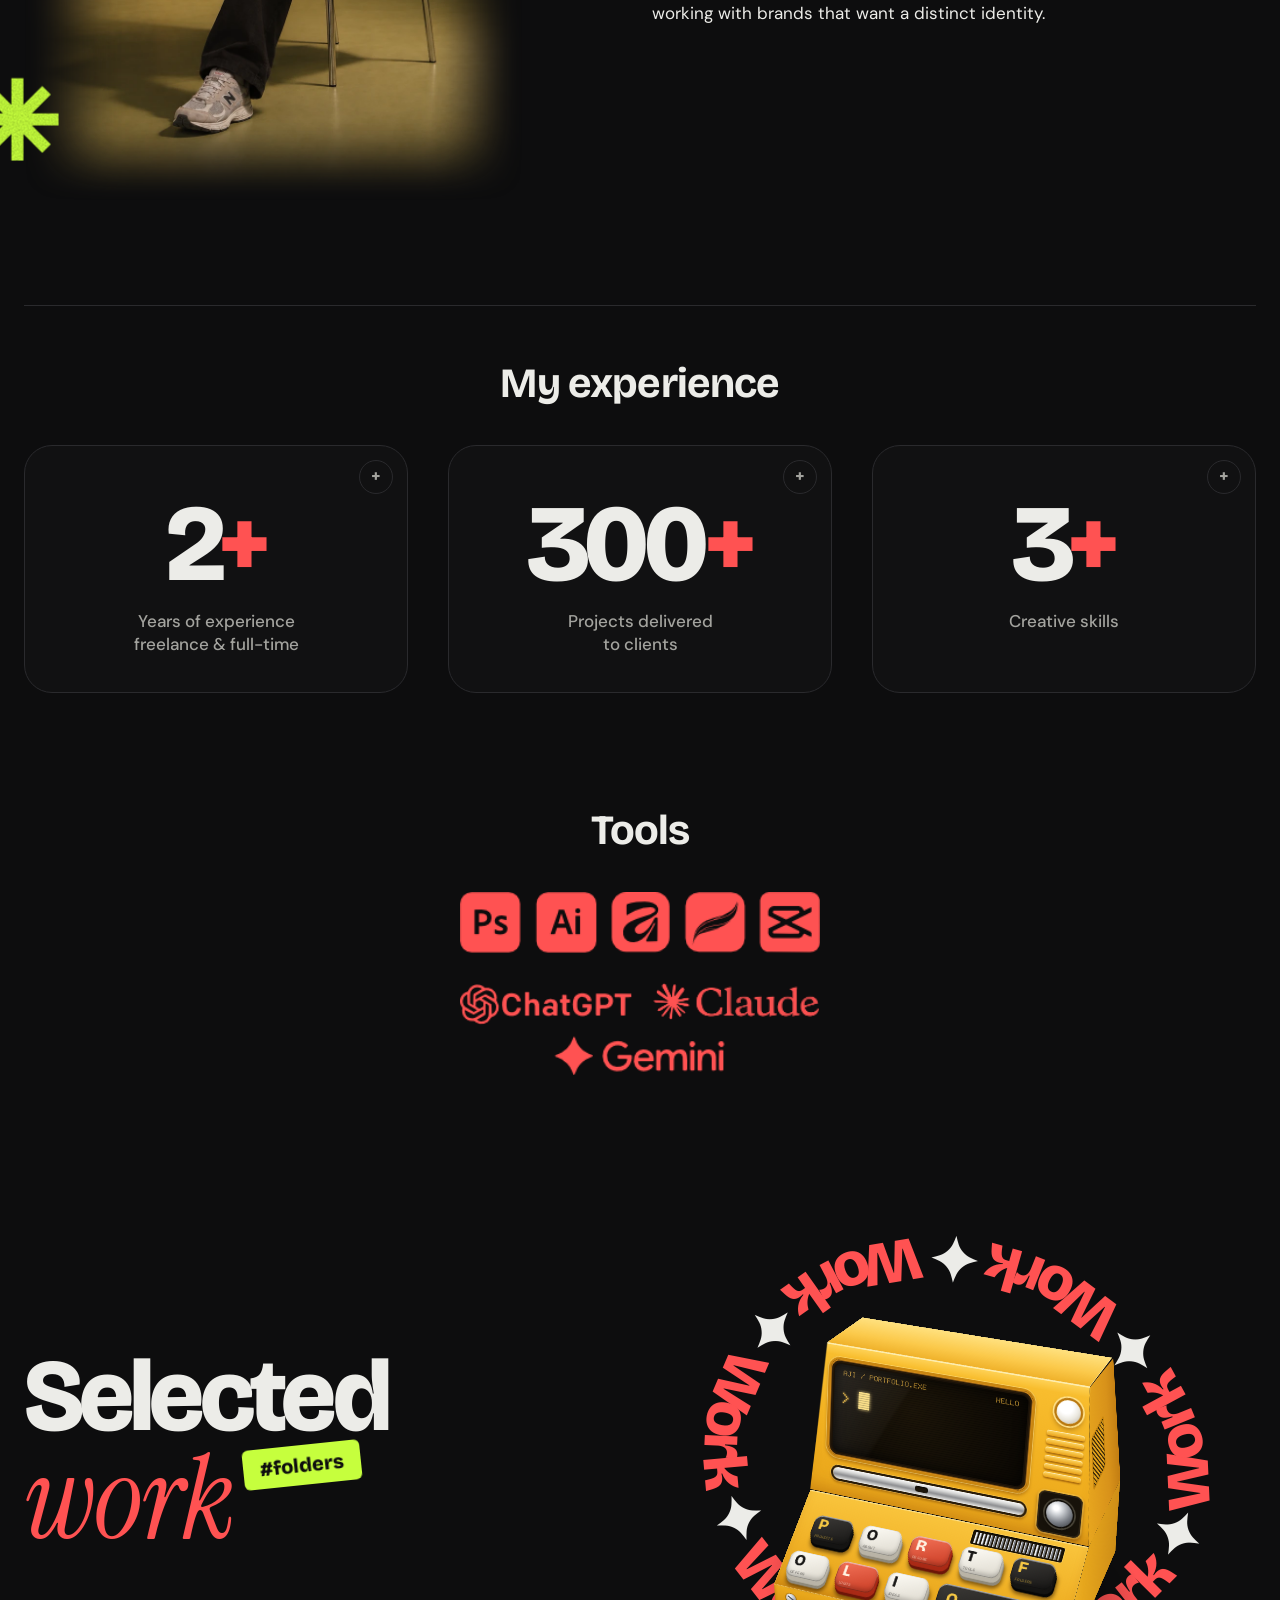
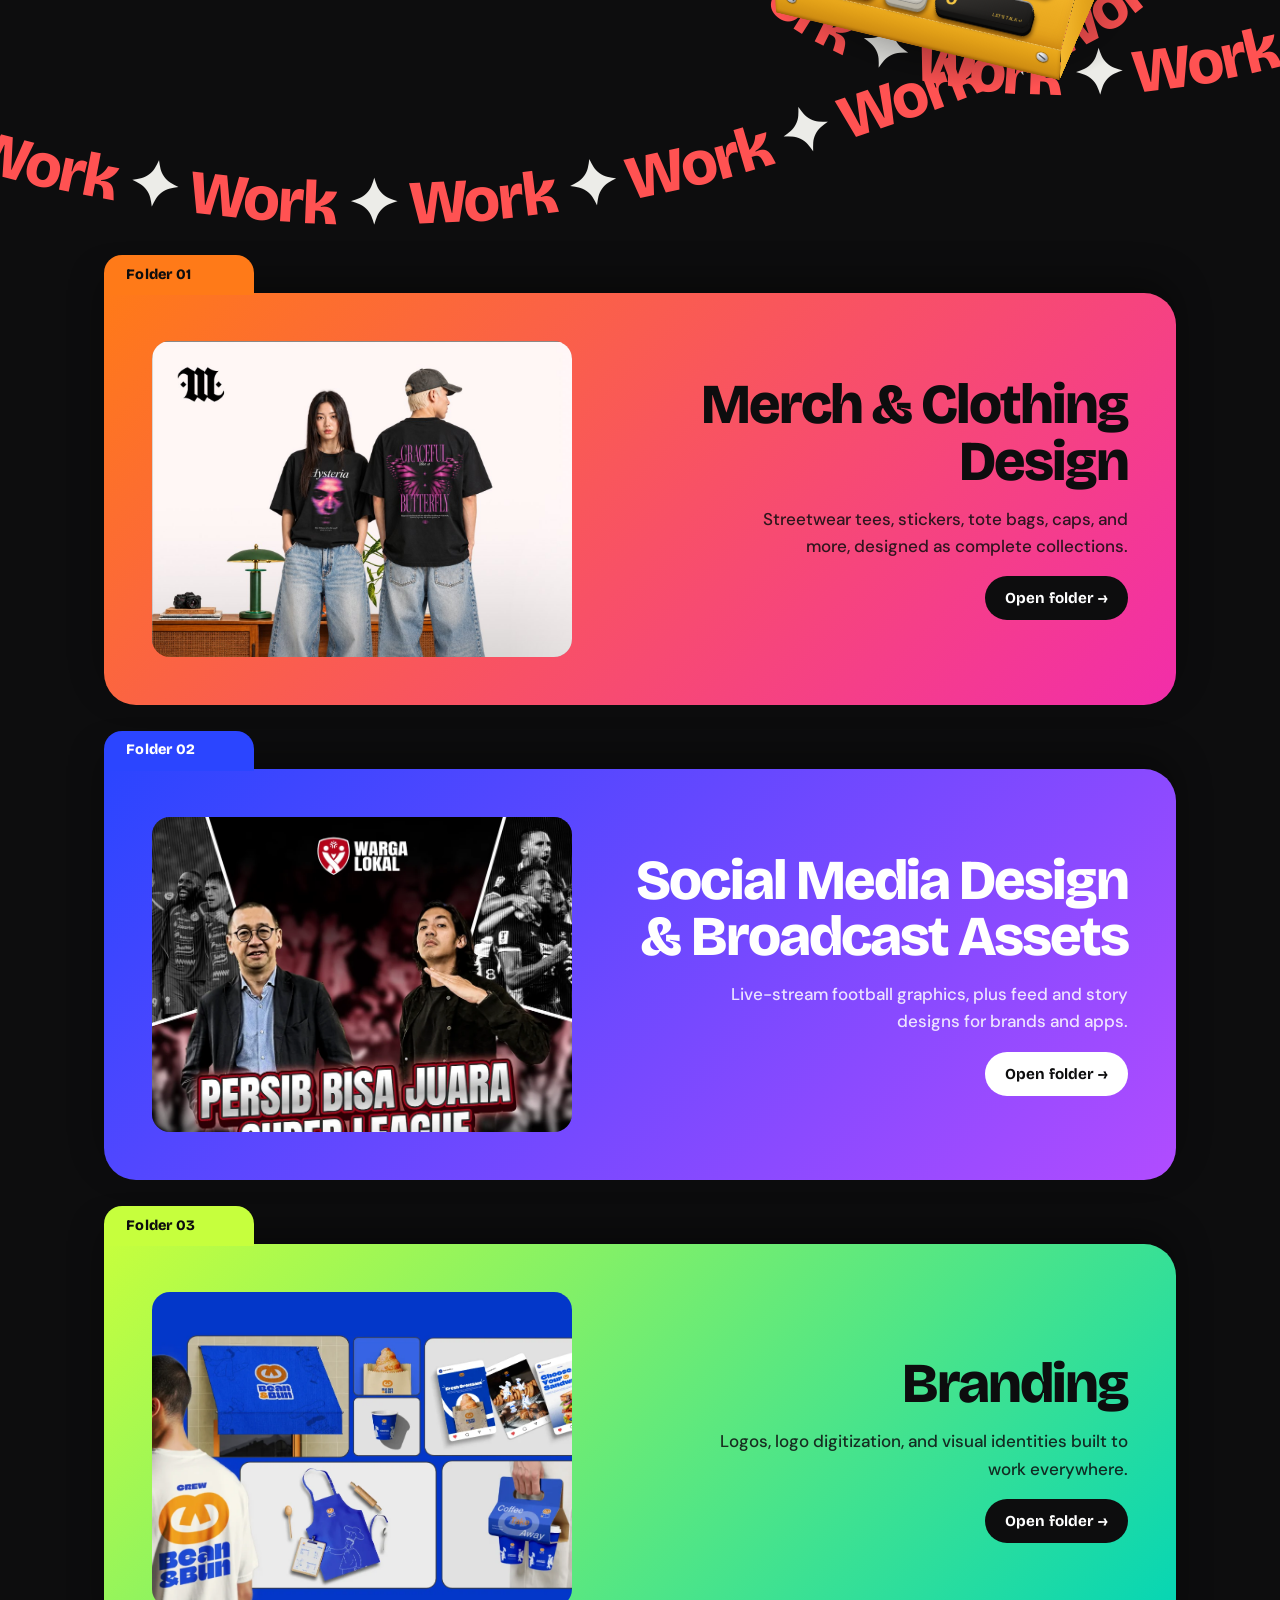
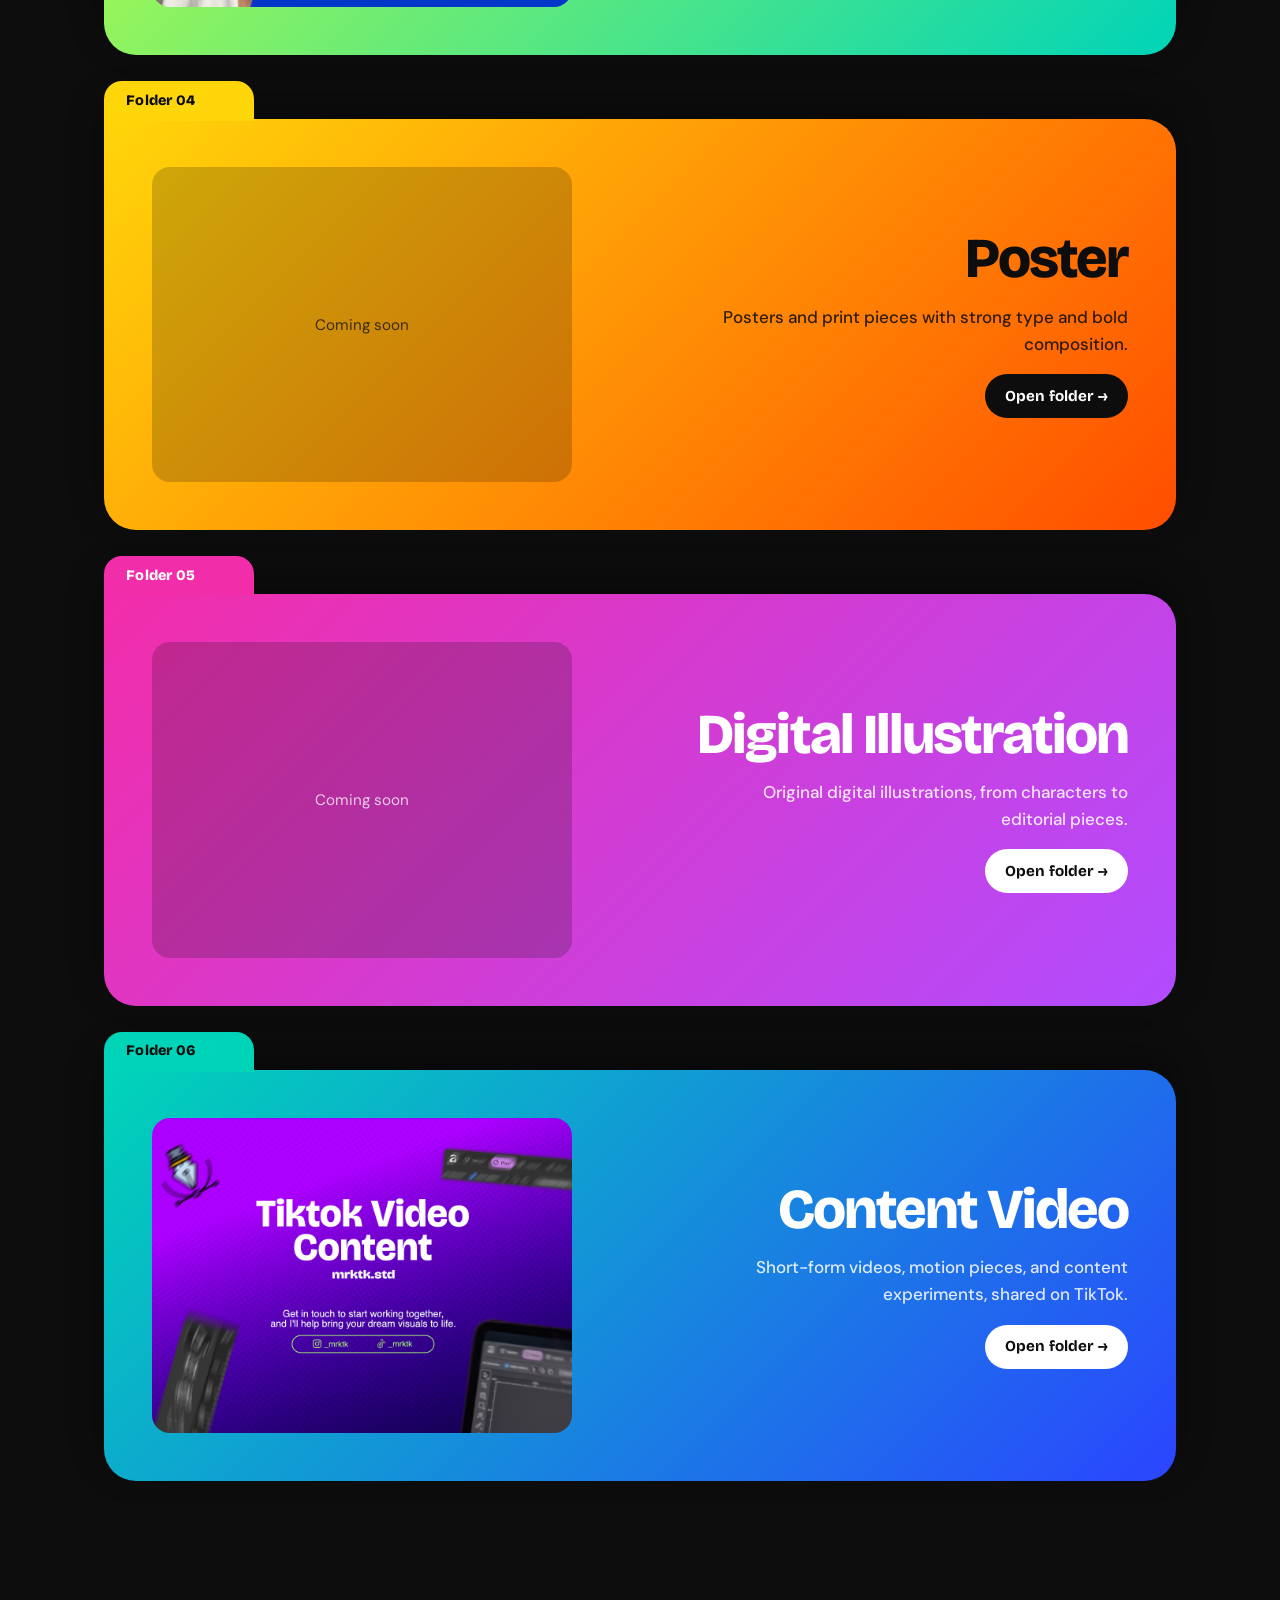
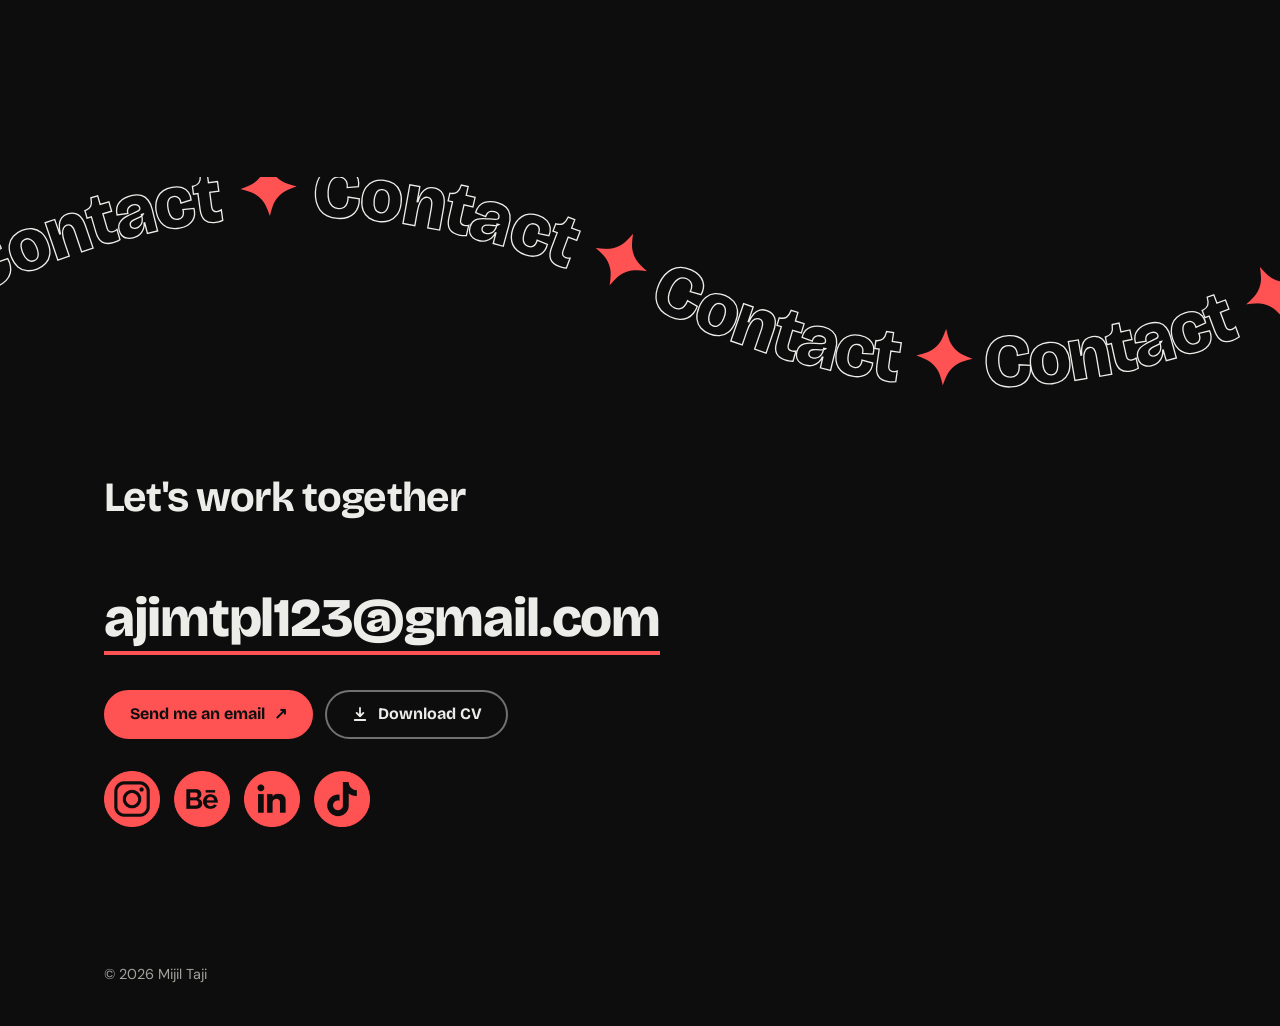
==== commit 4e1449c7: "Update index.html" ====
--- a/index.html
+++ b/index.html
@@ -106,7 +106,7 @@
     <div class="stats">
       <p class="stats-t">My experience</p>
       <button class="stat" type="button" data-pop="exp" aria-haspopup="dialog"><b data-to="2"><span class="n">2</span><i>+</i></b><span>Years of experience<br>freelance &amp; full-time</span><em class="go" aria-hidden="true">+</em></button>
-      <button class="stat" type="button" data-pop="projects" aria-haspopup="dialog"><b data-to="100"><span class="n">100</span><i>+</i></b><span>Projects delivered<br>to clients</span><em class="go" aria-hidden="true">+</em></button>
+      <button class="stat" type="button" data-pop="projects" aria-haspopup="dialog"><b data-to="300"><span class="n">300</span><i>+</i></b><span>Projects delivered<br>to clients</span><em class="go" aria-hidden="true">+</em></button>
       <button class="stat" type="button" data-pop="skills" aria-haspopup="dialog"><b data-to="3"><span class="n">3</span><i>+</i></b><span>Creative skills</span><em class="go" aria-hidden="true">+</em></button>
     </div>
 
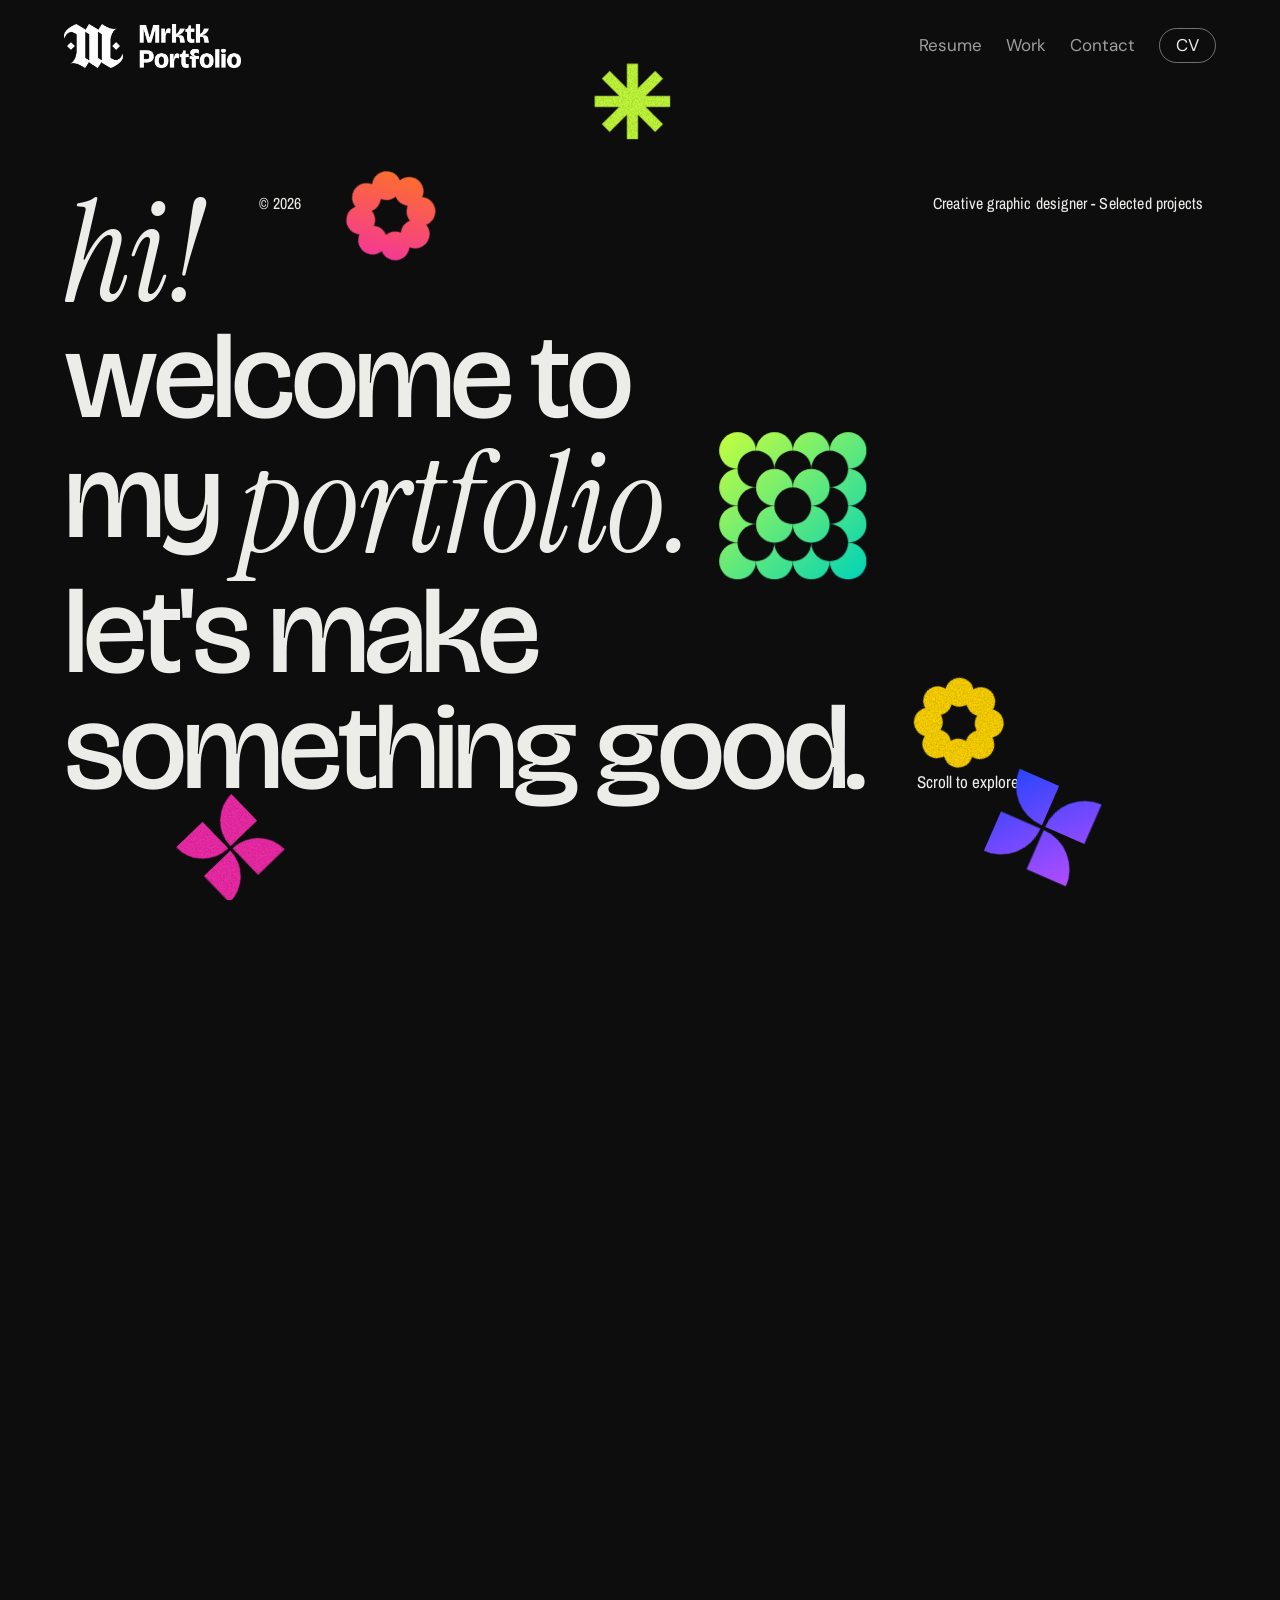
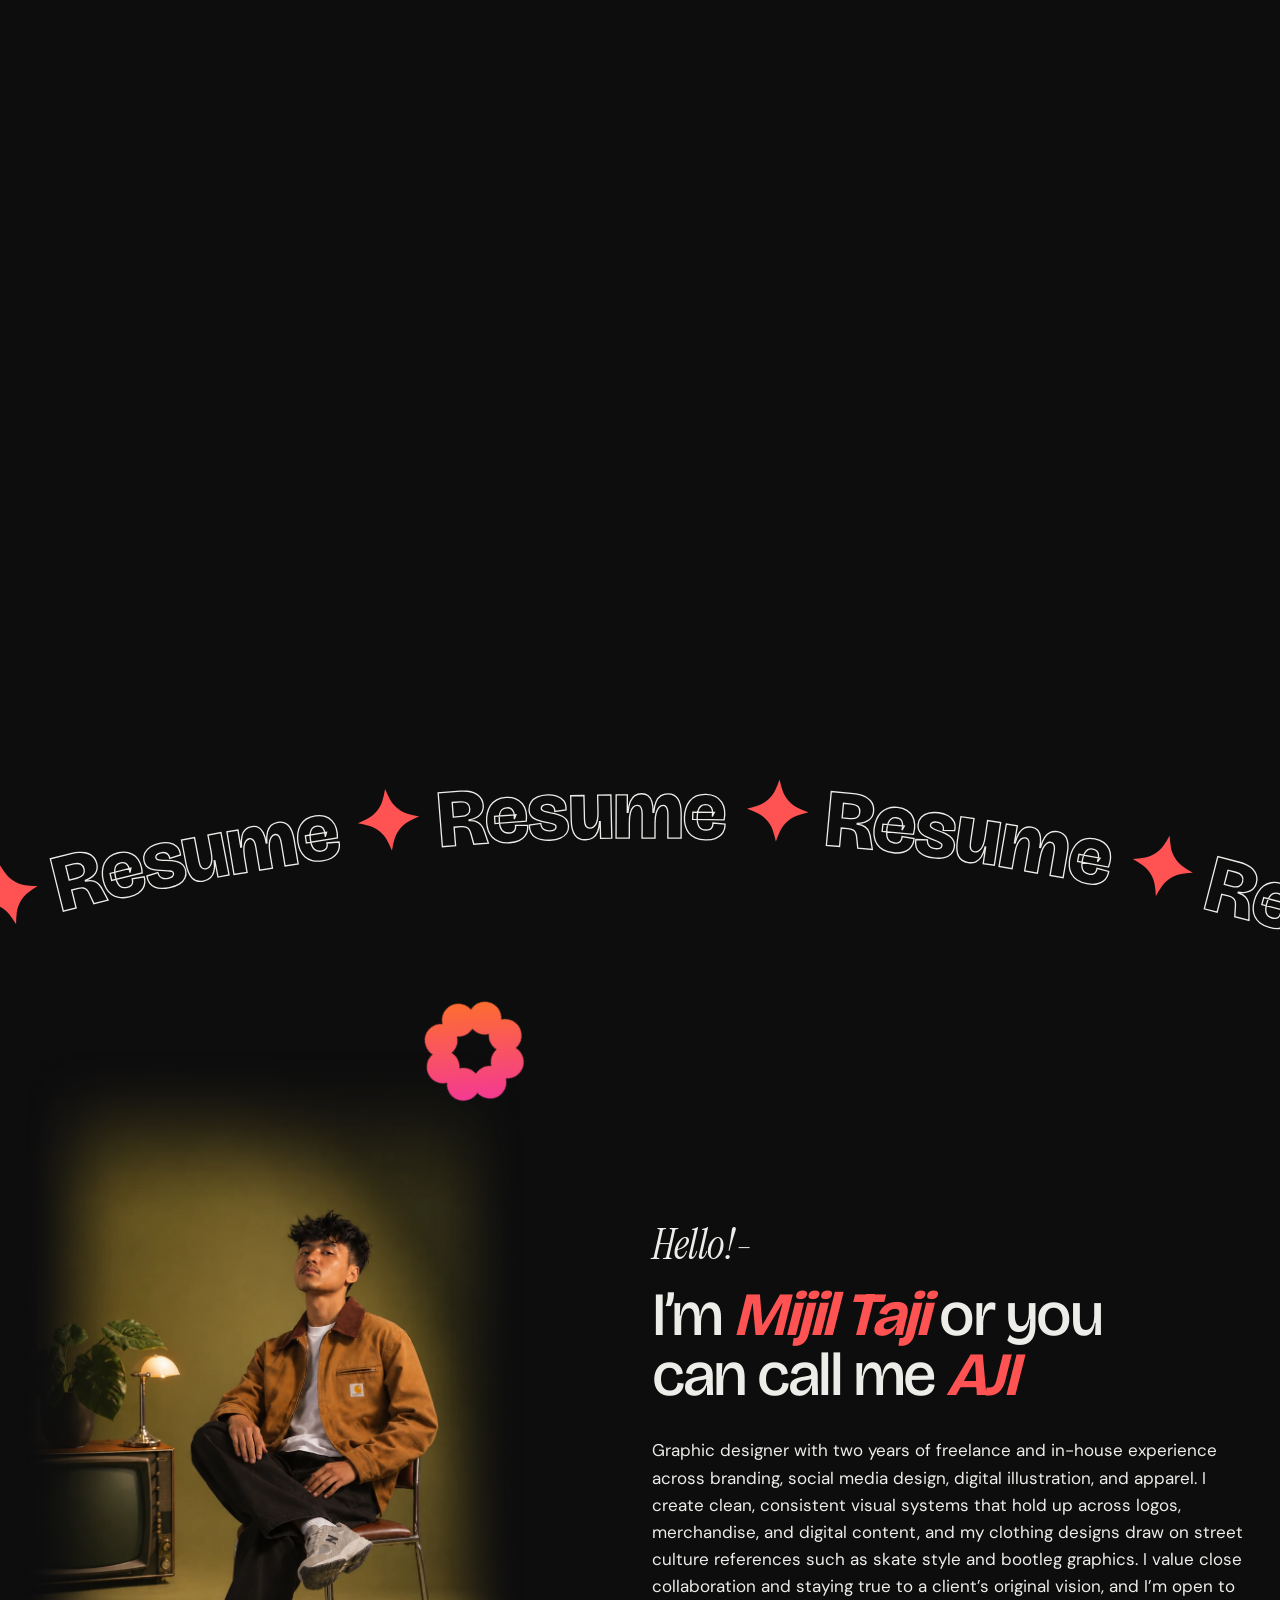
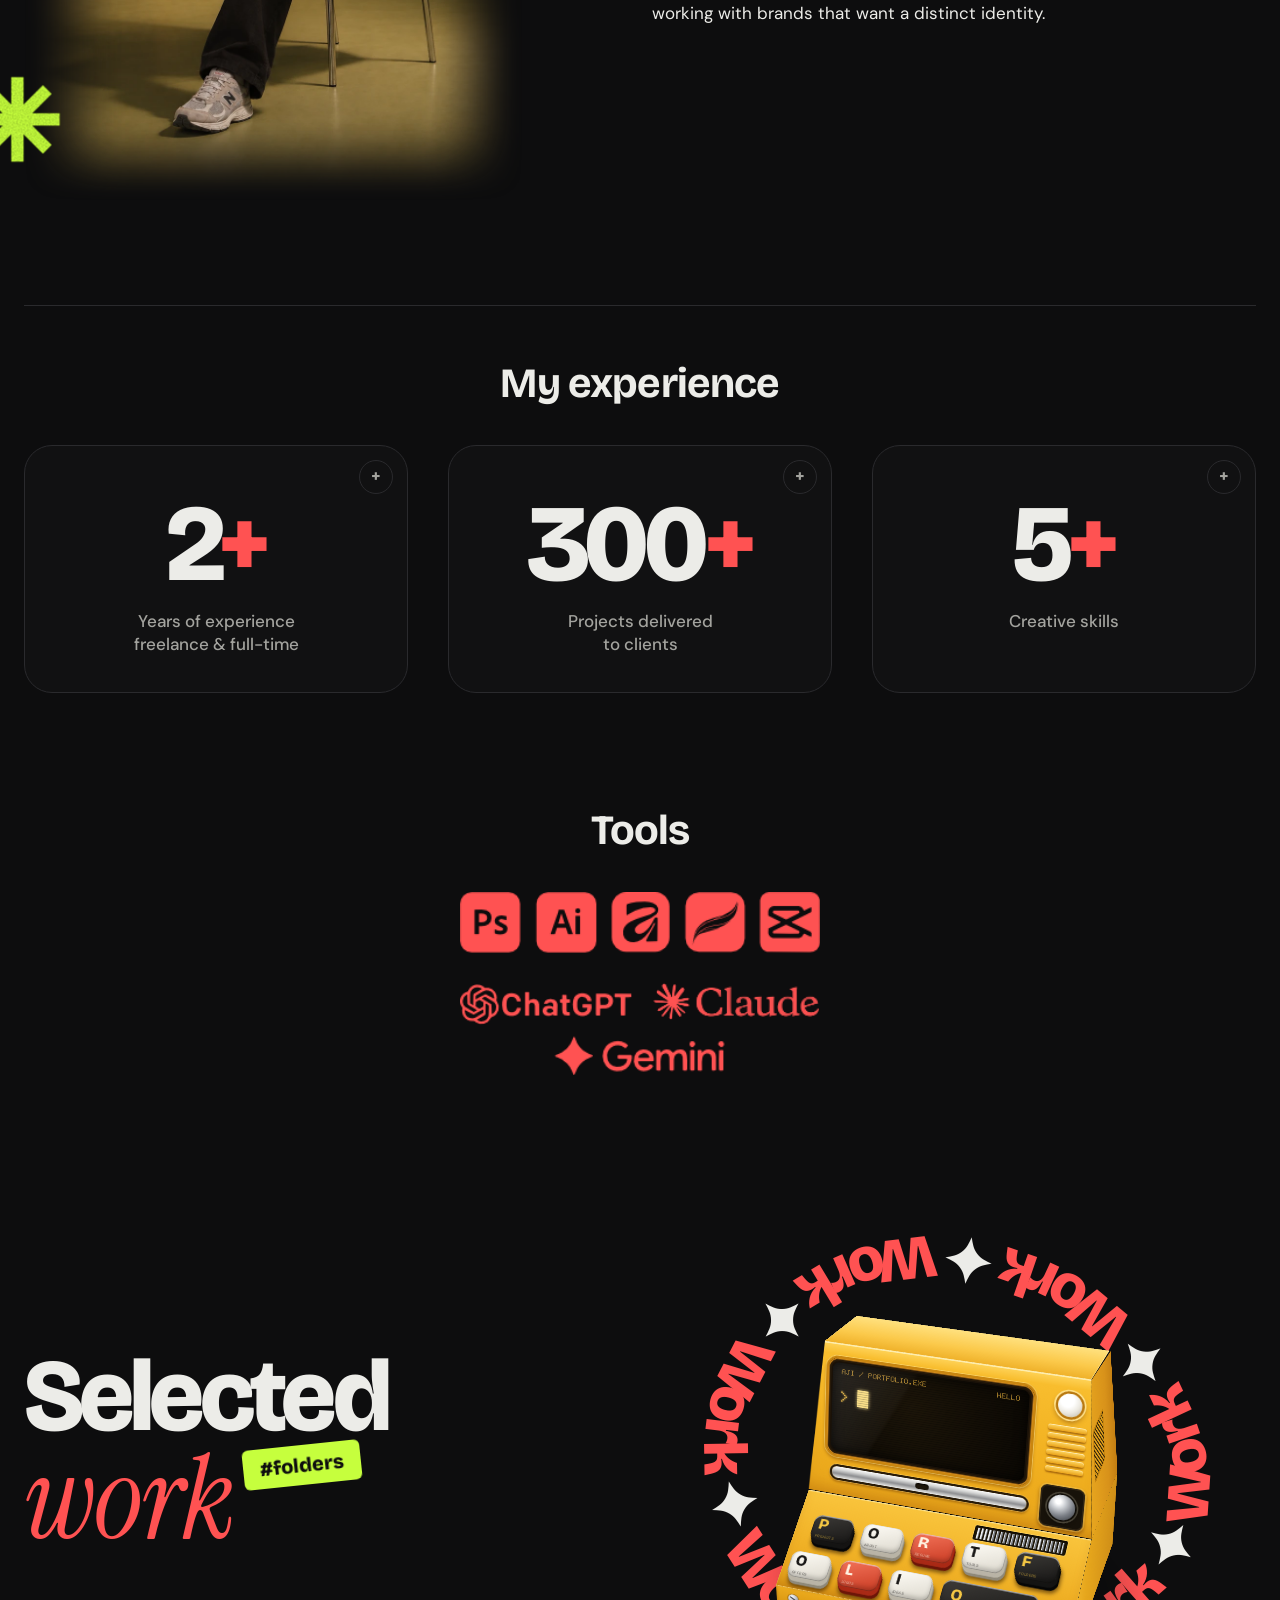
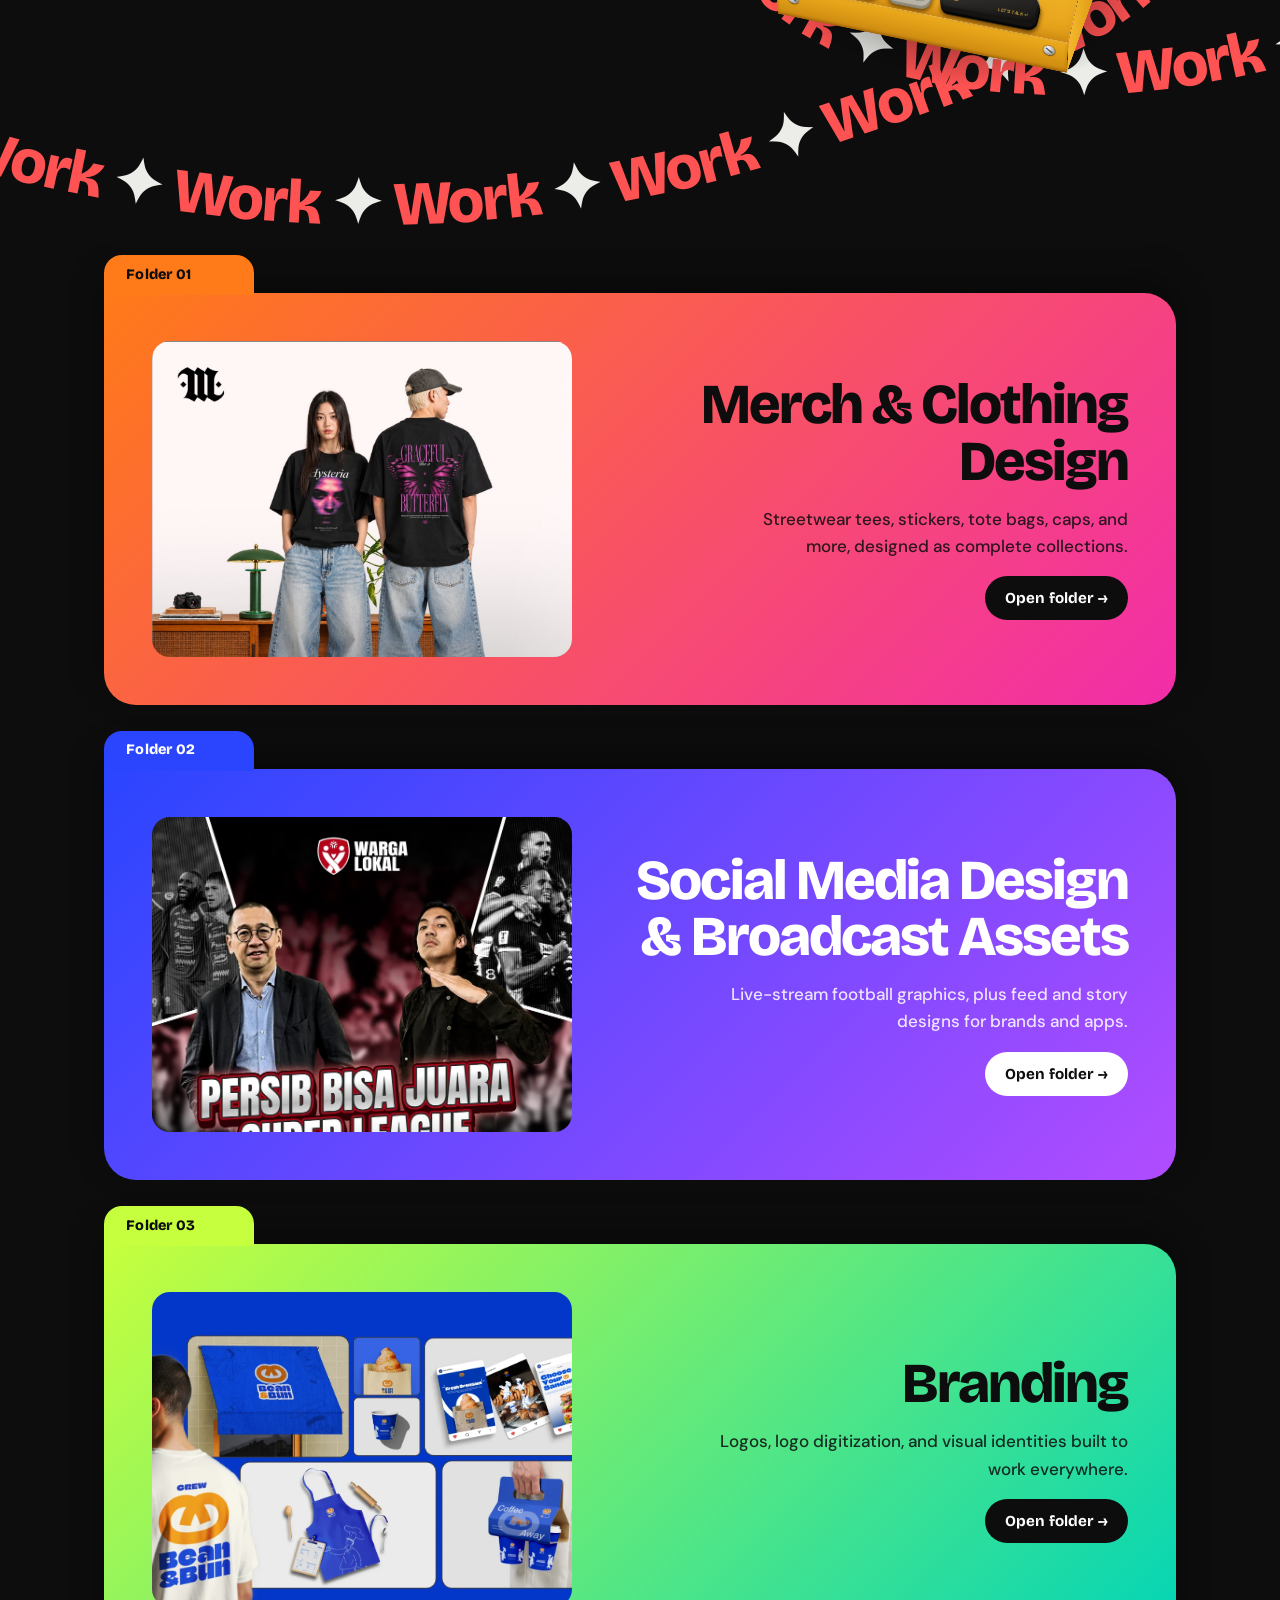
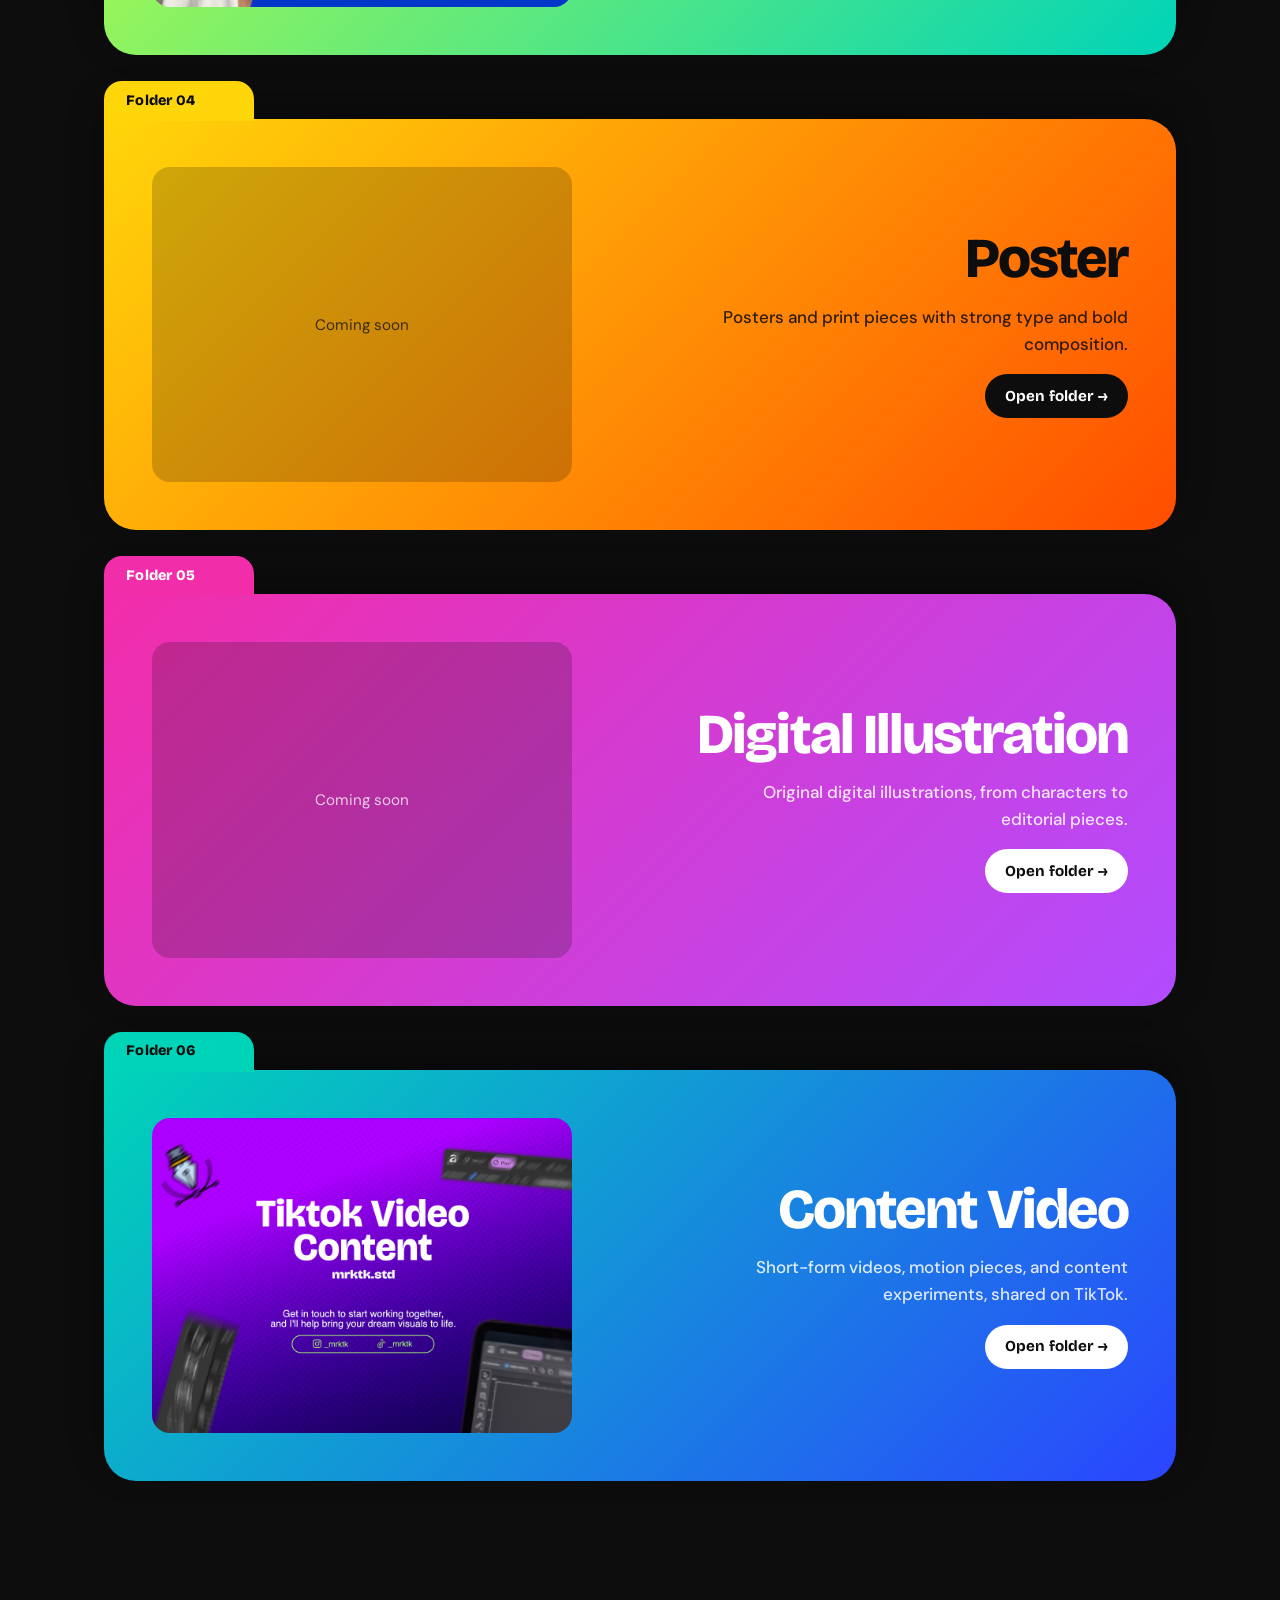
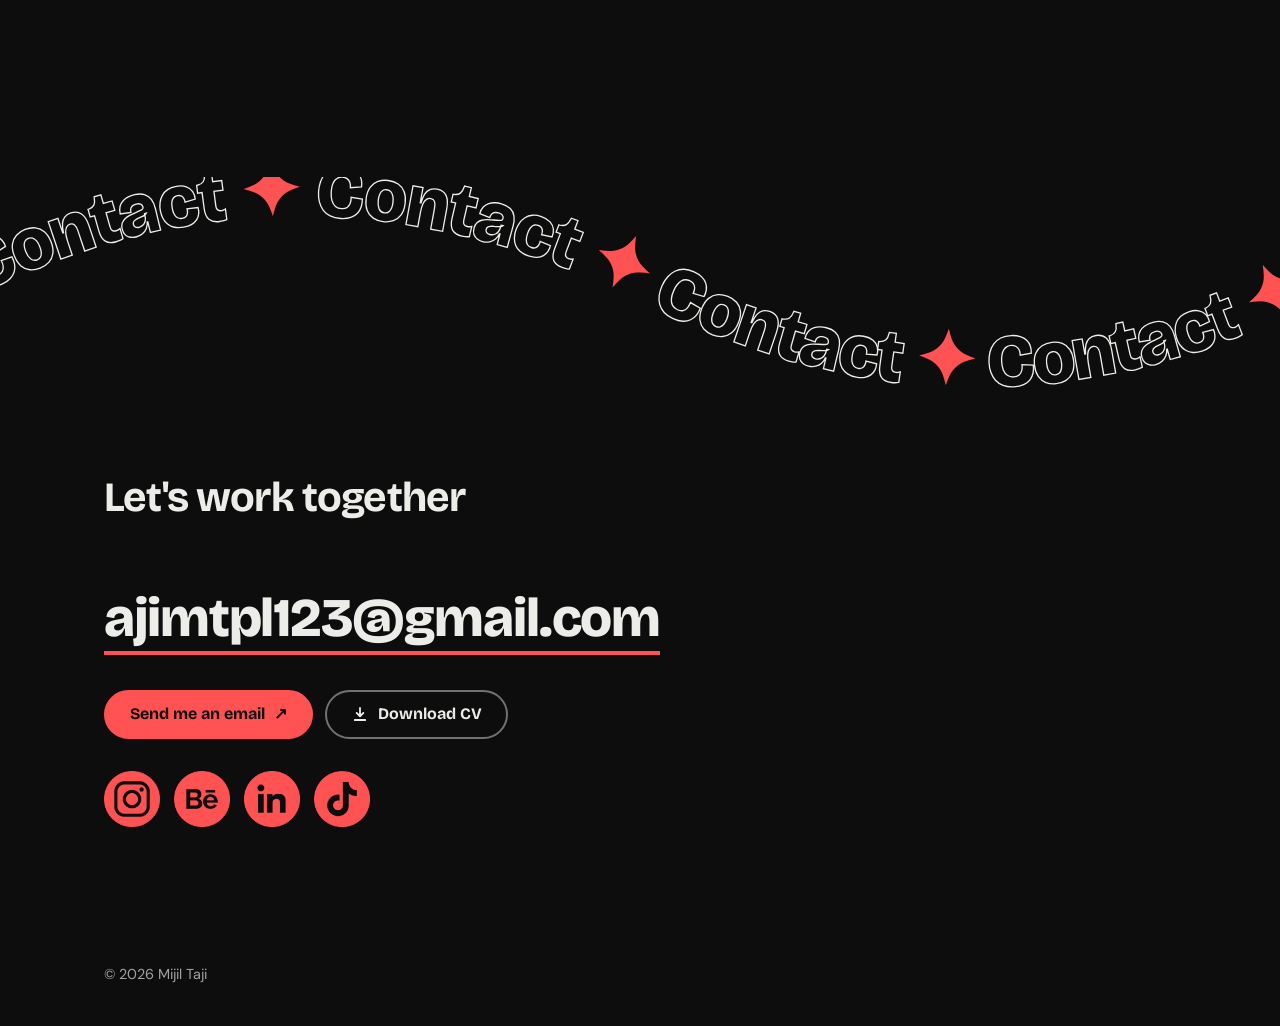
==== commit e1561c16: "Update index.html" ====
--- a/index.html
+++ b/index.html
@@ -107,7 +107,7 @@
       <p class="stats-t">My experience</p>
       <button class="stat" type="button" data-pop="exp" aria-haspopup="dialog"><b data-to="2"><span class="n">2</span><i>+</i></b><span>Years of experience<br>freelance &amp; full-time</span><em class="go" aria-hidden="true">+</em></button>
       <button class="stat" type="button" data-pop="projects" aria-haspopup="dialog"><b data-to="300"><span class="n">300</span><i>+</i></b><span>Projects delivered<br>to clients</span><em class="go" aria-hidden="true">+</em></button>
-      <button class="stat" type="button" data-pop="skills" aria-haspopup="dialog"><b data-to="3"><span class="n">3</span><i>+</i></b><span>Creative skills</span><em class="go" aria-hidden="true">+</em></button>
+      <button class="stat" type="button" data-pop="skills" aria-haspopup="dialog"><b data-to="5"><span class="n">5</span><i>+</i></b><span>Creative skills</span><em class="go" aria-hidden="true">+</em></button>
     </div>
 
     <!-- TOOLS: gambar images/tools.png sudah berwarna sama dengan teks "Mijil Taji" -->
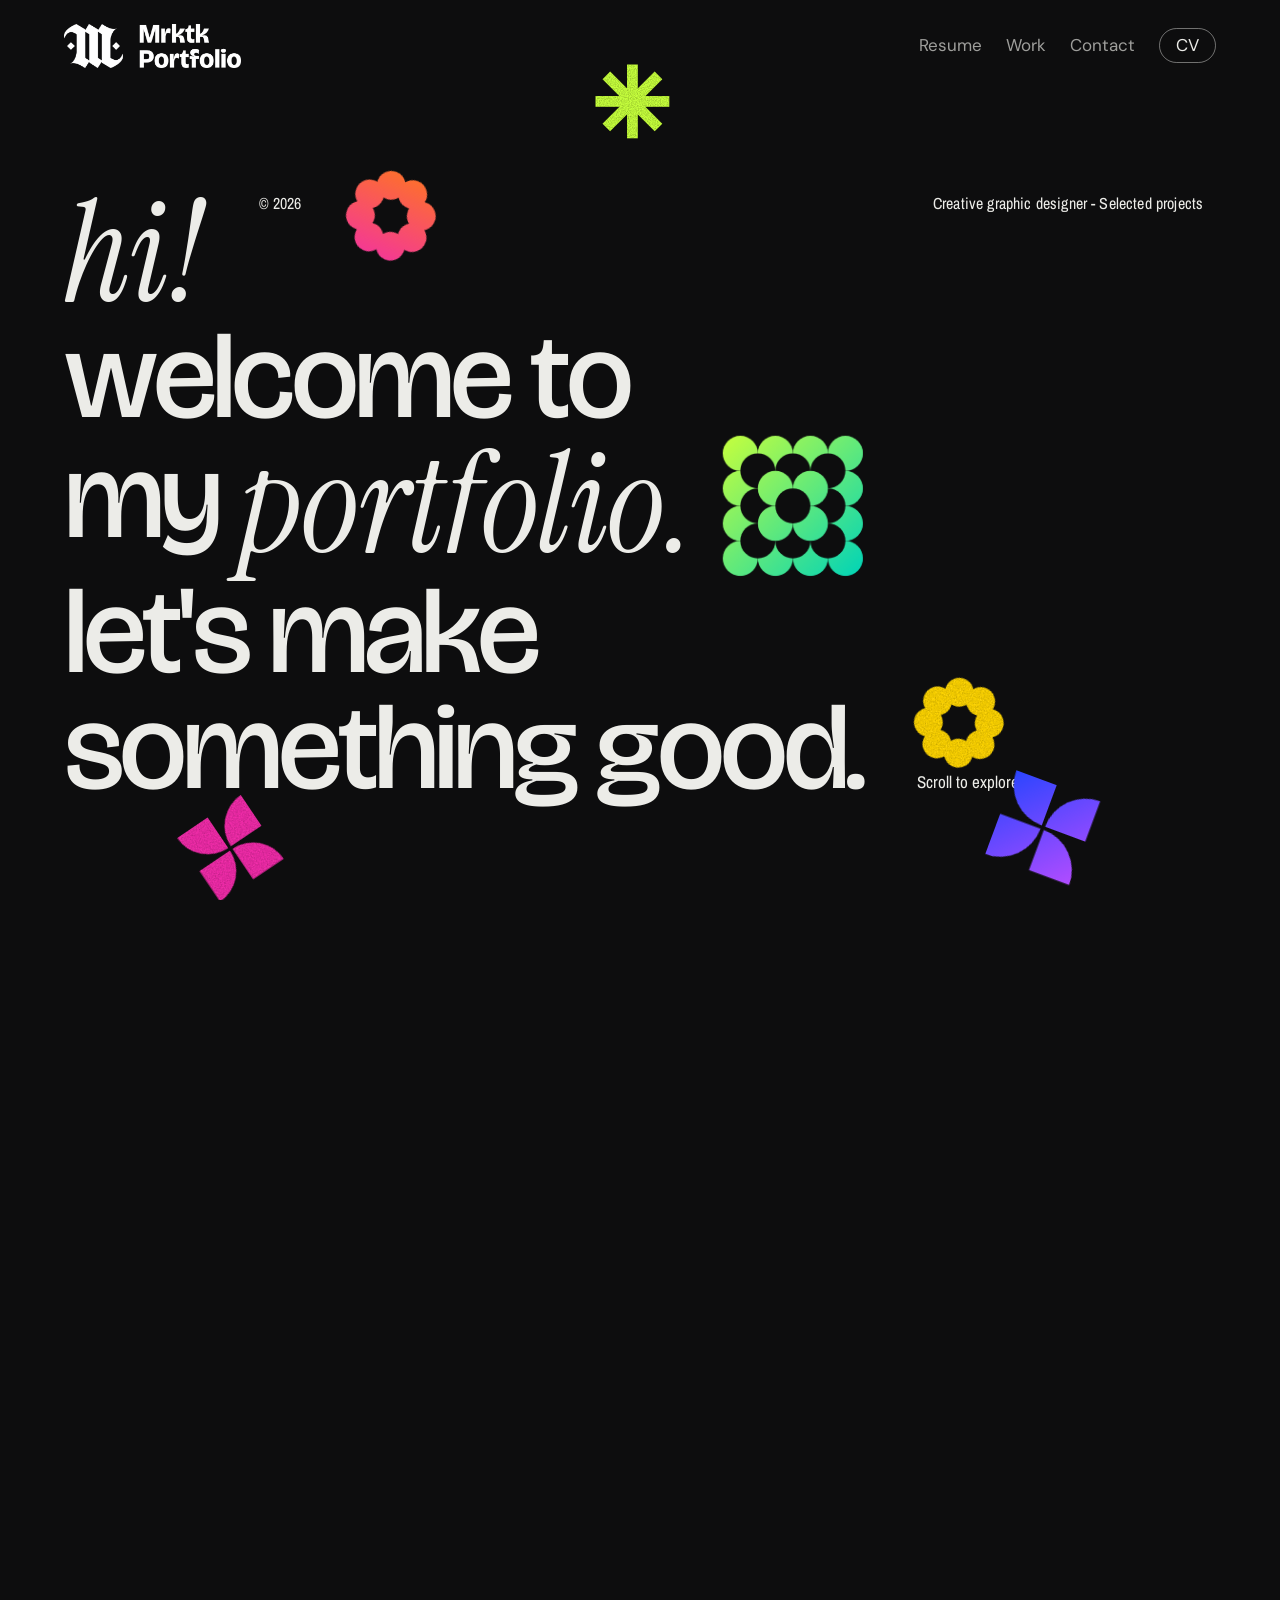
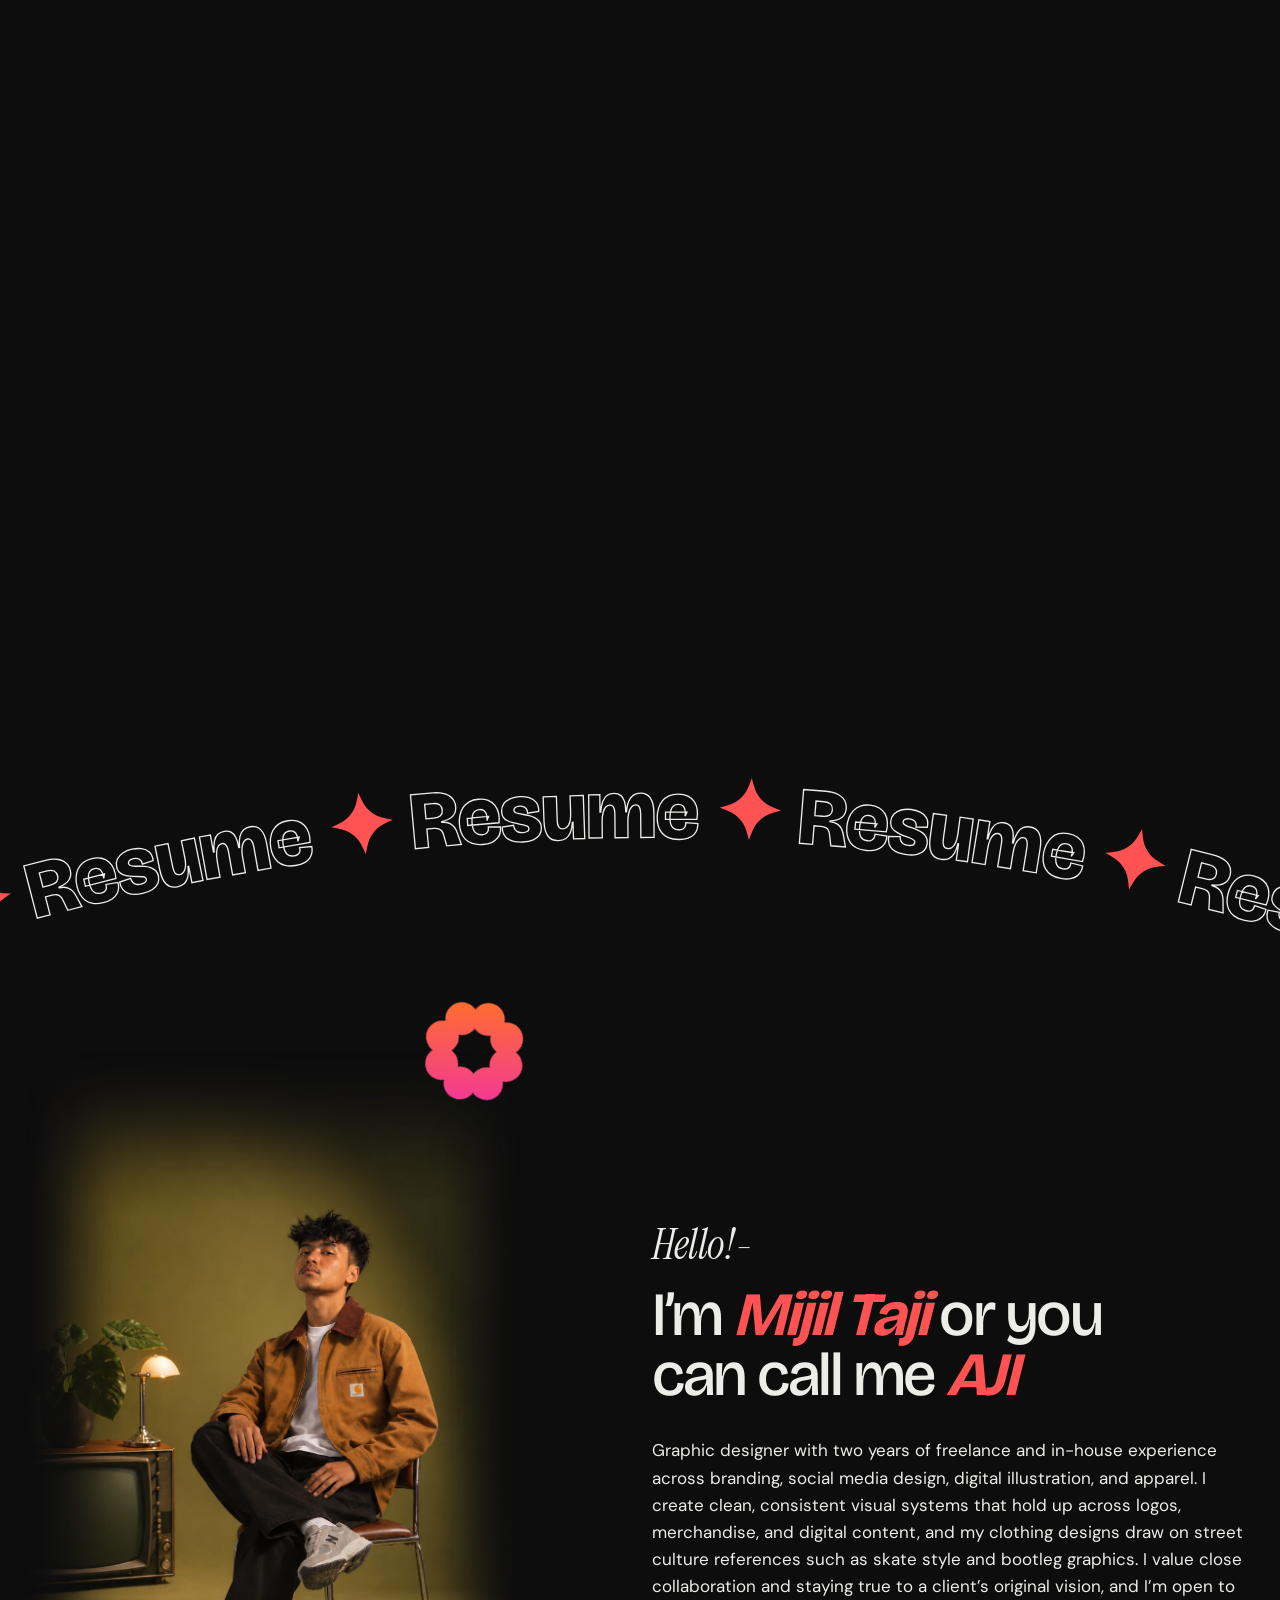
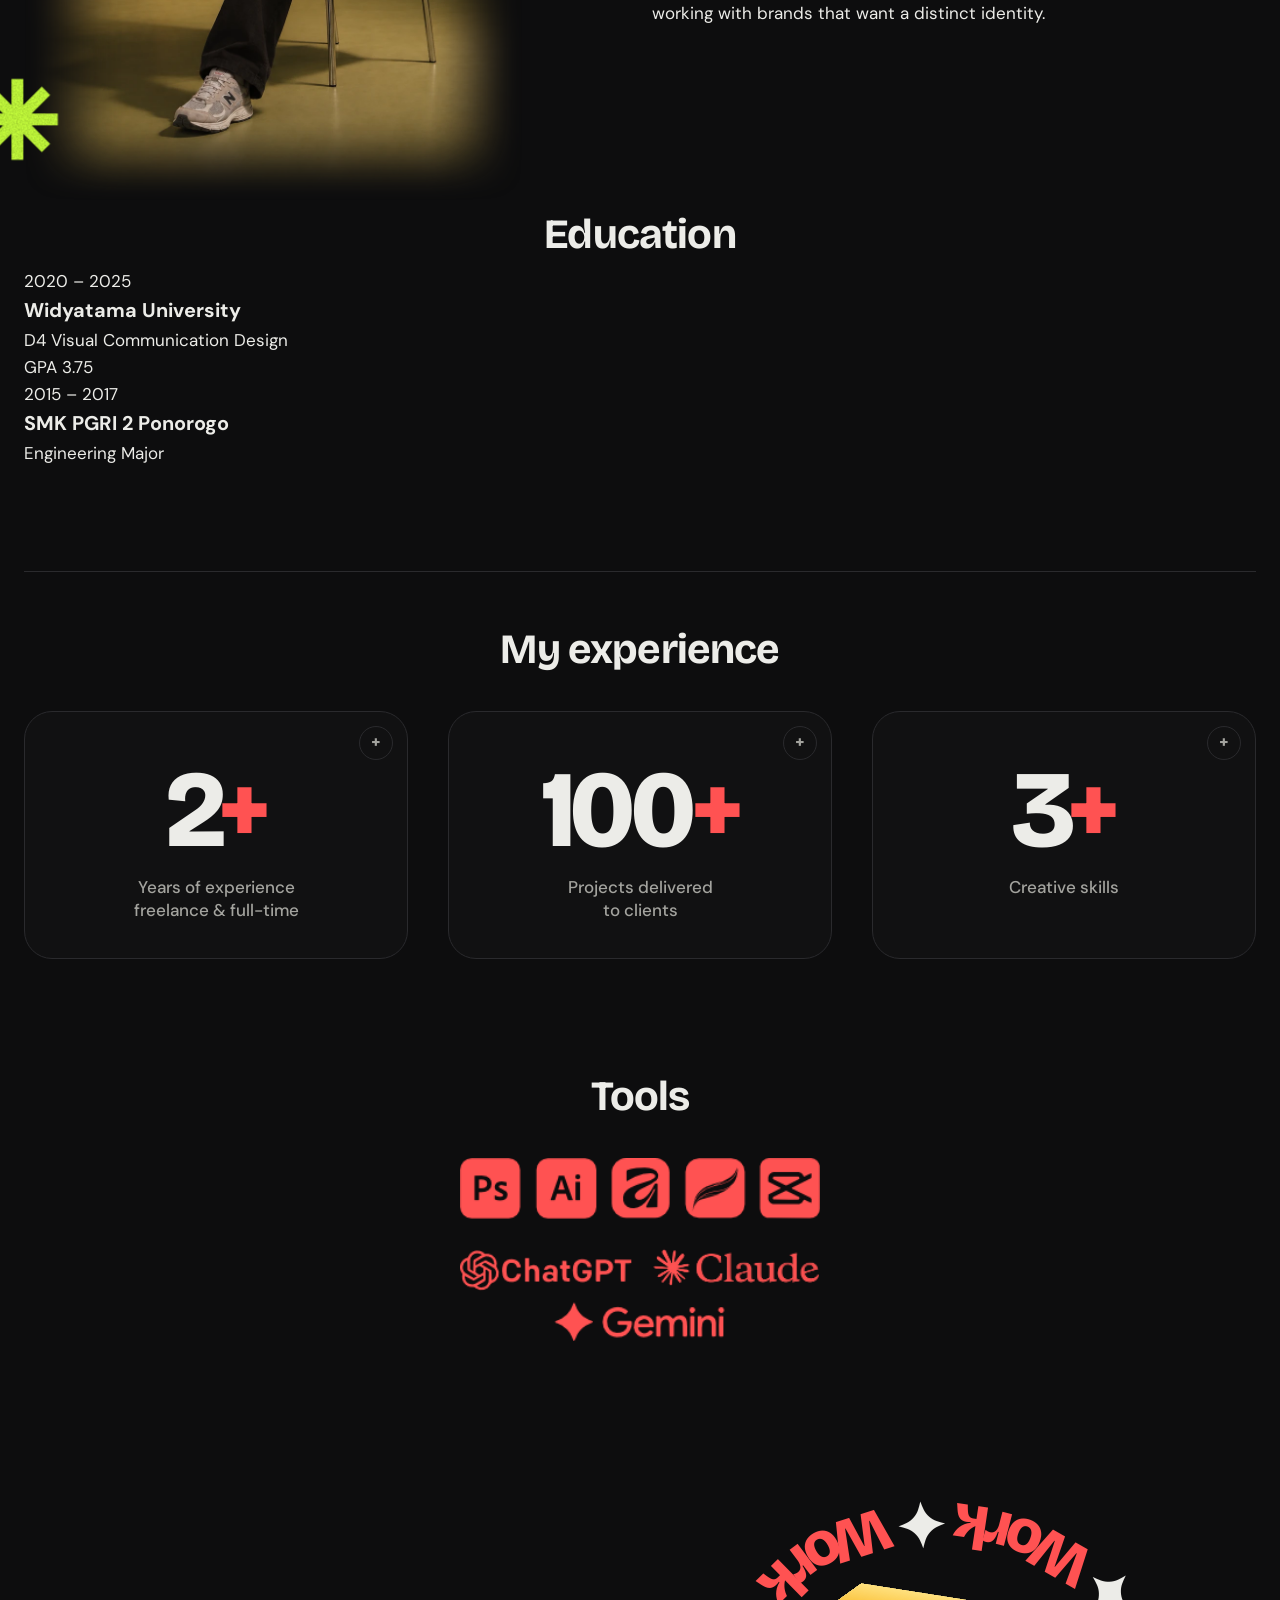
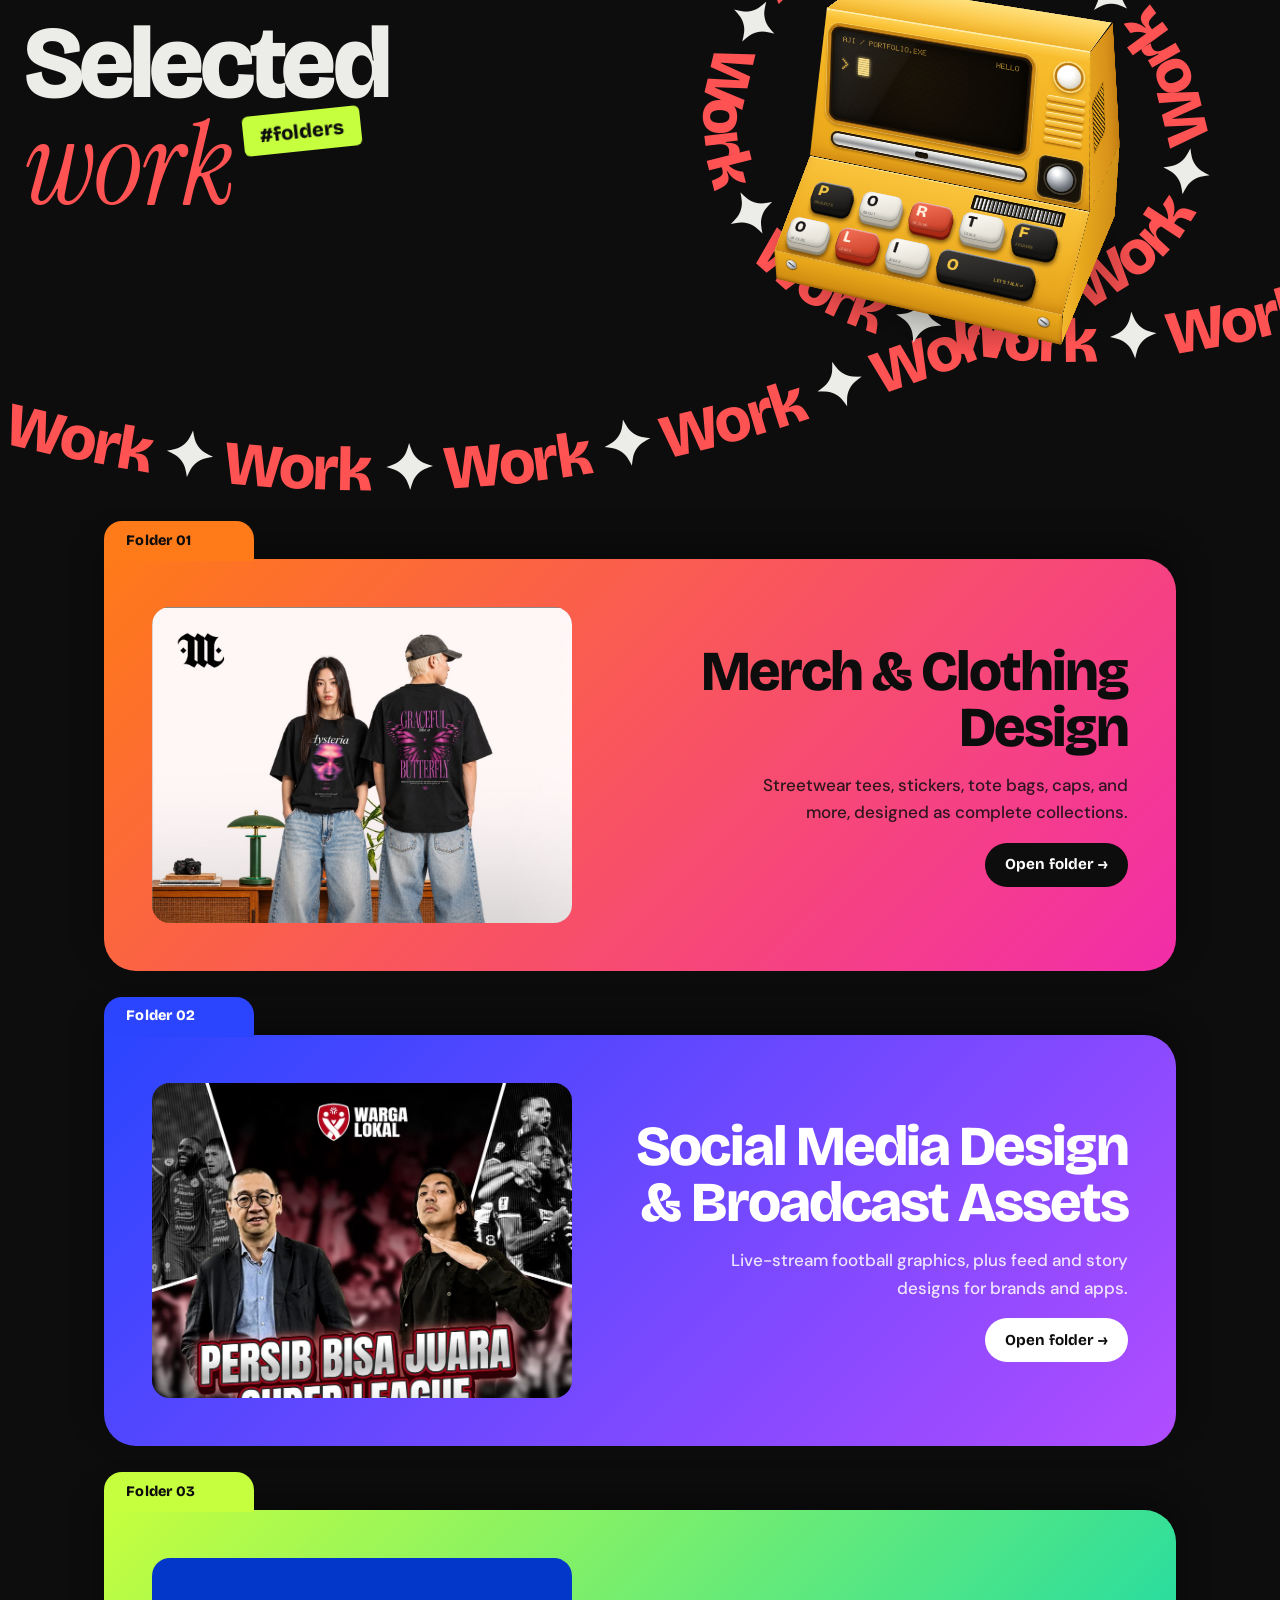
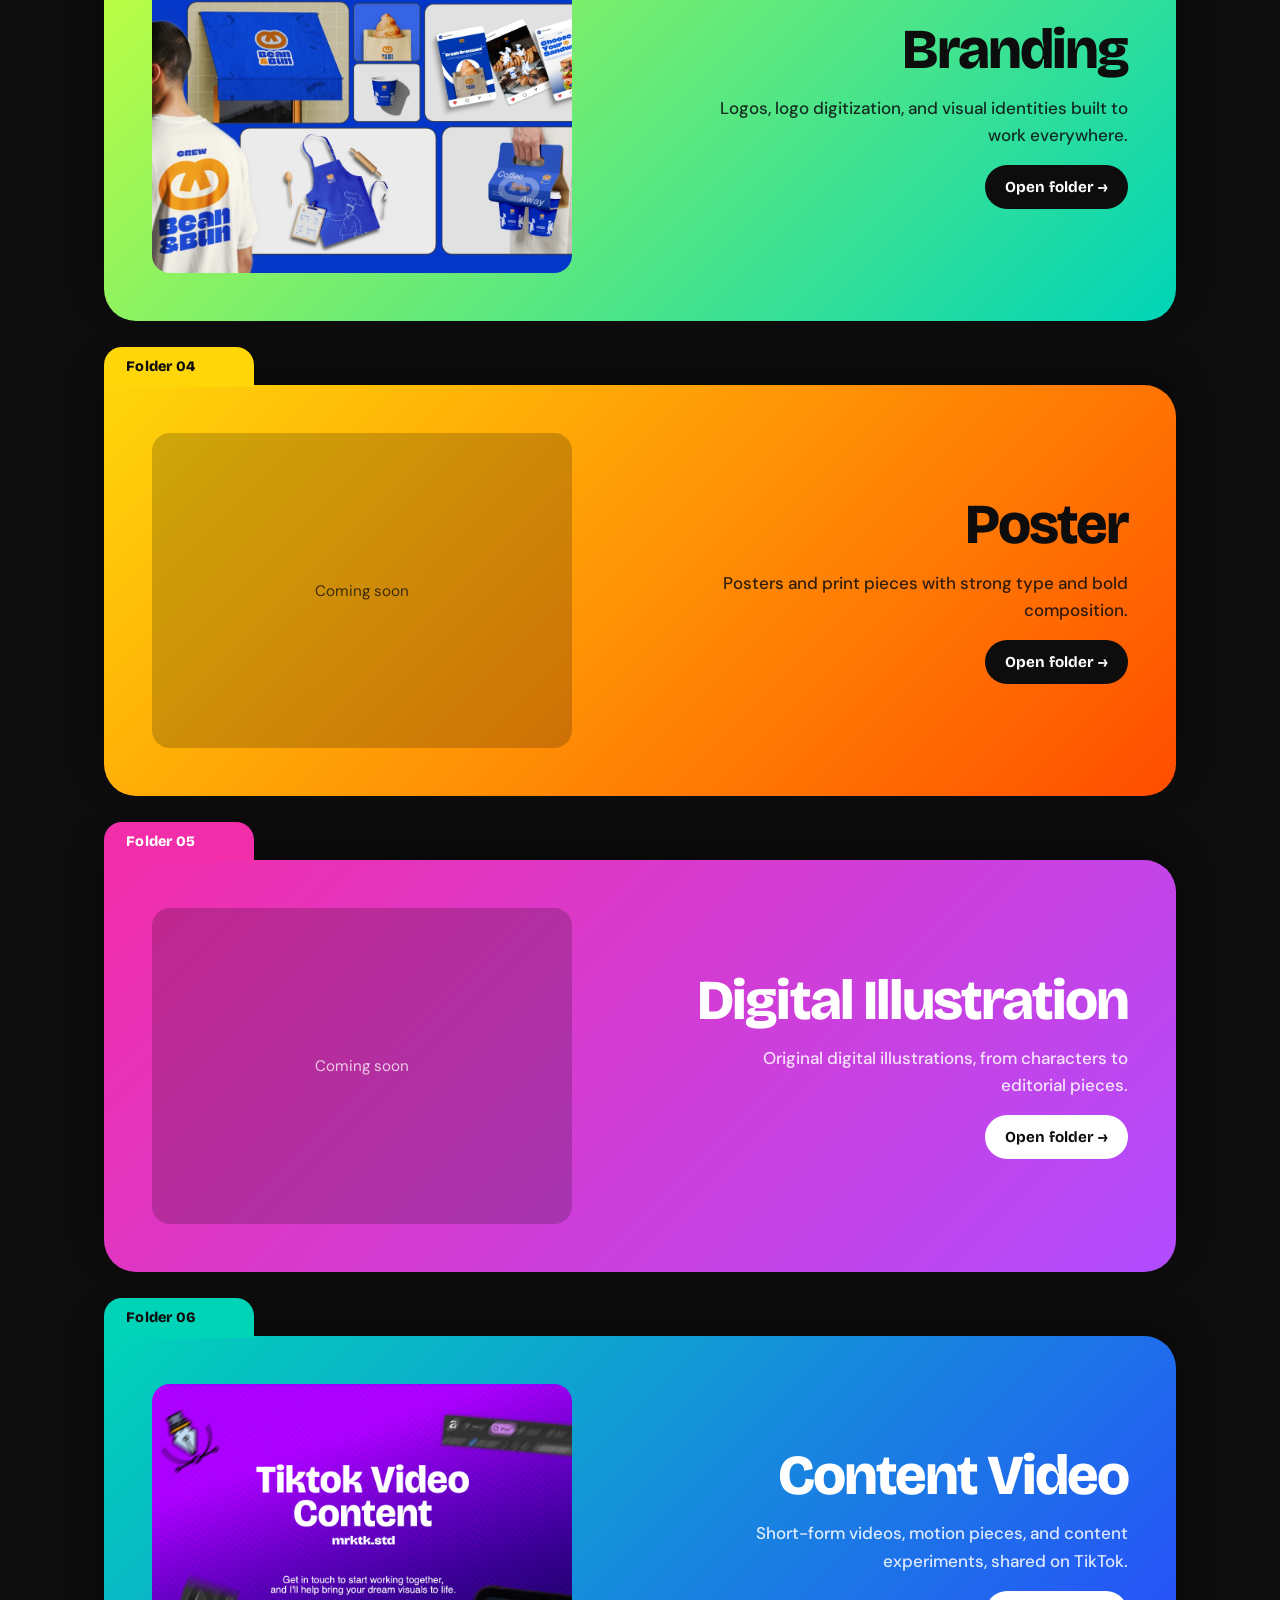
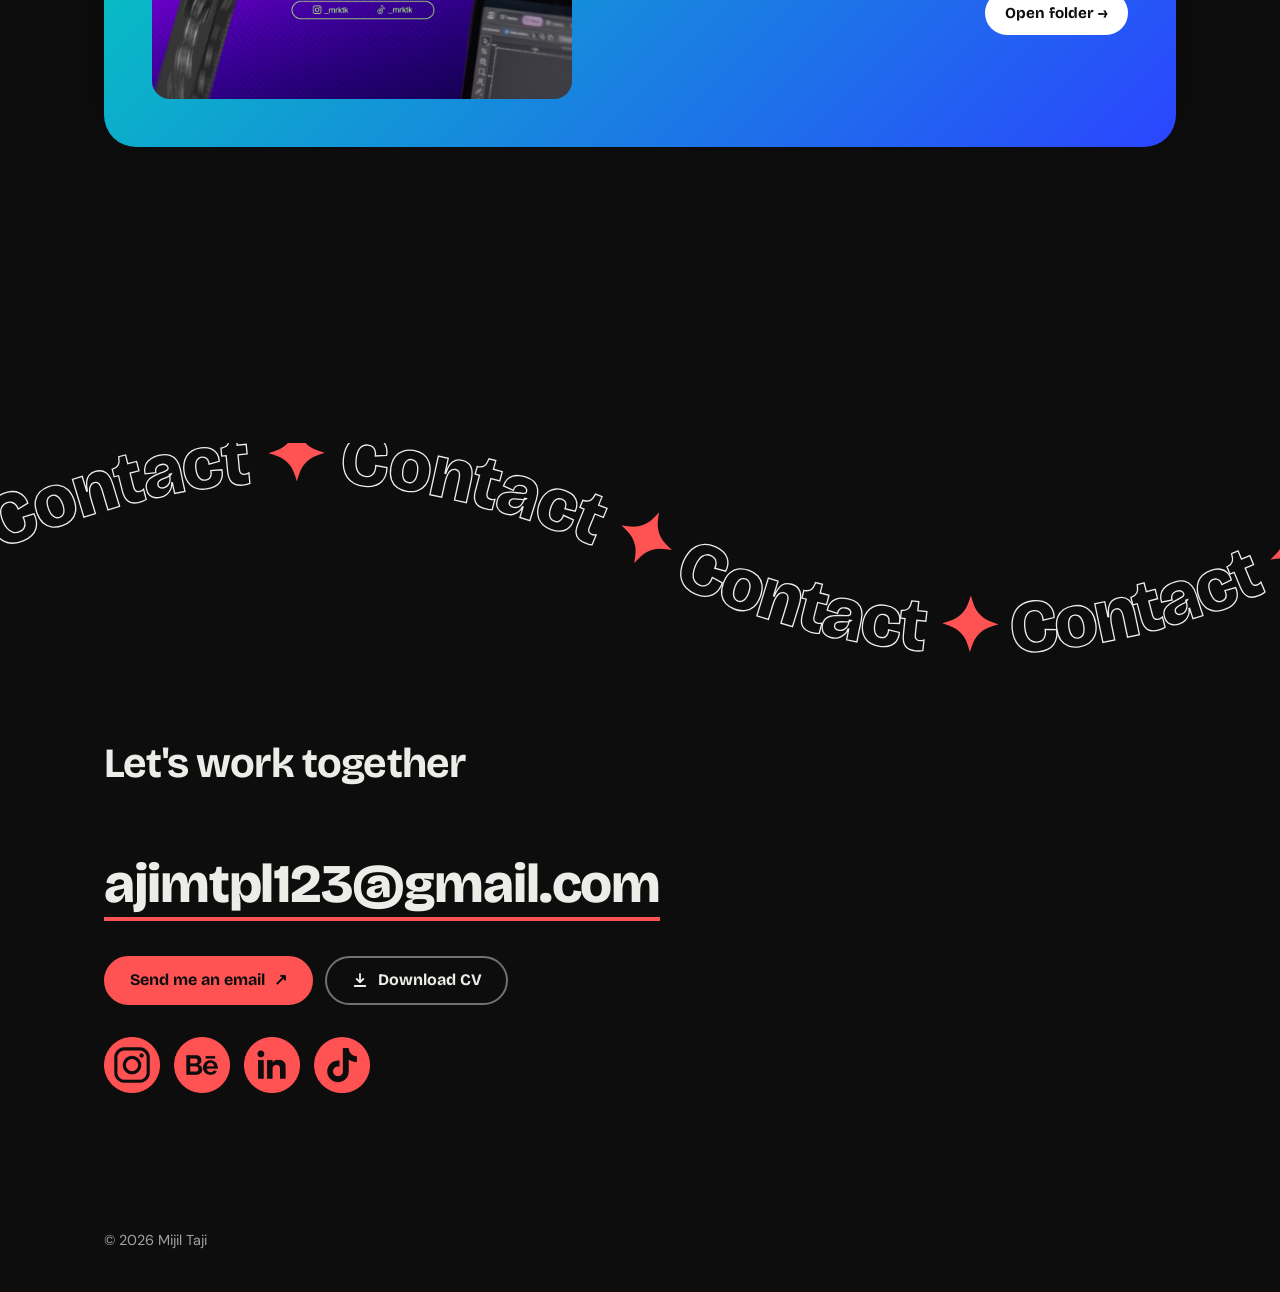
==== commit ed678110: "Add files via upload" ====
--- a/index.html
+++ b/index.html
@@ -100,14 +100,30 @@
       </div>
     </div>
 
+    <!-- PENDIDIKAN (sesuai CV). GANTI: tahun, nama sekolah, jurusan di tiap kartu. Hapus satu <div class="edu-card"> kalau mau menampilkan satu saja. -->
+    <div class="edu-sec">
+      <p class="stats-t">Education</p>
+      <div class="edu-card">
+        <span class="edu-yr">2020 &ndash; 2025</span>
+        <h3>Widyatama University</h3>
+        <p>D4 Visual Communication Design</p>
+        <span class="edu-gpa">GPA 3.75</span>
+      </div>
+      <div class="edu-card">
+        <span class="edu-yr">2015 &ndash; 2017</span>
+        <h3>SMK PGRI 2 Ponorogo</h3>
+        <p>Engineering Major</p>
+      </div>
+    </div>
+
     <!-- PENGALAMAN: angka menghitung naik saat terlihat. GANTI: angka di data-to dan teks labelnya.
          Ketiga kotak bisa diklik: 1 = buka pop up Experience, 2 = lompat ke section Selected Work, 3 = buka pop up Skills.
          Isi pop up ada di bagian paling bawah file ini (id="pop-exp" dan id="pop-skills"). -->
     <div class="stats">
       <p class="stats-t">My experience</p>
       <button class="stat" type="button" data-pop="exp" aria-haspopup="dialog"><b data-to="2"><span class="n">2</span><i>+</i></b><span>Years of experience<br>freelance &amp; full-time</span><em class="go" aria-hidden="true">+</em></button>
-      <button class="stat" type="button" data-pop="projects" aria-haspopup="dialog"><b data-to="300"><span class="n">300</span><i>+</i></b><span>Projects delivered<br>to clients</span><em class="go" aria-hidden="true">+</em></button>
-      <button class="stat" type="button" data-pop="skills" aria-haspopup="dialog"><b data-to="5"><span class="n">5</span><i>+</i></b><span>Creative skills</span><em class="go" aria-hidden="true">+</em></button>
+      <button class="stat" type="button" data-pop="projects" aria-haspopup="dialog"><b data-to="100"><span class="n">100</span><i>+</i></b><span>Projects delivered<br>to clients</span><em class="go" aria-hidden="true">+</em></button>
+      <button class="stat" type="button" data-pop="skills" aria-haspopup="dialog"><b data-to="3"><span class="n">3</span><i>+</i></b><span>Creative skills</span><em class="go" aria-hidden="true">+</em></button>
     </div>
 
     <!-- TOOLS: gambar images/tools.png sudah berwarna sama dengan teks "Mijil Taji" -->
